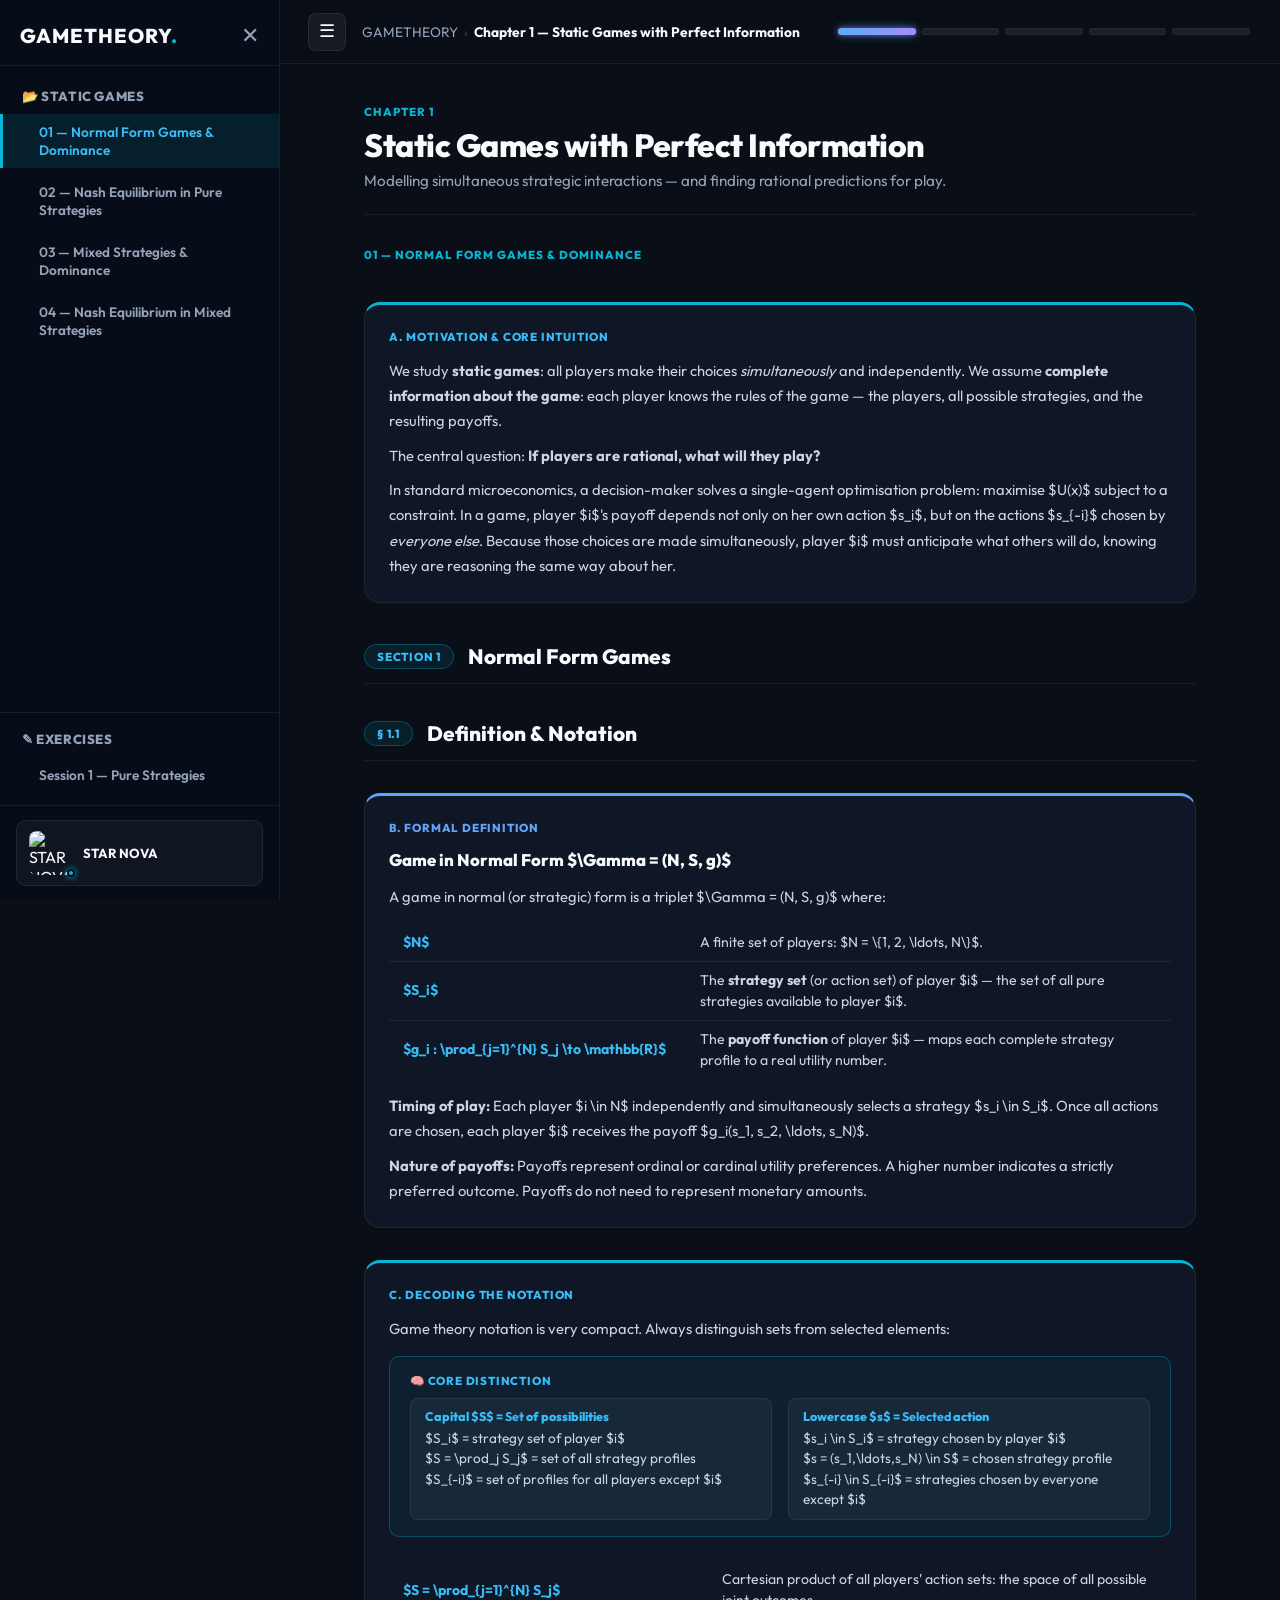
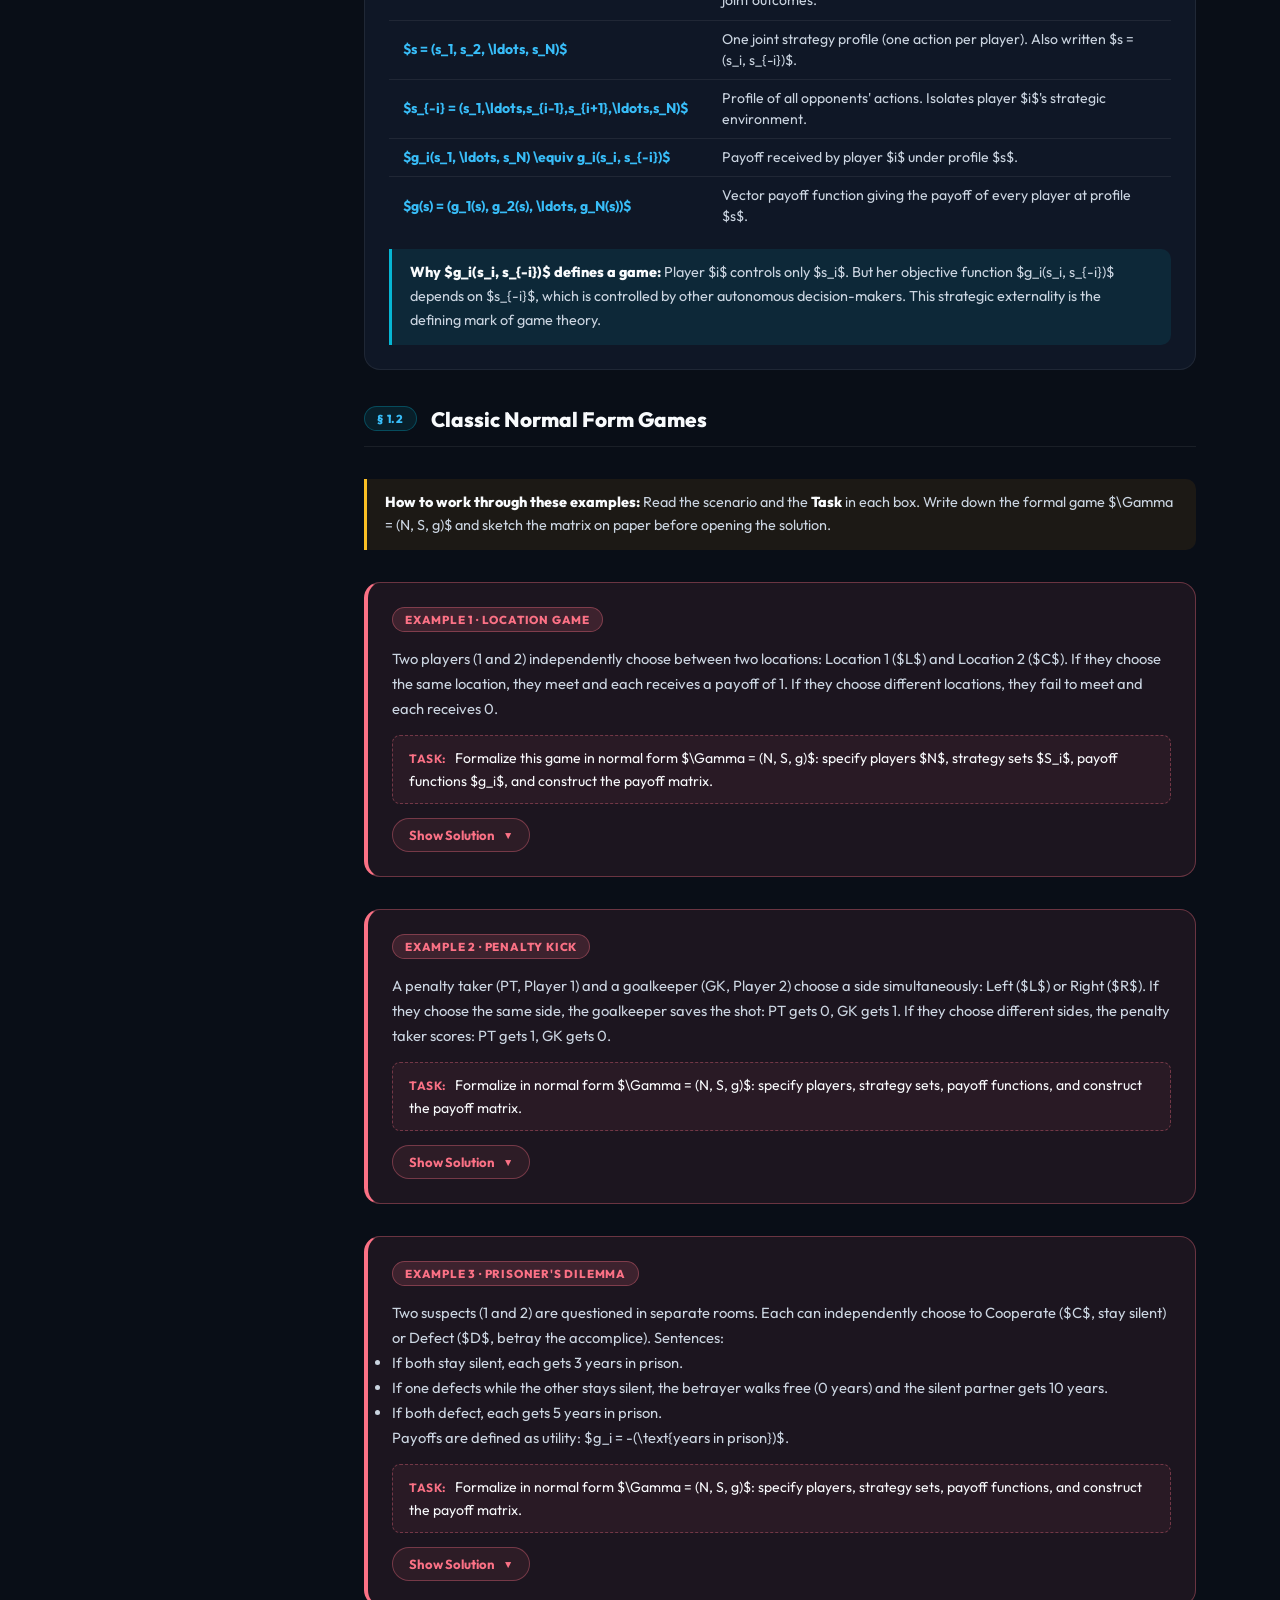
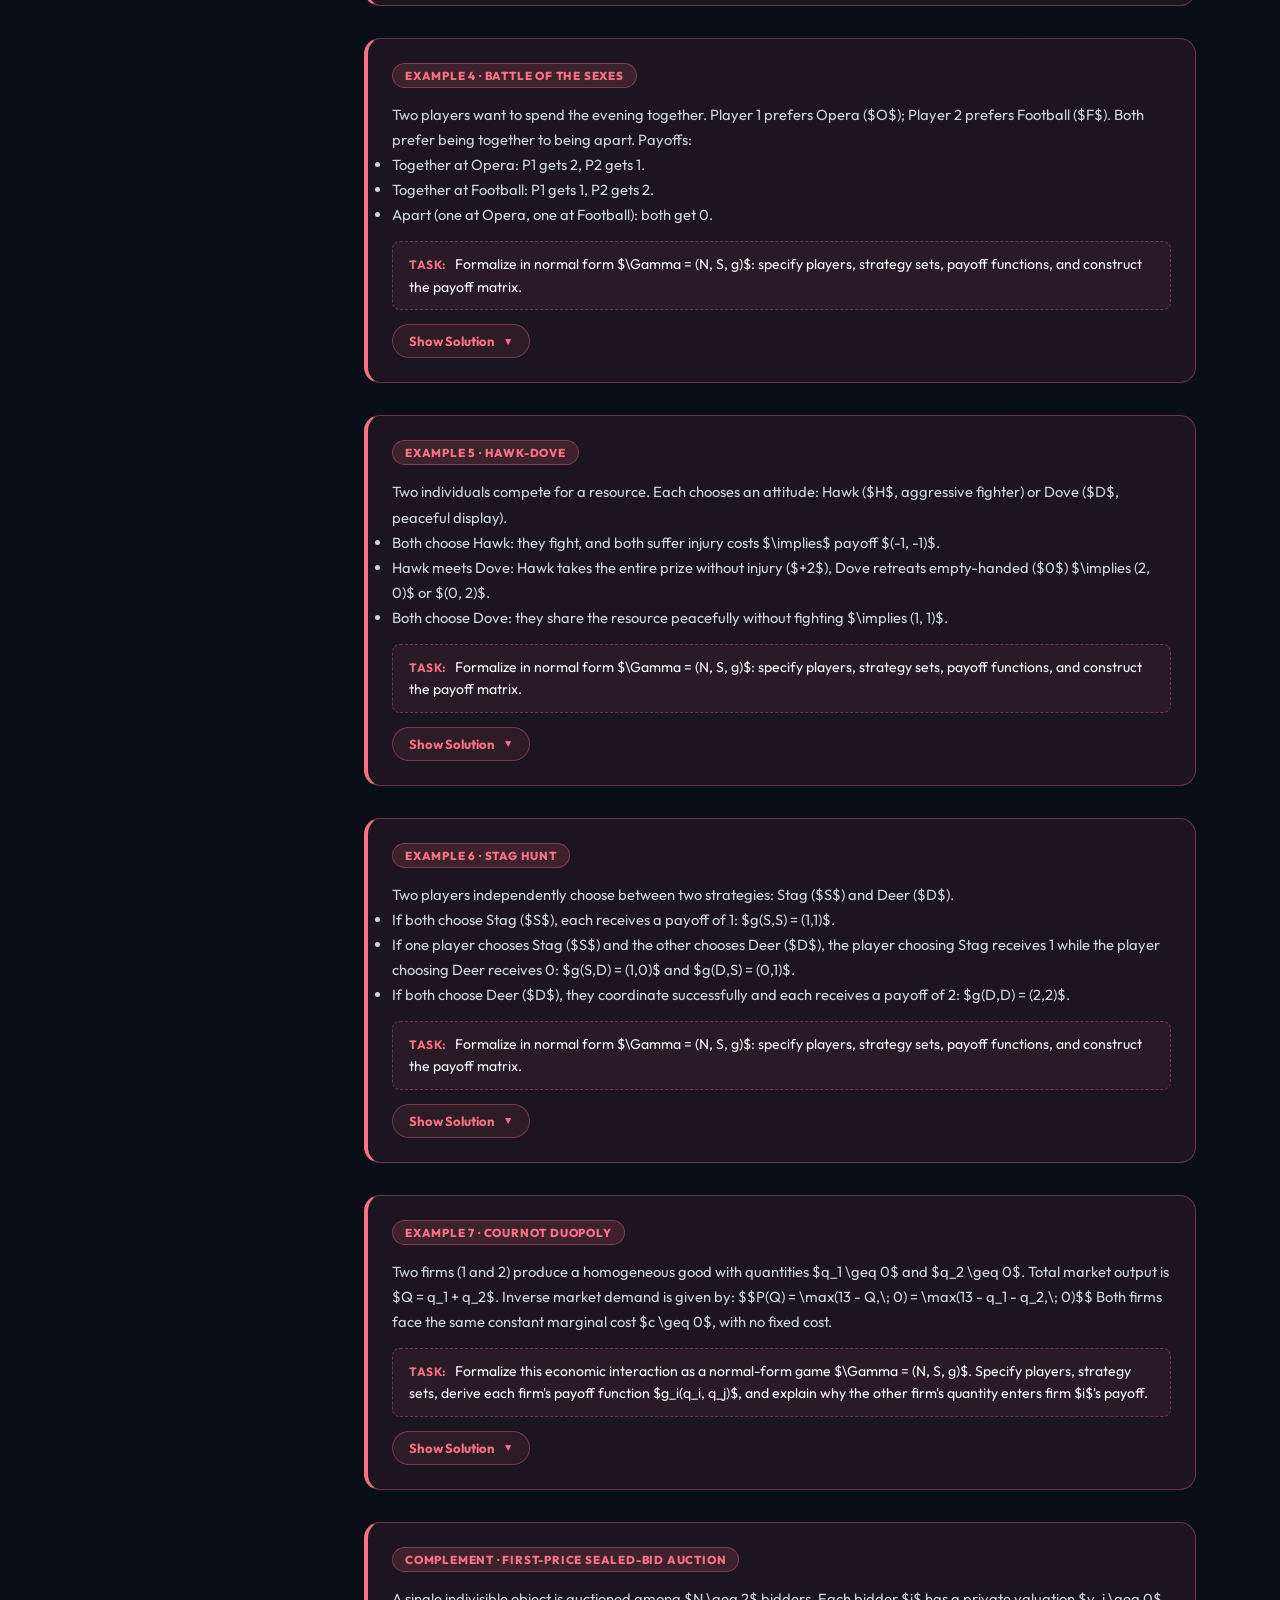
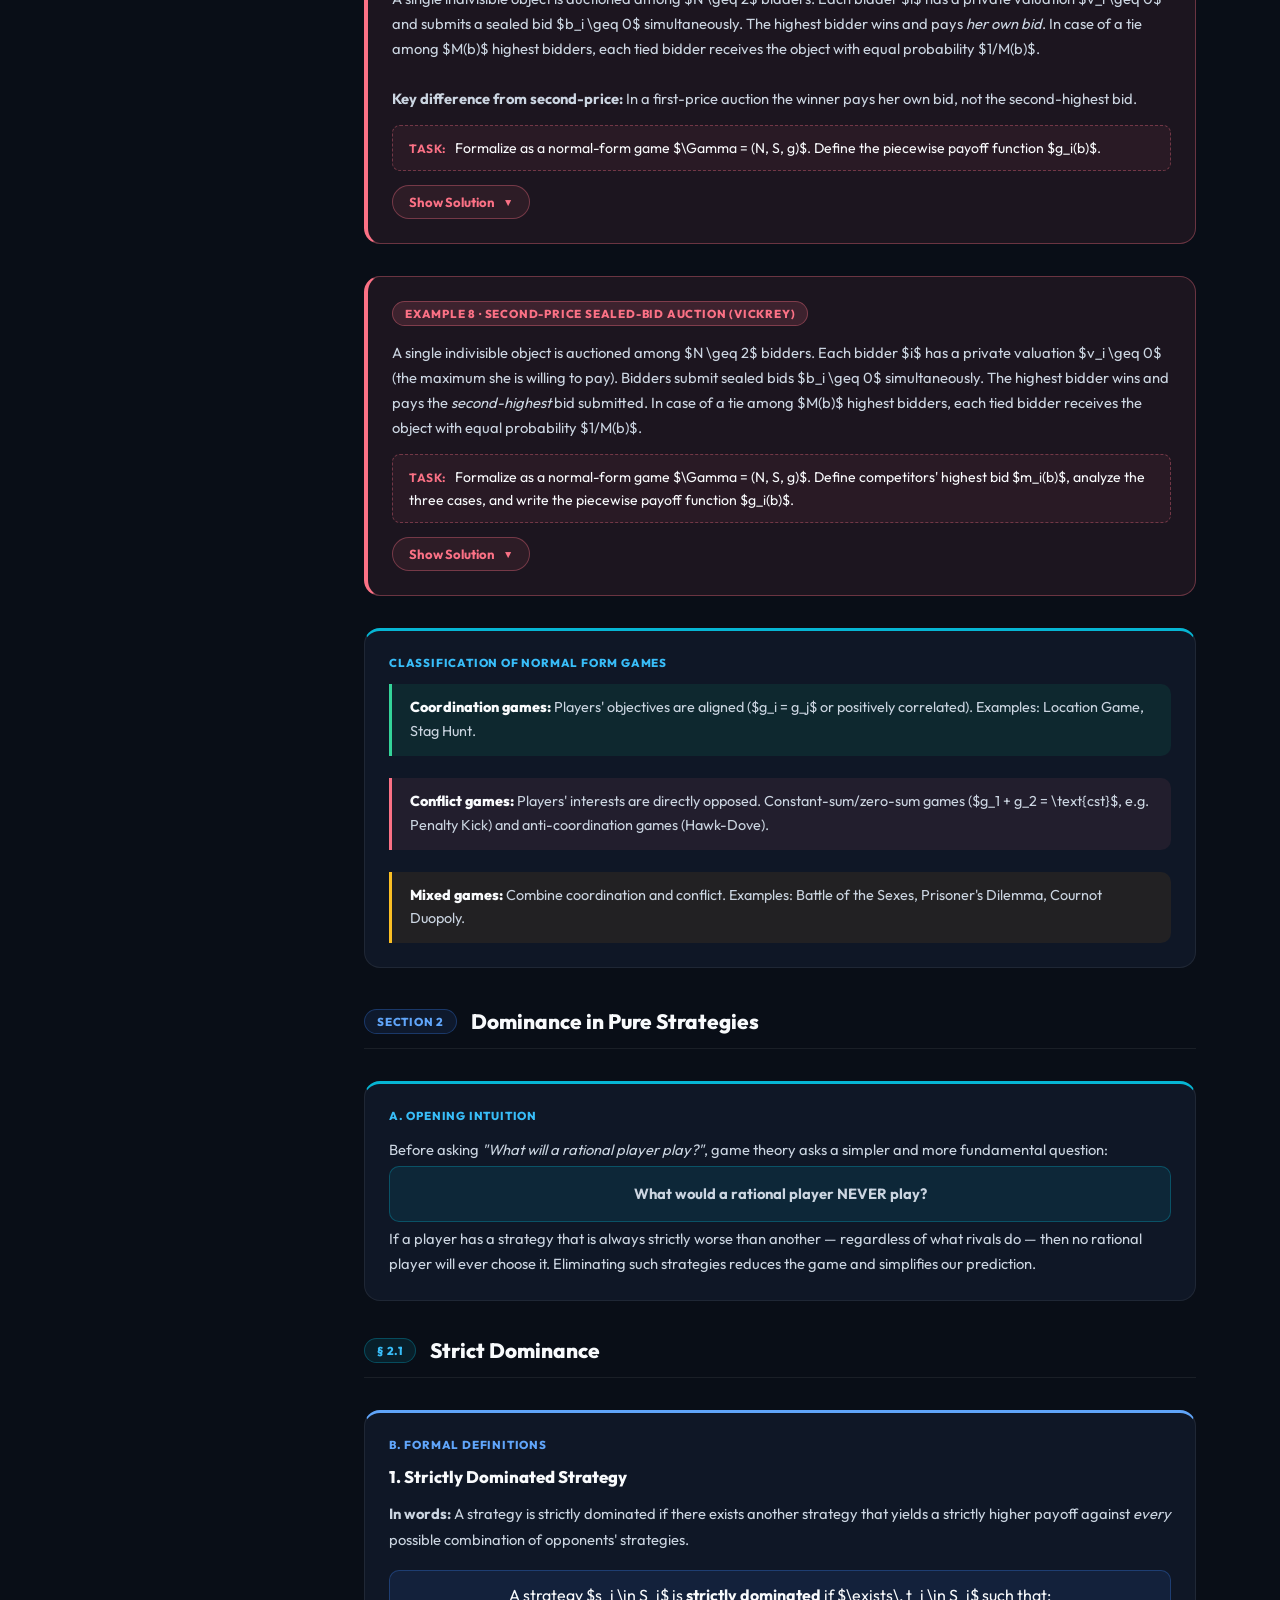
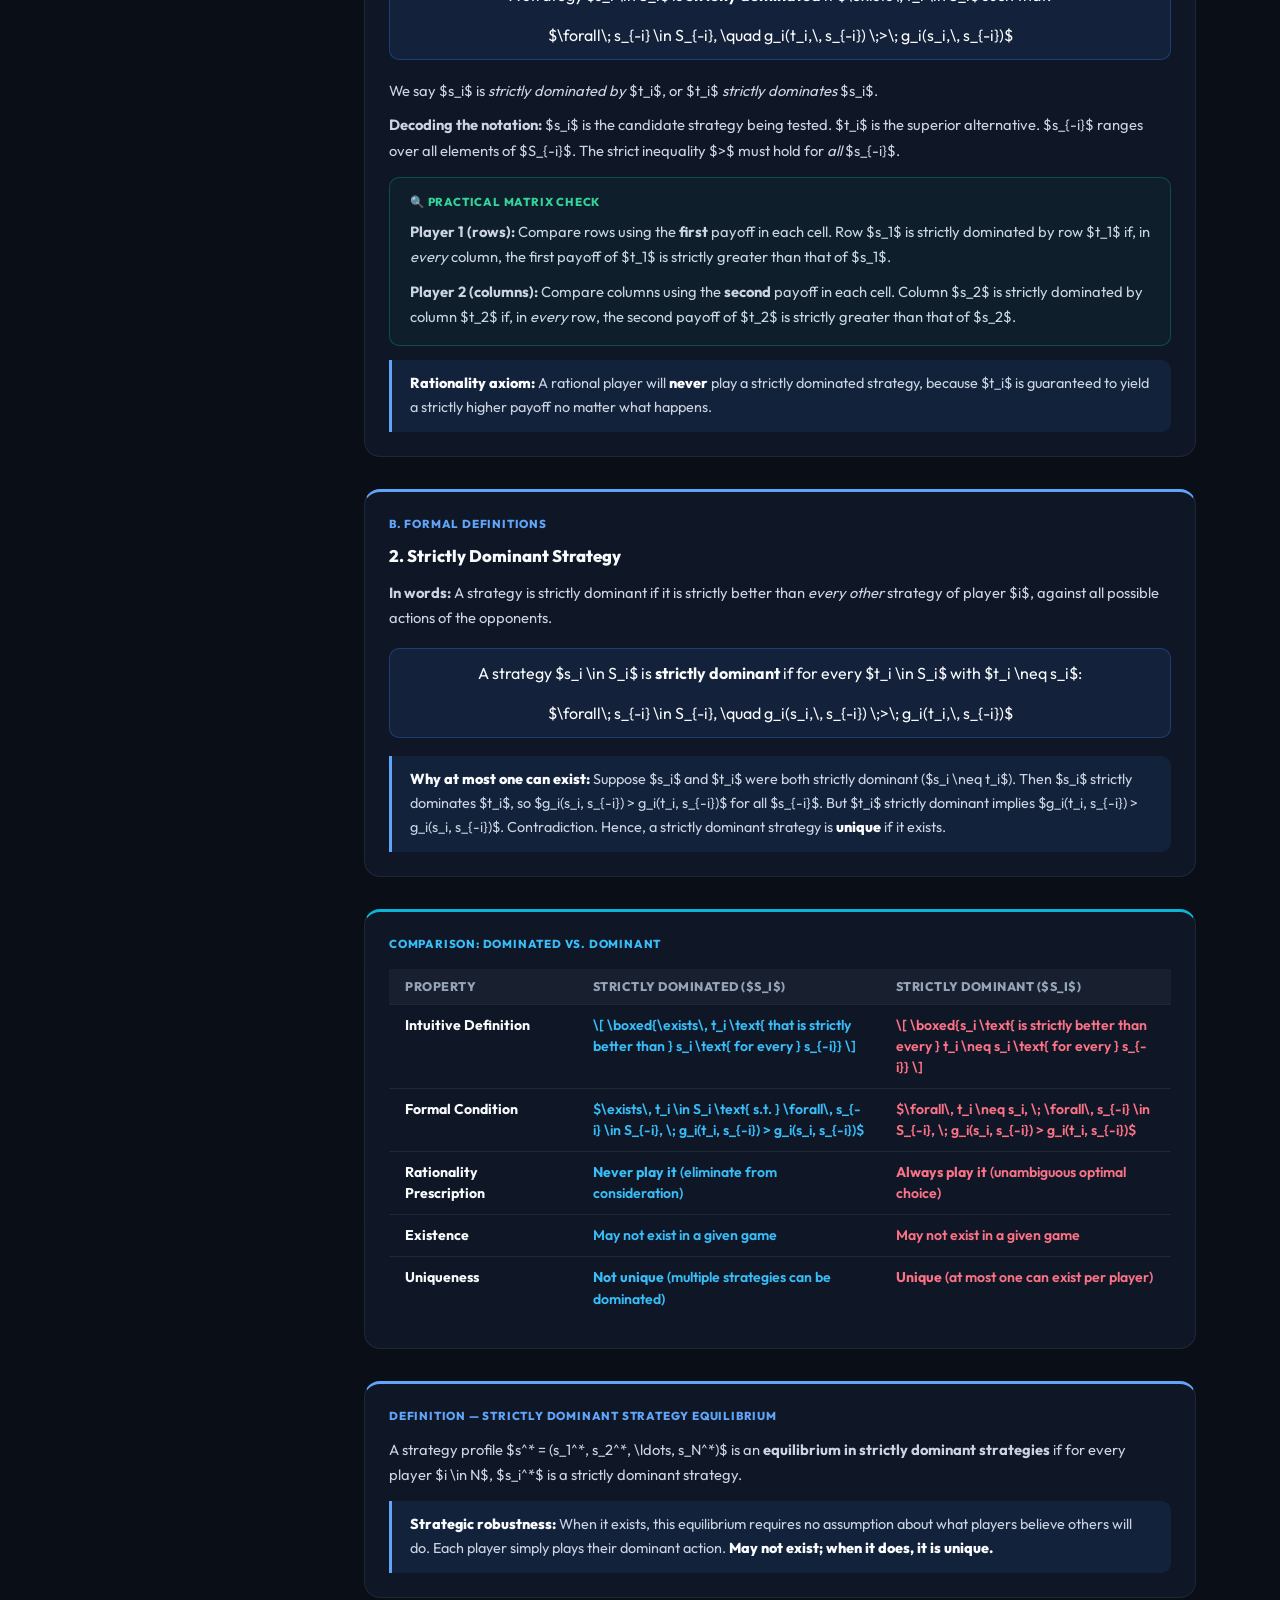
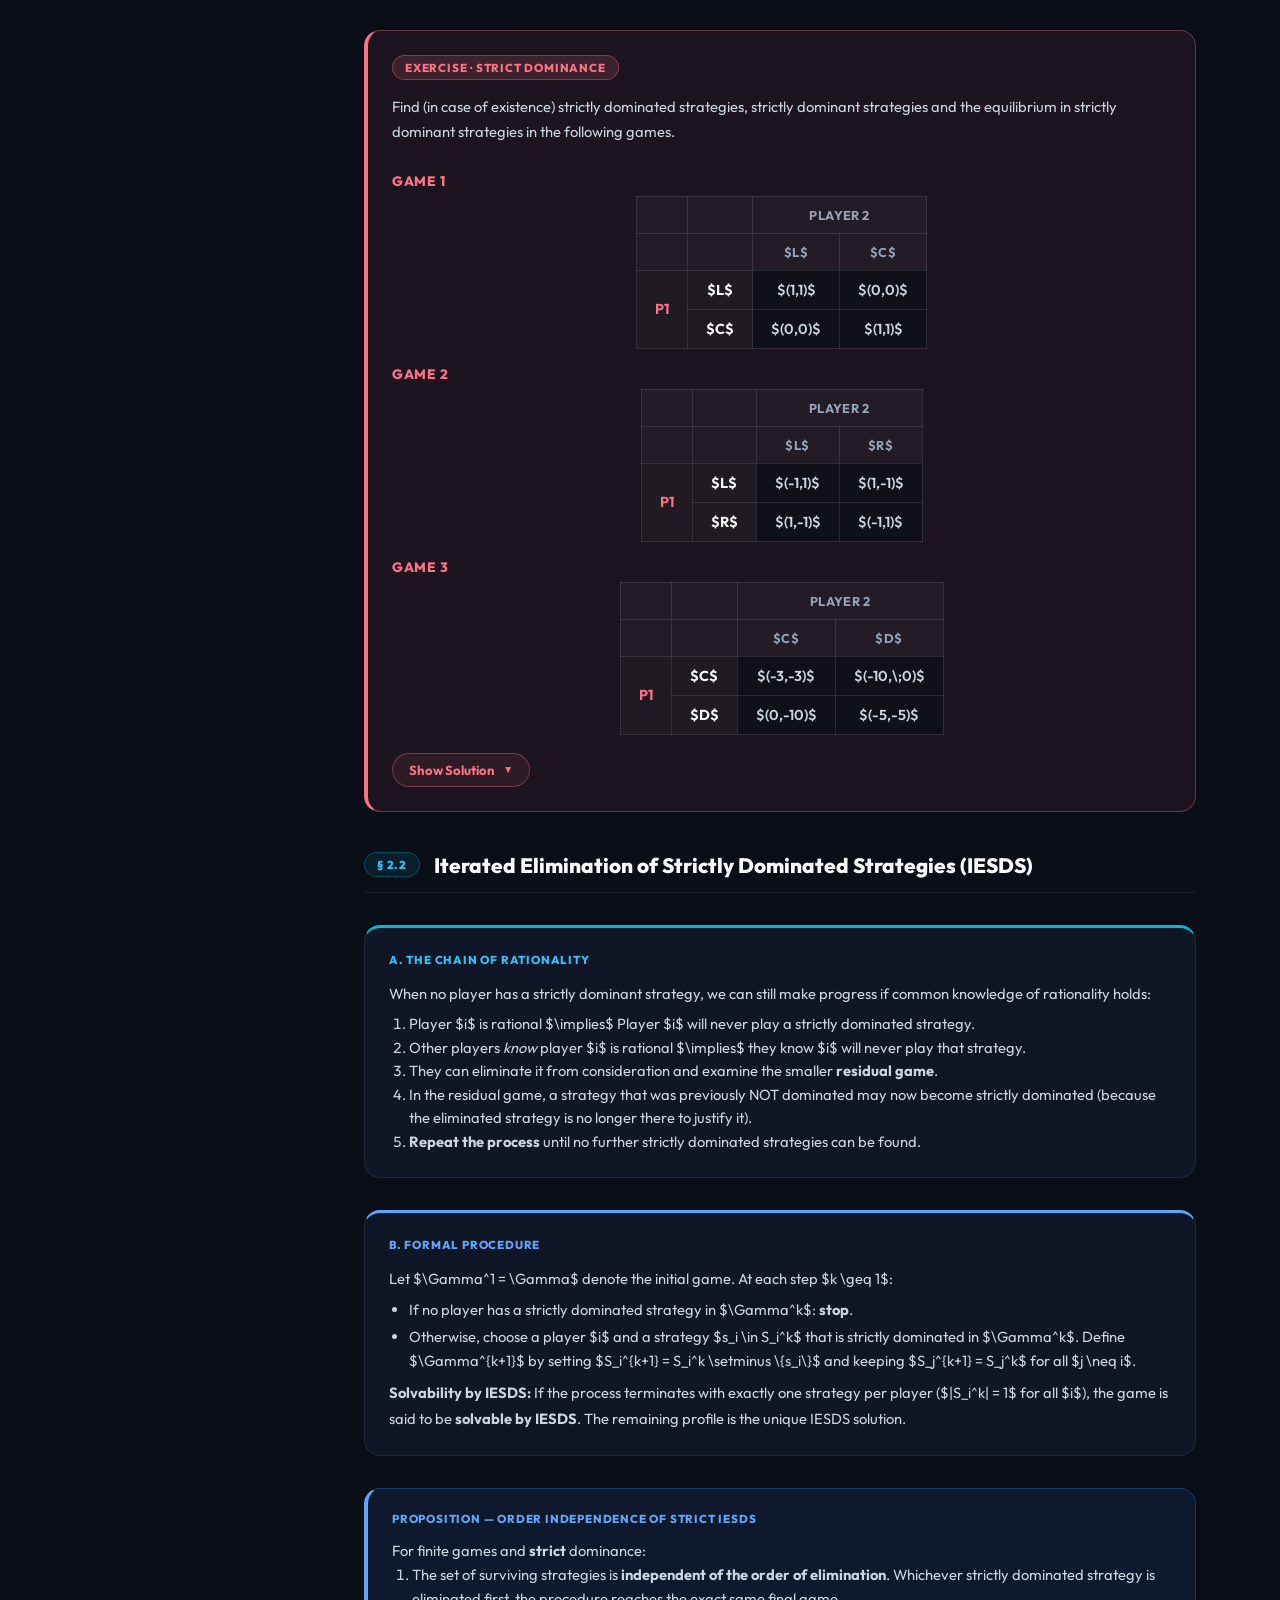
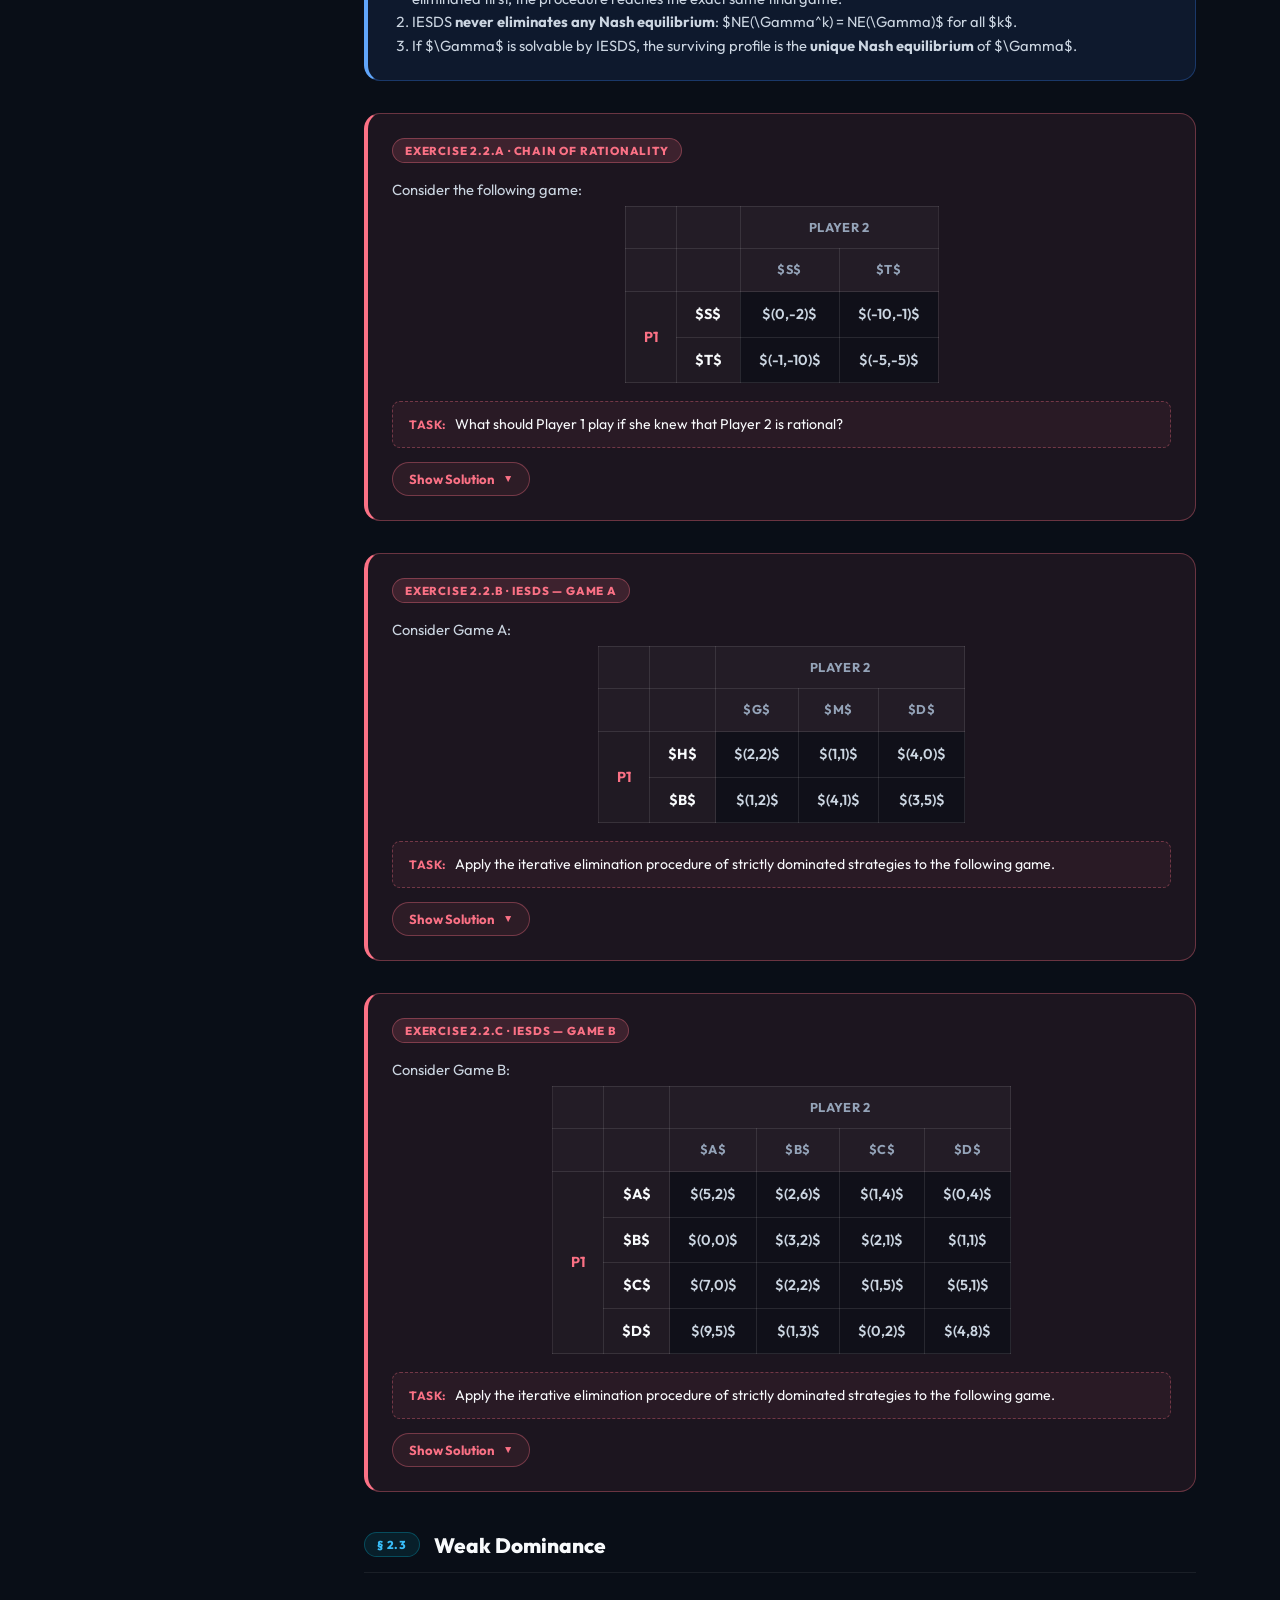
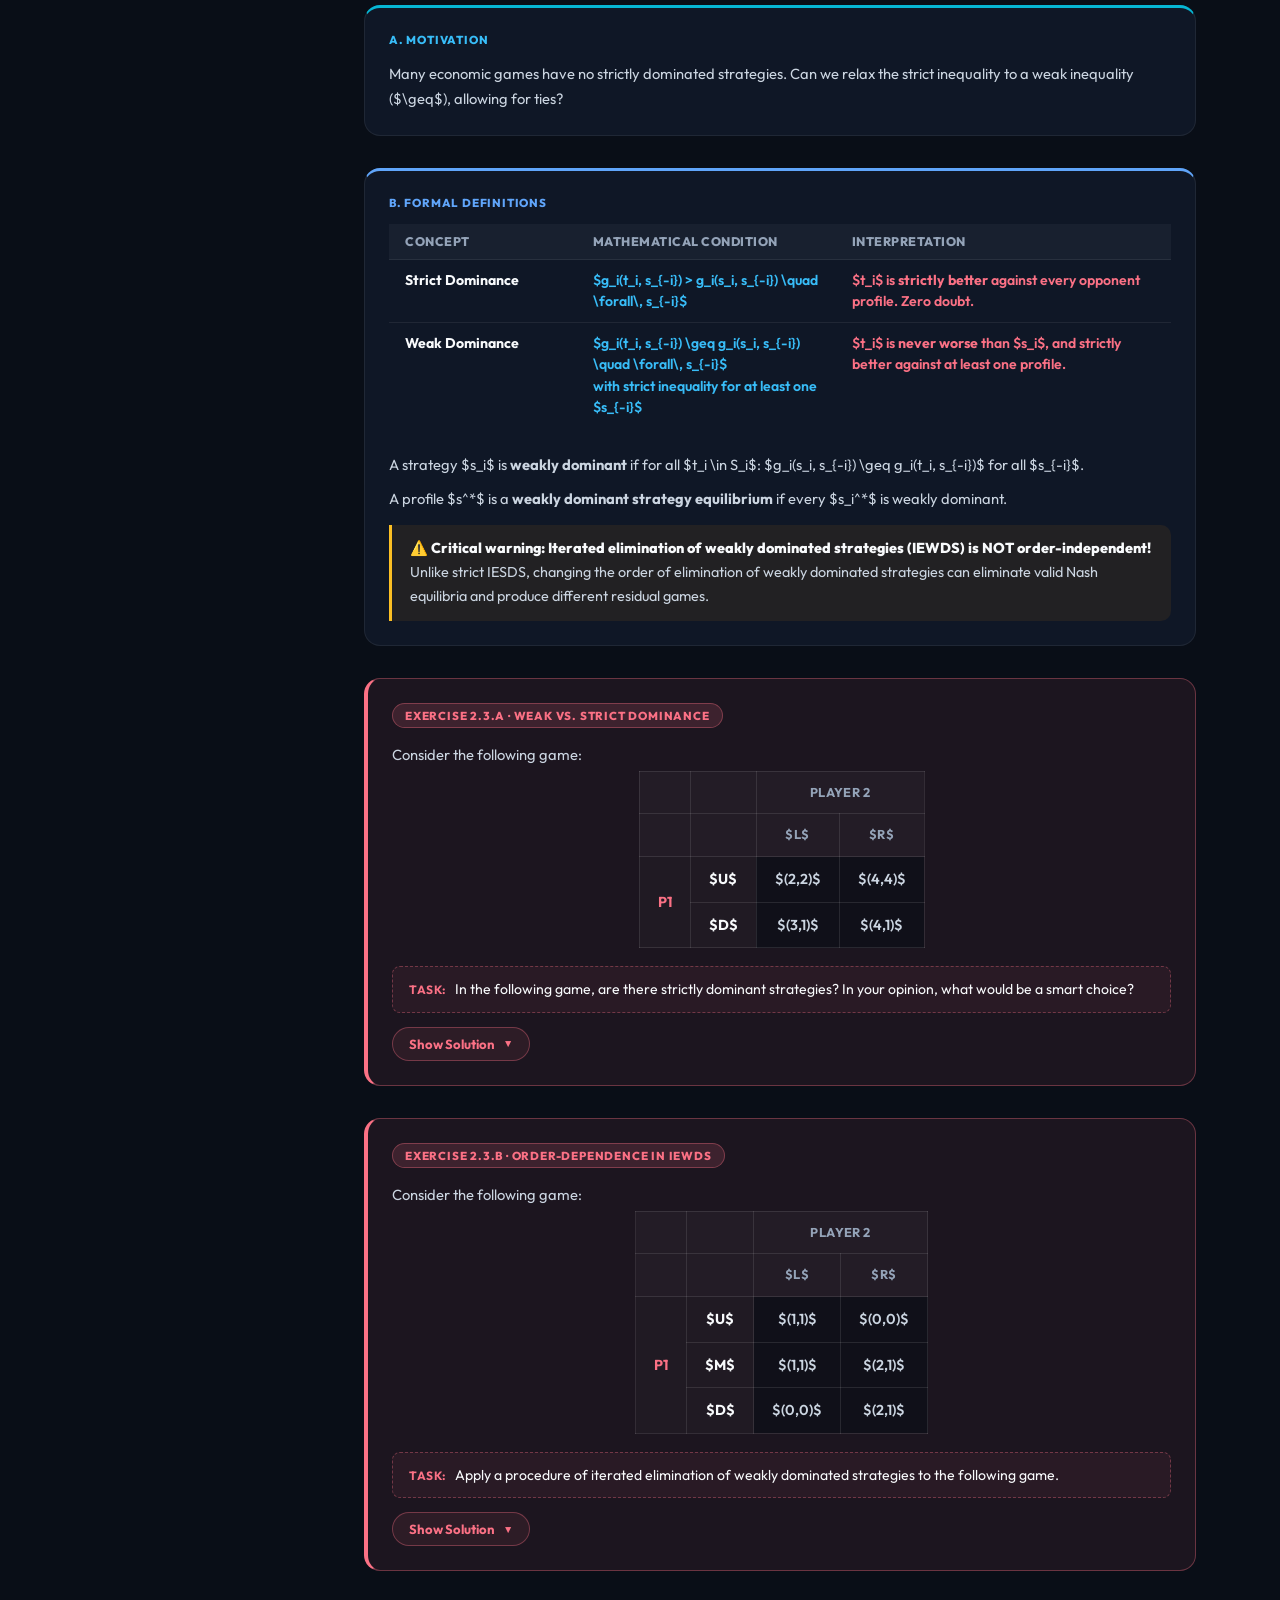
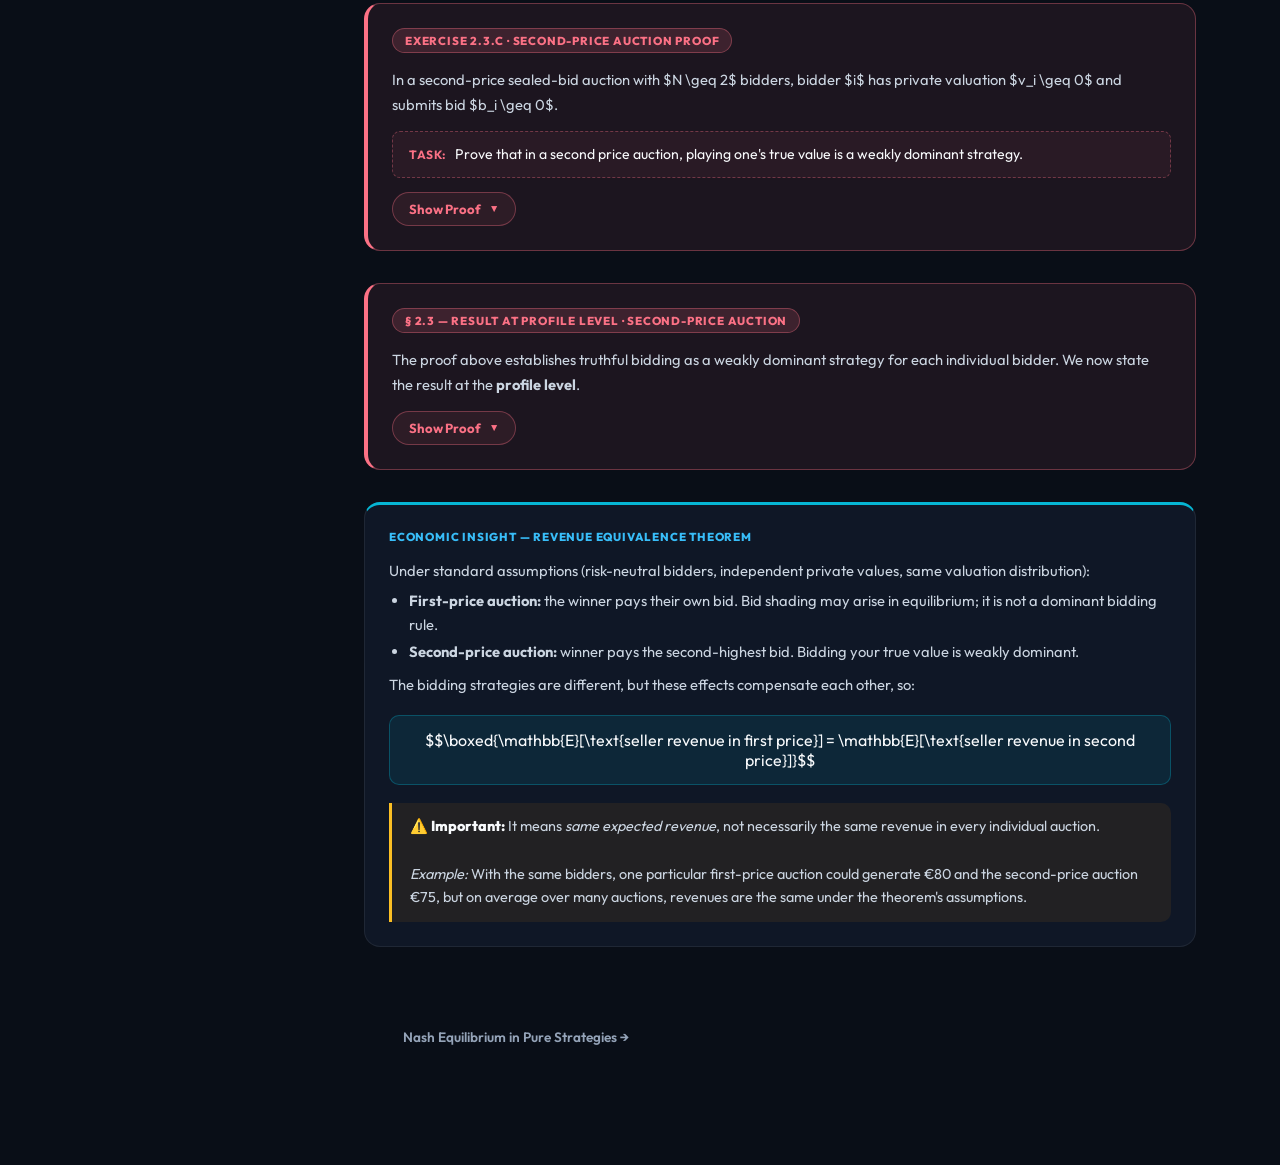
==== chapter1.html @ 45ea36dc "Add Exercise Session 1 with per-question solutions" ====
<!DOCTYPE html>

<html lang="en">
<head>
<meta charset="utf-8"/>
<meta content="width=device-width, initial-scale=1.0" name="viewport"/>
<title>GAMETHEORY — 01 · Normal Form Games &amp; Dominance</title>
<link href="https://fonts.googleapis.com/css2?family=Outfit:wght@300;400;500;600;700;800&amp;display=swap" rel="stylesheet"/>
<script>
  MathJax = {
    tex: { inlineMath: [['$','$'],['\\(','\\)']], displayMath: [['$$','$$'],['\\[','\\]']] },
    options: { skipHtmlTags: ['script','noscript','style','textarea','pre'] }
  };
</script>
<script async="" id="MathJax-script" src="https://cdnjs.cloudflare.com/ajax/libs/mathjax/3.2.2/es5/tex-mml-chtml.min.js"></script>
<style>
:root {
  --sidebar-bg: #070d18;
  --sidebar-width: 280px;
  --bg: #090e17;
  --bg-card: #0f1726;
  --bg-deep: #060a10;

  /* ── THEORY IDENTITY (CYAN / BLUE) ── */
  --cyan: #06b6d4;
  --cyan-bright: #38bdf8;
  --cyan-muted: rgba(6,182,212,0.1);
  --cyan-border: rgba(6,182,212,0.3);
  --cyan-gradient: linear-gradient(135deg, #06b6d4 0%, #0284c7 100%);
  --blue-bright: #60a5fa;
  --blue-muted: rgba(59,130,246,0.1);
  --blue-border: rgba(59,130,246,0.3);
  --purple-bright: #c084fc;
  --purple-muted: rgba(168,85,247,0.1);
  --purple-border: rgba(168,85,247,0.3);
  --amber-bright: #fbbf24;
  --amber-muted: rgba(245,158,11,0.08);
  --amber-border: rgba(245,158,11,0.3);
  --green-bright: #34d399;
  --green-muted: rgba(16,185,129,0.1);
  --green-border: rgba(16,185,129,0.3);

  /* ── EXAMPLES / EXERCISES IDENTITY (RED / CORAL) ── */
  --example: #fb7185;
  --example-muted: rgba(251,113,133,0.08);
  --example-border: rgba(251,113,133,0.35);
  --example-deep: rgba(251,113,133,0.15);

  --text: #f8fafc;
  --text-2: #cbd5e1;
  --text-3: #94a3b8;
  --text-muted: #64748b;
  --border: rgba(255,255,255,0.07);
  --radius: 10px;
  --radius-lg: 16px;
  --font: 'Outfit', sans-serif;
}

* { margin:0; padding:0; box-sizing:border-box; }
html { scroll-behavior:smooth; }
body { font-family:var(--font); background:var(--bg); color:var(--text); display:flex; min-height:100vh; -webkit-font-smoothing:antialiased; }

/* ── SIDEBAR ── */
.sidebar { width:var(--sidebar-width); background:var(--sidebar-bg); border-right:1px solid var(--border); display:flex; flex-direction:column; position:fixed; top:0; left:0; bottom:0; z-index:200; transition:transform .3s ease; overflow:hidden; }
.sidebar:not(.open) { transform:translateX(-100%); }
.sidebar-brand { padding:22px 20px 16px; border-bottom:1px solid var(--border); display:flex; align-items:center; justify-content:space-between; }
.sidebar-brand h1 { font-size:1.25rem; font-weight:800; letter-spacing:1px; }
.sidebar-brand h1 span { color:var(--cyan); }
.sidebar-close { background:none; border:none; color:var(--text-3); font-size:1.4rem; cursor:pointer; }
.sidebar-close:hover { color:var(--cyan); }
.sidebar-nav { flex:1; overflow-y:auto; padding:12px 0; }
.sidebar-group { display:flex; flex-direction:column; gap:2px; margin-top:6px; }
.sidebar-group-title { padding:10px 22px 4px; font-size:0.82rem; font-weight:800; text-transform:uppercase; letter-spacing:0.6px; color:var(--text-3); }
.sidebar-sublink { display:flex; align-items:center; gap:10px; padding:9px 22px 9px 36px; color:var(--text-3); text-decoration:none; font-size:0.85rem; font-weight:600; transition:all .2s; border-left:3px solid transparent; }
.sidebar-sublink:hover { color:var(--text); background:rgba(255,255,255,0.04); }
.sidebar-sublink.active { color:var(--cyan-bright); border-left-color:var(--cyan); background:var(--cyan-muted); }
.sidebar-nav { display:flex; flex-direction:column; }
.sidebar-nav > .sidebar-group, .sidebar-exercises { flex-shrink:0; }
.sidebar-exercises { margin-top:auto; padding-top:20px; }
.sidebar-exercises .sidebar-group-title { border-top:1px solid var(--border); padding-top:18px; }
.sidebar-footer { padding:14px 16px; border-top:1px solid var(--border); }
.sidebar-user { display:flex; align-items:center; gap:10px; background:rgba(255,255,255,0.04); border:1px solid var(--border); border-radius:var(--radius); padding:10px 12px; }
.user-avatar { width: 44px; height: 44px; border-radius:8px; display:flex; align-items:center; justify-content:center; flex-shrink:0; position:relative; }
.user-dot { width:8px; height:8px; background:var(--cyan); border-radius:50%; border:2px solid var(--sidebar-bg); position:absolute; bottom:-2px; right:-2px; box-shadow:0 0 6px var(--cyan); }
.user-info { overflow:hidden; }
.user-name { font-size:0.82rem; font-weight:700; white-space:nowrap; overflow:hidden; text-overflow:ellipsis; }
.user-role { font-size:0.7rem; color:var(--text-muted); }

/* ── TOPBAR ── */
.topbar { height:64px; background:rgba(9,14,23,0.9); border-bottom:1px solid var(--border); backdrop-filter:blur(12px); position:sticky; top:0; z-index:100; display:flex; align-items:center; padding:0 28px; gap:16px; }
.topbar-toggle { background:rgba(255,255,255,0.06); border:1px solid var(--border); color:var(--text); width:38px; height:38px; border-radius:8px; display:flex; align-items:center; justify-content:center; cursor:pointer; font-size:1.1rem; flex-shrink:0; transition:.2s; }
.topbar-toggle:hover { border-color:var(--cyan-border); color:var(--cyan); }
.topbar-breadcrumb { color:var(--text-3); font-size:0.86rem; display:flex; align-items:center; gap:6px; flex-shrink:0; }
.topbar-breadcrumb .sep { opacity:.4; }
.topbar-breadcrumb strong { color:var(--text); font-weight:700; }

/* ── SEGMENTED CHAPTER PROGRESS BAR ── */
.chapter-progress-bar {
  flex: 1;
  display: flex;
  align-items: center;
  gap: 6px;
  height: 24px;
  margin-left: 20px;
  padding: 0 2px;
}
.progress-segment {
  flex: 1;
  height: 7px;
  border-radius: 3px;
  background: rgba(255, 255, 255, 0.08);
  border: 1px solid rgba(255, 255, 255, 0.04);
  transition: all 0.25s cubic-bezier(0.4, 0, 0.2, 1);
  cursor: pointer;
}
.progress-segment:hover {
  transform: scaleY(1.35);
  filter: brightness(1.25);
}
.progress-segment.completed {
  background: linear-gradient(90deg, #0284c7, #06b6d4);
  border-color: rgba(56, 189, 248, 0.5);
  box-shadow: 0 0 8px rgba(6, 182, 212, 0.35);
}
.progress-segment.active {
  background: linear-gradient(90deg, #38bdf8, #a78bfa);
  border-color: rgba(167, 139, 250, 0.9);
  box-shadow: 0 0 10px rgba(56, 189, 248, 0.6), 0 0 4px rgba(167, 139, 250, 0.4);
}

/* ── LAYOUT ── */
.main-wrap { margin-left:var(--sidebar-width); flex:1; display:flex; flex-direction:column; transition:margin-left .3s; min-width:0; }
.main-wrap.expanded { margin-left:0; }
.main-content { padding:40px 44px 70px; max-width:920px; width:100%; margin:0 auto; display:flex; flex-direction:column; gap:32px; }

/* ── PAGE TITLE ── */
.page-title-block { border-bottom:1px solid var(--border); padding-bottom:24px; }
.page-label { font-size:0.72rem; font-weight:800; text-transform:uppercase; letter-spacing:1px; color:var(--cyan); margin-bottom:8px; }
.page-title-block h1 { font-size:2rem; font-weight:800; letter-spacing:-0.5px; line-height:1.15; }
.page-title-block p { color:var(--text-3); font-size:0.95rem; margin-top:7px; }

/* ── SECTION HEADER ── */
.section-header { display:flex; align-items:center; gap:14px; padding-bottom:14px; border-bottom:1px solid var(--border); margin-top:8px; scroll-margin-top:76px; }
.section-label { font-size:0.72rem; font-weight:800; text-transform:uppercase; letter-spacing:0.8px; padding:4px 12px; border-radius:999px; }
.section-label.cyan { background:var(--cyan-muted); color:var(--cyan-bright); border:1px solid var(--cyan-border); }
.section-label.blue { background:var(--blue-muted); color:var(--blue-bright); border:1px solid var(--blue-border); }
.section-label.purple { background:var(--purple-muted); color:var(--purple-bright); border:1px solid var(--purple-border); }
.section-label.green { background:var(--green-muted); color:var(--green-bright); border:1px solid var(--green-border); }
.section-label.example { background:var(--example-muted); color:var(--example); border:1px solid var(--example-border); }
.section-header h2 { font-size:1.3rem; font-weight:800; }

/* ── THEORY CARDS ── */
.concept-card { background:var(--bg-card); border:1px solid var(--border); border-radius:var(--radius-lg); padding:24px; display:flex; flex-direction:column; gap:14px; position:relative; transition:transform .2s ease, border-color .2s ease; }
.concept-card:hover { transform:translateY(-2px); border-color:var(--cyan-border); }
.concept-card.cyan-top { border-top:3px solid var(--cyan); }
.concept-card.blue-top { border-top:3px solid var(--blue-bright); }
.concept-card.amber-top { border-top:3px solid var(--amber-bright); }
.concept-card.purple-top { border-top:3px solid var(--purple-bright); }
.concept-card.green-top { border-top:3px solid var(--green-bright); }

.card-title { font-size:0.72rem; font-weight:800; text-transform:uppercase; letter-spacing:0.8px; }
.card-title.cyan { color:var(--cyan-bright); }
.card-title.blue { color:var(--blue-bright); }
.card-title.amber { color:var(--amber-bright); }
.card-title.purple { color:var(--purple-bright); }
.card-title.green { color:var(--green-bright); }
.card-heading { font-size:1.05rem; font-weight:800; color:var(--text); }

.body-text { font-size:0.92rem; color:var(--text-2); line-height:1.72; }
.body-text p + p { margin-top:9px; }
.body-text ul { margin-left:20px; margin-top:6px; display:flex; flex-direction:column; gap:4px; }
.body-text li { line-height:1.6; }

/* ── KEY NOTES ── */
.key-note { font-size:0.9rem; color:var(--text-2); line-height:1.65; border-left:3px solid var(--cyan); padding:12px 18px; background:var(--cyan-muted); border-radius:0 var(--radius) var(--radius) 0; }
.key-note.blue { border-left-color:var(--blue-bright); background:var(--blue-muted); }
.key-note.amber { border-left-color:var(--amber-bright); background:var(--amber-muted); }
.key-note.purple { border-left-color:var(--purple-bright); background:var(--purple-muted); }
.key-note.green { border-left-color:var(--green-bright); background:var(--green-muted); }
.key-note.red { border-left-color:var(--example); background:var(--example-muted); }
.key-note strong { color:var(--text); font-weight:800; }

/* ── MATH DISPLAYS ── */
.math-display { background:rgba(255,255,255,0.03); border:1px solid var(--border); border-radius:var(--radius); padding:14px 20px; text-align:center; margin:4px 0; overflow-x:auto; }
.math-display.boxed { border-color:var(--cyan-border); background:var(--cyan-muted); }
.math-display.boxed-blue { border-color:var(--blue-border); background:var(--blue-muted); }
.math-display.boxed-purple { border-color:var(--purple-border); background:var(--purple-muted); }
.math-display.boxed-amber { border-color:var(--amber-border); background:var(--amber-muted); }

/* ── MEMORY BOX ── */
.memory-box { background:rgba(6,182,212,0.06); border:1px solid var(--cyan-border); border-radius:var(--radius); padding:16px 20px; display:flex; flex-direction:column; gap:10px; }
.memory-box-title { font-size:0.72rem; font-weight:800; text-transform:uppercase; letter-spacing:0.8px; color:var(--cyan-bright); }
.memory-row { display:flex; gap:16px; flex-wrap:wrap; }
.memory-item { flex:1; min-width:140px; background:rgba(255,255,255,0.04); border:1px solid var(--border); border-radius:8px; padding:10px 14px; }
.memory-item .mi-label { font-size:0.78rem; font-weight:800; color:var(--cyan-bright); margin-bottom:4px; }
.memory-item .mi-text { font-size:0.85rem; color:var(--text-2); line-height:1.5; }

/* ── PRACTICAL BOX ── */
.practical-box { background:rgba(16,185,129,0.05); border:1px solid var(--green-border); border-radius:var(--radius); padding:16px 20px; display:flex; flex-direction:column; gap:10px; }
.practical-title { font-size:0.72rem; font-weight:800; text-transform:uppercase; letter-spacing:0.8px; color:var(--green-bright); }

/* ── EXAMPLE BOXES (RED / CORAL) ── */
.example-box { background:var(--example-muted); border:1px solid var(--example-border); border-left:4px solid var(--example); border-radius:var(--radius-lg); padding:24px; display:flex; flex-direction:column; gap:14px; }
.example-badge { display:inline-flex; align-items:center; gap:6px; font-size:0.72rem; font-weight:800; text-transform:uppercase; letter-spacing:0.8px; padding:4px 12px; border-radius:999px; background:var(--example-deep); color:var(--example); border:1px solid var(--example-border); width:fit-content; }
.example-context { font-size:0.92rem; color:var(--text-2); line-height:1.7; }
.example-task { background:rgba(251,113,133,0.06); border:1px dashed var(--example-border); border-radius:8px; padding:11px 16px; font-size:0.88rem; color:var(--text); line-height:1.6; }
.example-task strong { color:var(--example); text-transform:uppercase; font-size:0.75rem; letter-spacing:0.6px; margin-right:6px; }

/* ── GAME TYPE TAGS ── */
.tag-row { display:flex; gap:8px; flex-wrap:wrap; margin-top:4px; }
.game-tag { display:inline-flex; align-items:center; gap:5px; font-size:0.72rem; font-weight:800; text-transform:uppercase; letter-spacing:0.4px; padding:3px 10px; border-radius:999px; }
.game-tag.cyan { background:var(--cyan-muted); color:var(--cyan-bright); border:1px solid var(--cyan-border); }
.game-tag.amber { background:var(--amber-muted); color:var(--amber-bright); border:1px solid var(--amber-border); }
.game-tag.red { background:var(--example-muted); color:var(--example); border:1px solid var(--example-border); }
.game-tag.purple { background:var(--purple-muted); color:var(--purple-bright); border:1px solid var(--purple-border); }
.game-tag.green { background:var(--green-muted); color:var(--green-bright); border:1px solid var(--green-border); }
.game-tag.blue { background:var(--blue-muted); color:var(--blue-bright); border:1px solid var(--blue-border); }

/* ── PAYOFF MATRIX ── */
.matrix-wrap { overflow-x:auto; margin:4px 0; }
.payoff-matrix { border-collapse:collapse; font-family:var(--font); font-size:0.9rem; min-width:280px; margin:0 auto; }
.payoff-matrix th,.payoff-matrix td { padding:10px 18px; border:1px solid rgba(255,255,255,0.1); text-align:center; }
.payoff-matrix th { background:rgba(255,255,255,0.03); color:var(--text-3); font-weight:700; font-size:0.8rem; text-transform:uppercase; letter-spacing:0.4px; }
.payoff-matrix td { background:rgba(9,14,23,0.6); color:var(--text-2); font-weight:600; }
.payoff-matrix .row-label { color:var(--text); font-weight:700; background:rgba(255,255,255,0.02); }
.payoff-matrix .ne-cell { background:var(--cyan-muted) !important; color:var(--cyan-bright) !important; font-weight:800; border-color:var(--cyan-border) !important; }

/* ── TOGGLE & COLLAPSIBLE ── */
.toggle-btn { display:inline-flex; align-items:center; gap:8px; background:rgba(255,255,255,0.03); border:1px solid var(--border); color:var(--text-2); font-family:var(--font); font-size:0.82rem; font-weight:700; padding:8px 16px; border-radius:999px; cursor:pointer; transition:all .2s ease; width:fit-content; }
.toggle-btn:hover { border-color:var(--cyan-border); color:var(--cyan-bright); background:var(--cyan-muted); }
.toggle-btn.example-toggle { border-color:var(--example-border); color:var(--example); background:var(--example-muted); }
.toggle-btn.example-toggle:hover { border-color:var(--example); color:#fff; background:var(--example-deep); }
.toggle-btn .arrow { font-size:0.65rem; transition:transform .25s ease; display:inline-block; }
.toggle-btn.open .arrow { transform:rotate(180deg); }
.collapsible { display:none; margin-top:10px; background:rgba(6,10,16,0.85); border:1px solid var(--border); border-radius:var(--radius); padding:20px 22px; font-size:0.9rem; color:var(--text-2); line-height:1.7; }
.collapsible.open { display:block; animation:fadeDown .2s ease; }
.collapsible strong { color:var(--text); font-weight:700; }
@keyframes fadeDown { from{opacity:0;transform:translateY(-6px);}to{opacity:1;transform:translateY(0);} }

/* ── DEMO STEPS ── */
.demo-step { display:flex; gap:14px; align-items:flex-start; padding:10px 0; border-bottom:1px solid var(--border); }
.demo-step:last-child { border-bottom:none; padding-bottom:0; }
.step-num { min-width:26px; height:26px; background:var(--cyan-muted); border:1px solid var(--cyan-border); border-radius:50%; display:flex; align-items:center; justify-content:center; font-size:0.72rem; font-weight:800; color:var(--cyan-bright); flex-shrink:0; margin-top:2px; }
.step-num.coral { background:var(--example-deep); border-color:var(--example-border); color:var(--example); }
.step-body { flex:1; }

/* ── PROPOSITION BOX ── */
.prop-box { background:var(--blue-muted); border:1px solid var(--blue-border); border-left:4px solid var(--blue-bright); border-radius:var(--radius-lg); padding:22px 24px; display:flex; flex-direction:column; gap:12px; }
.prop-title { font-size:0.72rem; font-weight:800; text-transform:uppercase; letter-spacing:0.8px; color:var(--blue-bright); }

/* ── COMPARISON TABLE ── */
.comparison-table { width:100%; border-collapse:collapse; font-size:0.88rem; }
.comparison-table th { background:rgba(255,255,255,0.04); color:var(--text-3); font-weight:800; font-size:0.78rem; text-transform:uppercase; letter-spacing:0.5px; padding:10px 16px; border-bottom:1px solid var(--border); text-align:left; }
.comparison-table td { padding:10px 16px; border-bottom:1px solid var(--border); color:var(--text-2); line-height:1.5; vertical-align:top; }
.comparison-table tr:last-child td { border-bottom:none; }
.comparison-table td:first-child { font-weight:700; color:var(--text); width:24%; }
.comparison-table td:nth-child(2) { color:var(--cyan-bright); font-weight:600; }
.comparison-table td:nth-child(3) { color:var(--example); font-weight:600; }

/* ── IMPLICATION MAP ── */
.impl-map { display:flex; flex-direction:column; align-items:center; gap:6px; padding:8px 0; }
.impl-node { padding:12px 24px; border-radius:var(--radius); font-weight:700; font-size:0.9rem; text-align:center; width:100%; max-width:420px; }
.impl-node.blue { background:var(--blue-muted); border:1px solid var(--blue-border); color:var(--blue-bright); }
.impl-node.cyan { background:var(--cyan-muted); border:1px solid var(--cyan-border); color:var(--cyan-bright); }
.impl-node.amber { background:var(--amber-muted); border:1px solid var(--amber-border); color:var(--amber-bright); }
.impl-node.purple { background:var(--purple-muted); border:1px solid var(--purple-border); color:var(--purple-bright); }
.impl-arrow { color:var(--text-muted); font-size:1.4rem; line-height:1; }
.impl-label { font-size:0.75rem; color:var(--text-muted); font-style:italic; }

/* ── NOTATION TABLE ── */
.notation-table { width:100%; border-collapse:collapse; font-size:0.88rem; }
.notation-table td { padding:8px 14px; border-bottom:1px solid var(--border); color:var(--text-2); line-height:1.5; }
.notation-table td:first-child { font-weight:700; color:var(--cyan-bright); white-space:nowrap; padding-right:20px; width:38%; }
.notation-table tr:last-child td { border-bottom:none; }

/* ── REVISION MAP ── */
.revision-step { display:flex; gap:16px; padding:16px 0; border-bottom:1px solid var(--border); }
.revision-step:last-child { border-bottom:none; }
.revision-num { min-width:38px; height:38px; background:var(--cyan-gradient); border-radius:10px; display:flex; align-items:center; justify-content:center; font-size:0.9rem; font-weight:800; color:#fff; flex-shrink:0; }
.revision-body { flex:1; padding-top:4px; }
.revision-body strong { color:var(--text); font-weight:800; }
.revision-body p { color:var(--text-2); font-size:0.9rem; margin-top:4px; line-height:1.6; }

/* ── RESPONSIVE ── */
@media (max-width:900px) {
  .sidebar { transform:translateX(-100%); }
  .sidebar.open { transform:translateX(0); }
  .main-wrap { margin-left:0 !important; }
  .main-content { padding:24px 20px 40px; }
  .topbar { padding:0 16px; gap:12px; }
  .topbar-breadcrumb { font-size:0.8rem; max-width:220px; white-space:nowrap; overflow:hidden; text-overflow:ellipsis; }
  .chapter-progress-bar { margin-left:12px; gap:4px; }
  .progress-segment { height:5px; }
}
@media (max-width:600px) {
  .topbar-breadcrumb { display:none; }
  .chapter-progress-bar { margin-left:4px; }
}

/* Preserve the layout when long formulas and tables are opened on tablets. */
+.step-body { min-width:0; }
+.collapsible { scroll-margin-top:80px; min-width:0; }
+.topbar-breadcrumb { min-width:0; flex-shrink:1; }
+.chapter-progress-bar { min-width:60px; }
+mjx-container[display="true"] { overflow-x:auto; overflow-y:hidden; max-width:100%; padding:3px 0; }
+.notation-table { table-layout:fixed; }
+.notation-table td:first-child { white-space:normal; }
+.notation-table td { overflow-wrap:anywhere; }
+@media(max-width:900px) {
+  .main-content { min-width:0; }
+  .concept-card, .prop-box, .example-box { min-width:0; }
+}
+</style>
<link href="assets/favicon.svg" rel="icon" type="image/svg+xml"/>
</head>
<body>
<!-- ═══ SIDEBAR ═══ -->
<aside class="sidebar open" id="sidebar">
<div class="sidebar-brand">
<h1>GAMETHEORY<span>.</span></h1>
<button class="sidebar-close" onclick="toggleSidebar()">✕</button>
</div>
<nav aria-label="Course and exercises" class="sidebar-nav">
<div class="sidebar-group-title">📂 Static Games</div>
<div class="sidebar-group"><a aria-current="page" class="sidebar-sublink active" href="chapter1.html">01 — Normal Form Games &amp; Dominance</a></div>
<div class="sidebar-group"><a class="sidebar-sublink" href="nash-equilibrium.html">02 — Nash Equilibrium in Pure Strategies</a></div>
<div class="sidebar-group"><a class="sidebar-sublink" href="mixed-strategies.html">03 — Mixed Strategies &amp; Dominance</a></div>
<div class="sidebar-group"><a class="sidebar-sublink" href="mixed-nash-equilibrium.html">04 — Nash Equilibrium in Mixed Strategies</a></div>
<div class="sidebar-exercises">
<div class="sidebar-group-title">✎ Exercises</div>
<div class="sidebar-group"><a class="sidebar-sublink" href="exercise-session-1.html">Session 1 — Pure Strategies</a></div>
</div>
</nav>
<div class="sidebar-footer">
<div class="sidebar-user">
<div class="user-avatar" style="background:transparent;">
<img alt="STAR NOVA" src="images/avatar.png" style="width:100%;height:100%;border-radius:8px;object-fit:cover;"/>
<span class="user-dot"></span>
</div>
<div class="user-info">
<div class="user-name">STAR NOVA</div>
</div>
</div>
</div>
</aside>
<!-- ═══ MAIN ═══ -->
<div class="main-wrap" id="main-wrap">
<div class="topbar">
<button class="topbar-toggle" onclick="toggleSidebar()">☰</button>
<div class="topbar-breadcrumb">GAMETHEORY <span class="sep">›</span> <strong>Chapter 1 — Static Games with Perfect Information</strong></div>
<div aria-label="Chapter progress" class="chapter-progress-bar" id="chapterProgressBar" role="progressbar">
<div aria-label="Subsection 1" class="progress-segment active" data-index="0"></div>
<div aria-label="Subsection 2" class="progress-segment" data-index="1"></div>
<div aria-label="Subsection 3" class="progress-segment" data-index="2"></div>
<div aria-label="Subsection 4" class="progress-segment" data-index="3"></div>
<div aria-label="Subsection 5" class="progress-segment" data-index="4"></div>
<div aria-label="Subsection 6" class="progress-segment" data-index="5"></div>
<div aria-label="Subsection 7" class="progress-segment" data-index="6"></div>
<div aria-label="Subsection 8" class="progress-segment" data-index="7"></div>
</div>
</div>
<div class="main-content">
<!-- PAGE TITLE -->
<div class="page-title-block">
<div class="page-label">Chapter 1</div>
<h1>Static Games with Perfect Information</h1>
<p>Modelling simultaneous strategic interactions — and finding rational predictions for play.</p>
</div>
<div class="page-label">01 — Normal Form Games &amp; Dominance</div>
<!-- MOTIVATION -->
<div class="concept-card cyan-top">
<div class="card-title cyan">A. Motivation &amp; Core Intuition</div>
<div class="body-text">
<p>We study <strong>static games</strong>: all players make their choices <em>simultaneously</em> and independently. We assume <strong>complete information about the game</strong>: each player knows the rules of the game — the players, all possible strategies, and the resulting payoffs.</p>
<p>The central question: <strong>If players are rational, what will they play?</strong></p>
<p>In standard microeconomics, a decision-maker solves a single-agent optimisation problem: maximise $U(x)$ subject to a constraint. In a game, player $i$'s payoff depends not only on her own action $s_i$, but on the actions $s_{-i}$ chosen by <em>everyone else</em>. Because those choices are made simultaneously, player $i$ must anticipate what others will do, knowing they are reasoning the same way about her.</p>
</div>
</div>
<!-- ═══════════════════════════════════════ -->
<!--  SECTION 1 — NORMAL FORM GAMES        -->
<!-- ═══════════════════════════════════════ -->
<div class="section-header">
<span class="section-label cyan">Section 1</span>
<h2>Normal Form Games</h2>
</div>
<div class="section-header subsection-target" data-subsection="§ 1.1" id="sec-1-1" style="margin-top:4px;">
<span class="section-label cyan">§ 1.1</span>
<h2>Definition &amp; Notation</h2>
</div>
<div class="concept-card blue-top">
<div class="card-title blue">B. Formal Definition</div>
<div class="card-heading">Game in Normal Form $\Gamma = (N, S, g)$</div>
<div class="body-text">
<p>A game in normal (or strategic) form is a triplet $\Gamma = (N, S, g)$ where:</p>
</div>
<table class="notation-table">
<tr><td>$N$</td><td>A finite set of players: $N = \{1, 2, \ldots, N\}$.</td></tr>
<tr><td>$S_i$</td><td>The <strong>strategy set</strong> (or action set) of player $i$ — the set of all pure strategies available to player $i$.</td></tr>
<tr><td>$g_i : \prod_{j=1}^{N} S_j \to \mathbb{R}$</td><td>The <strong>payoff function</strong> of player $i$ — maps each complete strategy profile to a real utility number.</td></tr>
</table>
<div class="body-text">
<p><strong>Timing of play:</strong> Each player $i \in N$ independently and simultaneously selects a strategy $s_i \in S_i$. Once all actions are chosen, each player $i$ receives the payoff $g_i(s_1, s_2, \ldots, s_N)$.</p>
<p><strong>Nature of payoffs:</strong> Payoffs represent ordinal or cardinal utility preferences. A higher number indicates a strictly preferred outcome. Payoffs do not need to represent monetary amounts.</p>
</div>
</div>
<div class="concept-card cyan-top">
<div class="card-title cyan">C. Decoding the Notation</div>
<div class="body-text"><p>Game theory notation is very compact. Always distinguish sets from selected elements:</p></div>
<div class="memory-box">
<div class="memory-box-title">🧠 Core Distinction</div>
<div class="memory-row">
<div class="memory-item">
<div class="mi-label">Capital $S$ = <strong>Set</strong> of possibilities</div>
<div class="mi-text">$S_i$ = strategy set of player $i$<br/>$S = \prod_j S_j$ = set of all strategy profiles<br/>$S_{-i}$ = set of profiles for all players except $i$</div>
</div>
<div class="memory-item">
<div class="mi-label">Lowercase $s$ = <strong>Selected</strong> action</div>
<div class="mi-text">$s_i \in S_i$ = strategy chosen by player $i$<br/>$s = (s_1,\ldots,s_N) \in S$ = chosen strategy profile<br/>$s_{-i} \in S_{-i}$ = strategies chosen by everyone except $i$</div>
</div>
</div>
</div>
<table class="notation-table" style="margin-top:10px;">
<tr><td>$S = \prod_{j=1}^{N} S_j$</td><td>Cartesian product of all players' action sets: the space of all possible joint outcomes.</td></tr>
<tr><td>$s = (s_1, s_2, \ldots, s_N)$</td><td>One joint strategy profile (one action per player). Also written $s = (s_i, s_{-i})$.</td></tr>
<tr><td>$s_{-i} = (s_1,\ldots,s_{i-1},s_{i+1},\ldots,s_N)$</td><td>Profile of all opponents' actions. Isolates player $i$'s strategic environment.</td></tr>
<tr><td>$g_i(s_1, \ldots, s_N) \equiv g_i(s_i, s_{-i})$</td><td>Payoff received by player $i$ under profile $s$.</td></tr>
<tr><td>$g(s) = (g_1(s), g_2(s), \ldots, g_N(s))$</td><td>Vector payoff function giving the payoff of every player at profile $s$.</td></tr>
</table>
<div class="key-note">
<strong>Why $g_i(s_i, s_{-i})$ defines a game:</strong> Player $i$ controls only $s_i$. But her objective function $g_i(s_i, s_{-i})$ depends on $s_{-i}$, which is controlled by other autonomous decision-makers. This strategic externality is the defining mark of game theory.
  </div>
</div>
<!-- 8 EXAMPLES -->
<div class="section-header subsection-target" data-subsection="§ 1.2" id="sec-1-2" style="margin-top:4px;">
<span class="section-label cyan">§ 1.2</span>
<h2>Classic Normal Form Games</h2>
</div>
<div class="key-note amber">
<strong>How to work through these examples:</strong> Read the scenario and the <strong>Task</strong> in each box. Write down the formal game $\Gamma = (N, S, g)$ and sketch the matrix on paper before opening the solution.
</div>
<!-- EXAMPLE 1: LOCATION -->
<div class="example-box">
<div class="example-badge">Example 1 · Location Game</div>
<div class="example-context">
    Two players (1 and 2) independently choose between two locations: Location 1 ($L$) and Location 2 ($C$). If they choose the same location, they meet and each receives a payoff of 1. If they choose different locations, they fail to meet and each receives 0.
  </div>
<div class="example-task">
<strong>Task:</strong> Formalize this game in normal form $\Gamma = (N, S, g)$: specify players $N$, strategy sets $S_i$, payoff functions $g_i$, and construct the payoff matrix.
  </div>
<button class="toggle-btn example-toggle" onclick="toggle(this,'loc-sol')">▶ Show Solution <span class="arrow">▼</span></button>
<div class="collapsible" id="loc-sol">
<div class="demo-step"><div class="step-num coral">1</div><div class="step-body"><strong>Players:</strong> $N = \{1, 2\}$.</div></div>
<div class="demo-step"><div class="step-num coral">2</div><div class="step-body"><strong>Strategy sets:</strong> $S_1 = \{L, C\}$ and $S_2 = \{L, C\}$, where $L$ = Location 1, $C$ = Location 2.</div></div>
<div class="demo-step"><div class="step-num coral">3</div><div class="step-body"><strong>Payoff functions:</strong><br/>
      Individual payoffs:
      $$\begin{aligned}
      g_1(L,L) = 1, &amp;\quad g_2(L,L) = 1 \\
      g_1(L,C) = 0, &amp;\quad g_2(L,C) = 0 \\
      g_1(C,L) = 0, &amp;\quad g_2(C,L) = 0 \\
      g_1(C,C) = 1, &amp;\quad g_2(C,C) = 1
      \end{aligned}$$
      In compact vector notation $g(s_1, s_2) = (g_1(s_1,s_2),\, g_2(s_1,s_2))$:
      $$g(L,L) = (1,1), \quad g(L,C) = (0,0), \quad g(C,L) = (0,0), \quad g(C,C) = (1,1)$$
    </div></div>
<div class="demo-step"><div class="step-num coral">4</div><div class="step-body"><strong>Payoff matrix:</strong>
<div class="matrix-wrap"><table class="payoff-matrix">
<tr><th></th><th></th><th colspan="2">Player 2</th></tr>
<tr><th></th><th></th><th>$L$</th><th>$C$</th></tr>
<tr><td class="row-label" rowspan="2" style="color:var(--example)">Player 1</td><td class="row-label">$L$</td><td>$(1,1)$</td><td>$(0,0)$</td></tr>
<tr><td class="row-label">$C$</td><td>$(0,0)$</td><td>$(1,1)$</td></tr>
</table></div>
</div></div>
<div class="demo-step"><div class="step-num coral">5</div><div class="step-body"><strong>Economic intuition &amp; game type:</strong><br/>
      Player 1's best choice depends entirely on Player 2: if P2 goes to $L$, P1's best choice is $L$; if P2 goes to $C$, P1's best choice is $C$. Since $g_1 = g_2$ everywhere, interests are perfectly aligned: this is a <span class="game-tag cyan">🤝 Pure Coordination</span> game.
    </div></div>
</div>
</div>
<!-- EXAMPLE 2: PENALTY -->
<div class="example-box">
<div class="example-badge">Example 2 · Penalty Kick</div>
<div class="example-context">
    A penalty taker (PT, Player 1) and a goalkeeper (GK, Player 2) choose a side simultaneously: Left ($L$) or Right ($R$). If they choose the same side, the goalkeeper saves the shot: PT gets 0, GK gets 1. If they choose different sides, the penalty taker scores: PT gets 1, GK gets 0.
  </div>
<div class="example-task">
<strong>Task:</strong> Formalize in normal form $\Gamma = (N, S, g)$: specify players, strategy sets, payoff functions, and construct the payoff matrix.
  </div>
<button class="toggle-btn example-toggle" onclick="toggle(this,'pen-sol')">▶ Show Solution <span class="arrow">▼</span></button>
<div class="collapsible" id="pen-sol">
<div class="demo-step"><div class="step-num coral">1</div><div class="step-body"><strong>Players:</strong> $N = \{1, 2\}$, with Player 1 = Penalty Taker (PT), Player 2 = Goalkeeper (GK).</div></div>
<div class="demo-step"><div class="step-num coral">2</div><div class="step-body"><strong>Strategy sets:</strong> $S_1 = \{L, R\}$ and $S_2 = \{L, R\}$.</div></div>
<div class="demo-step"><div class="step-num coral">3</div><div class="step-body"><strong>Payoff functions:</strong><br/>
      Individual payoffs:
      $$\begin{aligned}
      g_1(L,L) = 0, &amp;\quad g_2(L,L) = 1 \\
      g_1(L,R) = 1, &amp;\quad g_2(L,R) = 0 \\
      g_1(R,L) = 1, &amp;\quad g_2(R,L) = 0 \\
      g_1(R,R) = 0, &amp;\quad g_2(R,R) = 1
      \end{aligned}$$
      In compact vector notation $g(s_1, s_2) = (g_1(s_1,s_2),\, g_2(s_1,s_2))$:
      $$g(L,L) = (0,1), \quad g(L,R) = (1,0), \quad g(R,L) = (1,0), \quad g(R,R) = (0,1)$$
      Note that $g_1(s) + g_2(s) = 1$ for all profiles: what one player gains, the other loses.
    </div></div>
<div class="demo-step"><div class="step-num coral">4</div><div class="step-body"><strong>Payoff matrix:</strong>
<div class="matrix-wrap"><table class="payoff-matrix">
<tr><th></th><th></th><th colspan="2">Goalkeeper (P2)</th></tr>
<tr><th></th><th></th><th>$L$</th><th>$R$</th></tr>
<tr><td class="row-label" rowspan="2" style="color:var(--example)">PT (P1)</td><td class="row-label">$L$</td><td>$(0,1)$</td><td>$(1,0)$</td></tr>
<tr><td class="row-label">$R$</td><td>$(1,0)$</td><td>$(0,1)$</td></tr>
</table></div>
</div></div>
<div class="demo-step"><div class="step-num coral">5</div><div class="step-body"><strong>Economic intuition &amp; game type:</strong><br/>
      The goalkeeper wants to match sides; the shooter wants to mismatch sides. Interests are strictly opposed: this is a <span class="game-tag red">⚔️ Zero-Sum / Constant-Sum</span> game. No pure strategy is stable.
    </div></div>
</div>
</div>
<!-- EXAMPLE 3: PRISONER'S DILEMMA -->
<div class="example-box">
<div class="example-badge">Example 3 · Prisoner's Dilemma</div>
<div class="example-context">
    Two suspects (1 and 2) are questioned in separate rooms. Each can independently choose to Cooperate ($C$, stay silent) or Defect ($D$, betray the accomplice). Sentences:
    <ul>
<li>If both stay silent, each gets 3 years in prison.</li>
<li>If one defects while the other stays silent, the betrayer walks free (0 years) and the silent partner gets 10 years.</li>
<li>If both defect, each gets 5 years in prison.</li>
</ul>
    Payoffs are defined as utility: $g_i = -(\text{years in prison})$.
  </div>
<div class="example-task">
<strong>Task:</strong> Formalize in normal form $\Gamma = (N, S, g)$: specify players, strategy sets, payoff functions, and construct the payoff matrix.
  </div>
<button class="toggle-btn example-toggle" onclick="toggle(this,'pd-sol')">▶ Show Solution <span class="arrow">▼</span></button>
<div class="collapsible" id="pd-sol">
<div class="demo-step"><div class="step-num coral">1</div><div class="step-body"><strong>Players:</strong> $N = \{1, 2\}$.</div></div>
<div class="demo-step"><div class="step-num coral">2</div><div class="step-body"><strong>Strategy sets:</strong> $S_1 = \{C, D\}$ and $S_2 = \{C, D\}$, where $C$ = Cooperate / silent, $D$ = Defect / betray.</div></div>
<div class="demo-step"><div class="step-num coral">3</div><div class="step-body"><strong>Payoff functions:</strong><br/>
      Individual payoffs:
      $$\begin{aligned}
      g_1(C,C) = -3, &amp;\quad g_2(C,C) = -3 \\
      g_1(C,D) = -10, &amp;\quad g_2(C,D) = 0 \\
      g_1(D,C) = 0, &amp;\quad g_2(D,C) = -10 \\
      g_1(D,D) = -5, &amp;\quad g_2(D,D) = -5
      \end{aligned}$$
      In compact vector notation $g(s_1, s_2) = (g_1(s_1,s_2),\, g_2(s_1,s_2))$:
      $$g(C,C) = (-3,-3), \quad g(C,D) = (-10,0), \quad g(D,C) = (0,-10), \quad g(D,D) = (-5,-5)$$
    </div></div>
<div class="demo-step"><div class="step-num coral">4</div><div class="step-body"><strong>Payoff matrix:</strong>
<div class="matrix-wrap"><table class="payoff-matrix">
<tr><th></th><th></th><th colspan="2">Player 2</th></tr>
<tr><th></th><th></th><th>$C$</th><th>$D$</th></tr>
<tr><td class="row-label" rowspan="2" style="color:var(--example)">Player 1</td><td class="row-label">$C$</td><td>$(-3,-3)$</td><td>$(-10,\;0)$</td></tr>
<tr><td class="row-label">$D$</td><td>$(0,-10)$</td><td>$(-5,-5)$</td></tr>
</table></div>
</div></div>
<div class="demo-step"><div class="step-num coral">5</div><div class="step-body"><strong>Economic intuition &amp; game type:</strong><br/>
      Defection ($D$) yields a strictly higher payoff than cooperation ($C$) against both opponent choices. Yet mutual defection $(-5,-5)$ is Pareto-dominated by mutual cooperation $(-3,-3)$. Individual rationality creates collective inefficiency: this is a <span class="game-tag purple">😬 Social Dilemma</span>.
    </div></div>
</div>
</div>
<!-- EXAMPLE 4: BATTLE OF THE SEXES -->
<div class="example-box">
<div class="example-badge">Example 4 · Battle of the Sexes</div>
<div class="example-context">
    Two players want to spend the evening together. Player 1 prefers Opera ($O$); Player 2 prefers Football ($F$). Both prefer being together to being apart. Payoffs:
    <ul>
<li>Together at Opera: P1 gets 2, P2 gets 1.</li>
<li>Together at Football: P1 gets 1, P2 gets 2.</li>
<li>Apart (one at Opera, one at Football): both get 0.</li>
</ul>
</div>
<div class="example-task">
<strong>Task:</strong> Formalize in normal form $\Gamma = (N, S, g)$: specify players, strategy sets, payoff functions, and construct the payoff matrix.
  </div>
<button class="toggle-btn example-toggle" onclick="toggle(this,'bos-sol')">▶ Show Solution <span class="arrow">▼</span></button>
<div class="collapsible" id="bos-sol">
<div class="demo-step"><div class="step-num coral">1</div><div class="step-body"><strong>Players:</strong> $N = \{1, 2\}$.</div></div>
<div class="demo-step"><div class="step-num coral">2</div><div class="step-body"><strong>Strategy sets:</strong> $S_1 = \{O, F\}$ and $S_2 = \{O, F\}$.</div></div>
<div class="demo-step"><div class="step-num coral">3</div><div class="step-body"><strong>Payoff functions:</strong><br/>
      Individual payoffs:
      $$\begin{aligned}
      g_1(O,O) = 2, &amp;\quad g_2(O,O) = 1 \\
      g_1(O,F) = 0, &amp;\quad g_2(O,F) = 0 \\
      g_1(F,O) = 0, &amp;\quad g_2(F,O) = 0 \\
      g_1(F,F) = 1, &amp;\quad g_2(F,F) = 2
      \end{aligned}$$
      In compact vector notation $g(s_1, s_2) = (g_1(s_1,s_2),\, g_2(s_1,s_2))$:
      $$g(O,O) = (2,1), \quad g(O,F) = (0,0), \quad g(F,O) = (0,0), \quad g(F,F) = (1,2)$$
    </div></div>
<div class="demo-step"><div class="step-num coral">4</div><div class="step-body"><strong>Payoff matrix:</strong>
<div class="matrix-wrap"><table class="payoff-matrix">
<tr><th></th><th></th><th colspan="2">Player 2</th></tr>
<tr><th></th><th></th><th>$O$</th><th>$F$</th></tr>
<tr><td class="row-label" rowspan="2" style="color:var(--example)">Player 1</td><td class="row-label">$O$</td><td>$(2,1)$</td><td>$(0,0)$</td></tr>
<tr><td class="row-label">$F$</td><td>$(0,0)$</td><td>$(1,2)$</td></tr>
</table></div>
</div></div>
<div class="demo-step"><div class="step-num coral">5</div><div class="step-body"><strong>Economic intuition &amp; game type:</strong><br/>
      Players agree that coordination is better than mismatching, but have conflicting preferences over which coordinated outcome to choose. Combines <span class="game-tag cyan">🤝 Coordination</span> and <span class="game-tag red">⚔️ Conflict</span>.
    </div></div>
</div>
</div>
<!-- EXAMPLE 5: HAWK-DOVE -->
<div class="example-box">
<div class="example-badge">Example 5 · Hawk-Dove</div>
<div class="example-context">
    Two individuals compete for a resource. Each chooses an attitude: Hawk ($H$, aggressive fighter) or Dove ($D$, peaceful display).
    <ul>
<li>Both choose Hawk: they fight, and both suffer injury costs $\implies$ payoff $(-1, -1)$.</li>
<li>Hawk meets Dove: Hawk takes the entire prize without injury ($+2$), Dove retreats empty-handed ($0$) $\implies (2, 0)$ or $(0, 2)$.</li>
<li>Both choose Dove: they share the resource peacefully without fighting $\implies (1, 1)$.</li>
</ul>
</div>
<div class="example-task">
<strong>Task:</strong> Formalize in normal form $\Gamma = (N, S, g)$: specify players, strategy sets, payoff functions, and construct the payoff matrix.
  </div>
<button class="toggle-btn example-toggle" onclick="toggle(this,'hd-sol')">▶ Show Solution <span class="arrow">▼</span></button>
<div class="collapsible" id="hd-sol">
<div class="demo-step"><div class="step-num coral">1</div><div class="step-body"><strong>Players:</strong> $N = \{1, 2\}$.</div></div>
<div class="demo-step"><div class="step-num coral">2</div><div class="step-body"><strong>Strategy sets:</strong> $S_1 = \{H, D\}$ and $S_2 = \{H, D\}$.</div></div>
<div class="demo-step"><div class="step-num coral">3</div><div class="step-body"><strong>Payoff functions:</strong><br/>
      Individual payoffs:
      $$\begin{aligned}
      g_1(H,H) = -1, &amp;\quad g_2(H,H) = -1 \\
      g_1(H,D) = 2, &amp;\quad g_2(H,D) = 0 \\
      g_1(D,H) = 0, &amp;\quad g_2(D,H) = 2 \\
      g_1(D,D) = 1, &amp;\quad g_2(D,D) = 1
      \end{aligned}$$
      In compact vector notation $g(s_1, s_2) = (g_1(s_1,s_2),\, g_2(s_1,s_2))$:
      $$g(H,H) = (-1,-1), \quad g(H,D) = (2,0), \quad g(D,H) = (0,2), \quad g(D,D) = (1,1)$$
    </div></div>
<div class="demo-step"><div class="step-num coral">4</div><div class="step-body"><strong>Payoff matrix:</strong>
<div class="matrix-wrap"><table class="payoff-matrix">
<tr><th></th><th></th><th colspan="2">Player 2</th></tr>
<tr><th></th><th></th><th>$H$</th><th>$D$</th></tr>
<tr><td class="row-label" rowspan="2" style="color:var(--example)">Player 1</td><td class="row-label">$H$</td><td>$(-1,-1)$</td><td>$(2,0)$</td></tr>
<tr><td class="row-label">$D$</td><td>$(0,2)$</td><td>$(1,1)$</td></tr>
</table></div>
</div></div>
<div class="demo-step"><div class="step-num coral">5</div><div class="step-body"><strong>Economic intuition &amp; game type:</strong><br/>
      The best response to $H$ is $D$ (retreat rather than fight to the death). The best response to $D$ is $H$ (exploit a yielding rival). Players want to choose opposite actions: this is an <span class="game-tag blue">🔄 Anti-Coordination</span> game.
    </div></div>
</div>
</div>
<!-- EXAMPLE 6: STAG HUNT -->
<div class="example-box">
<div class="example-badge">Example 6 · Stag Hunt</div>
<div class="example-context">
    Two players independently choose between two strategies: Stag ($S$) and Deer ($D$).
    <ul>
<li>If both choose Stag ($S$), each receives a payoff of 1: $g(S,S) = (1,1)$.</li>
<li>If one player chooses Stag ($S$) and the other chooses Deer ($D$), the player choosing Stag receives 1 while the player choosing Deer receives 0: $g(S,D) = (1,0)$ and $g(D,S) = (0,1)$.</li>
<li>If both choose Deer ($D$), they coordinate successfully and each receives a payoff of 2: $g(D,D) = (2,2)$.</li>
</ul>
</div>
<div class="example-task">
<strong>Task:</strong> Formalize in normal form $\Gamma = (N, S, g)$: specify players, strategy sets, payoff functions, and construct the payoff matrix.
  </div>
<button class="toggle-btn example-toggle" onclick="toggle(this,'sh-sol')">▶ Show Solution <span class="arrow">▼</span></button>
<div class="collapsible" id="sh-sol">
<div class="demo-step"><div class="step-num coral">1</div><div class="step-body"><strong>Players:</strong> $N = \{1, 2\}$.</div></div>
<div class="demo-step"><div class="step-num coral">2</div><div class="step-body"><strong>Strategy sets:</strong> $S_1 = \{S, D\}$ and $S_2 = \{S, D\}$, where $S$ = Stag, $D$ = Deer.</div></div>
<div class="demo-step"><div class="step-num coral">3</div><div class="step-body"><strong>Payoff functions:</strong><br/>
      Individual payoffs:
      $$\begin{aligned}
      g_1(S,S) = 1, &amp;\quad g_2(S,S) = 1 \\
      g_1(S,D) = 1, &amp;\quad g_2(S,D) = 0 \\
      g_1(D,S) = 0, &amp;\quad g_2(D,S) = 1 \\
      g_1(D,D) = 2, &amp;\quad g_2(D,D) = 2
      \end{aligned}$$
      In compact vector notation $g(s_1, s_2) = (g_1(s_1,s_2),\, g_2(s_1,s_2))$:
      $$g(S,S) = (1,1), \quad g(S,D) = (1,0), \quad g(D,S) = (0,1), \quad g(D,D) = (2,2)$$
    </div></div>
<div class="demo-step"><div class="step-num coral">4</div><div class="step-body"><strong>Payoff matrix:</strong>
<div class="matrix-wrap"><table class="payoff-matrix">
<tr><th></th><th></th><th colspan="2">Player 2</th></tr>
<tr><th></th><th></th><th>$S$</th><th>$D$</th></tr>
<tr><td class="row-label" rowspan="2" style="color:var(--example)">Player 1</td><td class="row-label">$S$</td><td>$(1,1)$</td><td>$(1,0)$</td></tr>
<tr><td class="row-label">$D$</td><td>$(0,1)$</td><td>$(2,2)$</td></tr>
</table></div>
</div></div>
<div class="demo-step"><div class="step-num coral">5</div><div class="step-body"><strong>Economic intuition &amp; game type:</strong><br/>
      Coordinating on Deer $(D,D)$ yields the highest payoff $(2,2)$ for both players, but choosing Deer ($D$) is risky because if the other player chooses Stag ($S$), the Deer player gets 0. Choosing Stag ($S$) guarantees a payoff of 1 regardless of what the other player chooses. This illustrates the tension between payoff efficiency and strategic uncertainty: <span class="game-tag cyan">🤝 Coordination</span>.
    </div></div>
</div>
</div>
<!-- EXAMPLE 7: COURNOT -->
<div class="example-box">
<div class="example-badge">Example 7 · Cournot Duopoly</div>
<div class="example-context">
    Two firms (1 and 2) produce a homogeneous good with quantities $q_1 \geq 0$ and $q_2 \geq 0$. Total market output is $Q = q_1 + q_2$. Inverse market demand is given by:
    $$P(Q) = \max(13 - Q,\; 0) = \max(13 - q_1 - q_2,\; 0)$$
    Both firms face the same constant marginal cost $c \geq 0$, with no fixed cost.
  </div>
<div class="example-task">
<strong>Task:</strong> Formalize this economic interaction as a normal-form game $\Gamma = (N, S, g)$. Specify players, strategy sets, derive each firm's payoff function $g_i(q_i, q_j)$, and explain why the other firm's quantity enters firm $i$'s payoff.
  </div>
<button class="toggle-btn example-toggle" onclick="toggle(this,'cou-sol')">▶ Show Solution <span class="arrow">▼</span></button>
<div class="collapsible" id="cou-sol">
<div class="demo-step"><div class="step-num coral">1</div><div class="step-body"><strong>Players:</strong> $N = \{1, 2\}$ (Firm 1 and Firm 2).</div></div>
<div class="demo-step"><div class="step-num coral">2</div><div class="step-body"><strong>Strategy sets:</strong> $S_1 = \mathbb{R}_+$ and $S_2 = \mathbb{R}_+$. Each firm $i$ chooses a continuous quantity $q_i \in [0, +\infty)$. Continuous strategy space: cannot be drawn as a discrete matrix.</div></div>
<div class="demo-step"><div class="step-num coral">3</div><div class="step-body"><strong>Payoff functions:</strong><br/>
      Let $q_j$ denote the quantity chosen by the rival firm. Firm $i$'s profit is total revenue minus total cost:
      $$\begin{aligned}
      g_i(q_i,\, q_j) &amp;= P(Q) \cdot q_i - c \cdot q_i \\
      &amp;= q_i \bigl[ P(q_i + q_j) - c \bigr] \\
      &amp;= q_i \bigl[ \max(13 - q_i - q_j,\; 0) - c \bigr]
      \end{aligned}$$
    </div></div>
<div class="demo-step"><div class="step-num coral">4</div><div class="step-body"><strong>Decoding the strategic interdependence:</strong><br/>
      Why does $q_j$ enter firm $i$'s payoff?
      $$q_j \uparrow \implies Q = q_i + q_j \uparrow \implies P \downarrow \implies g_i(q_i, q_j) \text{ drops}$$
      Even if firm $i$ keeps $q_i$ unchanged, a production increase by firm $j$ depresses the market price, reducing firm $i$'s revenue. This strategic externality is solved for equilibrium in Section 3.2.
    </div></div>
</div>
</div>
<!-- COMPLEMENT: FIRST-PRICE SEALED-BID AUCTION -->
<div class="example-box">
<div class="example-badge">Complement · First-Price Sealed-Bid Auction</div>
<div class="example-context">
    A single indivisible object is auctioned among $N \geq 2$ bidders. Each bidder $i$ has a private valuation $v_i \geq 0$ and submits a sealed bid $b_i \geq 0$ simultaneously. The highest bidder wins and pays <em>her own bid</em>. In case of a tie among $M(b)$ highest bidders, each tied bidder receives the object with equal probability $1/M(b)$.
    <br/><br/>
<strong>Key difference from second-price:</strong> In a first-price auction the winner pays her own bid, not the second-highest bid.
  </div>
<div class="example-task">
<strong>Task:</strong> Formalize as a normal-form game $\Gamma = (N, S, g)$. Define the piecewise payoff function $g_i(b)$.
  </div>
<button class="toggle-btn example-toggle" onclick="toggle(this,'fpa-sol')">▶ Show Solution <span class="arrow">▼</span></button>
<div class="collapsible" id="fpa-sol">
<div class="demo-step"><div class="step-num coral">1</div><div class="step-body"><strong>Players:</strong> $N = \{1, 2, \ldots, N\}$.</div></div>
<div class="demo-step"><div class="step-num coral">2</div><div class="step-body"><strong>Strategy sets:</strong> $S_i = \mathbb{R}_+$ for every $i \in N$ (bid $b_i \geq 0$). Continuous space.</div></div>
<div class="demo-step"><div class="step-num coral">3</div><div class="step-body"><strong>Notation:</strong>
<ul>
<li>$v_i$: private valuation of bidder $i$.</li>
<li>$b_i$: bid submitted by bidder $i$.</li>
<li>$m_i(b) = \max_{j \neq i} b_j$: highest bid submitted by all competitors of $i$.</li>
<li>$M(b) = |\{j \in N : b_j = \max_k b_k\}|$: number of bidders tied for the highest bid.</li>
</ul>
</div></div>
<div class="demo-step"><div class="step-num coral">4</div><div class="step-body"><strong>Payoff cases:</strong>
<ul>
<li><strong>Case 1 ($b_i &gt; m_i(b)$):</strong> Bidder $i$ is the sole highest bidder. She wins and pays <em>her own bid</em> $b_i$. Net surplus: $g_i = v_i - b_i$.</li>
<li><strong>Case 2 ($b_i &lt; m_i(b)$):</strong> Bidder $i$ loses. She receives nothing and pays nothing: $g_i = 0$.</li>
<li><strong>Case 3 ($b_i = m_i(b)$):</strong> Tie at the top. Bidder $i$ wins with probability $\frac{1}{M(b)}$ and pays $b_i$. Expected payoff: $\frac{v_i - b_i}{M(b)}$.</li>
</ul>
</div></div>
<div class="demo-step"><div class="step-num coral">5</div><div class="step-body"><strong>Piecewise payoff function:</strong>
<div class="math-display boxed-purple">$$g_i(b) = \begin{cases} v_i - b_i &amp; \text{if } b_i &gt; m_i(b) \\[8pt] \dfrac{v_i - b_i}{M(b)} &amp; \text{if } b_i = m_i(b) \\[8pt] 0 &amp; \text{if } b_i &lt; m_i(b) \end{cases}$$</div>
</div></div>
<div class="demo-step"><div class="step-num coral">6</div><div class="step-body"><strong>Comparison with second-price auction:</strong>
<div class="matrix-wrap" style="margin-top:8px;">
<table class="comparison-table">
<tr><th>Auction type</th><th>Winner pays</th><th>Dominant strategy</th></tr>
<tr><td>First-price</td><td style="color:var(--example);font-weight:700;">Her own bid $b_i$</td><td>No dominant bidding rule in general (bid shading may arise in equilibrium under additional assumptions)</td></tr>
<tr><td>Second-price</td><td style="color:var(--cyan-bright);font-weight:700;">Second-highest bid $m_i(b)$</td><td>Bid true value $b_i = v_i$ (weakly dominant)</td></tr>
</table>
</div>
</div></div>
</div>
</div>
<!-- EXAMPLE 8: SECOND-PRICE AUCTION -->
<div class="example-box">
<div class="example-badge">Example 8 · Second-Price Sealed-Bid Auction (Vickrey)</div>
<div class="example-context">
    A single indivisible object is auctioned among $N \geq 2$ bidders. Each bidder $i$ has a private valuation $v_i \geq 0$ (the maximum she is willing to pay). Bidders submit sealed bids $b_i \geq 0$ simultaneously. The highest bidder wins and pays the <em>second-highest</em> bid submitted. In case of a tie among $M(b)$ highest bidders, each tied bidder receives the object with equal probability $1/M(b)$.
  </div>
<div class="example-task">
<strong>Task:</strong> Formalize as a normal-form game $\Gamma = (N, S, g)$. Define competitors' highest bid $m_i(b)$, analyze the three cases, and write the piecewise payoff function $g_i(b)$.
  </div>
<button class="toggle-btn example-toggle" onclick="toggle(this,'spa-sol')">▶ Show Solution <span class="arrow">▼</span></button>
<div class="collapsible" id="spa-sol">
<div class="demo-step"><div class="step-num coral">1</div><div class="step-body"><strong>Players:</strong> $N = \{1, 2, \ldots, N\}$.</div></div>
<div class="demo-step"><div class="step-num coral">2</div><div class="step-body"><strong>Strategy sets:</strong> $S_i = \mathbb{R}_+$ for every $i \in N$ (bid $b_i \geq 0$). Continuous space.</div></div>
<div class="demo-step"><div class="step-num coral">3</div><div class="step-body"><strong>Notation:</strong>
<ul>
<li>$v_i$: private valuation of bidder $i$.</li>
<li>$b_i$: bid submitted by bidder $i$.</li>
<li>$m_i(b) = \max_{j \neq i} b_j$: highest bid submitted by all competitors of $i$.</li>
<li>$M(b) = |\{j \in N : b_j = \max_{k} b_k\}|$: number of bidders tied for the highest bid.</li>
</ul>
</div></div>
<div class="demo-step"><div class="step-num coral">4</div><div class="step-body"><strong>Three payoff cases:</strong>
<ul>
<li><strong>Case 1 ($b_i &gt; m_i(b)$):</strong> Bidder $i$ is the sole highest bidder. She wins the object and pays the second-highest bid $m_i(b)$. Her net surplus is valuation minus price paid: $g_i = v_i - m_i(b)$.</li>
<li><strong>Case 2 ($b_i &lt; m_i(b)$):</strong> Bidder $i$ loses. She receives nothing and pays nothing: $g_i = 0$.</li>
<li><strong>Case 3 ($b_i = m_i(b)$):</strong> Tie at the top. Bidder $i$ wins with probability $\frac{1}{M(b)}$. The winner pays $m_i(b) = b_i$. Expected payoff is $\frac{v_i - m_i(b)}{M(b)}$.</li>
</ul>
</div></div>
<div class="demo-step"><div class="step-num coral">5</div><div class="step-body"><strong>Piecewise payoff function:</strong>
<div class="math-display boxed-purple">$$g_i(b) = \begin{cases} v_i - m_i(b) &amp; \text{if } b_i &gt; m_i(b) \\[8pt] \dfrac{v_i - m_i(b)}{M(b)} &amp; \text{if } b_i = m_i(b) \\[8pt] 0 &amp; \text{if } b_i &lt; m_i(b) \end{cases}$$</div>
      In Section 2.3, we prove that bidding truthfully ($b_i = v_i$) is a weakly dominant strategy.
    </div></div>
</div>
</div>
<!-- CLASSIFICATION -->
<div class="concept-card cyan-top">
<div class="card-title cyan">Classification of Normal Form Games</div>
<div class="key-note green"><strong>Coordination games:</strong> Players' objectives are aligned ($g_i = g_j$ or positively correlated). Examples: Location Game, Stag Hunt.</div>
<div class="key-note red" style="margin-top:8px;"><strong>Conflict games:</strong> Players' interests are directly opposed. Constant-sum/zero-sum games ($g_1 + g_2 = \text{cst}$, e.g. Penalty Kick) and anti-coordination games (Hawk-Dove).</div>
<div class="key-note amber" style="margin-top:8px;"><strong>Mixed games:</strong> Combine coordination and conflict. Examples: Battle of the Sexes, Prisoner's Dilemma, Cournot Duopoly.</div>
</div>
<!-- ═══════════════════════════════════════ -->
<!--  SECTION 2 — DOMINANCE                -->
<!-- ═══════════════════════════════════════ -->
<div class="section-header">
<span class="section-label blue">Section 2</span>
<h2>Dominance in Pure Strategies</h2>
</div>
<div class="concept-card cyan-top">
<div class="card-title cyan">A. Opening Intuition</div>
<div class="body-text">
<p>Before asking <em>"What will a rational player play?"</em>, game theory asks a simpler and more fundamental question:</p>
<div class="math-display boxed"><strong>What would a rational player NEVER play?</strong></div>
<p>If a player has a strategy that is always strictly worse than another — regardless of what rivals do — then no rational player will ever choose it. Eliminating such strategies reduces the game and simplifies our prediction.</p>
</div>
</div>
<!-- §2.1 STRICT DOMINANCE -->
<div class="section-header subsection-target" data-subsection="§ 2.1" id="sec-2-1" style="margin-top:4px;">
<span class="section-label cyan">§ 2.1</span>
<h2>Strict Dominance</h2>
</div>
<div class="concept-card blue-top">
<div class="card-title blue">B. Formal Definitions</div>
<div class="card-heading">1. Strictly Dominated Strategy</div>
<div class="body-text">
<p><strong>In words:</strong> A strategy is strictly dominated if there exists another strategy that yields a strictly higher payoff against <em>every</em> possible combination of opponents' strategies.</p>
</div>
<div class="math-display boxed-blue">A strategy $s_i \in S_i$ is <strong>strictly dominated</strong> if $\exists\, t_i \in S_i$ such that:<br/><br/>$\forall\; s_{-i} \in S_{-i}, \quad g_i(t_i,\, s_{-i}) \;&gt;\; g_i(s_i,\, s_{-i})$</div>
<div class="body-text">
<p>We say $s_i$ is <em>strictly dominated by</em> $t_i$, or $t_i$ <em>strictly dominates</em> $s_i$.</p>
<p><strong>Decoding the notation:</strong> $s_i$ is the candidate strategy being tested. $t_i$ is the superior alternative. $s_{-i}$ ranges over all elements of $S_{-i}$. The strict inequality $&gt;$ must hold for <em>all</em> $s_{-i}$.</p>
</div>
<div class="practical-box">
<div class="practical-title">🔍 Practical Matrix Check</div>
<div class="body-text">
<p><strong>Player 1 (rows):</strong> Compare rows using the <strong>first</strong> payoff in each cell. Row $s_1$ is strictly dominated by row $t_1$ if, in <em>every</em> column, the first payoff of $t_1$ is strictly greater than that of $s_1$.</p>
<p><strong>Player 2 (columns):</strong> Compare columns using the <strong>second</strong> payoff in each cell. Column $s_2$ is strictly dominated by column $t_2$ if, in <em>every</em> row, the second payoff of $t_2$ is strictly greater than that of $s_2$.</p>
</div>
</div>
<div class="key-note blue"><strong>Rationality axiom:</strong> A rational player will <strong>never</strong> play a strictly dominated strategy, because $t_i$ is guaranteed to yield a strictly higher payoff no matter what happens.</div>
</div>
<div class="concept-card blue-top">
<div class="card-title blue">B. Formal Definitions</div>
<div class="card-heading">2. Strictly Dominant Strategy</div>
<div class="body-text">
<p><strong>In words:</strong> A strategy is strictly dominant if it is strictly better than <em>every other</em> strategy of player $i$, against all possible actions of the opponents.</p>
</div>
<div class="math-display boxed-blue">A strategy $s_i \in S_i$ is <strong>strictly dominant</strong> if for every $t_i \in S_i$ with $t_i \neq s_i$:<br/><br/>$\forall\; s_{-i} \in S_{-i}, \quad g_i(s_i,\, s_{-i}) \;&gt;\; g_i(t_i,\, s_{-i})$</div>
<div class="key-note blue">
<strong>Why at most one can exist:</strong> Suppose $s_i$ and $t_i$ were both strictly dominant ($s_i \neq t_i$). Then $s_i$ strictly dominates $t_i$, so $g_i(s_i, s_{-i}) &gt; g_i(t_i, s_{-i})$ for all $s_{-i}$. But $t_i$ strictly dominant implies $g_i(t_i, s_{-i}) &gt; g_i(s_i, s_{-i})$. Contradiction. Hence, a strictly dominant strategy is <strong>unique</strong> if it exists.
  </div>
</div>
<div class="concept-card cyan-top">
<div class="card-title cyan">Comparison: Dominated vs. Dominant</div>
<div class="matrix-wrap">
<table class="comparison-table">
<tr><th>Property</th><th>Strictly Dominated ($s_i$)</th><th>Strictly Dominant ($s_i$)</th></tr>
<tr>
<td>Intuitive Definition</td>
<td>
          \[
          \boxed{\exists\, t_i \text{ that is strictly better than } s_i \text{ for every } s_{-i}}
          \]
        </td>
<td>
          \[
          \boxed{s_i \text{ is strictly better than every } t_i \neq s_i \text{ for every } s_{-i}}
          \]
        </td>
</tr>
<tr>
<td>Formal Condition</td>
<td>$\exists\, t_i \in S_i \text{ s.t. } \forall\, s_{-i} \in S_{-i}, \; g_i(t_i, s_{-i}) &gt; g_i(s_i, s_{-i})$</td>
<td>$\forall\, t_i \neq s_i, \; \forall\, s_{-i} \in S_{-i}, \; g_i(s_i, s_{-i}) &gt; g_i(t_i, s_{-i})$</td>
</tr>
<tr>
<td>Rationality Prescription</td>
<td><strong>Never play it</strong> (eliminate from consideration)</td>
<td><strong>Always play it</strong> (unambiguous optimal choice)</td>
</tr>
<tr>
<td>Existence</td>
<td>May not exist in a given game</td>
<td>May not exist in a given game</td>
</tr>
<tr>
<td>Uniqueness</td>
<td><strong>Not unique</strong> (multiple strategies can be dominated)</td>
<td><strong>Unique</strong> (at most one can exist per player)</td>
</tr>
</table>
</div>
</div>
<div class="concept-card blue-top">
<div class="card-title blue">Definition — Strictly Dominant Strategy Equilibrium</div>
<div class="body-text">
<p>A strategy profile $s^* = (s_1^*, s_2^*, \ldots, s_N^*)$ is an <strong>equilibrium in strictly dominant strategies</strong> if for every player $i \in N$, $s_i^*$ is a strictly dominant strategy.</p>
</div>
<div class="key-note blue">
<strong>Strategic robustness:</strong> When it exists, this equilibrium requires no assumption about what players believe others will do. Each player simply plays their dominant action. <strong>May not exist; when it does, it is unique.</strong>
</div>
</div>
<!-- DOMINANCE EXERCISE — PROFESSOR'S EXACT STATEMENT -->
<div class="example-box">
<div class="example-badge">Exercise · Strict Dominance</div>
<div class="example-context">
    Find (in case of existence) strictly dominated strategies, strictly dominant strategies and the equilibrium in strictly dominant strategies in the following games.
  </div>
<div style="margin-top:14px;">
<div style="font-weight:800; color:var(--example); margin-bottom:6px; font-size:0.85rem; text-transform:uppercase; letter-spacing:0.5px;">Game 1</div>
<div class="matrix-wrap"><table class="payoff-matrix">
<tr><th></th><th></th><th colspan="2">Player 2</th></tr>
<tr><th></th><th></th><th>$L$</th><th>$C$</th></tr>
<tr><td class="row-label" rowspan="2" style="color:var(--example)">P1</td><td class="row-label">$L$</td><td>$(1,1)$</td><td>$(0,0)$</td></tr>
<tr><td class="row-label">$C$</td><td>$(0,0)$</td><td>$(1,1)$</td></tr>
</table></div>
<div style="font-weight:800; color:var(--example); margin:16px 0 6px; font-size:0.85rem; text-transform:uppercase; letter-spacing:0.5px;">Game 2</div>
<div class="matrix-wrap"><table class="payoff-matrix">
<tr><th></th><th></th><th colspan="2">Player 2</th></tr>
<tr><th></th><th></th><th>$L$</th><th>$R$</th></tr>
<tr><td class="row-label" rowspan="2" style="color:var(--example)">P1</td><td class="row-label">$L$</td><td>$(-1,1)$</td><td>$(1,-1)$</td></tr>
<tr><td class="row-label">$R$</td><td>$(1,-1)$</td><td>$(-1,1)$</td></tr>
</table></div>
<div style="font-weight:800; color:var(--example); margin:16px 0 6px; font-size:0.85rem; text-transform:uppercase; letter-spacing:0.5px;">Game 3</div>
<div class="matrix-wrap"><table class="payoff-matrix">
<tr><th></th><th></th><th colspan="2">Player 2</th></tr>
<tr><th></th><th></th><th>$C$</th><th>$D$</th></tr>
<tr><td class="row-label" rowspan="2" style="color:var(--example)">P1</td><td class="row-label">$C$</td><td>$(-3,-3)$</td><td>$(-10,\;0)$</td></tr>
<tr><td class="row-label">$D$</td><td>$(0,-10)$</td><td>$(-5,-5)$</td></tr>
</table></div>
</div>
<button class="toggle-btn example-toggle" onclick="toggle(this,'dom-ex-all')">► Show Solution <span class="arrow">▼</span></button>
<div class="collapsible" id="dom-ex-all">
<div style="font-weight:800; color:var(--text); border-bottom:1px solid var(--border); padding-bottom:6px; margin-bottom:12px; margin-top:4px; font-size:0.95rem;">Game 1</div>
<div class="demo-step"><div class="step-num coral">A</div><div class="step-body"><strong>Strictly dominated strategies:</strong><br/>
<em>Player 1:</em> Against $L$ (P2): $g_1(L,L)=1 &gt; g_1(C,L)=0 \implies L$ is better. Against $C$ (P2): $g_1(C,C)=1 &gt; g_1(L,C)=0 \implies C$ is better. The preferred row switches depending on P2's action: <strong>no strictly dominated strategy for P1.</strong><br/>
<em>Player 2:</em> By symmetry, the same reasoning applies: <strong>no strictly dominated strategy for P2.</strong>
</div></div>
<div class="demo-step"><div class="step-num coral">B</div><div class="step-body"><strong>Strictly dominant strategies:</strong><br/>
      A strategy is strictly dominant if it is strictly best against <em>every</em> opponent action. Here, $L$ is only best when P2 plays $L$, and $C$ is only best when P2 plays $C$. <strong>No strictly dominant strategy for either player.</strong>
</div></div>
<div class="demo-step"><div class="step-num coral">C</div><div class="step-body"><strong>Equilibrium in strictly dominant strategies:</strong><br/>
      Since no player has a strictly dominant strategy, <strong>no equilibrium in strictly dominant strategies exists.</strong>
</div></div>
<div style="font-weight:800; color:var(--text); border-top:1px solid var(--border); border-bottom:1px solid var(--border); padding:8px 0 6px; margin:16px 0 12px; font-size:0.95rem;">Game 2</div>
<div class="demo-step"><div class="step-num coral">A</div><div class="step-body"><strong>Strictly dominated strategies:</strong><br/>
<em>Player 1:</em> Against $L$ (P2): $g_1(R,L)=1 &gt; g_1(L,L)=-1 \implies R$ is better. Against $R$ (P2): $g_1(L,R)=1 &gt; g_1(R,R)=-1 \implies L$ is better. The preferred row switches: <strong>no strictly dominated strategy for P1.</strong><br/>
<em>Player 2:</em> Against $L$ (P1): $g_2(L,L)=1 &gt; g_2(L,R)=-1 \implies L$ is better. Against $R$ (P1): $g_2(R,R)=1 &gt; g_2(R,L)=-1 \implies R$ is better. The preferred column switches: <strong>no strictly dominated strategy for P2.</strong>
</div></div>
<div class="demo-step"><div class="step-num coral">B</div><div class="step-body"><strong>Strictly dominant strategies:</strong><br/>
      No strategy is always strictly best for either player. <strong>No strictly dominant strategy for either player.</strong>
</div></div>
<div class="demo-step"><div class="step-num coral">C</div><div class="step-body"><strong>Equilibrium in strictly dominant strategies:</strong><br/>
      Since no player has a strictly dominant strategy, <strong>no equilibrium in strictly dominant strategies exists.</strong>
</div></div>
<div style="font-weight:800; color:var(--text); border-top:1px solid var(--border); border-bottom:1px solid var(--border); padding:8px 0 6px; margin:16px 0 12px; font-size:0.95rem;">Game 3</div>
<div class="demo-step"><div class="step-num coral">A</div><div class="step-body"><strong>Strictly dominated strategies:</strong><br/>
<em>Player 1:</em> Does $D$ strictly dominate $C$?<br/>
        Against $C$ (P2): $g_1(D,C) = 0 &gt; g_1(C,C) = -3$ ✓<br/>
        Against $D$ (P2): $g_1(D,D) = -5 &gt; g_1(C,D) = -10$ ✓<br/>
      Yes: <strong>$C$ is strictly dominated by $D$ for P1.</strong><br/><br/>
<em>Player 2:</em> Does $D$ strictly dominate $C$?<br/>
        Against $C$ (P1): $g_2(C,D) = 0 &gt; g_2(C,C) = -3$ ✓<br/>
        Against $D$ (P1): $g_2(D,D) = -5 &gt; g_2(D,C) = -10$ ✓<br/>
      Yes: <strong>$C$ is strictly dominated by $D$ for P2.</strong>
</div></div>
<div class="demo-step"><div class="step-num coral">B</div><div class="step-body"><strong>Strictly dominant strategies:</strong><br/>
<em>Player 1:</em> Strategy $D$ is strictly better than $C$ against every strategy of P2 (shown above). <strong>$D$ is strictly dominant for P1.</strong><br/>
<em>Player 2:</em> Strategy $D$ is strictly better than $C$ against every strategy of P1 (shown above). <strong>$D$ is strictly dominant for P2.</strong>
</div></div>
<div class="demo-step"><div class="step-num coral">C</div><div class="step-body"><strong>Equilibrium in strictly dominant strategies:</strong><br/>
      Every player has a strictly dominant strategy ($D$ for each), so the profile $(D,D)$ is a strictly dominant strategy equilibrium. <strong>The equilibrium in strictly dominant strategies is $(D, D)$</strong> with payoffs $g(D,D) = (-5, -5)$.
    </div></div>
</div>
</div>
<!-- §2.2 IESDS -->
<div class="section-header subsection-target" data-subsection="§ 2.2" id="sec-2-2">
<span class="section-label cyan">§ 2.2</span>
<h2>Iterated Elimination of Strictly Dominated Strategies (IESDS)</h2>
</div>
<div class="concept-card cyan-top">
<div class="card-title cyan">A. The Chain of Rationality</div>
<div class="body-text">
<p>When no player has a strictly dominant strategy, we can still make progress if common knowledge of rationality holds:</p>
<ol style="margin-left:20px; line-height:2.2; margin-top:6px;">
<li>Player $i$ is rational $\implies$ Player $i$ will never play a strictly dominated strategy.</li>
<li>Other players <em>know</em> player $i$ is rational $\implies$ they know $i$ will never play that strategy.</li>
<li>They can eliminate it from consideration and examine the smaller <strong>residual game</strong>.</li>
<li>In the residual game, a strategy that was previously NOT dominated may now become strictly dominated (because the eliminated strategy is no longer there to justify it).</li>
<li><strong>Repeat the process</strong> until no further strictly dominated strategies can be found.</li>
</ol>
</div>
</div>
<div class="concept-card blue-top">
<div class="card-title blue">B. Formal Procedure</div>
<div class="body-text">
<p>Let $\Gamma^1 = \Gamma$ denote the initial game. At each step $k \geq 1$:</p>
<ul>
<li>If no player has a strictly dominated strategy in $\Gamma^k$: <strong>stop</strong>.</li>
<li>Otherwise, choose a player $i$ and a strategy $s_i \in S_i^k$ that is strictly dominated in $\Gamma^k$. Define $\Gamma^{k+1}$ by setting $S_i^{k+1} = S_i^k \setminus \{s_i\}$ and keeping $S_j^{k+1} = S_j^k$ for all $j \neq i$.</li>
</ul>
<p style="margin-top:8px;"><strong>Solvability by IESDS:</strong> If the process terminates with exactly one strategy per player ($|S_i^k| = 1$ for all $i$), the game is said to be <strong>solvable by IESDS</strong>. The remaining profile is the unique IESDS solution.</p>
</div>
</div>
<div class="prop-box">
<div class="prop-title">Proposition — Order Independence of Strict IESDS</div>
<div class="body-text">
<p>For finite games and <strong>strict</strong> dominance:</p>
<ol style="margin-left:20px; line-height:1.9;">
<li>The set of surviving strategies is <strong>independent of the order of elimination</strong>. Whichever strictly dominated strategy is eliminated first, the procedure reaches the exact same final game.</li>
<li>IESDS <strong>never eliminates any Nash equilibrium</strong>: $NE(\Gamma^k) = NE(\Gamma)$ for all $k$.</li>
<li>If $\Gamma$ is solvable by IESDS, the surviving profile is the <strong>unique Nash equilibrium</strong> of $\Gamma$.</li>
</ol>
</div>
</div>
<!-- IESDS EXERCISES -->
<div class="example-box">
<div class="example-badge">Exercise 2.2.A · Chain of Rationality</div>
<div class="example-context">
    Consider the following game:
    <div class="matrix-wrap"><table class="payoff-matrix">
<tr><th></th><th></th><th colspan="2">Player 2</th></tr>
<tr><th></th><th></th><th>$S$</th><th>$T$</th></tr>
<tr><td class="row-label" rowspan="2" style="color:var(--example)">P1</td><td class="row-label">$S$</td><td>$(0,-2)$</td><td>$(-10,-1)$</td></tr>
<tr><td class="row-label">$T$</td><td>$(-1,-10)$</td><td>$(-5,-5)$</td></tr>
</table></div>
</div>
<div class="example-task">
<strong>Task:</strong> What should Player 1 play if she knew that Player 2 is rational?
  </div>
<button class="toggle-btn example-toggle" onclick="toggle(this,'iesds-ex-1')">▶ Show Solution <span class="arrow">▼</span></button>
<div class="collapsible" id="iesds-ex-1">
<div class="demo-step"><div class="step-num coral">1</div><div class="step-body"><strong>Player 2 is rational → she will never play a strictly dominated strategy.</strong><br/>
      Is $S$ strictly dominated for P2? Compare column $T$ to column $S$ across all rows:<br/>
        Row $S$: $g_2(S,T) = -1 &gt; g_2(S,S) = -2$ ✓<br/>
        Row $T$: $g_2(T,T) = -5 &gt; g_2(T,S) = -10$ ✓<br/>
      Yes — $S$ is strictly dominated by $T$ for P2. A rational P2 will never play $S$: <strong>P2 plays $T$.</strong>
</div></div>
<div class="demo-step"><div class="step-num coral">2</div><div class="step-body"><strong>Knowing P2 plays $T$, what should P1 play?</strong><br/>
      P1 compares her payoffs in column $T$:<br/>
        $g_1(T,T) = -5 &gt; g_1(S,T) = -10$<br/>
      $T$ is strictly better for P1 when P2 plays $T$.
    </div></div>
<div class="demo-step"><div class="step-num coral">✓</div><div class="step-body"><strong>Answer:</strong> Player 1 should play <strong>$T$</strong>. (The unique IESDS solution is $(T,T)$ with payoff $g(T,T)=(-5,-5)$.)</div></div>
</div>
</div>
<div class="example-box">
<div class="example-badge">Exercise 2.2.B · IESDS — Game A</div>
<div class="example-context">
    Consider Game A:
    <div class="matrix-wrap"><table class="payoff-matrix">
<tr><th></th><th></th><th colspan="3">Player 2</th></tr>
<tr><th></th><th></th><th>$G$</th><th>$M$</th><th>$D$</th></tr>
<tr><td class="row-label" rowspan="2" style="color:var(--example)">P1</td><td class="row-label">$H$</td><td>$(2,2)$</td><td>$(1,1)$</td><td>$(4,0)$</td></tr>
<tr><td class="row-label">$B$</td><td>$(1,2)$</td><td>$(4,1)$</td><td>$(3,5)$</td></tr>
</table></div>
</div>
<div class="example-task">
<strong>Task:</strong> Apply the iterative elimination procedure of strictly dominated strategies to the following game.
  </div>
<button class="toggle-btn example-toggle" onclick="toggle(this,'iesds-ex-2')">▶ Show Solution <span class="arrow">▼</span></button>
<div class="collapsible" id="iesds-ex-2">
<div class="demo-step"><div class="step-num coral">1</div><div class="step-body"><strong>Round 1 — Initial game $\Gamma^1 = \{H, B\} \times \{G, M, D\}$:</strong><br/>
      • <em>Player 1:</em> Against $G$, $H$ gives $2 &gt; 1$; against $M$, $B$ gives $4 &gt; 1$. Neither row dominates.<br/>
      • <em>Player 2:</em> Compare column $M$ with column $G$ across all rows:<br/>
        Row $H$: $g_2(H,G) = 2 &gt; g_2(H,M) = 1$ ✓<br/>
        Row $B$: $g_2(B,G) = 2 &gt; g_2(B,M) = 1$ ✓<br/>
      Column $M$ is strictly dominated by column $G$ for Player 2. <strong>Eliminate column $M$.</strong><br/>
      Residual game: $\Gamma^2 = \{H, B\} \times \{G, D\}$.
    </div></div>
<div class="demo-step"><div class="step-num coral">2</div><div class="step-body"><strong>Round 2 — Residual game $\Gamma^2 = \{H, B\} \times \{G, D\}$:</strong><br/>
      Compare row $B$ to row $H$ for Player 1 across remaining columns $\{G, D\}$:<br/>
        Col $G$: $g_1(H,G) = 2 &gt; g_1(B,G) = 1$ ✓<br/>
        Col $D$: $g_1(H,D) = 4 &gt; g_1(B,D) = 3$ ✓<br/>
      Row $B$ is strictly dominated by row $H$ for Player 1. <strong>Eliminate row $B$.</strong><br/>
      Residual game: $\Gamma^3 = \{H\} \times \{G, D\}$.
    </div></div>
<div class="demo-step"><div class="step-num coral">3</div><div class="step-body"><strong>Round 3 — Residual game $\Gamma^3 = \{H\} \times \{G, D\}$:</strong><br/>
      Only row $H$ remains for Player 1. Compare columns $D$ and $G$ in row $H$ for Player 2:<br/>
        $g_2(H,G) = 2 &gt; g_2(H,D) = 0$ ✓<br/>
      Column $D$ is strictly dominated by column $G$ for Player 2. <strong>Eliminate column $D$.</strong>
</div></div>
<div class="demo-step"><div class="step-num coral">✓</div><div class="step-body"><strong>Conclusion:</strong> Game A is solvable by IESDS. The unique surviving profile is <strong>$(H, G)$</strong> with payoff vector $g(H,G) = (2,2)$.</div></div>
</div>
</div>
<div class="example-box">
<div class="example-badge">Exercise 2.2.C · IESDS — Game B</div>
<div class="example-context">
    Consider Game B:
    <div class="matrix-wrap"><table class="payoff-matrix">
<tr><th></th><th></th><th colspan="4">Player 2</th></tr>
<tr><th></th><th></th><th>$A$</th><th>$B$</th><th>$C$</th><th>$D$</th></tr>
<tr><td class="row-label" rowspan="4" style="color:var(--example)">P1</td><td class="row-label">$A$</td><td>$(5,2)$</td><td>$(2,6)$</td><td>$(1,4)$</td><td>$(0,4)$</td></tr>
<tr><td class="row-label">$B$</td><td>$(0,0)$</td><td>$(3,2)$</td><td>$(2,1)$</td><td>$(1,1)$</td></tr>
<tr><td class="row-label">$C$</td><td>$(7,0)$</td><td>$(2,2)$</td><td>$(1,5)$</td><td>$(5,1)$</td></tr>
<tr><td class="row-label">$D$</td><td>$(9,5)$</td><td>$(1,3)$</td><td>$(0,2)$</td><td>$(4,8)$</td></tr>
</table></div>
</div>
<div class="example-task">
<strong>Task:</strong> Apply the iterative elimination procedure of strictly dominated strategies to the following game.
  </div>
<button class="toggle-btn example-toggle" onclick="toggle(this,'iesds-ex-3')">▶ Show Solution <span class="arrow">▼</span></button>
<div class="collapsible" id="iesds-ex-3">
<div class="demo-step"><div class="step-num coral">1</div><div class="step-body"><strong>Round 1 — Player 2 column $A$ vs column $D$:</strong><br/>
      Compare $g_2(\cdot, A)$ with $g_2(\cdot, D)$ across all 4 rows in $\Gamma^1$:<br/>
      Row $A$: $g_2(A,D) = 4 &gt; g_2(A,A) = 2$ ✓<br/>
      Row $B$: $g_2(B,D) = 1 &gt; g_2(B,A) = 0$ ✓<br/>
      Row $C$: $g_2(C,D) = 1 &gt; g_2(C,A) = 0$ ✓<br/>
      Row $D$: $g_2(D,D) = 8 &gt; g_2(D,A) = 5$ ✓<br/>
      Column $A$ is strictly dominated by column $D$ for Player 2. <strong>Eliminate column $A$.</strong><br/>
      Residual game: $\Gamma^2 = \{A,B,C,D\} \times \{B,C,D\}$.
    </div></div>
<div class="demo-step"><div class="step-num coral">2</div><div class="step-body"><strong>Round 2 — Player 1 in $\{A,B,C,D\} \times \{B,C,D\}$:</strong><br/>
      • Compare row $A$ to row $B$ across remaining columns $\{B,C,D\}$:<br/>
        Col $B$: $g_1(B,B) = 3 &gt; g_1(A,B) = 2$ ✓<br/>
        Col $C$: $g_1(B,C) = 2 &gt; g_1(A,C) = 1$ ✓<br/>
        Col $D$: $g_1(B,D) = 1 &gt; g_1(A,D) = 0$ ✓<br/>
      Row $A$ is strictly dominated by row $B$. <strong>Eliminate row $A$.</strong><br/><br/>
      • Compare row $D$ to row $C$ across remaining columns $\{B,C,D\}$:<br/>
        Col $B$: $g_1(C,B) = 2 &gt; g_1(D,B) = 1$ ✓<br/>
        Col $C$: $g_1(C,C) = 1 &gt; g_1(D,C) = 0$ ✓<br/>
        Col $D$: $g_1(C,D) = 5 &gt; g_1(D,D) = 4$ ✓<br/>
      Row $D$ is strictly dominated by row $C$. <strong>Eliminate row $D$.</strong><br/>
      Residual game: $\Gamma^3 = \{B,C\} \times \{B,C,D\}$.
    </div></div>
<div class="demo-step"><div class="step-num coral">3</div><div class="step-body"><strong>Round 3 — Player 2 in $\{B,C\} \times \{B,C,D\}$:</strong><br/>
      Compare column $D$ to column $B$ across remaining rows $\{B,C\}$:<br/>
        Row $B$: $g_2(B,B) = 2 &gt; g_2(B,D) = 1$ ✓<br/>
        Row $C$: $g_2(C,B) = 2 &gt; g_2(C,D) = 1$ ✓<br/>
      Column $D$ is strictly dominated by column $B$. <strong>Eliminate column $D$.</strong><br/>
      Residual game: $\Gamma^4 = \{B,C\} \times \{B,C\}$.
    </div></div>
<div class="demo-step"><div class="step-num coral">4</div><div class="step-body"><strong>Round 4 — Player 1 in $\{B,C\} \times \{B,C\}$:</strong><br/>
      Compare row $C$ to row $B$ across remaining columns $\{B,C\}$:<br/>
        Col $B$: $g_1(B,B) = 3 &gt; g_1(C,B) = 2$ ✓<br/>
        Col $C$: $g_1(B,C) = 2 &gt; g_1(C,C) = 1$ ✓<br/>
      Row $C$ is strictly dominated by row $B$. <strong>Eliminate row $C$.</strong><br/>
      Residual game: $\Gamma^5 = \{B\} \times \{B,C\}$.
    </div></div>
<div class="demo-step"><div class="step-num coral">5</div><div class="step-body"><strong>Round 5 — Player 2 in $\{B\} \times \{B,C\}$:</strong><br/>
      Only row $B$ remains for Player 1. Compare columns $B$ and $C$ in row $B$:<br/>
        $g_2(B,B) = 2 &gt; g_2(B,C) = 1$ ✓<br/>
      Column $C$ is strictly dominated by column $B$. <strong>Eliminate column $C$.</strong>
</div></div>
<div class="demo-step"><div class="step-num coral">✓</div><div class="step-body"><strong>Conclusion:</strong> Game B is fully solvable by IESDS. The unique solution is <strong>$(B, B)$</strong> with payoff vector $g(B,B) = (3,2)$.</div></div>
</div>
</div>
<!-- §2.3 WEAK DOMINANCE -->
<div class="section-header subsection-target" data-subsection="§ 2.3" id="sec-2-3">
<span class="section-label cyan">§ 2.3</span>
<h2>Weak Dominance</h2>
</div>
<div class="concept-card cyan-top">
<div class="card-title cyan">A. Motivation</div>
<div class="body-text">
<p>Many economic games have no strictly dominated strategies. Can we relax the strict inequality to a weak inequality ($\geq$), allowing for ties?</p>
</div>
</div>
<div class="concept-card blue-top">
<div class="card-title blue">B. Formal Definitions</div>
<table class="comparison-table">
<tr><th>Concept</th><th>Mathematical Condition</th><th>Interpretation</th></tr>
<tr>
<td>Strict Dominance</td>
<td>$g_i(t_i, s_{-i}) &gt; g_i(s_i, s_{-i}) \quad \forall\, s_{-i}$</td>
<td>$t_i$ is <strong>strictly better</strong> against every opponent profile. Zero doubt.</td>
</tr>
<tr>
<td>Weak Dominance</td>
<td>$g_i(t_i, s_{-i}) \geq g_i(s_i, s_{-i}) \quad \forall\, s_{-i}$<br/>with strict inequality for at least one $s_{-i}$</td>
<td>$t_i$ is <strong>never worse</strong> than $s_i$, and strictly better against at least one profile.</td>
</tr>
</table>
<div class="body-text" style="margin-top:10px;">
<p>A strategy $s_i$ is <strong>weakly dominant</strong> if for all $t_i \in S_i$: $g_i(s_i, s_{-i}) \geq g_i(t_i, s_{-i})$ for all $s_{-i}$.</p>
<p>A profile $s^*$ is a <strong>weakly dominant strategy equilibrium</strong> if every $s_i^*$ is weakly dominant.</p>
</div>
<div class="key-note amber">
<strong>⚠️ Critical warning: Iterated elimination of weakly dominated strategies (IEWDS) is NOT order-independent!</strong><br/>
    Unlike strict IESDS, changing the order of elimination of weakly dominated strategies can eliminate valid Nash equilibria and produce different residual games.
  </div>
</div>
<div class="example-box">
<div class="example-badge">Exercise 2.3.A · Weak vs. Strict Dominance</div>
<div class="example-context">
    Consider the following game:
    <div class="matrix-wrap"><table class="payoff-matrix">
<tr><th></th><th></th><th colspan="2">Player 2</th></tr>
<tr><th></th><th></th><th>$L$</th><th>$R$</th></tr>
<tr><td class="row-label" rowspan="2" style="color:var(--example)">P1</td><td class="row-label">$U$</td><td>$(2,2)$</td><td>$(4,4)$</td></tr>
<tr><td class="row-label">$D$</td><td>$(3,1)$</td><td>$(4,1)$</td></tr>
</table></div>
</div>
<div class="example-task">
<strong>Task:</strong> In the following game, are there strictly dominant strategies? In your opinion, what would be a smart choice?
  </div>
<button class="toggle-btn example-toggle" onclick="toggle(this,'weak-ex-1')">▶ Show Solution <span class="arrow">▼</span></button>
<div class="collapsible" id="weak-ex-1">
<div class="demo-step"><div class="step-num coral">1</div><div class="step-body"><strong>Are there strictly dominant strategies?</strong><br/>
      Does $D$ strictly dominate $U$ for P1? Check against every column:<br/>
        Against $L$: $g_1(D,L) = 3 &gt; g_1(U,L) = 2$ ✓<br/>
        Against $R$: $g_1(D,R) = 4 = g_1(U,R) = 4$ — <em>equality, not strict inequality.</em><br/>
      $D$ is <strong>not</strong> strictly better in every case: <strong>no strictly dominant strategy exists for P1.</strong><br/>
      By symmetry of the column player's position, P2 has no strictly dominant strategy either.
    </div></div>
<div class="demo-step"><div class="step-num coral">2</div><div class="step-body"><strong>In your opinion, what would be a smart choice?</strong><br/>
      Although $D$ does not <em>strictly</em> dominate $U$, it does <em>weakly</em> dominate it:<br/>
        Against $L$: $g_1(D,L) = 3 \geq g_1(U,L) = 2$ ✓ (strictly better)<br/>
        Against $R$: $g_1(D,R) = 4 \geq g_1(U,R) = 4$ ✓ (equally good)<br/>
      $D$ is <em>never worse</em> than $U$ and <em>sometimes strictly better</em>. A smart player should play $D$ — there is no reason to ever prefer $U$. <strong>$D$ weakly dominates $U$; playing $D$ is the smart choice.</strong>
</div></div>
</div>
</div>
<div class="example-box">
<div class="example-badge">Exercise 2.3.B · Order-Dependence in IEWDS</div>
<div class="example-context">
    Consider the following game:
    <div class="matrix-wrap"><table class="payoff-matrix">
<tr><th></th><th></th><th colspan="2">Player 2</th></tr>
<tr><th></th><th></th><th>$L$</th><th>$R$</th></tr>
<tr><td class="row-label" rowspan="3" style="color:var(--example)">P1</td><td class="row-label">$U$</td><td>$(1,1)$</td><td>$(0,0)$</td></tr>
<tr><td class="row-label">$M$</td><td>$(1,1)$</td><td>$(2,1)$</td></tr>
<tr><td class="row-label">$D$</td><td>$(0,0)$</td><td>$(2,1)$</td></tr>
</table></div>
</div>
<div class="example-task">
<strong>Task:</strong> Apply a procedure of iterated elimination of weakly dominated strategies to the following game.
  </div>
<button class="toggle-btn example-toggle" onclick="toggle(this,'iewds-ex')">▶ Show Solution <span class="arrow">▼</span></button>
<div class="collapsible" id="iewds-ex">
<div class="demo-step"><div class="step-num coral">1</div><div class="step-body"><strong>Order 1 (Eliminate $U$ first):</strong><br/>
      $M$ weakly dominates $U$ for P1 ($g_1(M,L)=1 \geq 1$ and $g_1(M,R)=2 &gt; 0$). Eliminate row $U$.<br/>
      In residual $\{M,D\}\times\{L,R\}$, for P2: $g_2(M,R)=1 \geq 1$ and $g_2(D,R)=1 &gt; 0$. Column $R$ weakly dominates column $L$. Eliminate column $L$.<br/>
      Residual $\{M,D\}\times\{R\}$: in column $R$, $g_1(M,R)=2=g_1(D,R)=2$. Neither dominates. Surviving set: <strong>$\{(M,R), (D,R)\}$</strong>.
    </div></div>
<div class="demo-step"><div class="step-num coral">2</div><div class="step-body"><strong>Order 2 (Eliminate $D$ first):</strong><br/>
      Notice $M$ also weakly dominates $D$ for P1 ($g_1(M,L)=1 &gt; 0$ and $g_1(M,R)=2 \geq 2$). Eliminate row $D$ first.<br/>
      In residual $\{U,M\}\times\{L,R\}$, for P2: $g_2(U,L)=1 &gt; 0$ and $g_2(M,L)=1 \geq 1$. Column $L$ weakly dominates column $R$. Eliminate column $R$.<br/>
      Residual $\{U,M\}\times\{L\}$: surviving set is <strong>$\{(U,L), (M,L)\}$</strong>.
    </div></div>
<div class="demo-step"><div class="step-num coral">⚠️</div><div class="step-body"><strong>Key takeaway:</strong> Order 1 yields outcomes where P2 plays $R$; Order 2 yields outcomes where P2 plays $L$. Elimination of weakly dominated strategies is <strong>order-dependent</strong> and can eliminate valid Nash equilibria.</div></div>
</div>
</div>
<div class="example-box">
<div class="example-badge">Exercise 2.3.C · Second-Price Auction Proof</div>
<div class="example-context">
    In a second-price sealed-bid auction with $N \geq 2$ bidders, bidder $i$ has private valuation $v_i \geq 0$ and submits bid $b_i \geq 0$.
  </div>
<div class="example-task">
<strong>Task:</strong> Prove that in a second price auction, playing one's true value is a weakly dominant strategy.
  </div>
<button class="toggle-btn example-toggle" onclick="toggle(this,'spa-proof-box')">▶ Show Proof <span class="arrow">▼</span></button>
<div class="collapsible" id="spa-proof-box">
<div class="demo-step"><div class="step-num coral">1</div><div class="step-body"><strong>Setup:</strong> Fix bidder $i$ with valuation $v_i$. Fix any arbitrary bid profile of the rivals $b_{-i}$, and let $m \equiv m_i(b_{-i}) = \max_{j \neq i} b_j$ be the highest competing bid. Compare truthful bidding $b_i = v_i$ to any alternative bid $b_i' \neq v_i$.</div></div>
<div class="demo-step"><div class="step-num coral">2</div><div class="step-body"><strong>Case 1 ($v_i &gt; m$):</strong> Truthful bid wins.<br/>
      With $b_i = v_i$: bidder $i$ wins (since $b_i &gt; m$) and pays price $m$. Payoff: $g_i(v_i, b_{-i}) = v_i - m &gt; 0$.<br/>
      Alternative bid $b_i'$:<br/>
      • If $b_i' &gt; m$: she still wins and still pays $m \implies g_i(b_i', b_{-i}) = v_i - m$ (identical payoff).<br/>
      • If $b_i' &lt; m$: she loses $\implies g_i(b_i', b_{-i}) = 0 &lt; v_i - m$ (strictly worse).<br/>
      • If $b_i' = m$: she ties and earns $\frac{v_i - m}{M} \leq v_i - m$ (worse).<br/>
      Hence: $g_i(v_i, b_{-i}) \geq g_i(b_i', b_{-i})$.
    </div></div>
<div class="demo-step"><div class="step-num coral">3</div><div class="step-body"><strong>Case 2 ($v_i &lt; m$):</strong> Truthful bid loses.<br/>
      With $b_i = v_i$: bidder $i$ loses (since $b_i &lt; m$). Payoff: $g_i(v_i, b_{-i}) = 0$.<br/>
      Alternative bid $b_i'$:<br/>
      • If $b_i' &lt; m$: she still loses $\implies g_i(b_i', b_{-i}) = 0$ (identical payoff).<br/>
      • If $b_i' &gt; m$: she wins, but pays the second-highest bid $m &gt; v_i$. Payoff is $v_i - m &lt; 0$ (strictly worse!).<br/>
      • If $b_i' = m$: she ties, expected payoff is $\frac{v_i - m}{M} \leq 0$ (worse).<br/>
      Hence: $g_i(v_i, b_{-i}) \geq g_i(b_i', b_{-i})$.
    </div></div>
<div class="demo-step"><div class="step-num coral">4</div><div class="step-body"><strong>Case 3 ($v_i = m$):</strong> Truthful bid ties.<br/>
      With $b_i = v_i$: $g_i = \frac{v_i - m}{M} = 0$. Any alternative $b_i'$ either gives 0 (if losing) or gives $v_i - m = 0$ (if winning). Payoff is 0 in all subcases.
    </div></div>
<div class="demo-step"><div class="step-num coral">✓</div><div class="step-body"><strong>Conclusion:</strong> For all possible opponent bids $b_{-i}$ and all deviations $b_i'$, $g_i(v_i, b_{-i}) \geq g_i(b_i', b_{-i})$. Furthermore, strict inequality holds whenever $m$ falls between $v_i$ and $b_i'$. Therefore, bidding one's true valuation $b_i = v_i$ is a <strong>weakly dominant strategy</strong>. $\blacksquare$</div></div>
</div>
</div>
<!-- ADDITIONAL COURSE CONCLUSION — DOMINANT-STRATEGY EQUILIBRIUM AT PROFILE LEVEL -->
<div class="example-box">
<div class="example-badge">§ 2.3 — Result at Profile Level · Second-Price Auction</div>
<div class="example-context">
    The proof above establishes truthful bidding as a weakly dominant strategy for each individual bidder. We now state the result at the <strong>profile level</strong>.
  </div>
<button class="toggle-btn example-toggle" onclick="toggle(this,'spa-proof-part2')">▶ Show Proof <span class="arrow">▼</span></button>
<div class="collapsible" id="spa-proof-part2">
<div class="demo-step"><div class="step-num coral">1</div><div class="step-body"><strong>Individual level:</strong><br/>
      For every bidder $i$, the strategy $b_i = v_i$ is a <strong>dominant strategy</strong> in the terminology of §2.3 (i.e. weakly dominant):
      $$g_i(v_i, b_{-i}) \;\geq\; g_i(b_i', b_{-i}) \qquad \forall\, b_i' \in S_i,\; \forall\, b_{-i} \in S_{-i}$$
    </div></div>
<div class="demo-step"><div class="step-num coral">2</div><div class="step-body"><strong>Profile level:</strong><br/>
      Since every bidder $i$ has a dominant strategy $b_i^* = v_i$, the strategy profile
      $$b^* = (v_1, v_2, \ldots, v_N)$$
      is a <strong>dominant-strategy equilibrium</strong>.
    </div></div>
<div class="demo-step"><div class="step-num coral">3</div><div class="step-body"><strong>Conceptual distinction:</strong>
<div class="matrix-wrap" style="margin-top:8px;">
<table class="comparison-table">
<tr><th>Level</th><th>Statement</th></tr>
<tr><td>Individual</td><td>$b_i = v_i$ is a weakly dominant strategy for bidder $i$, regardless of what others bid.</td></tr>
<tr><td>Profile</td><td>$b^* = (v_1, v_2, \ldots, v_N)$ is a dominant-strategy equilibrium: every player simultaneously uses her dominant strategy.</td></tr>
</table>
</div>
</div></div>
<div class="demo-step"><div class="step-num coral">✓</div><div class="step-body"><strong>Key takeaway:</strong> The dominant-strategy equilibrium exists and is truthful bidding by all players. By Proposition 2(1) in §3.3, every dominant-strategy equilibrium is a Nash equilibrium — so $b^* = (v_1, \ldots, v_N)$ is also a Nash equilibrium of the auction game. $\blacksquare$</div></div>
</div>
</div>
<div class="concept-card cyan-top">
<div class="card-title cyan">Economic Insight — Revenue Equivalence Theorem</div>
<div class="body-text">
<p>Under standard assumptions (risk-neutral bidders, independent private values, same valuation distribution):</p>
<ul>
<li><strong>First-price auction:</strong> the winner pays their own bid. Bid shading may arise in equilibrium; it is not a dominant bidding rule.</li>
<li><strong>Second-price auction:</strong> winner pays the second-highest bid. Bidding your true value is weakly dominant.</li>
</ul>
<p style="margin-top:8px;">The bidding strategies are different, but these effects compensate each other, so:</p>
</div>
<div class="math-display boxed">
    $$\boxed{\mathbb{E}[\text{seller revenue in first price}] = \mathbb{E}[\text{seller revenue in second price}]}$$
  </div>
<div class="key-note amber">
<strong>⚠️ Important:</strong> It means <em>same expected revenue</em>, not necessarily the same revenue in every individual auction.<br/><br/>
<em>Example:</em> With the same bidders, one particular first-price auction could generate €80 and the second-price auction €75, but on average over many auctions, revenues are the same under the theorem's assumptions.
  </div>
</div>
<nav aria-label="Page navigation" style="display:flex;justify-content:space-between;gap:16px;margin:40px 0;flex-wrap:wrap;">
<a class="sidebar-sublink" href="nash-equilibrium.html">Nash Equilibrium in Pure Strategies →</a>
</nav>
</div><!-- end main-content -->
</div><!-- end main-wrap -->
<script>
const movedAnchors={"sec-3-1": "nash-equilibrium.html", "nash-interp-card": "nash-equilibrium.html", "br-exercise-umblr": "nash-equilibrium.html", "sec-3-2": "nash-equilibrium.html", "ne-ex-1": "nash-equilibrium.html", "ne-ex-2": "nash-equilibrium.html", "ne-ex-3": "nash-equilibrium.html", "ne-ex-4": "nash-equilibrium.html", "ne-ex-5": "nash-equilibrium.html", "cournot-sol-box": "nash-equilibrium.html", "cournot-generic-sol": "nash-equilibrium.html", "sec-3-3": "nash-equilibrium.html", "prop1-proof": "nash-equilibrium.html", "prop2-proof": "nash-equilibrium.html", "prop2-proof-part2": "nash-equilibrium.html", "conn-ex": "nash-equilibrium.html", "updated-method-3x3-sol": "nash-equilibrium.html", "cournot-c1-sol": "nash-equilibrium.html", "sec-revision": "nash-equilibrium.html", "sec-4": "mixed-strategies.html", "mix-motiv-sol": "mixed-strategies.html", "sec-4-1": "mixed-strategies.html", "mix-expay-sol": "mixed-strategies.html", "sec-4-2": "mixed-strategies.html"};
if(movedAnchors[location.hash.slice(1)]) location.replace(movedAnchors[location.hash.slice(1)]+location.hash);

let pendingTypeset = Promise.resolve();
function typesetSolution(box) {
  if (!window.MathJax || !MathJax.startup || !MathJax.startup.promise) return;
  pendingTypeset = pendingTypeset
    .then(() => MathJax.startup.promise)
    .then(() => MathJax.typesetPromise([box]))
    .catch(console.error);
}
function toggleSidebar() {
  const open = document.getElementById('sidebar').classList.toggle('open');
  document.getElementById('main-wrap').classList.toggle('expanded', !open);
  document.querySelector('.topbar-toggle').setAttribute('aria-expanded', String(open));
}
function toggle(btn, id) {
  const box = document.getElementById(id);
  if (!box) return;
  const open = !box.classList.contains('open');
  box.classList.toggle('open', open);
  btn.classList.toggle('open', open);
  btn.setAttribute('aria-expanded', String(open));
  btn.querySelector('.toggle-label').textContent = (open ? 'Hide ' : 'Show ') + btn.dataset.label;
  if (open) typesetSolution(box);
}
function revealCourseAnchor() {
  let id;
  try { id = decodeURIComponent(location.hash.slice(1)); } catch (_) { return; }
  if (id === 'mixed-dom-example') id = 'mixed-iesds-example';
  const target = document.getElementById(id);
  if (!target) return;
  let box = target;
  while (box) {
    if (box.classList.contains('collapsible') && !box.classList.contains('open')) {
      const button = Array.from(document.querySelectorAll('.toggle-btn')).find(btn => btn.getAttribute('aria-controls') === box.id);
      if (button) toggle(button, box.id);
    }
    box = box.parentElement;
  }
  target.scrollIntoView({ block: 'start' });
}
function initCourseUi() {
  document.querySelectorAll('.toggle-btn').forEach(btn => {
    const match = (btn.getAttribute('onclick') || '').match(/toggle\(this,\s*['"]([^'"]+)['"]\)/);
    if (!match) return;
    btn.type = 'button';
    btn.setAttribute('aria-controls', match[1]);
    btn.setAttribute('aria-expanded', 'false');
    if (!btn.querySelector('.toggle-label')) {
      const label = btn.textContent.replace(/[▶►▼]/g, '').trim().replace(/^Show\s+/, '');
      btn.dataset.label = label;
      btn.textContent = '';
      const text = document.createElement('span');
      text.className = 'toggle-label';
      text.textContent = 'Show ' + label;
      const arrow = document.createElement('span');
      arrow.className = 'arrow';
      arrow.textContent = '▼';
      arrow.setAttribute('aria-hidden', 'true');
      btn.append(text, ' ', arrow);
    }
  });
  if (window.matchMedia('(max-width:900px)').matches) {
    document.getElementById('sidebar').classList.remove('open');
    document.getElementById('main-wrap').classList.add('expanded');
  }
  const menu = document.querySelector('.topbar-toggle');
  menu.setAttribute('aria-controls', 'sidebar');
  menu.setAttribute('aria-expanded', String(document.getElementById('sidebar').classList.contains('open')));
  menu.setAttribute('aria-label', 'Toggle course menu');
  document.querySelector('.sidebar-close').setAttribute('aria-label', 'Close course menu');
  revealCourseAnchor();
  window.addEventListener('hashchange', revealCourseAnchor);
  window.addEventListener('load', () => {
    if (window.MathJax && MathJax.startup && MathJax.startup.promise) {
      MathJax.startup.promise.then(() => pendingTypeset).then(revealCourseAnchor).catch(console.error);
    } else {
      revealCourseAnchor();
    }
  }, { once: true });
}

/* ── CHAPTER PROGRESS BAR LOGIC ── */
function initChapterProgress(){
  const container = document.getElementById('chapterProgressBar');
  if(!container) return;

  const subsections = Array.from(document.querySelectorAll('.subsection-target'));
  const revHeader = document.getElementById('sec-revision');
  if(subsections.length === 0) return;

  container.innerHTML = '';
  const segments = subsections.map((sec, idx) => {
    const seg = document.createElement('div');
    seg.className = 'progress-segment' + (idx === 0 ? ' active' : '');
    seg.setAttribute('role', 'button');
    seg.setAttribute('tabindex', '0');
    seg.setAttribute('aria-label', `${sec.dataset.subsection}: ${sec.querySelector('h2').textContent}`);
    const jump = () => { sec.scrollIntoView({ behavior: 'smooth', block: 'start' }); };
    seg.addEventListener('click', jump);
    seg.addEventListener('keydown', (e) => { if(e.key === 'Enter' || e.key === ' ') { e.preventDefault(); jump(); } });
    container.appendChild(seg);
    return seg;
  });

  function updateProgress(){
    const scrollY = window.scrollY || window.pageYOffset;
    const windowH = window.innerHeight;
    const totalH = document.documentElement.scrollHeight;
    const isAtBottom = (windowH + scrollY) >= (totalH - 60);

    let inRevision = false;
    if(revHeader){
      const r = revHeader.getBoundingClientRect();
      if(r.top <= 140) inRevision = true;
    }

    if(isAtBottom || inRevision){
      segments.forEach(seg => { seg.className = 'progress-segment completed'; });
      return;
    }

    let activeIdx = 0;
    for(let i = 0; i < subsections.length; i++){
      const rect = subsections[i].getBoundingClientRect();
      if(rect.top <= 140){
        activeIdx = i;
      }
    }

    segments.forEach((seg, idx) => {
      if(idx < activeIdx){
        seg.className = 'progress-segment completed';
      } else if(idx === activeIdx){
        seg.className = 'progress-segment active';
      } else {
        seg.className = 'progress-segment';
      }
    });
  }

  window.addEventListener('scroll', updateProgress, { passive: true });
  window.addEventListener('resize', updateProgress, { passive: true });
  updateProgress();
}

if(document.readyState === 'loading'){
  document.addEventListener('DOMContentLoaded', () => { initCourseUi(); initChapterProgress(); });
} else {
  initCourseUi();
  initChapterProgress();
}
</script>
</body>
</html>
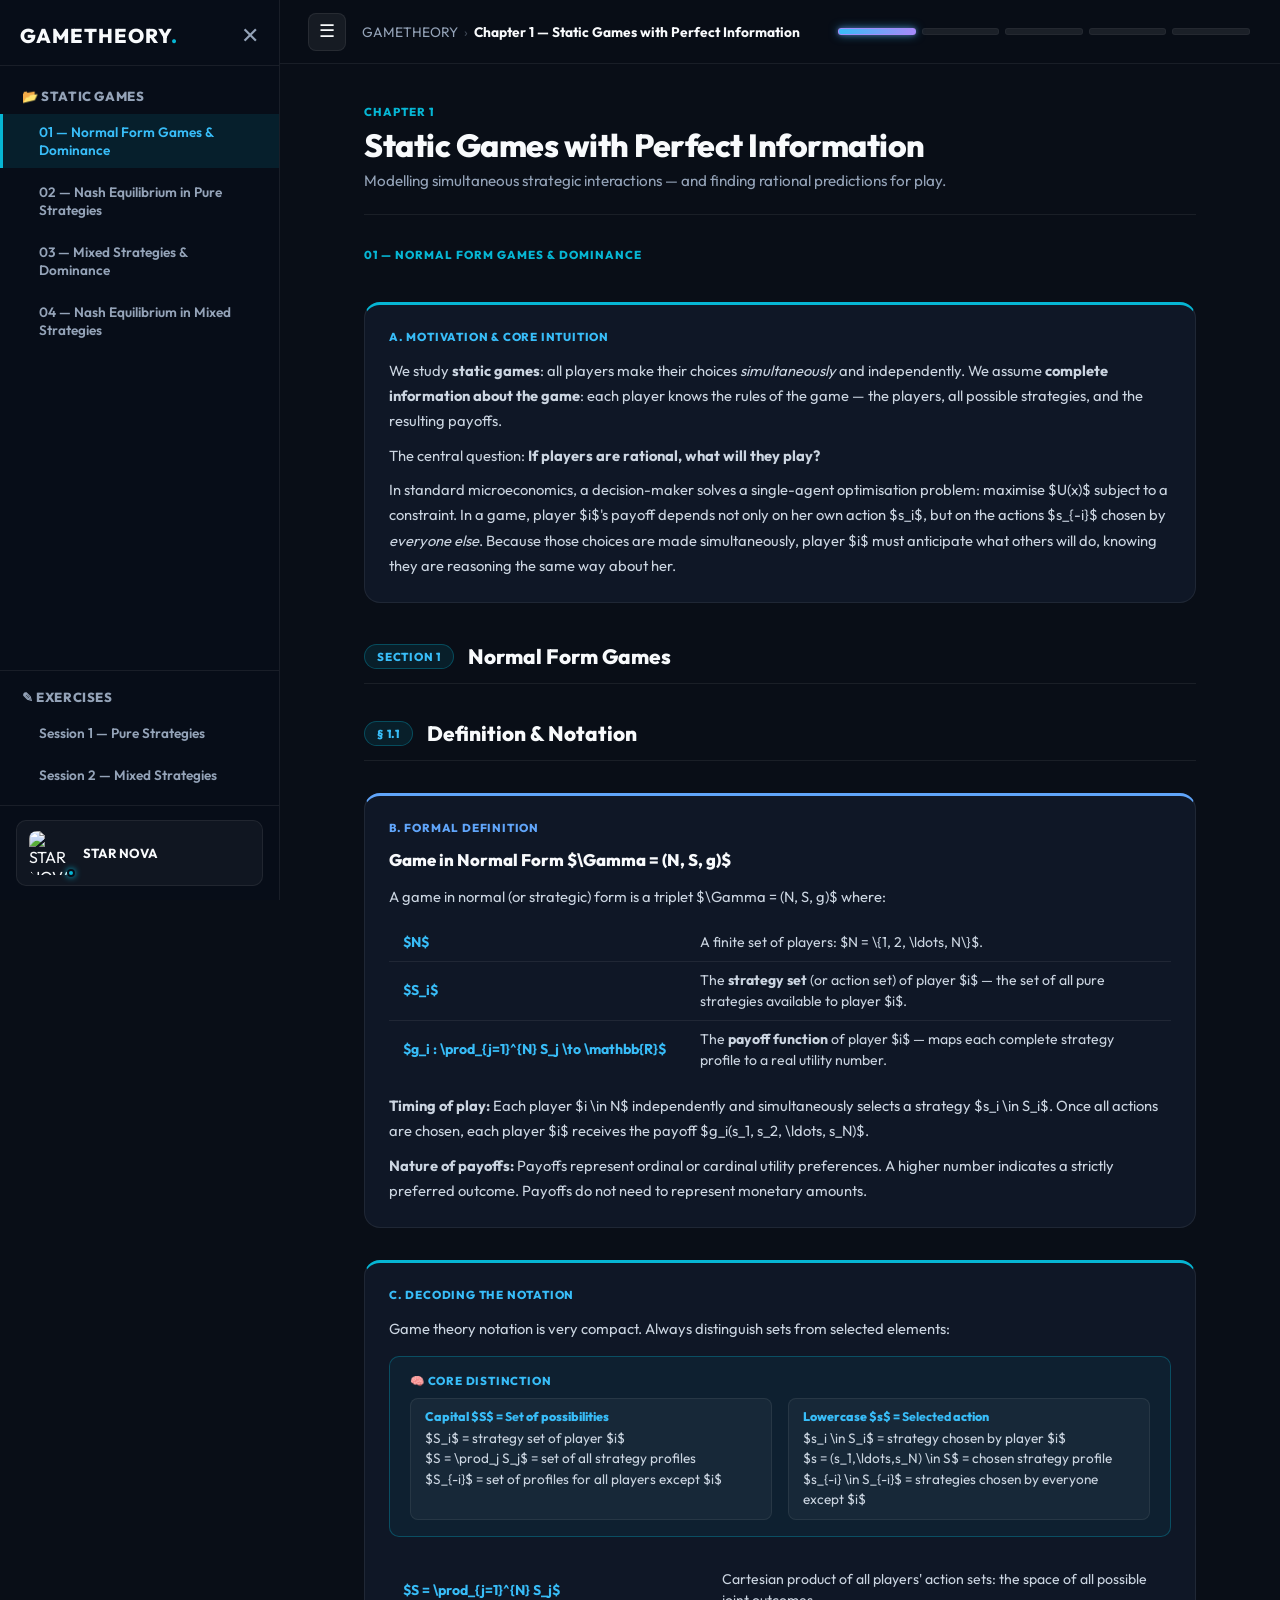
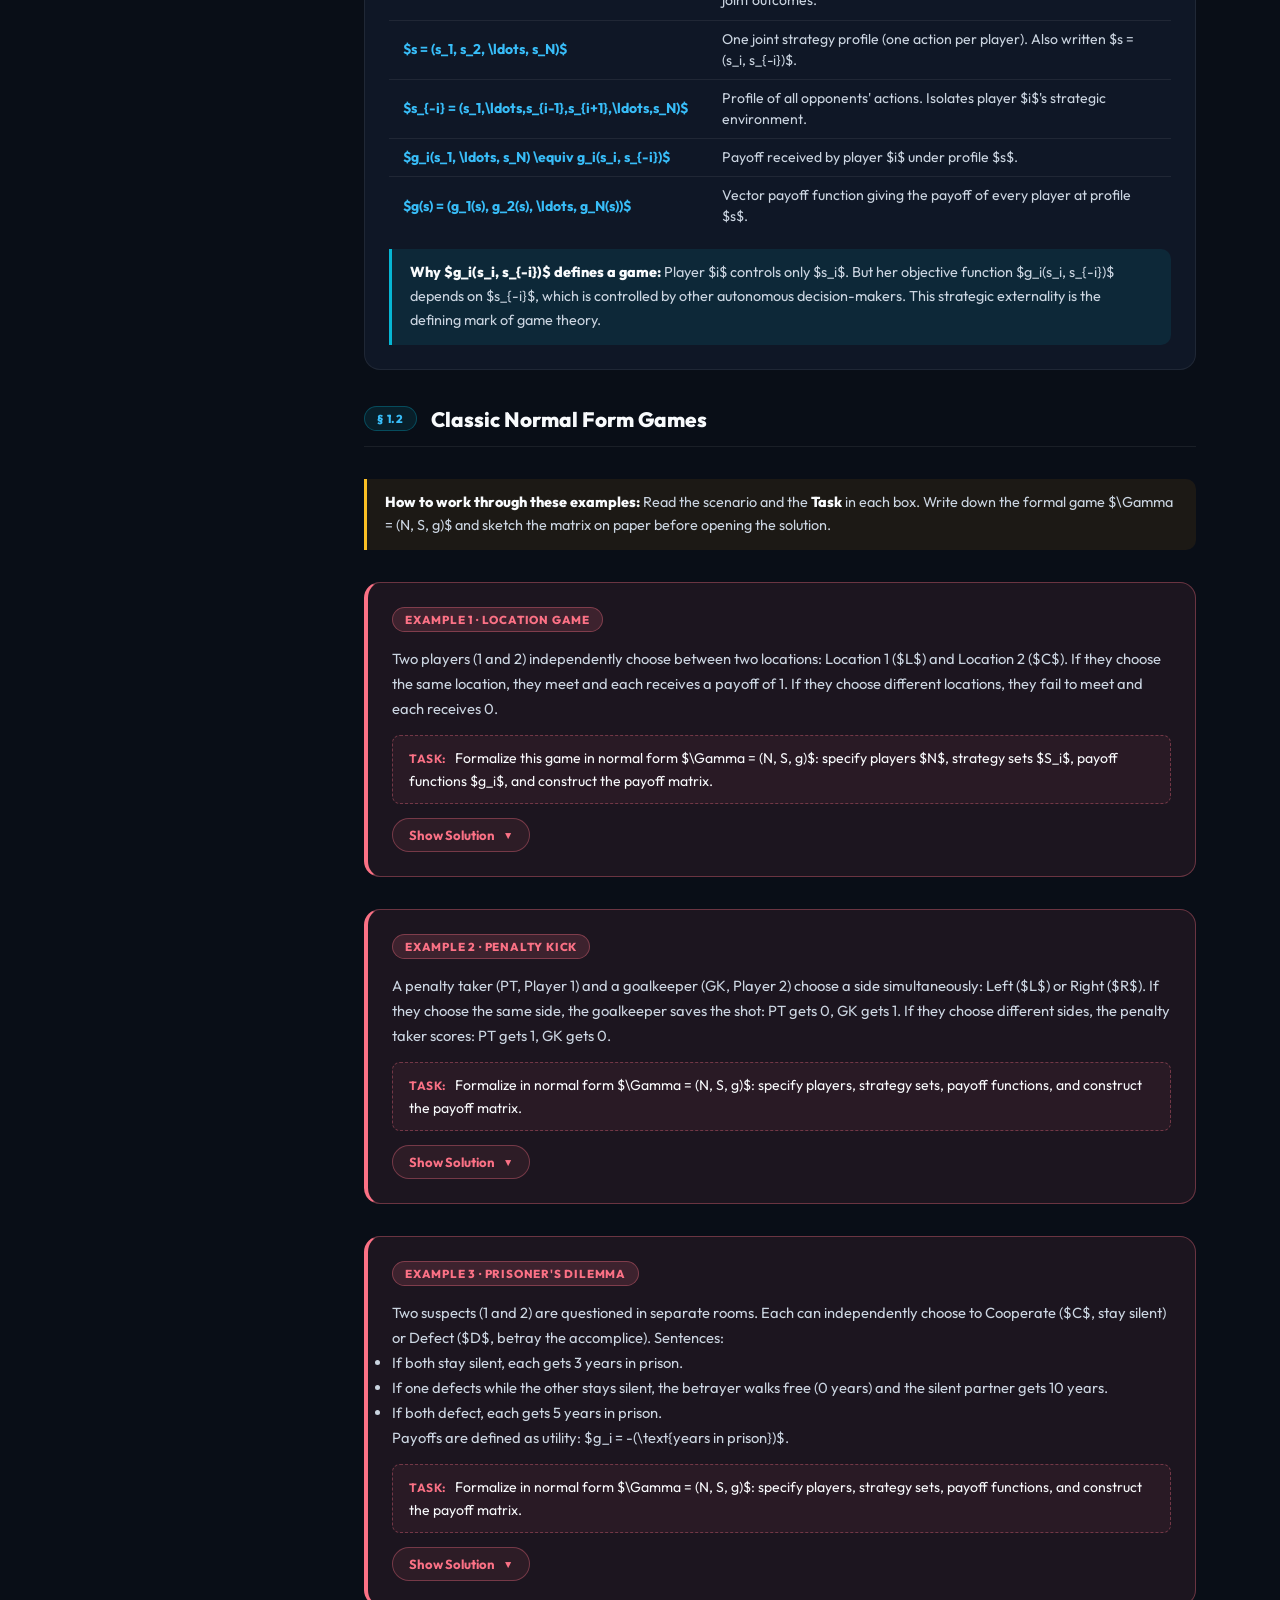
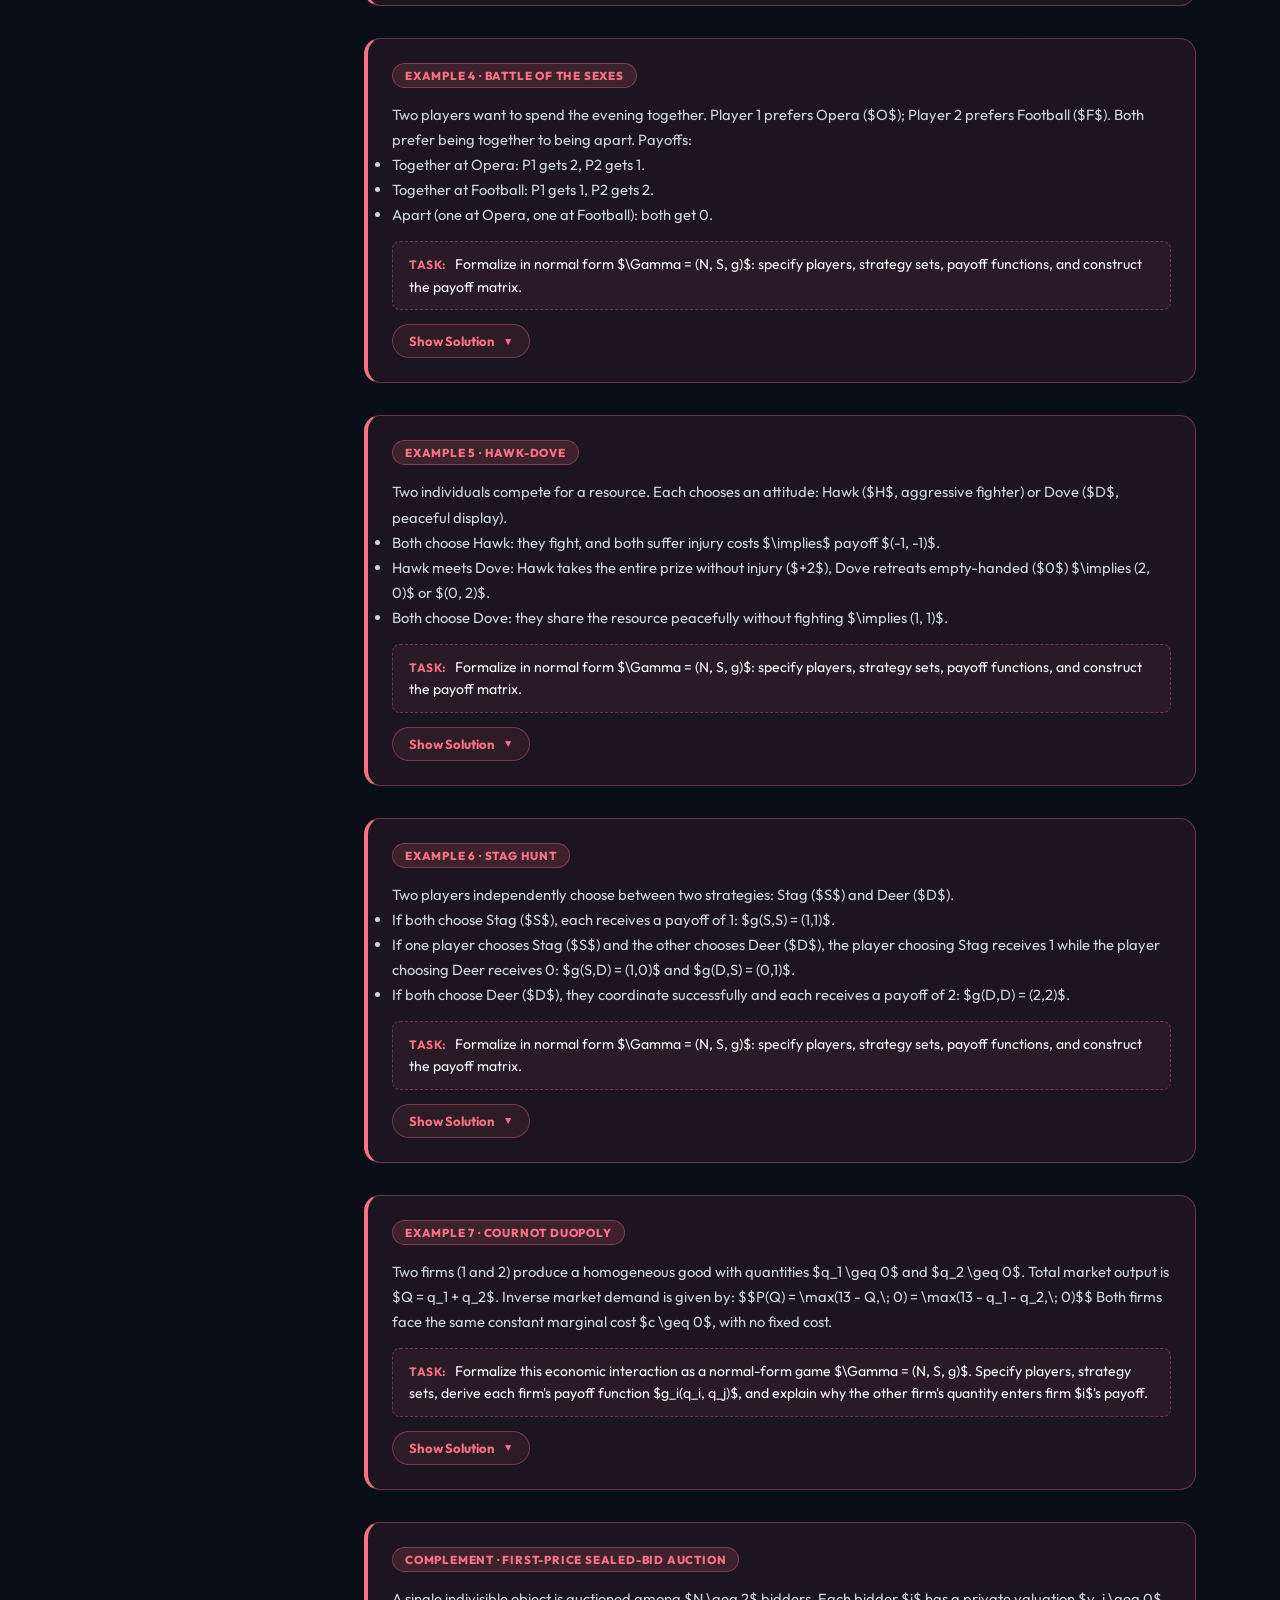
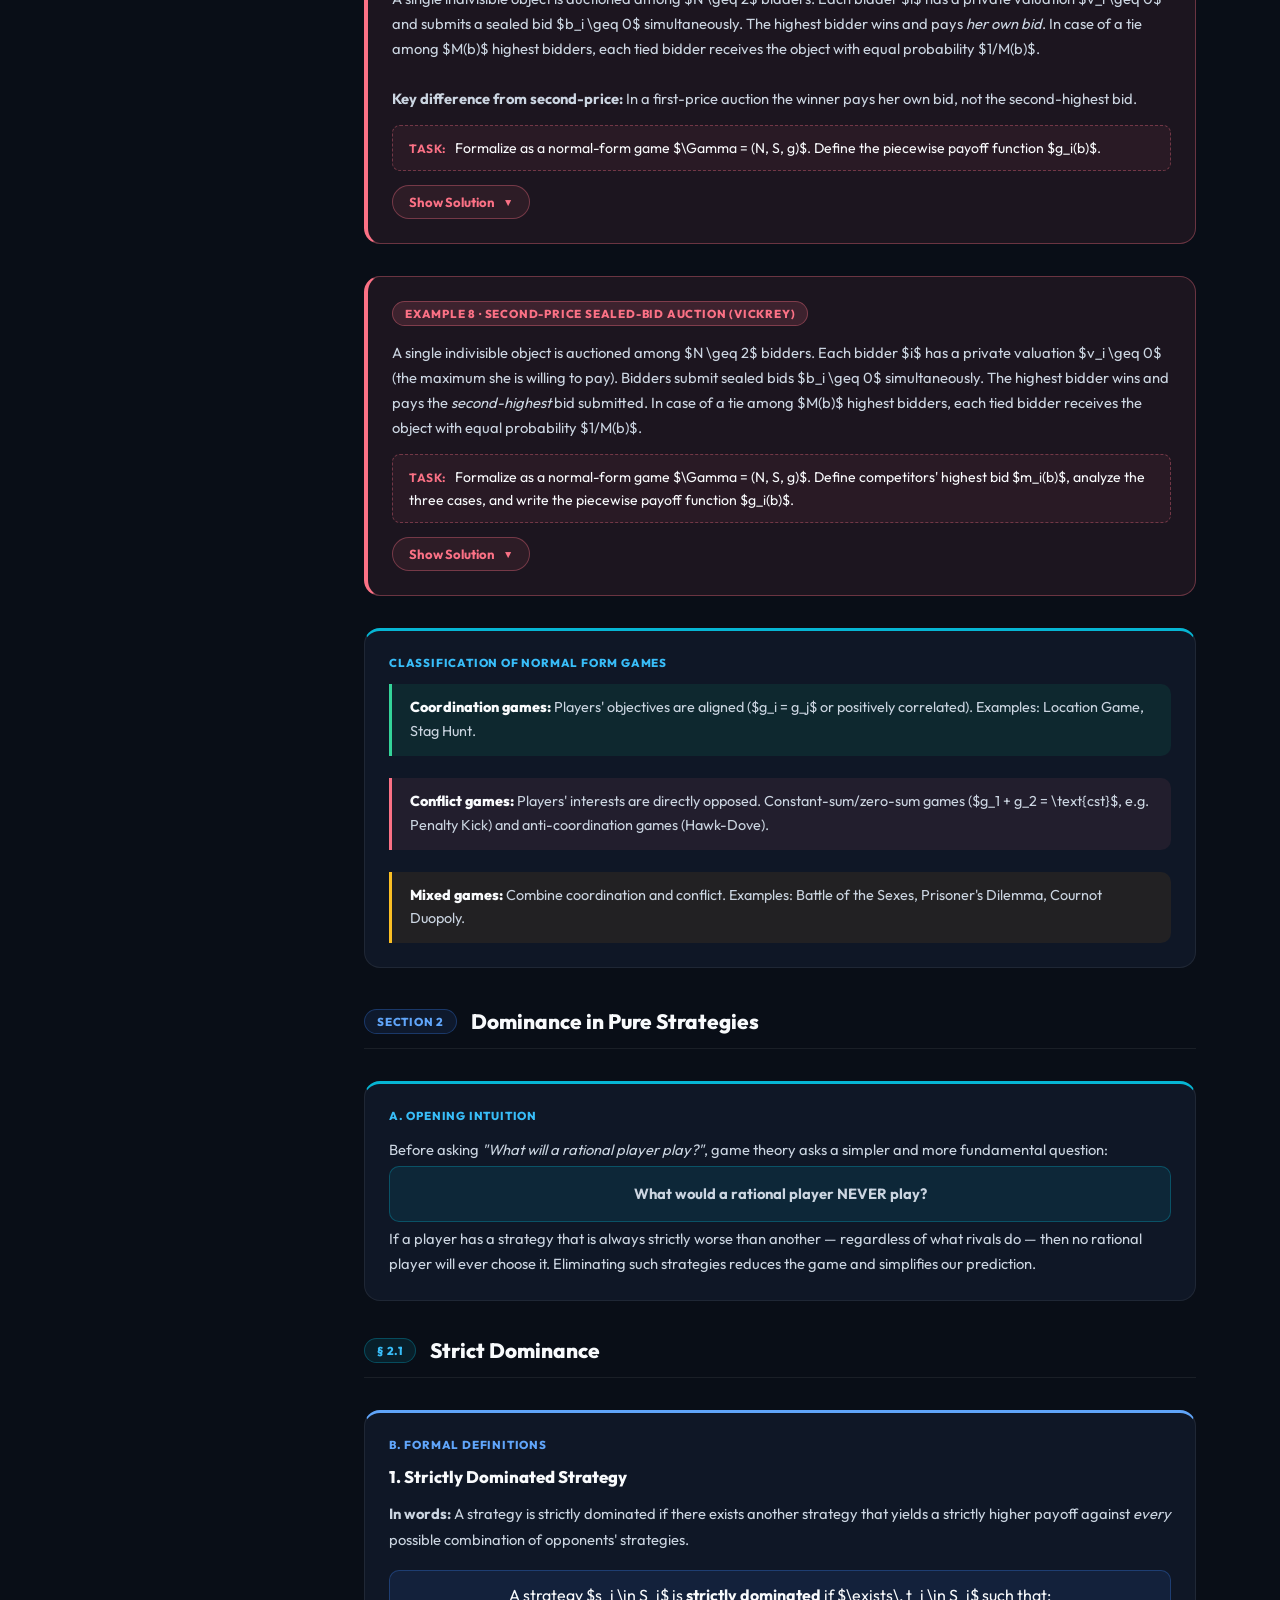
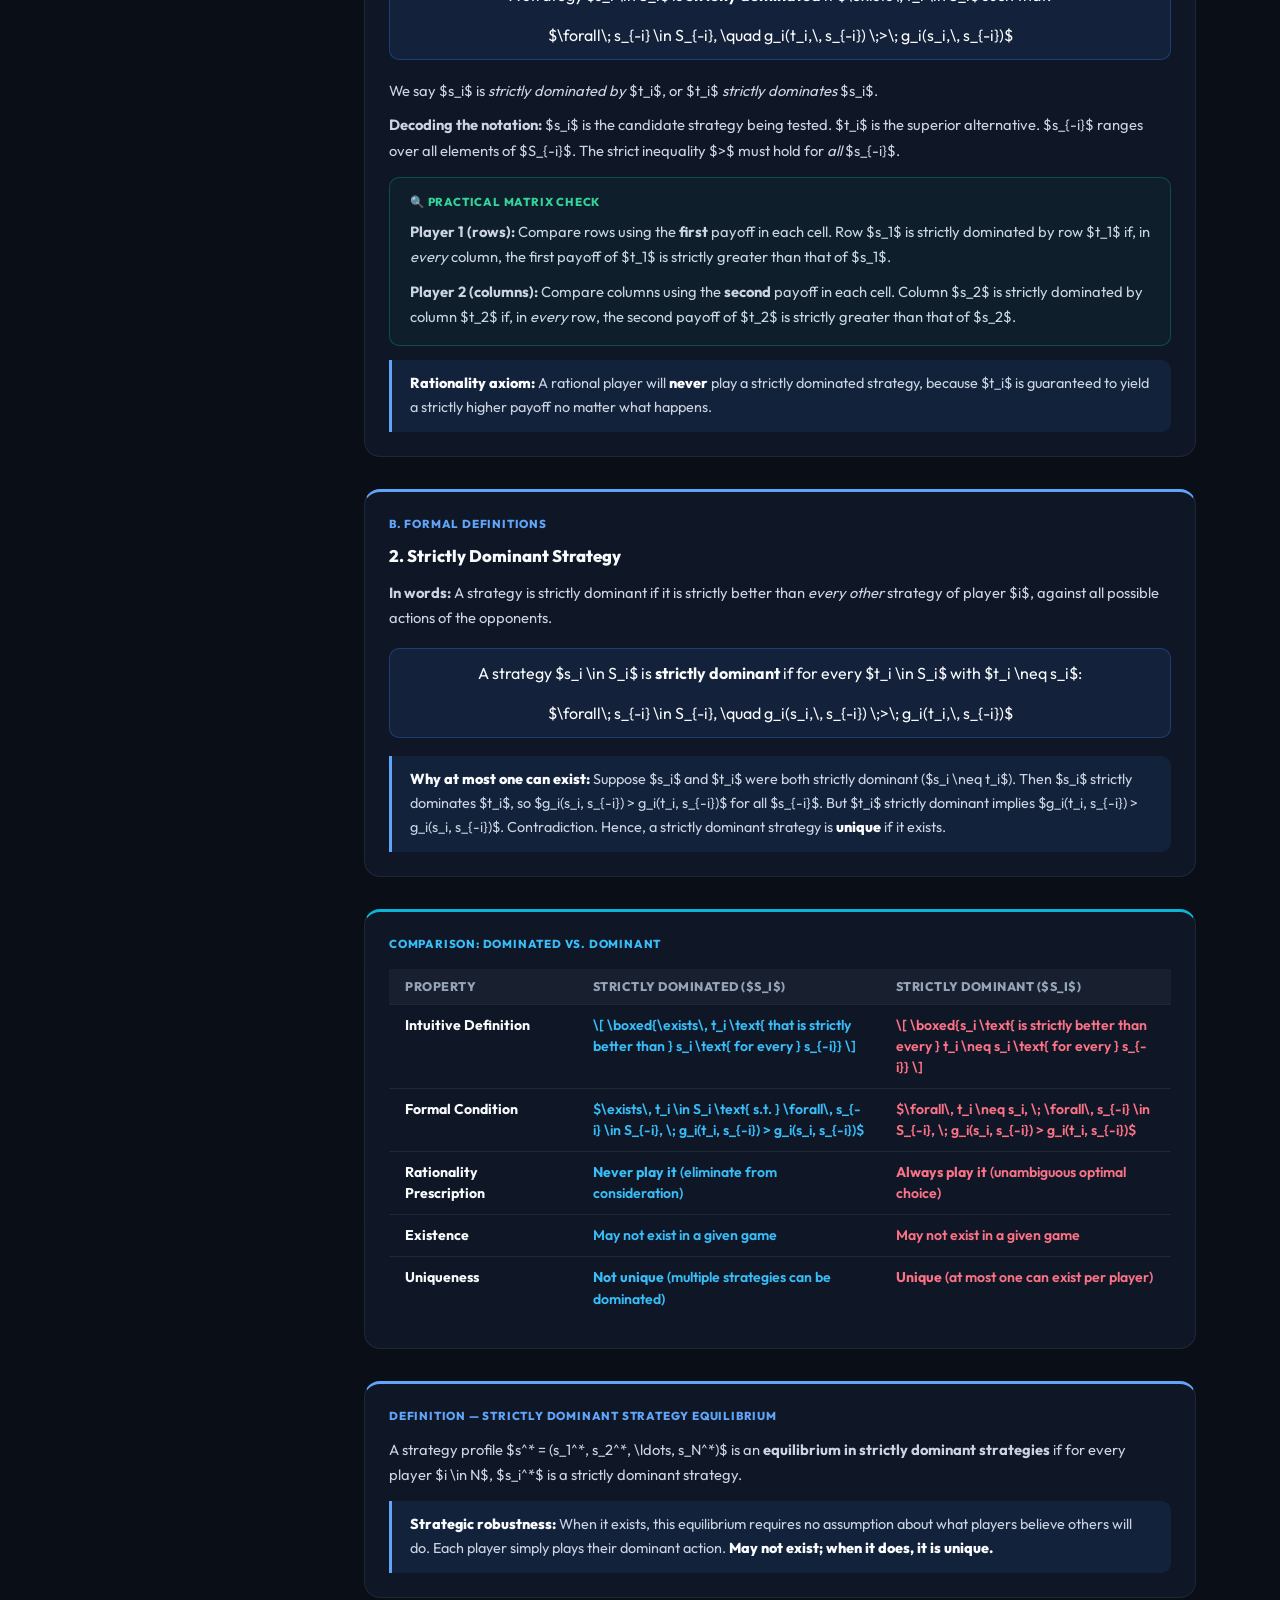
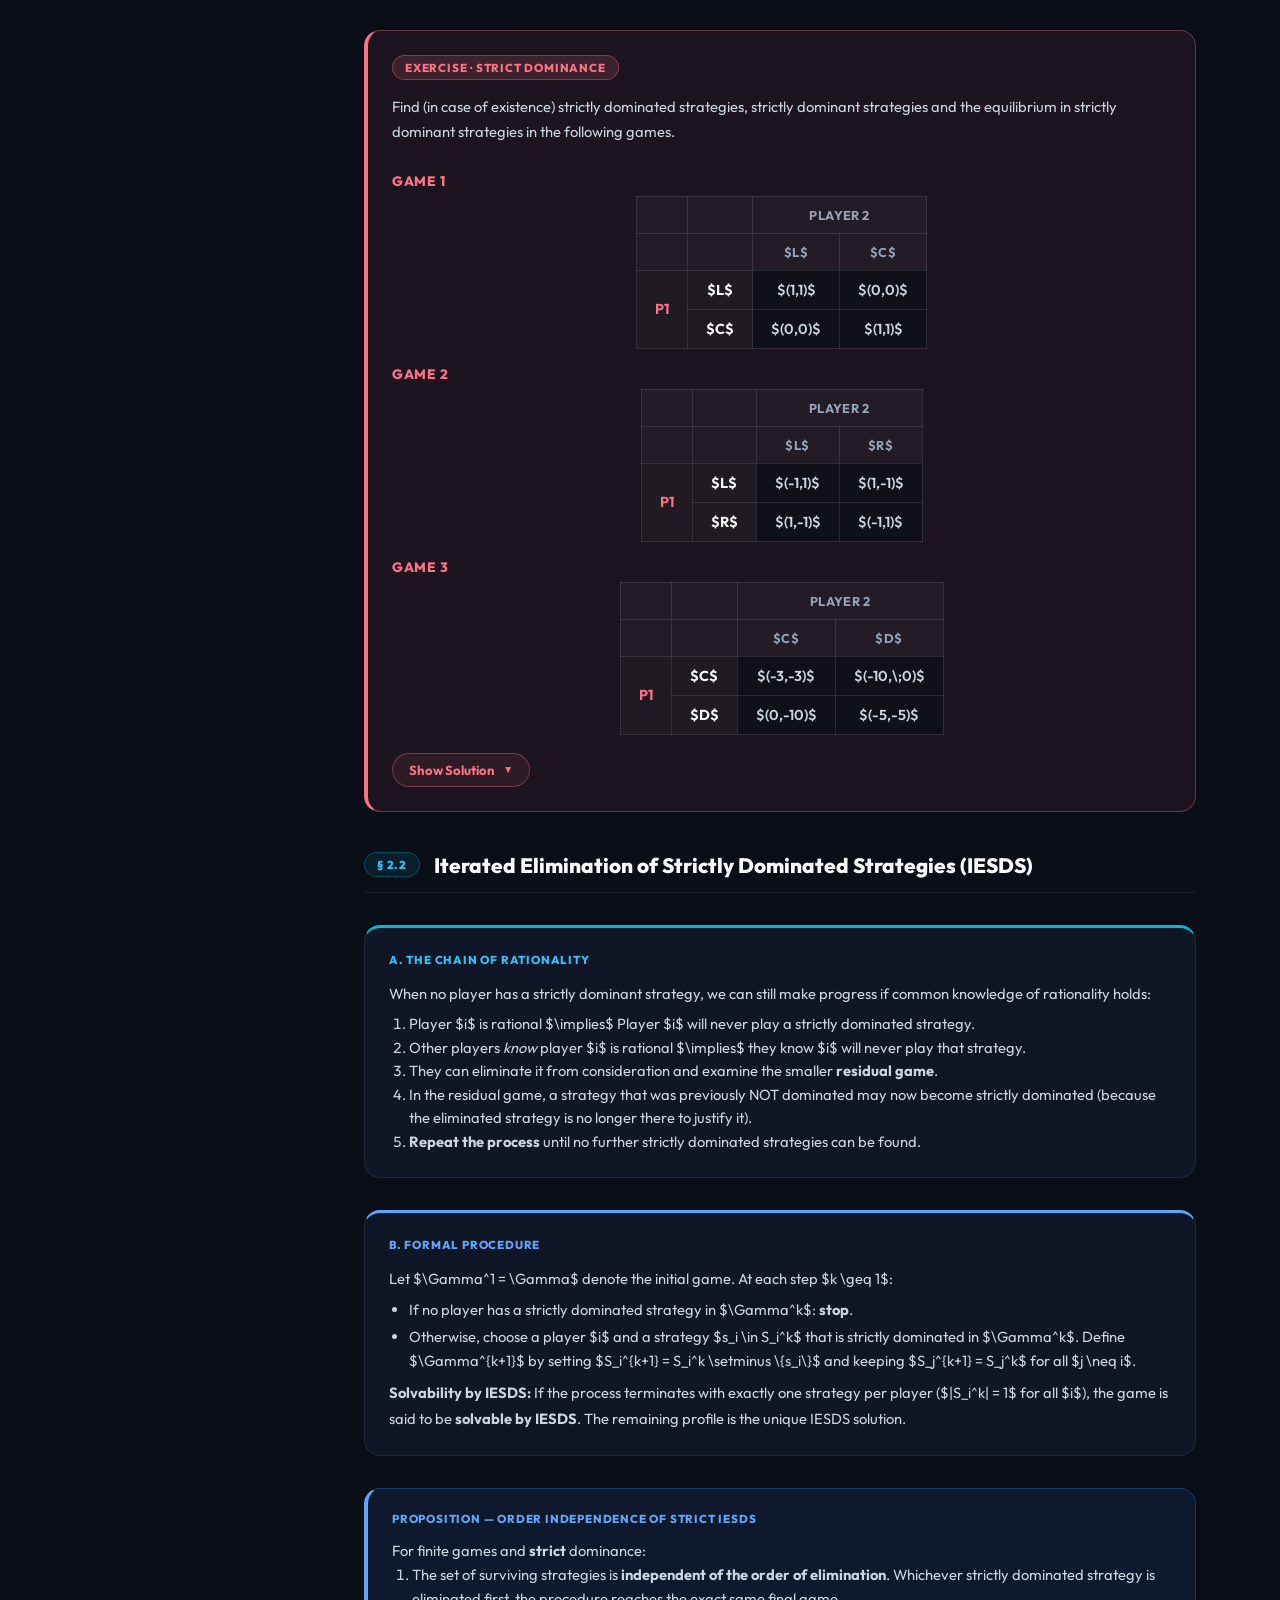
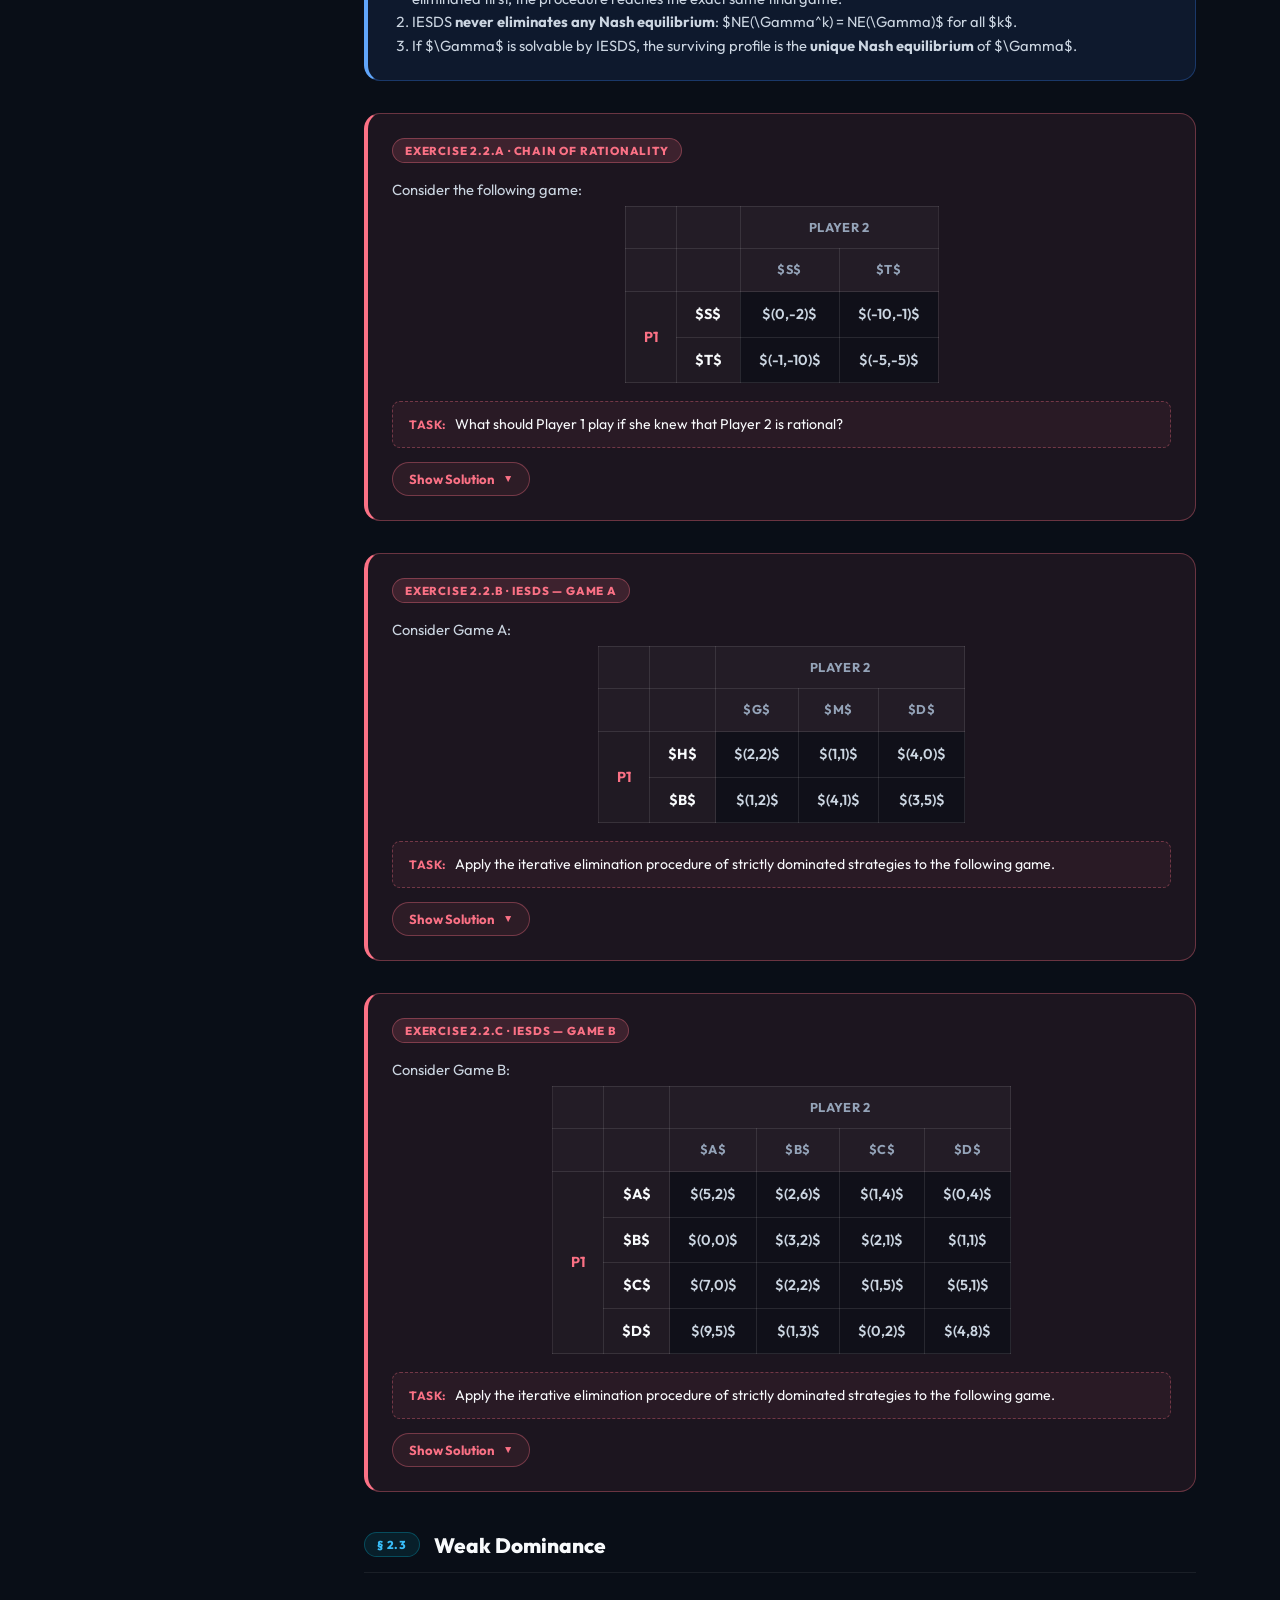
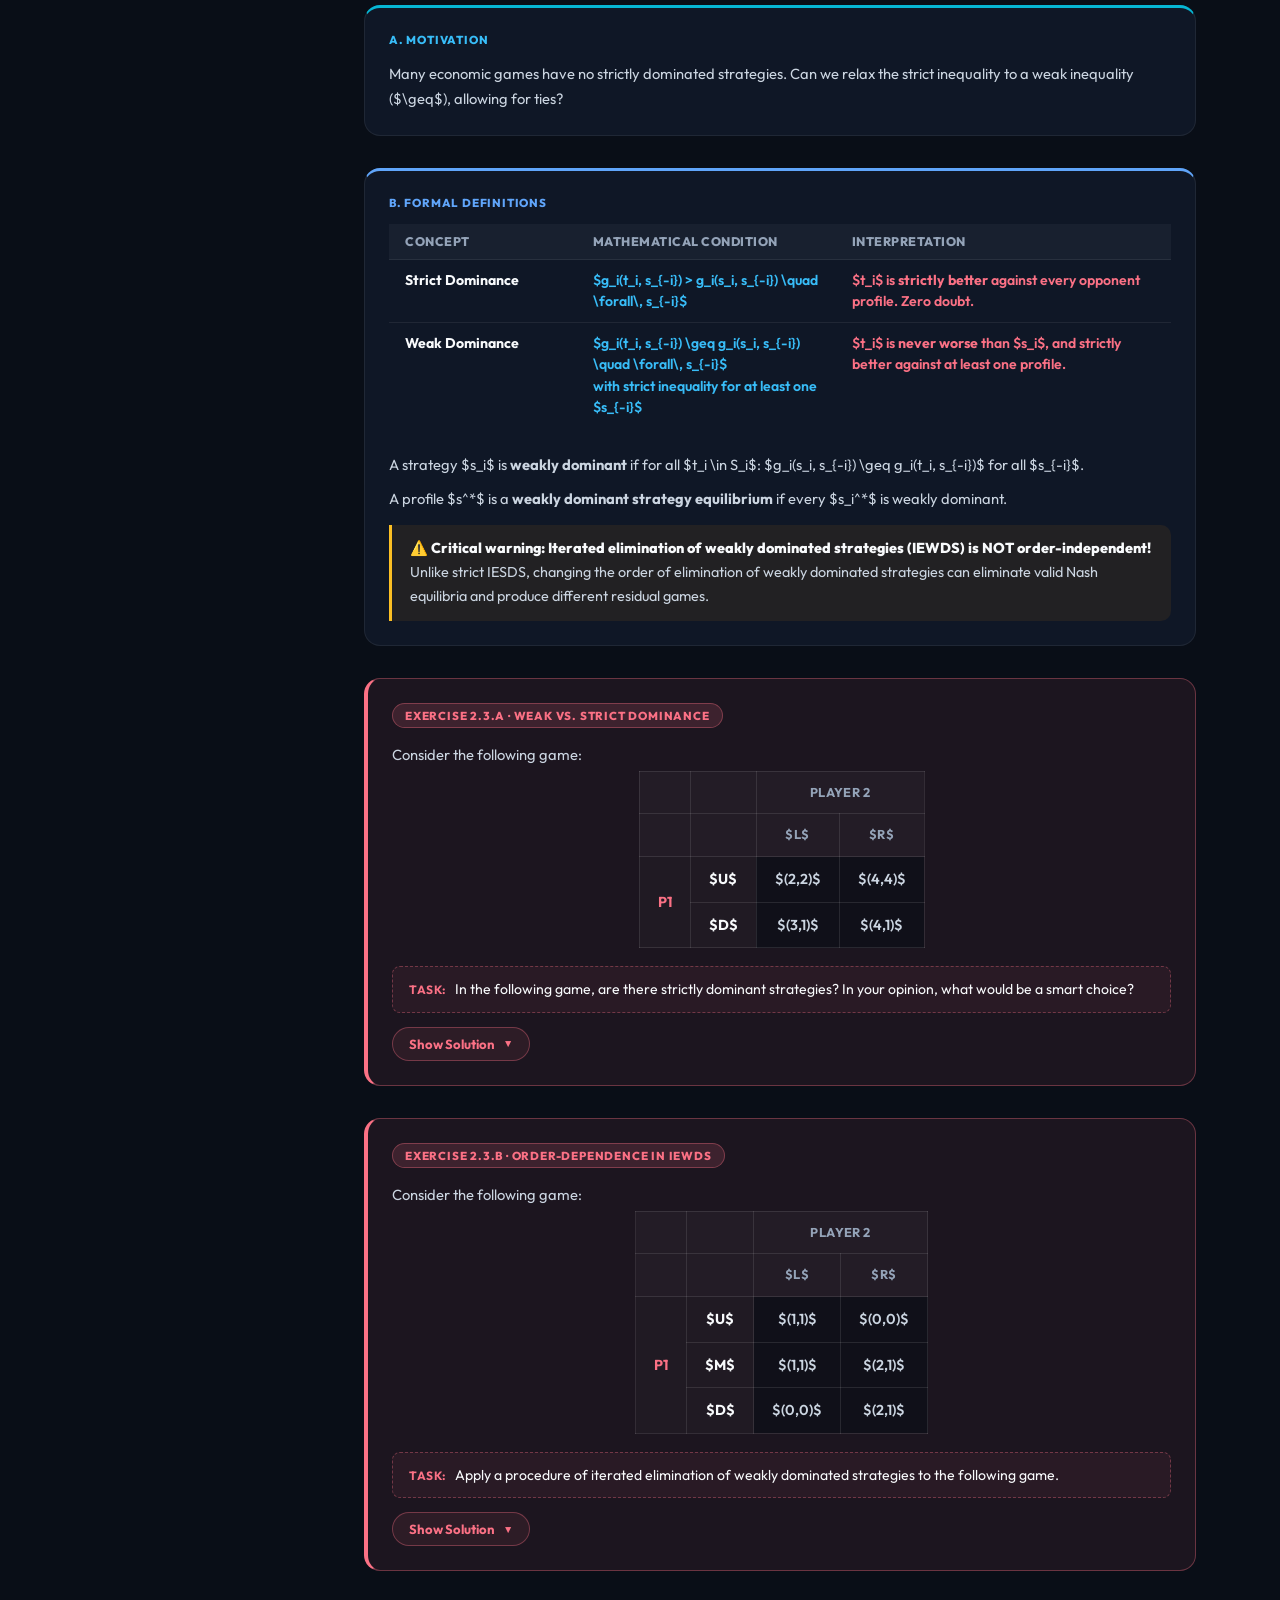
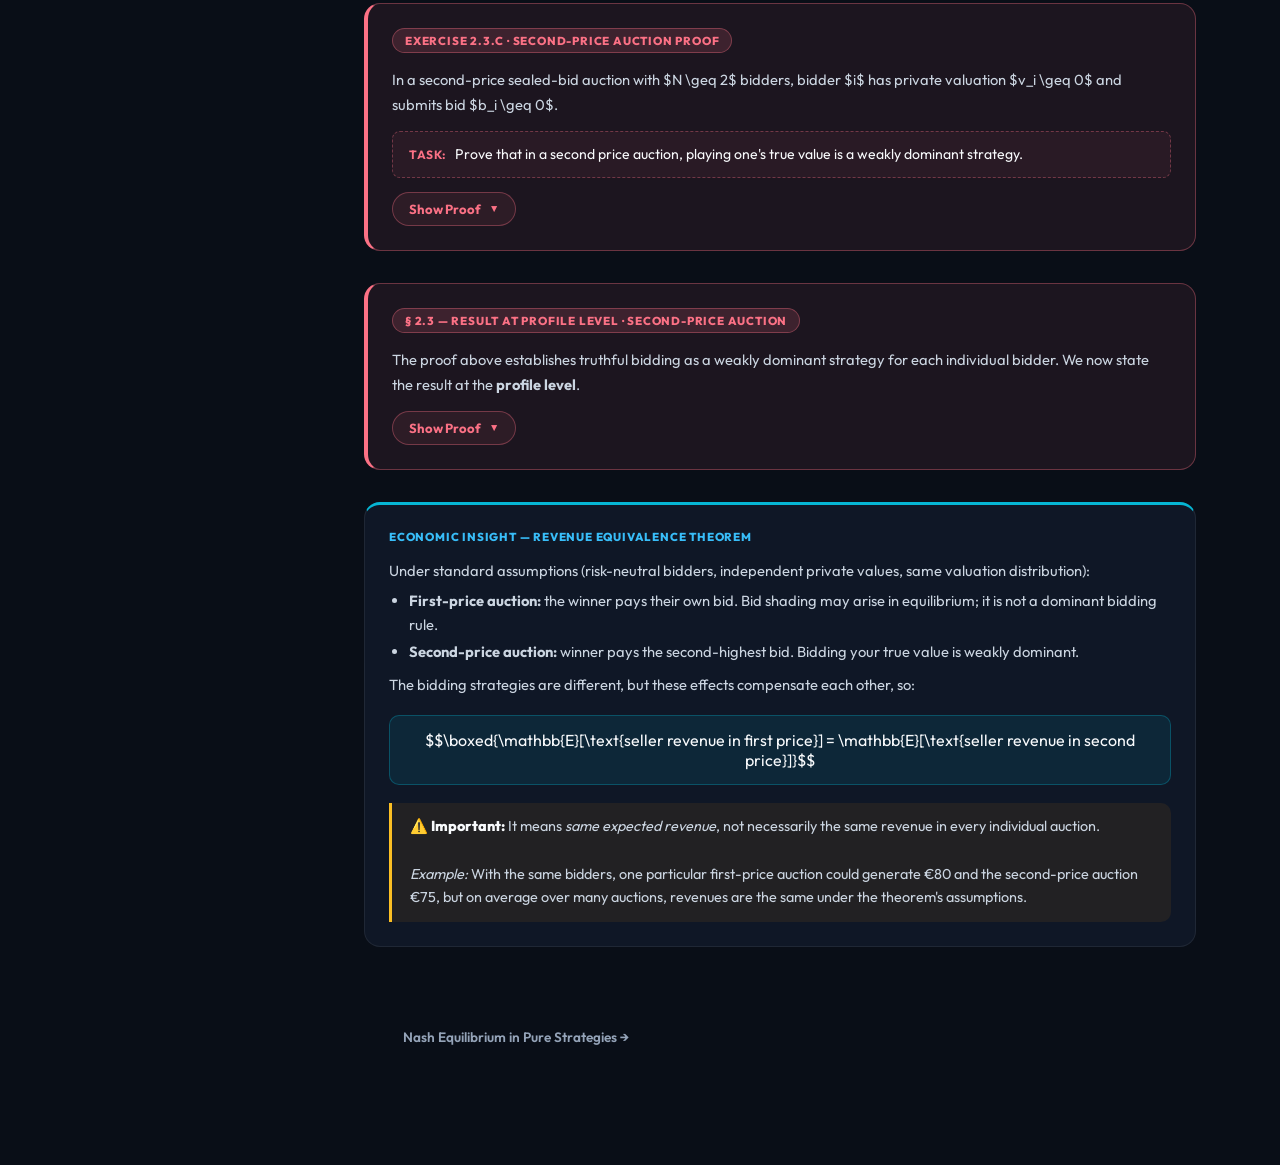
==== commit d82b9cb7: "Add Exercise Session 2 and move the 2x3 Nash exercise" ====
--- a/chapter1.html
+++ b/chapter1.html
@@ -329,6 +329,7 @@
 <div class="sidebar-exercises">
 <div class="sidebar-group-title">✎ Exercises</div>
 <div class="sidebar-group"><a class="sidebar-sublink" href="exercise-session-1.html">Session 1 — Pure Strategies</a></div>
+<div class="sidebar-group"><a class="sidebar-sublink" href="exercise-session-2.html">Session 2 — Mixed Strategies</a></div>
 </div>
 </nav>
 <div class="sidebar-footer">
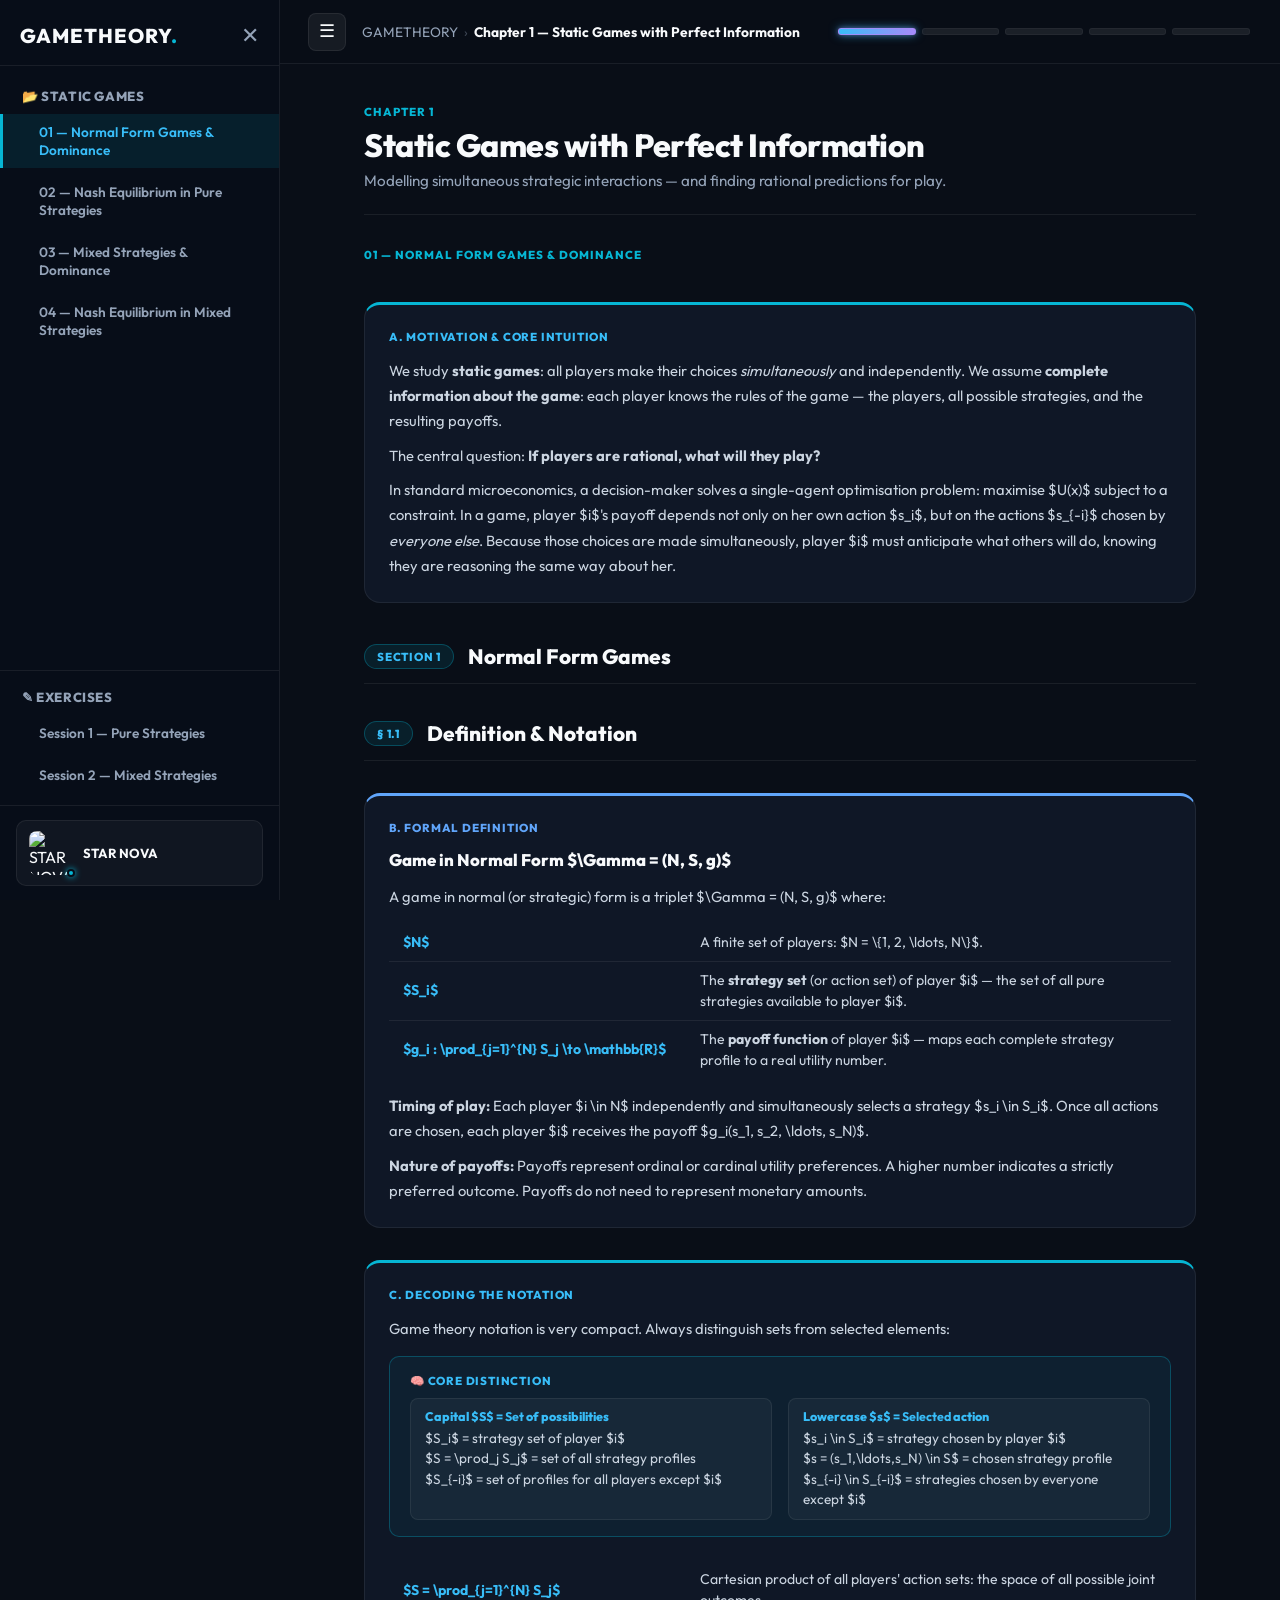
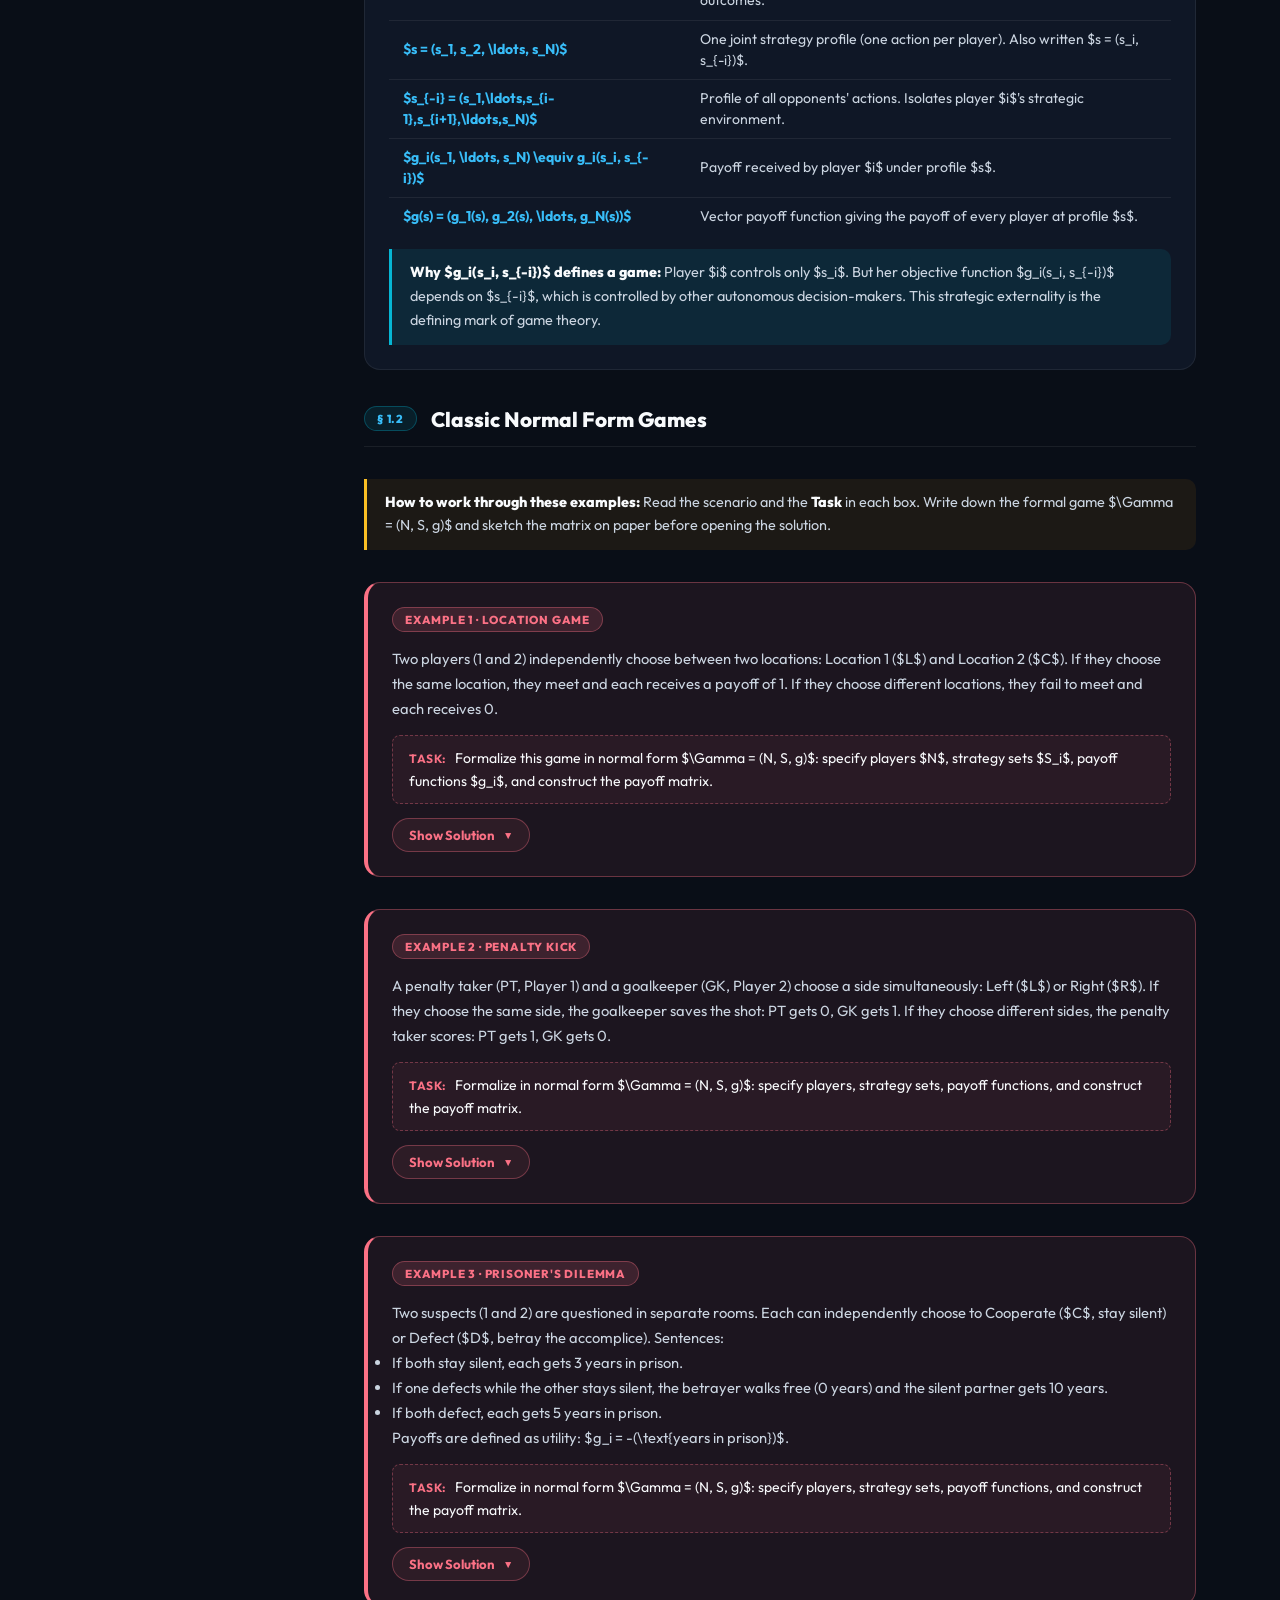
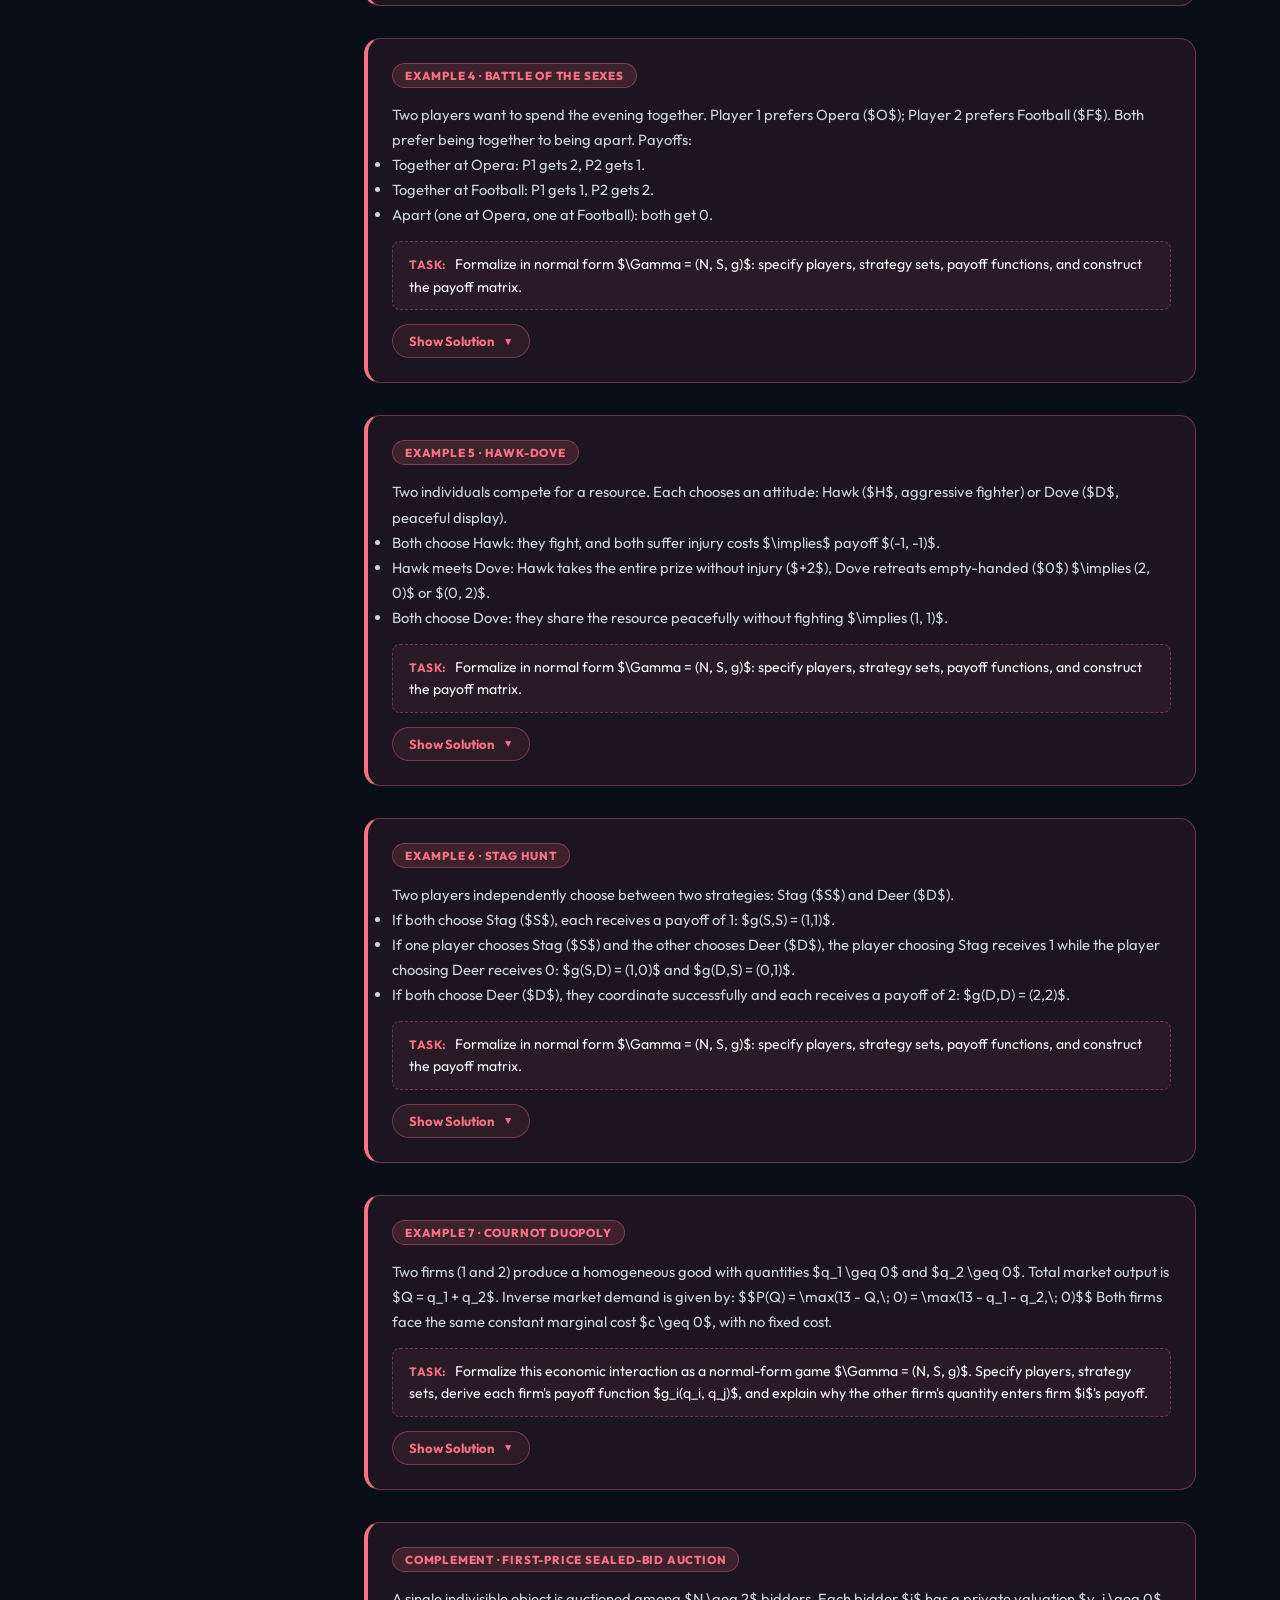
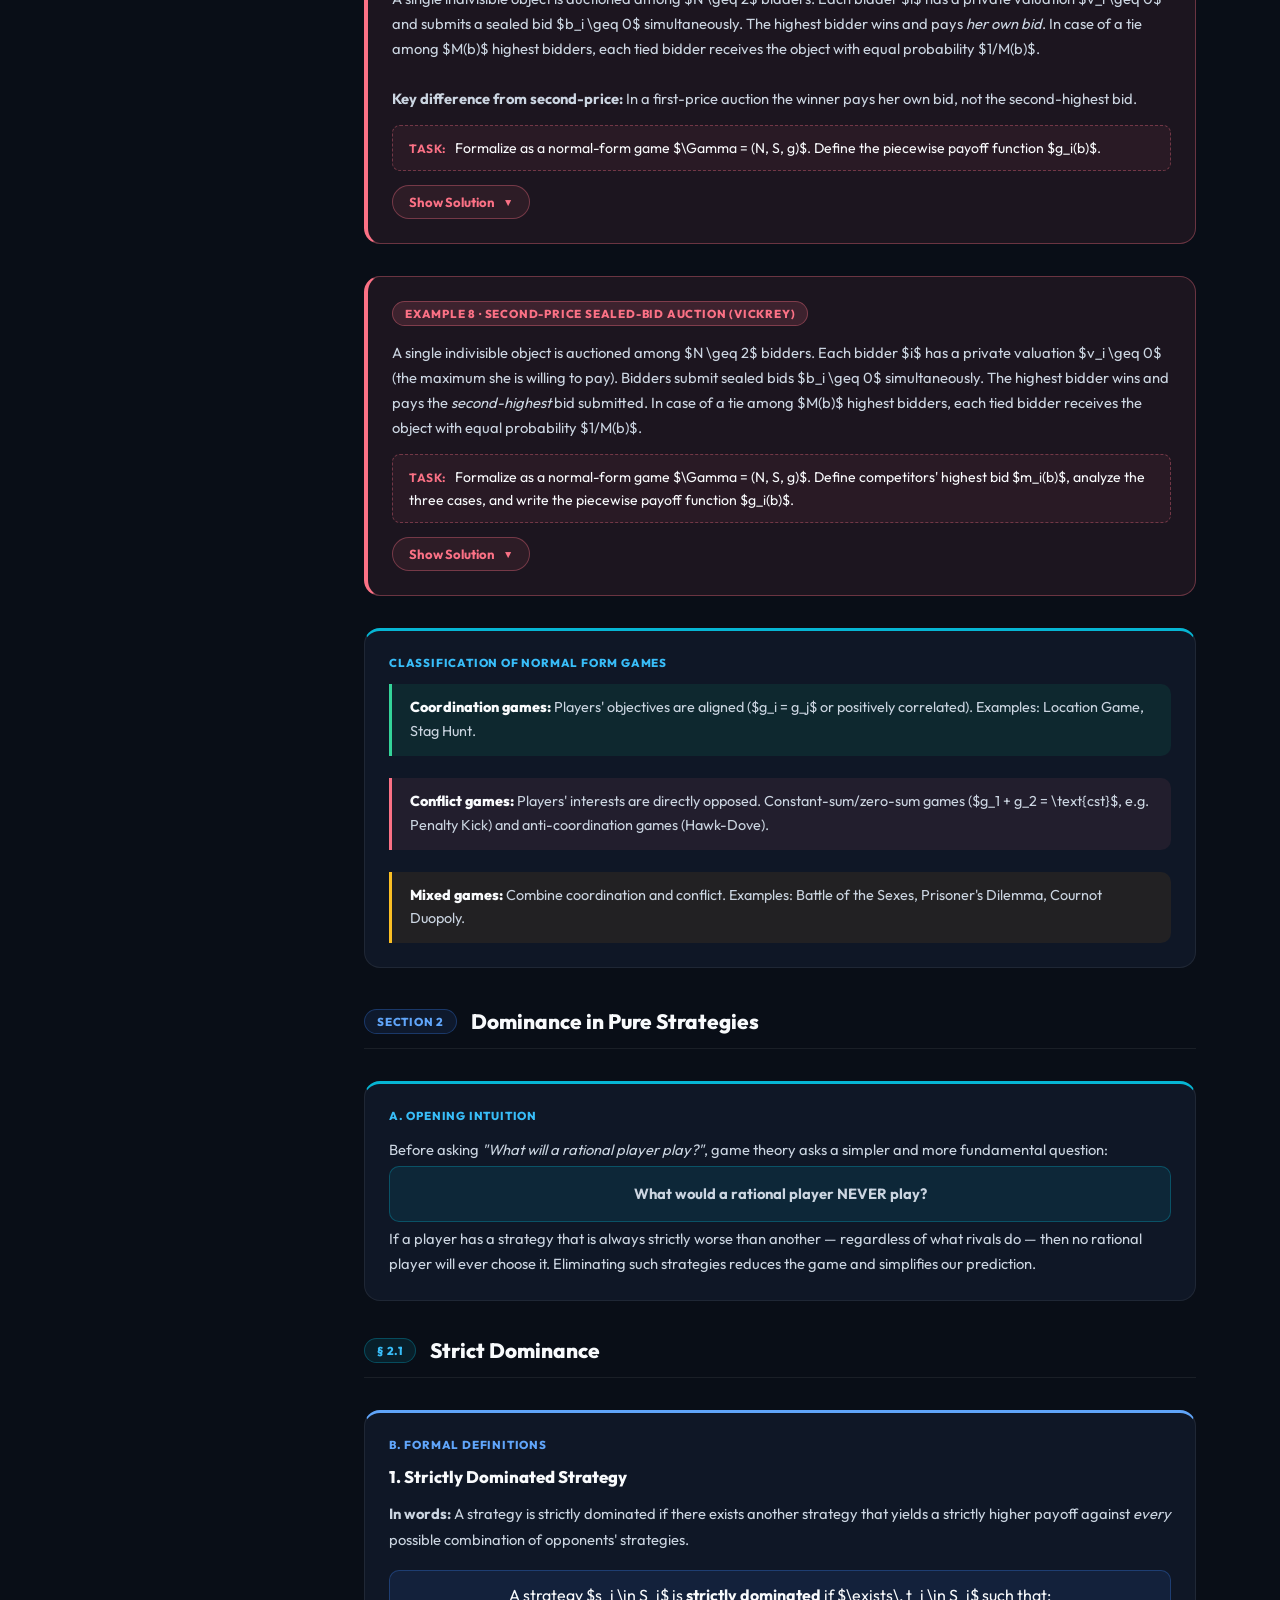
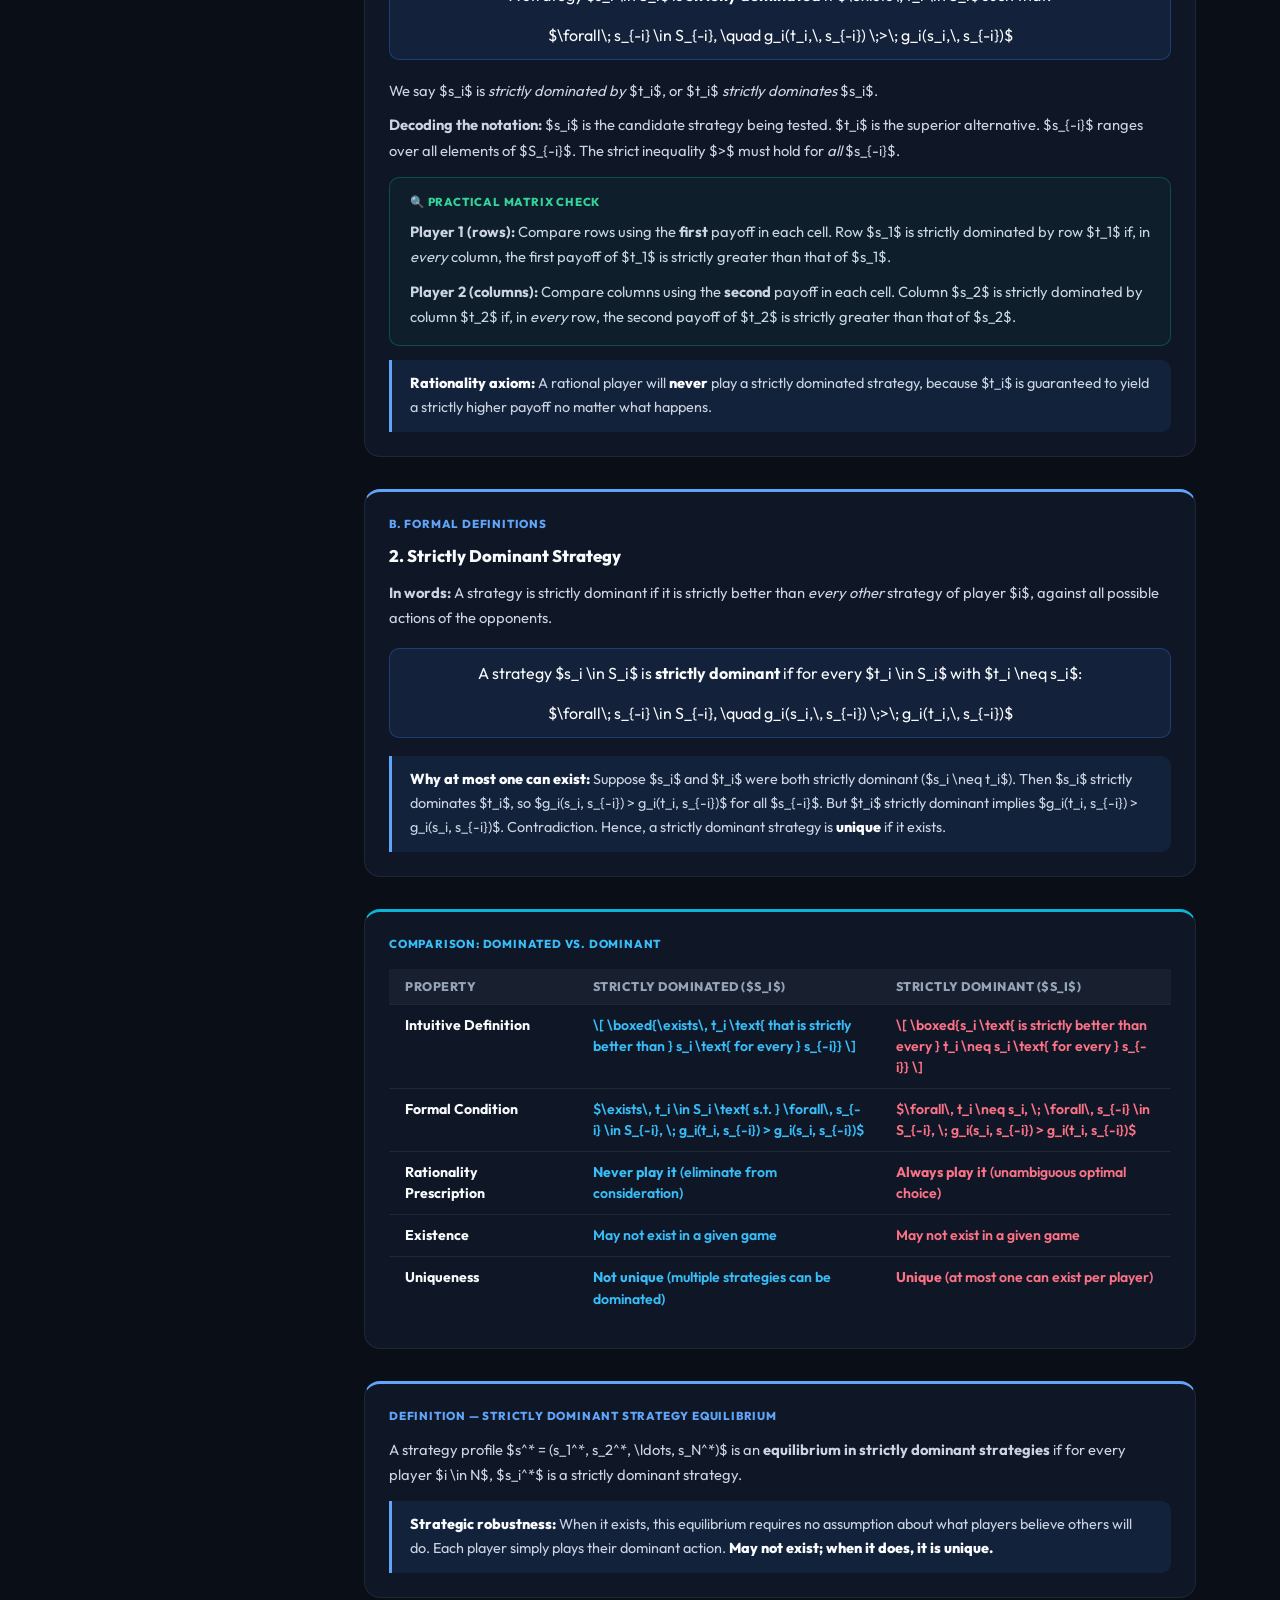
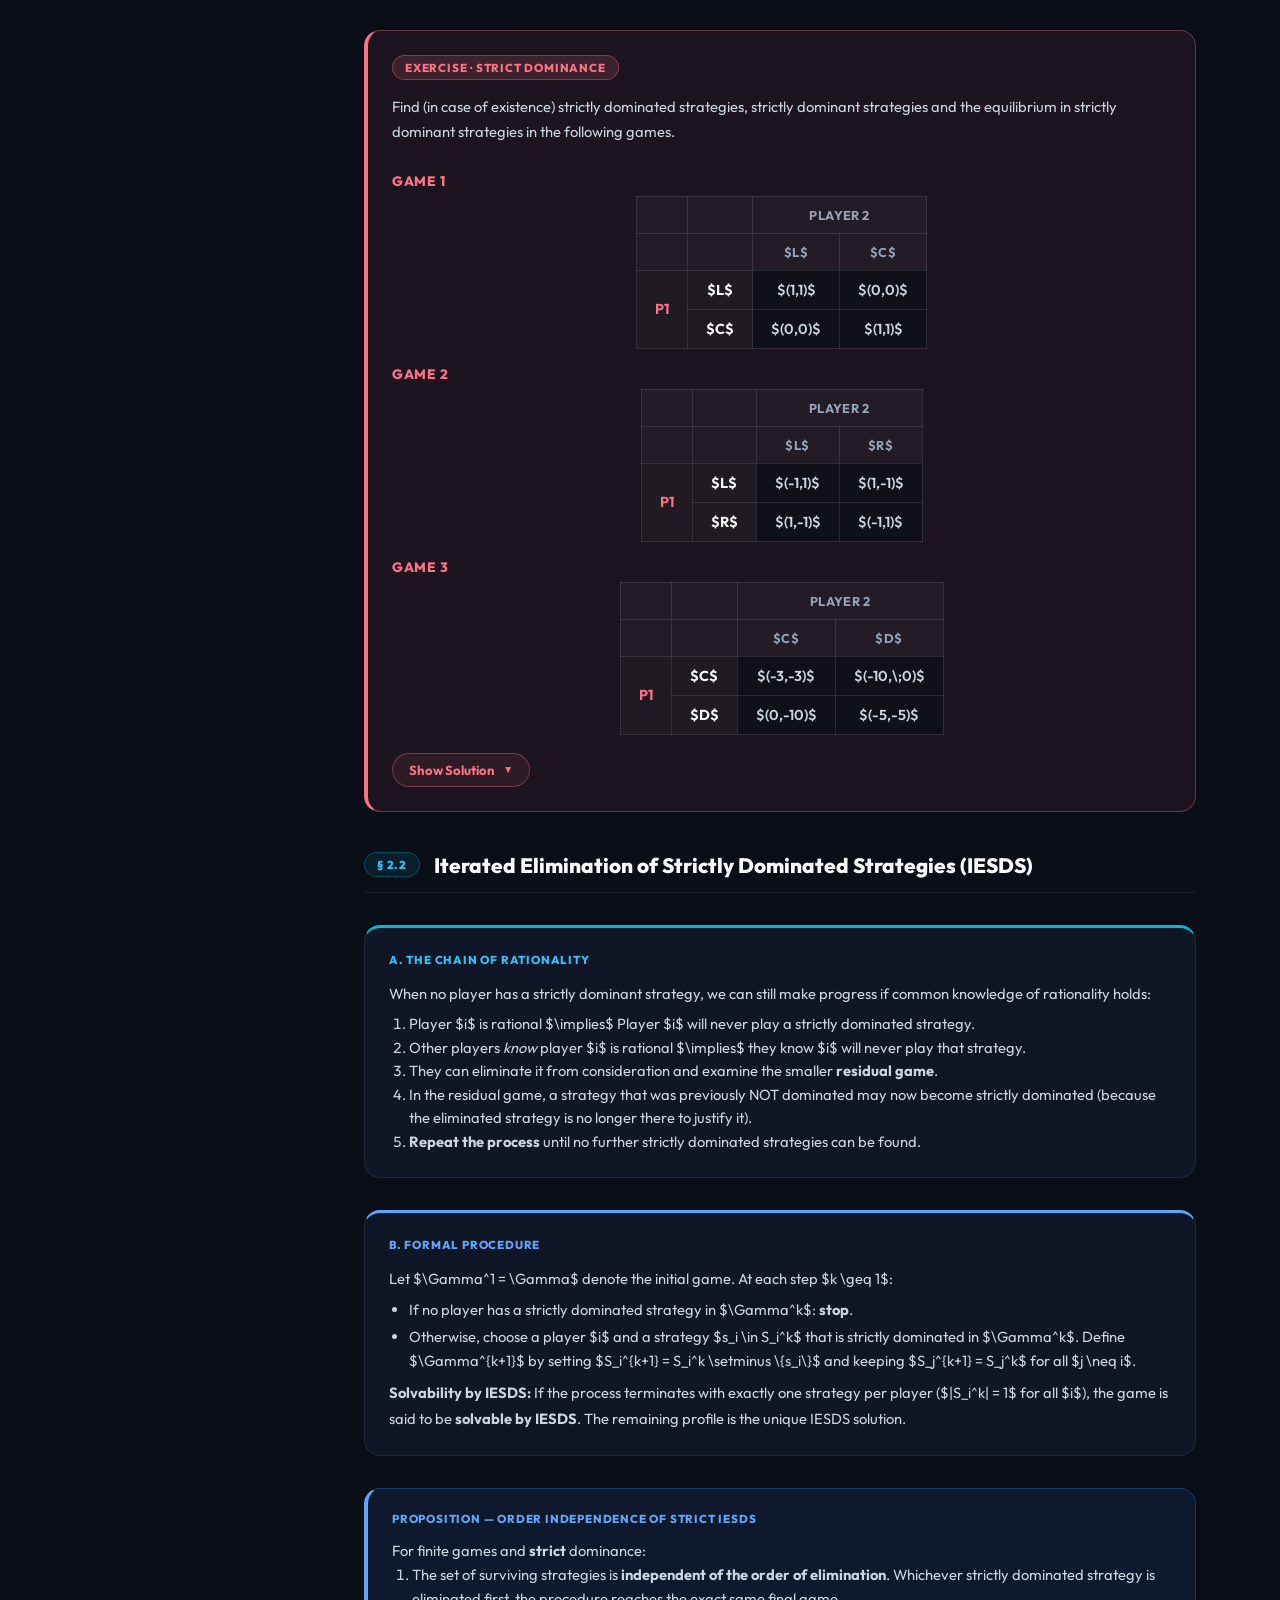
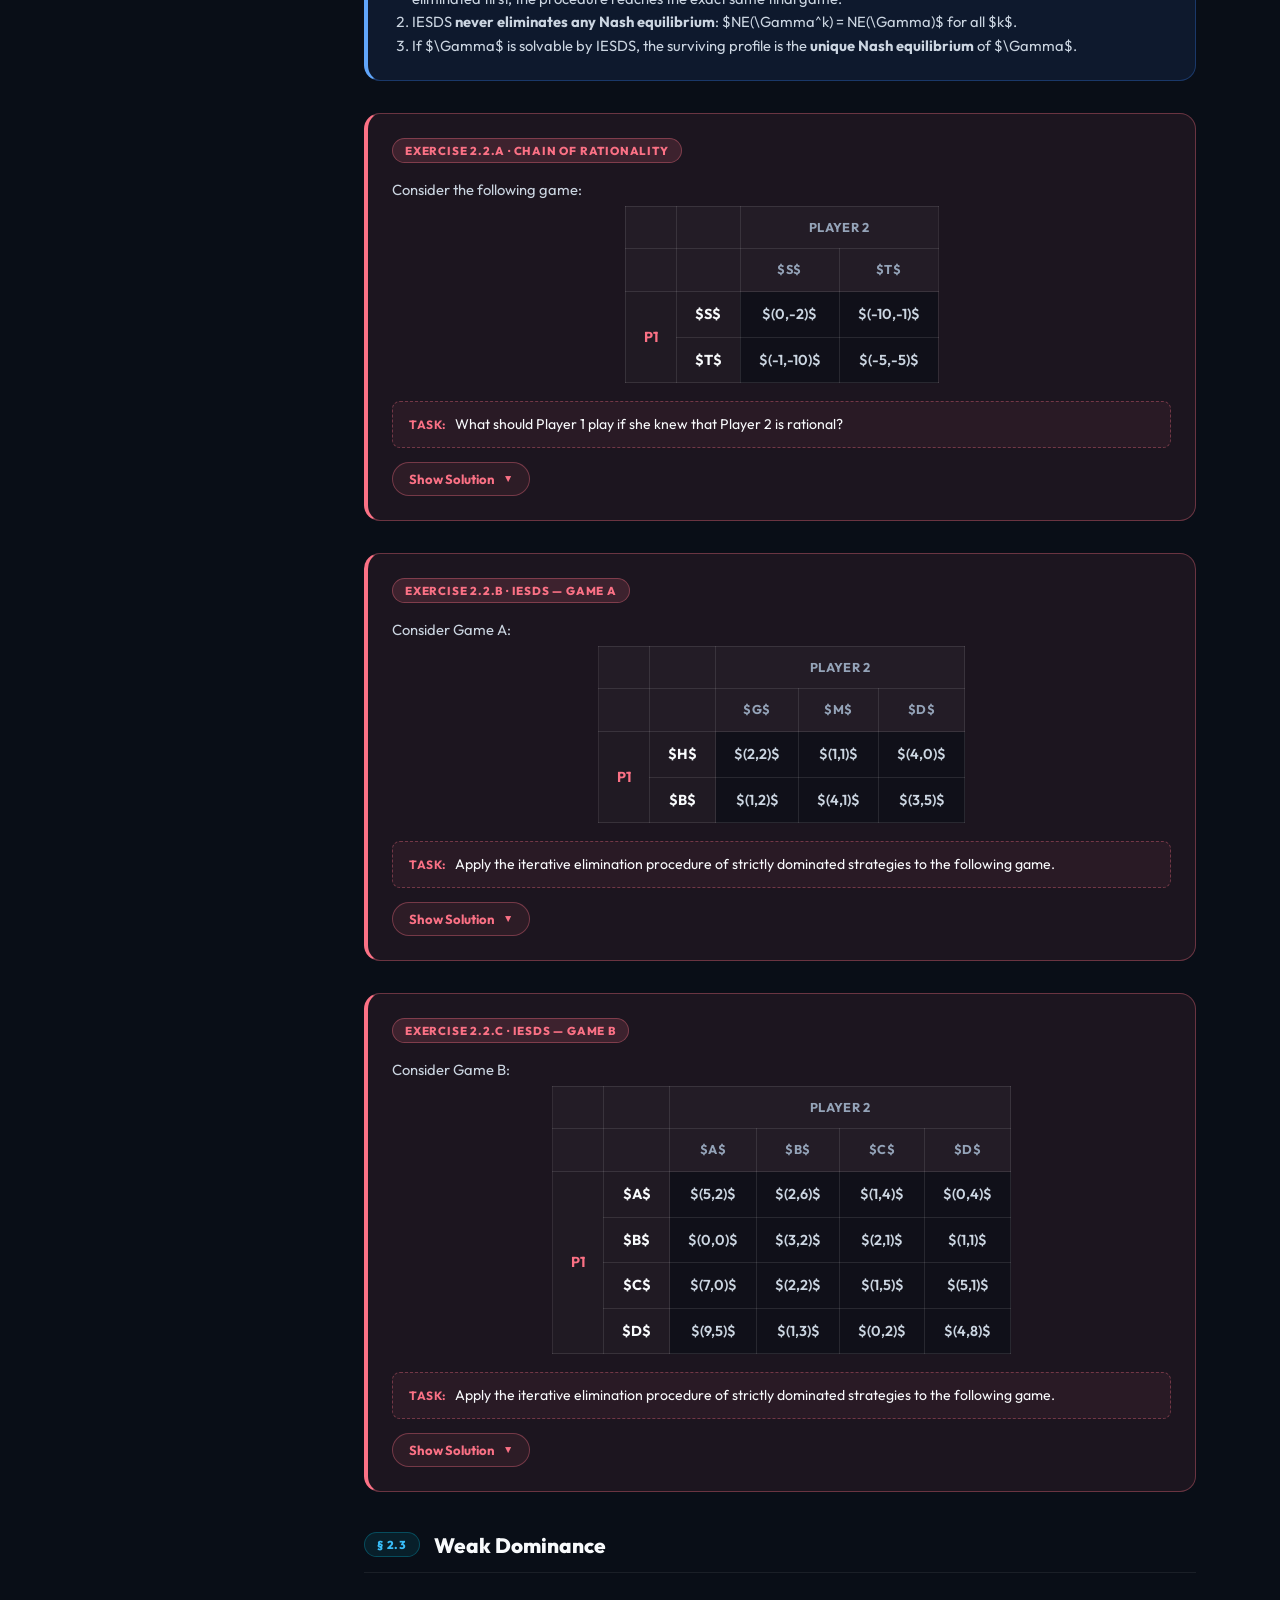
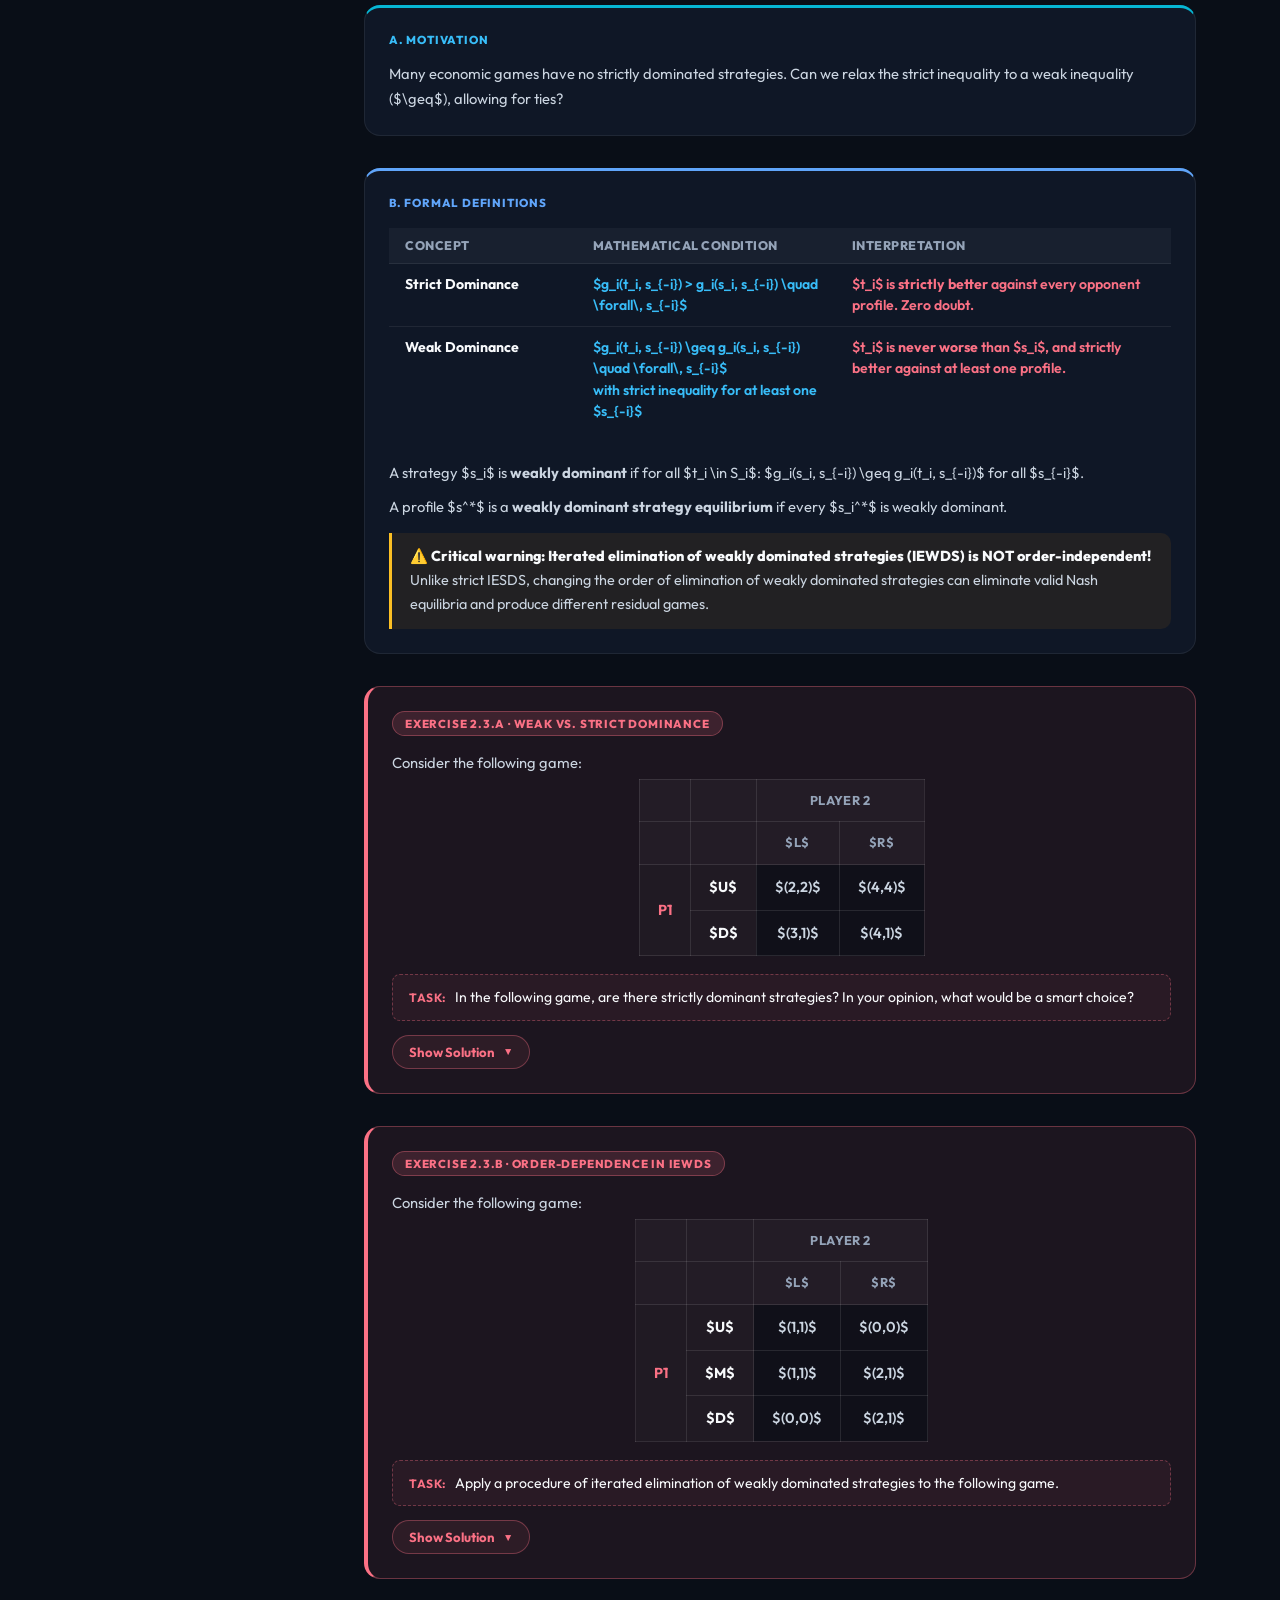
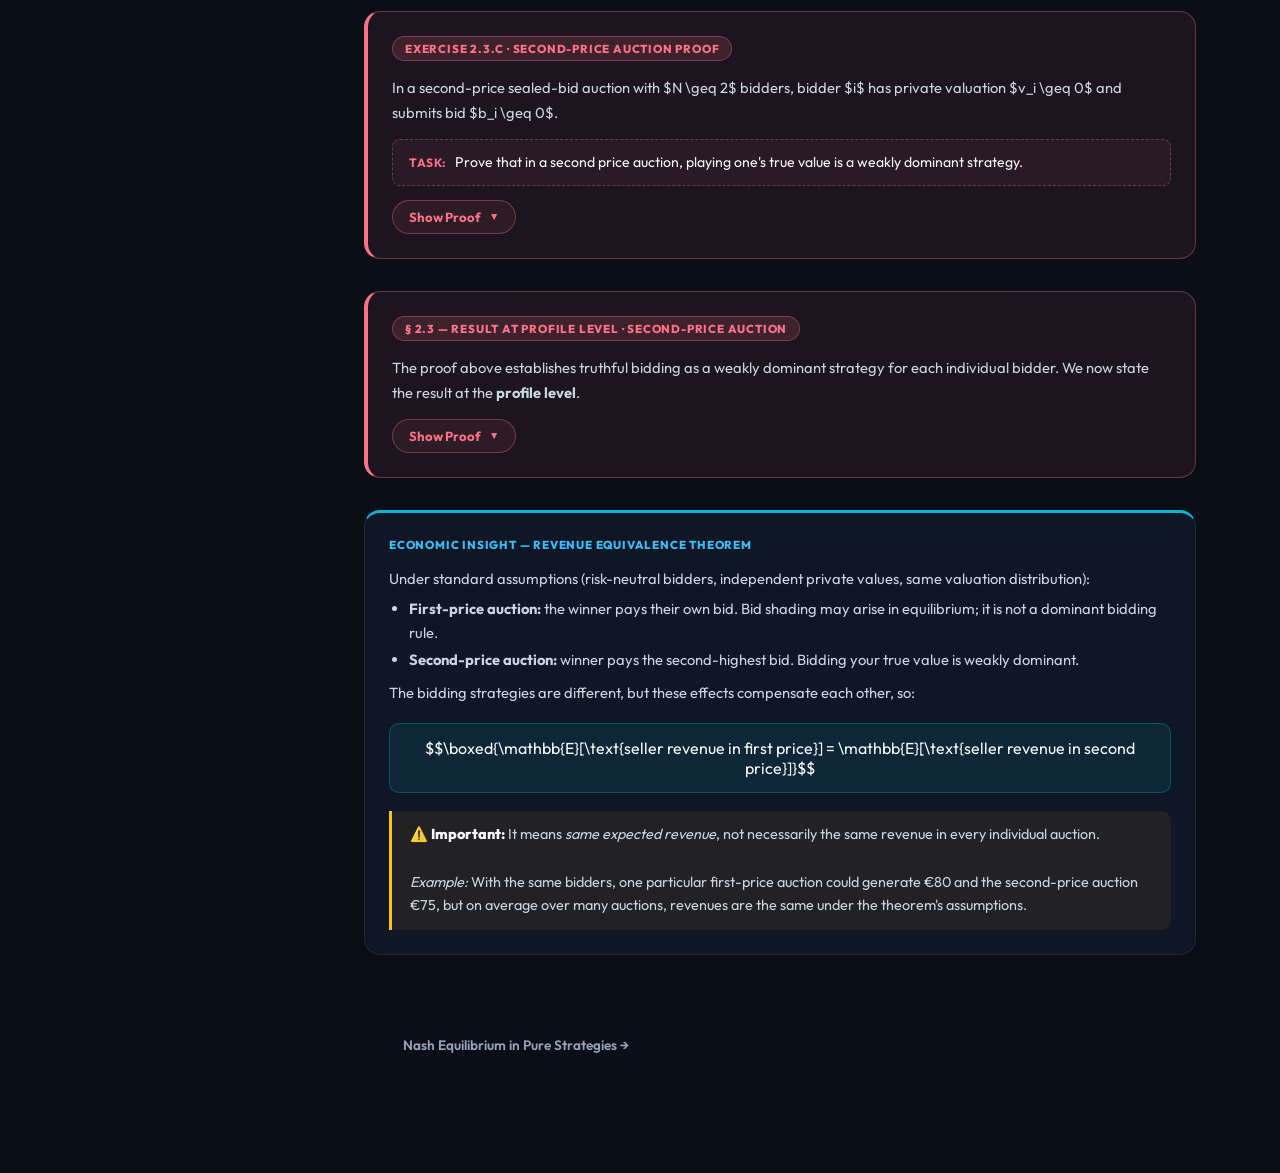
==== commit 334ef94a: "Rewrite pure strategy examples as concise worked solutions" ====
--- a/chapter1.html
+++ b/chapter1.html
@@ -298,19 +298,19 @@
 }
 
 /* Preserve the layout when long formulas and tables are opened on tablets. */
-+.step-body { min-width:0; }
-+.collapsible { scroll-margin-top:80px; min-width:0; }
-+.topbar-breadcrumb { min-width:0; flex-shrink:1; }
-+.chapter-progress-bar { min-width:60px; }
-+mjx-container[display="true"] { overflow-x:auto; overflow-y:hidden; max-width:100%; padding:3px 0; }
-+.notation-table { table-layout:fixed; }
-+.notation-table td:first-child { white-space:normal; }
-+.notation-table td { overflow-wrap:anywhere; }
-+@media(max-width:900px) {
-+  .main-content { min-width:0; }
-+  .concept-card, .prop-box, .example-box { min-width:0; }
-+}
-+</style>
+.step-body { min-width:0; }
+.collapsible { scroll-margin-top:80px; min-width:0; }
+.topbar-breadcrumb { min-width:0; flex-shrink:1; }
+.chapter-progress-bar { min-width:60px; }
+mjx-container[display="true"] { overflow-x:auto; overflow-y:hidden; max-width:100%; padding:3px 0; }
+.notation-table { table-layout:fixed; }
+.notation-table td:first-child { white-space:normal; }
+.notation-table td { overflow-wrap:anywhere; }
+@media(max-width:900px) {
+  .main-content { min-width:0; }
+  .concept-card, .prop-box, .example-box { min-width:0; }
+}
+</style>
 <link href="assets/favicon.svg" rel="icon" type="image/svg+xml"/>
 </head>
 <body>
@@ -460,8 +460,6 @@
       g_1(C,L) = 0, &amp;\quad g_2(C,L) = 0 \\
       g_1(C,C) = 1, &amp;\quad g_2(C,C) = 1
       \end{aligned}$$
-      In compact vector notation $g(s_1, s_2) = (g_1(s_1,s_2),\, g_2(s_1,s_2))$:
-      $$g(L,L) = (1,1), \quad g(L,C) = (0,0), \quad g(C,L) = (0,0), \quad g(C,C) = (1,1)$$
     </div></div>
 <div class="demo-step"><div class="step-num coral">4</div><div class="step-body"><strong>Payoff matrix:</strong>
 <div class="matrix-wrap"><table class="payoff-matrix">
@@ -471,9 +469,9 @@
 <tr><td class="row-label">$C$</td><td>$(0,0)$</td><td>$(1,1)$</td></tr>
 </table></div>
 </div></div>
-<div class="demo-step"><div class="step-num coral">5</div><div class="step-body"><strong>Economic intuition &amp; game type:</strong><br/>
-      Player 1's best choice depends entirely on Player 2: if P2 goes to $L$, P1's best choice is $L$; if P2 goes to $C$, P1's best choice is $C$. Since $g_1 = g_2$ everywhere, interests are perfectly aligned: this is a <span class="game-tag cyan">🤝 Pure Coordination</span> game.
-    </div></div>
+<div class="demo-step"><div class="step-num coral">5</div><div class="step-body"><strong>Game type.</strong>
+<p>Against $L$, choose $L$; against $C$, choose $C$. The same holds for both players. Their payoffs coincide in every cell: this is a <span class="game-tag cyan">🤝 Pure Coordination</span> game.</p>
+</div></div>
 </div>
 </div>
 <!-- EXAMPLE 2: PENALTY -->
@@ -497,8 +495,6 @@
       g_1(R,L) = 1, &amp;\quad g_2(R,L) = 0 \\
       g_1(R,R) = 0, &amp;\quad g_2(R,R) = 1
       \end{aligned}$$
-      In compact vector notation $g(s_1, s_2) = (g_1(s_1,s_2),\, g_2(s_1,s_2))$:
-      $$g(L,L) = (0,1), \quad g(L,R) = (1,0), \quad g(R,L) = (1,0), \quad g(R,R) = (0,1)$$
       Note that $g_1(s) + g_2(s) = 1$ for all profiles: what one player gains, the other loses.
     </div></div>
 <div class="demo-step"><div class="step-num coral">4</div><div class="step-body"><strong>Payoff matrix:</strong>
@@ -509,9 +505,9 @@
 <tr><td class="row-label">$R$</td><td>$(1,0)$</td><td>$(0,1)$</td></tr>
 </table></div>
 </div></div>
-<div class="demo-step"><div class="step-num coral">5</div><div class="step-body"><strong>Economic intuition &amp; game type:</strong><br/>
-      The goalkeeper wants to match sides; the shooter wants to mismatch sides. Interests are strictly opposed: this is a <span class="game-tag red">⚔️ Zero-Sum / Constant-Sum</span> game. No pure strategy is stable.
-    </div></div>
+<div class="demo-step"><div class="step-num coral">5</div><div class="step-body"><strong>Game type.</strong>
+<p>The goalkeeper prefers the same side; the taker prefers the opposite side. Since $g_1+g_2=1$ in every cell, this is a <span class="game-tag red">⚔️ Constant-Sum</span> game, equivalent to a zero-sum game after shifting payoffs. Every pure profile gives one player a profitable deviation.</p>
+</div></div>
 </div>
 </div>
 <!-- EXAMPLE 3: PRISONER'S DILEMMA -->
@@ -541,8 +537,6 @@
       g_1(D,C) = 0, &amp;\quad g_2(D,C) = -10 \\
       g_1(D,D) = -5, &amp;\quad g_2(D,D) = -5
       \end{aligned}$$
-      In compact vector notation $g(s_1, s_2) = (g_1(s_1,s_2),\, g_2(s_1,s_2))$:
-      $$g(C,C) = (-3,-3), \quad g(C,D) = (-10,0), \quad g(D,C) = (0,-10), \quad g(D,D) = (-5,-5)$$
     </div></div>
 <div class="demo-step"><div class="step-num coral">4</div><div class="step-body"><strong>Payoff matrix:</strong>
 <div class="matrix-wrap"><table class="payoff-matrix">
@@ -552,9 +546,9 @@
 <tr><td class="row-label">$D$</td><td>$(0,-10)$</td><td>$(-5,-5)$</td></tr>
 </table></div>
 </div></div>
-<div class="demo-step"><div class="step-num coral">5</div><div class="step-body"><strong>Economic intuition &amp; game type:</strong><br/>
-      Defection ($D$) yields a strictly higher payoff than cooperation ($C$) against both opponent choices. Yet mutual defection $(-5,-5)$ is Pareto-dominated by mutual cooperation $(-3,-3)$. Individual rationality creates collective inefficiency: this is a <span class="game-tag purple">😬 Social Dilemma</span>.
-    </div></div>
+<div class="demo-step"><div class="step-num coral">5</div><div class="step-body"><strong>Game type.</strong>
+<p>Against $C$, defecting gives $0&gt;-3$. Against $D$, it gives $-5&gt;-10$. Thus $D$ strictly dominates $C$ for both players. However, both prefer $(-3,-3)$ at $(C,C)$ to $(-5,-5)$ at $(D,D)$: a <span class="game-tag purple">😬 Social Dilemma</span>.</p>
+</div></div>
 </div>
 </div>
 <!-- EXAMPLE 4: BATTLE OF THE SEXES -->
@@ -583,8 +577,6 @@
       g_1(F,O) = 0, &amp;\quad g_2(F,O) = 0 \\
       g_1(F,F) = 1, &amp;\quad g_2(F,F) = 2
       \end{aligned}$$
-      In compact vector notation $g(s_1, s_2) = (g_1(s_1,s_2),\, g_2(s_1,s_2))$:
-      $$g(O,O) = (2,1), \quad g(O,F) = (0,0), \quad g(F,O) = (0,0), \quad g(F,F) = (1,2)$$
     </div></div>
 <div class="demo-step"><div class="step-num coral">4</div><div class="step-body"><strong>Payoff matrix:</strong>
 <div class="matrix-wrap"><table class="payoff-matrix">
@@ -594,9 +586,9 @@
 <tr><td class="row-label">$F$</td><td>$(0,0)$</td><td>$(1,2)$</td></tr>
 </table></div>
 </div></div>
-<div class="demo-step"><div class="step-num coral">5</div><div class="step-body"><strong>Economic intuition &amp; game type:</strong><br/>
-      Players agree that coordination is better than mismatching, but have conflicting preferences over which coordinated outcome to choose. Combines <span class="game-tag cyan">🤝 Coordination</span> and <span class="game-tag red">⚔️ Conflict</span>.
-    </div></div>
+<div class="demo-step"><div class="step-num coral">5</div><div class="step-body"><strong>Game type.</strong>
+<p>Both players prefer being together to being apart. Player 1 prefers $(O,O)$, while Player 2 prefers $(F,F)$. The game combines <span class="game-tag cyan">🤝 Coordination</span> with <span class="game-tag red">⚔️ Conflict</span> over where to meet.</p>
+</div></div>
 </div>
 </div>
 <!-- EXAMPLE 5: HAWK-DOVE -->
@@ -625,8 +617,6 @@
       g_1(D,H) = 0, &amp;\quad g_2(D,H) = 2 \\
       g_1(D,D) = 1, &amp;\quad g_2(D,D) = 1
       \end{aligned}$$
-      In compact vector notation $g(s_1, s_2) = (g_1(s_1,s_2),\, g_2(s_1,s_2))$:
-      $$g(H,H) = (-1,-1), \quad g(H,D) = (2,0), \quad g(D,H) = (0,2), \quad g(D,D) = (1,1)$$
     </div></div>
 <div class="demo-step"><div class="step-num coral">4</div><div class="step-body"><strong>Payoff matrix:</strong>
 <div class="matrix-wrap"><table class="payoff-matrix">
@@ -636,9 +626,9 @@
 <tr><td class="row-label">$D$</td><td>$(0,2)$</td><td>$(1,1)$</td></tr>
 </table></div>
 </div></div>
-<div class="demo-step"><div class="step-num coral">5</div><div class="step-body"><strong>Economic intuition &amp; game type:</strong><br/>
-      The best response to $H$ is $D$ (retreat rather than fight to the death). The best response to $D$ is $H$ (exploit a yielding rival). Players want to choose opposite actions: this is an <span class="game-tag blue">🔄 Anti-Coordination</span> game.
-    </div></div>
+<div class="demo-step"><div class="step-num coral">5</div><div class="step-body"><strong>Game type.</strong>
+<p>Against $H$, choose $D$ because $0&gt;-1$. Against $D$, choose $H$ because $2&gt;1$. Both players prefer the opposite action to their opponent: <span class="game-tag blue">🔄 Anti-Coordination</span>.</p>
+</div></div>
 </div>
 </div>
 <!-- EXAMPLE 6: STAG HUNT -->
@@ -667,8 +657,6 @@
       g_1(D,S) = 0, &amp;\quad g_2(D,S) = 1 \\
       g_1(D,D) = 2, &amp;\quad g_2(D,D) = 2
       \end{aligned}$$
-      In compact vector notation $g(s_1, s_2) = (g_1(s_1,s_2),\, g_2(s_1,s_2))$:
-      $$g(S,S) = (1,1), \quad g(S,D) = (1,0), \quad g(D,S) = (0,1), \quad g(D,D) = (2,2)$$
     </div></div>
 <div class="demo-step"><div class="step-num coral">4</div><div class="step-body"><strong>Payoff matrix:</strong>
 <div class="matrix-wrap"><table class="payoff-matrix">
@@ -678,9 +666,9 @@
 <tr><td class="row-label">$D$</td><td>$(0,1)$</td><td>$(2,2)$</td></tr>
 </table></div>
 </div></div>
-<div class="demo-step"><div class="step-num coral">5</div><div class="step-body"><strong>Economic intuition &amp; game type:</strong><br/>
-      Coordinating on Deer $(D,D)$ yields the highest payoff $(2,2)$ for both players, but choosing Deer ($D$) is risky because if the other player chooses Stag ($S$), the Deer player gets 0. Choosing Stag ($S$) guarantees a payoff of 1 regardless of what the other player chooses. This illustrates the tension between payoff efficiency and strategic uncertainty: <span class="game-tag cyan">🤝 Coordination</span>.
-    </div></div>
+<div class="demo-step"><div class="step-num coral">5</div><div class="step-body"><strong>Game type.</strong>
+<p>$S$ gives $1$ against either action. $D$ gives $0$ against $S$, but $2$ against $D$. Thus $(D,D)$ gives both players more than $(S,S)$, while $S$ guarantees a payoff of $1$: <span class="game-tag cyan">🤝 Coordination</span> with a safe action.</p>
+</div></div>
 </div>
 </div>
 <!-- EXAMPLE 7: COURNOT -->
@@ -696,21 +684,16 @@
   </div>
 <button class="toggle-btn example-toggle" onclick="toggle(this,'cou-sol')">▶ Show Solution <span class="arrow">▼</span></button>
 <div class="collapsible" id="cou-sol">
-<div class="demo-step"><div class="step-num coral">1</div><div class="step-body"><strong>Players:</strong> $N = \{1, 2\}$ (Firm 1 and Firm 2).</div></div>
-<div class="demo-step"><div class="step-num coral">2</div><div class="step-body"><strong>Strategy sets:</strong> $S_1 = \mathbb{R}_+$ and $S_2 = \mathbb{R}_+$. Each firm $i$ chooses a continuous quantity $q_i \in [0, +\infty)$. Continuous strategy space: cannot be drawn as a discrete matrix.</div></div>
-<div class="demo-step"><div class="step-num coral">3</div><div class="step-body"><strong>Payoff functions:</strong><br/>
-      Let $q_j$ denote the quantity chosen by the rival firm. Firm $i$'s profit is total revenue minus total cost:
-      $$\begin{aligned}
-      g_i(q_i,\, q_j) &amp;= P(Q) \cdot q_i - c \cdot q_i \\
-      &amp;= q_i \bigl[ P(q_i + q_j) - c \bigr] \\
-      &amp;= q_i \bigl[ \max(13 - q_i - q_j,\; 0) - c \bigr]
-      \end{aligned}$$
-    </div></div>
-<div class="demo-step"><div class="step-num coral">4</div><div class="step-body"><strong>Decoding the strategic interdependence:</strong><br/>
-      Why does $q_j$ enter firm $i$'s payoff?
-      $$q_j \uparrow \implies Q = q_i + q_j \uparrow \implies P \downarrow \implies g_i(q_i, q_j) \text{ drops}$$
-      Even if firm $i$ keeps $q_i$ unchanged, a production increase by firm $j$ depresses the market price, reducing firm $i$'s revenue. This strategic externality is solved for equilibrium in Section 3.2.
-    </div></div>
+<div class="demo-step"><div class="step-num coral">1</div><div class="step-body"><strong>Players and strategies.</strong>
+$$N=\{1,2\},\qquad S_1=S_2=\mathbb R_+.$$<p>Each firm chooses a nonnegative quantity $q_i$. The strategy sets are continuous, so a finite payoff matrix cannot represent the whole game.</p>
+</div></div>
+<div class="demo-step"><div class="step-num coral">2</div><div class="step-body"><strong>Profit = revenue − cost.</strong>
+<p>Write $q_j$ for the other firm’s quantity. Total output is $Q=q_i+q_j$:</p>$$\begin{aligned}g_i(q_i,q_j)&amp;=P(q_i+q_j)q_i-cq_i,\\[3pt]&amp;=q_i\left[\max\{13-q_i-q_j,0\}-c\right].\end{aligned}$$
+</div></div>
+<div class="demo-step"><div class="step-num coral">3</div><div class="step-body"><strong>Why the rival’s quantity matters.</strong>
+<p>Hold $q_i$ fixed. While the price is positive, an increase in $q_j$ lowers the price and therefore firm $i$’s revenue. Once the price reaches zero, further output cannot lower it. This is why $g_i$ depends on both quantities.</p>
+</div></div>
+
 </div>
 </div>
 <!-- COMPLEMENT: FIRST-PRICE SEALED-BID AUCTION -->
@@ -727,18 +710,18 @@
 <button class="toggle-btn example-toggle" onclick="toggle(this,'fpa-sol')">▶ Show Solution <span class="arrow">▼</span></button>
 <div class="collapsible" id="fpa-sol">
 <div class="demo-step"><div class="step-num coral">1</div><div class="step-body"><strong>Players:</strong> $N = \{1, 2, \ldots, N\}$.</div></div>
-<div class="demo-step"><div class="step-num coral">2</div><div class="step-body"><strong>Strategy sets:</strong> $S_i = \mathbb{R}_+$ for every $i \in N$ (bid $b_i \geq 0$). Continuous space.</div></div>
+<div class="demo-step"><div class="step-num coral">2</div><div class="step-body"><strong>Strategy sets:</strong> $S_i = \mathbb{R}_+$ for every $i \in N$ (the chosen bid is $b_i\geq0$).</div></div>
 <div class="demo-step"><div class="step-num coral">3</div><div class="step-body"><strong>Notation:</strong>
 <ul>
 <li>$v_i$: private valuation of bidder $i$.</li>
 <li>$b_i$: bid submitted by bidder $i$.</li>
-<li>$m_i(b) = \max_{j \neq i} b_j$: highest bid submitted by all competitors of $i$.</li>
+<li>$m_i(b) = \max_{j \neq i} b_j$: highest competing bid.</li>
 <li>$M(b) = |\{j \in N : b_j = \max_k b_k\}|$: number of bidders tied for the highest bid.</li>
 </ul>
 </div></div>
 <div class="demo-step"><div class="step-num coral">4</div><div class="step-body"><strong>Payoff cases:</strong>
 <ul>
-<li><strong>Case 1 ($b_i &gt; m_i(b)$):</strong> Bidder $i$ is the sole highest bidder. She wins and pays <em>her own bid</em> $b_i$. Net surplus: $g_i = v_i - b_i$.</li>
+<li><strong>Case 1 ($b_i &gt; m_i(b)$):</strong> Bidder $i$ is the sole highest bidder. She wins and pays <em>her own bid</em> $b_i$. Payoff: $g_i = v_i - b_i$.</li>
 <li><strong>Case 2 ($b_i &lt; m_i(b)$):</strong> Bidder $i$ loses. She receives nothing and pays nothing: $g_i = 0$.</li>
 <li><strong>Case 3 ($b_i = m_i(b)$):</strong> Tie at the top. Bidder $i$ wins with probability $\frac{1}{M(b)}$ and pays $b_i$. Expected payoff: $\frac{v_i - b_i}{M(b)}$.</li>
 </ul>
@@ -769,18 +752,18 @@
 <button class="toggle-btn example-toggle" onclick="toggle(this,'spa-sol')">▶ Show Solution <span class="arrow">▼</span></button>
 <div class="collapsible" id="spa-sol">
 <div class="demo-step"><div class="step-num coral">1</div><div class="step-body"><strong>Players:</strong> $N = \{1, 2, \ldots, N\}$.</div></div>
-<div class="demo-step"><div class="step-num coral">2</div><div class="step-body"><strong>Strategy sets:</strong> $S_i = \mathbb{R}_+$ for every $i \in N$ (bid $b_i \geq 0$). Continuous space.</div></div>
+<div class="demo-step"><div class="step-num coral">2</div><div class="step-body"><strong>Strategy sets:</strong> $S_i = \mathbb{R}_+$ for every $i \in N$ (the chosen bid is $b_i\geq0$).</div></div>
 <div class="demo-step"><div class="step-num coral">3</div><div class="step-body"><strong>Notation:</strong>
 <ul>
 <li>$v_i$: private valuation of bidder $i$.</li>
 <li>$b_i$: bid submitted by bidder $i$.</li>
-<li>$m_i(b) = \max_{j \neq i} b_j$: highest bid submitted by all competitors of $i$.</li>
+<li>$m_i(b) = \max_{j \neq i} b_j$: highest competing bid.</li>
 <li>$M(b) = |\{j \in N : b_j = \max_{k} b_k\}|$: number of bidders tied for the highest bid.</li>
 </ul>
 </div></div>
 <div class="demo-step"><div class="step-num coral">4</div><div class="step-body"><strong>Three payoff cases:</strong>
 <ul>
-<li><strong>Case 1 ($b_i &gt; m_i(b)$):</strong> Bidder $i$ is the sole highest bidder. She wins the object and pays the second-highest bid $m_i(b)$. Her net surplus is valuation minus price paid: $g_i = v_i - m_i(b)$.</li>
+<li><strong>Case 1 ($b_i &gt; m_i(b)$):</strong> Bidder $i$ is the sole highest bidder. She wins the object and pays the second-highest bid $m_i(b)$. Her payoff is valuation minus payment: $g_i = v_i - m_i(b)$.</li>
 <li><strong>Case 2 ($b_i &lt; m_i(b)$):</strong> Bidder $i$ loses. She receives nothing and pays nothing: $g_i = 0$.</li>
 <li><strong>Case 3 ($b_i = m_i(b)$):</strong> Tie at the top. Bidder $i$ wins with probability $\frac{1}{M(b)}$. The winner pays $m_i(b) = b_i$. Expected payoff is $\frac{v_i - m_i(b)}{M(b)}$.</li>
 </ul>
@@ -930,46 +913,16 @@
 </div>
 <button class="toggle-btn example-toggle" onclick="toggle(this,'dom-ex-all')">► Show Solution <span class="arrow">▼</span></button>
 <div class="collapsible" id="dom-ex-all">
-<div style="font-weight:800; color:var(--text); border-bottom:1px solid var(--border); padding-bottom:6px; margin-bottom:12px; margin-top:4px; font-size:0.95rem;">Game 1</div>
-<div class="demo-step"><div class="step-num coral">A</div><div class="step-body"><strong>Strictly dominated strategies:</strong><br/>
-<em>Player 1:</em> Against $L$ (P2): $g_1(L,L)=1 &gt; g_1(C,L)=0 \implies L$ is better. Against $C$ (P2): $g_1(C,C)=1 &gt; g_1(L,C)=0 \implies C$ is better. The preferred row switches depending on P2's action: <strong>no strictly dominated strategy for P1.</strong><br/>
-<em>Player 2:</em> By symmetry, the same reasoning applies: <strong>no strictly dominated strategy for P2.</strong>
-</div></div>
-<div class="demo-step"><div class="step-num coral">B</div><div class="step-body"><strong>Strictly dominant strategies:</strong><br/>
-      A strategy is strictly dominant if it is strictly best against <em>every</em> opponent action. Here, $L$ is only best when P2 plays $L$, and $C$ is only best when P2 plays $C$. <strong>No strictly dominant strategy for either player.</strong>
-</div></div>
-<div class="demo-step"><div class="step-num coral">C</div><div class="step-body"><strong>Equilibrium in strictly dominant strategies:</strong><br/>
-      Since no player has a strictly dominant strategy, <strong>no equilibrium in strictly dominant strategies exists.</strong>
-</div></div>
-<div style="font-weight:800; color:var(--text); border-top:1px solid var(--border); border-bottom:1px solid var(--border); padding:8px 0 6px; margin:16px 0 12px; font-size:0.95rem;">Game 2</div>
-<div class="demo-step"><div class="step-num coral">A</div><div class="step-body"><strong>Strictly dominated strategies:</strong><br/>
-<em>Player 1:</em> Against $L$ (P2): $g_1(R,L)=1 &gt; g_1(L,L)=-1 \implies R$ is better. Against $R$ (P2): $g_1(L,R)=1 &gt; g_1(R,R)=-1 \implies L$ is better. The preferred row switches: <strong>no strictly dominated strategy for P1.</strong><br/>
-<em>Player 2:</em> Against $L$ (P1): $g_2(L,L)=1 &gt; g_2(L,R)=-1 \implies L$ is better. Against $R$ (P1): $g_2(R,R)=1 &gt; g_2(R,L)=-1 \implies R$ is better. The preferred column switches: <strong>no strictly dominated strategy for P2.</strong>
-</div></div>
-<div class="demo-step"><div class="step-num coral">B</div><div class="step-body"><strong>Strictly dominant strategies:</strong><br/>
-      No strategy is always strictly best for either player. <strong>No strictly dominant strategy for either player.</strong>
-</div></div>
-<div class="demo-step"><div class="step-num coral">C</div><div class="step-body"><strong>Equilibrium in strictly dominant strategies:</strong><br/>
-      Since no player has a strictly dominant strategy, <strong>no equilibrium in strictly dominant strategies exists.</strong>
-</div></div>
-<div style="font-weight:800; color:var(--text); border-top:1px solid var(--border); border-bottom:1px solid var(--border); padding:8px 0 6px; margin:16px 0 12px; font-size:0.95rem;">Game 3</div>
-<div class="demo-step"><div class="step-num coral">A</div><div class="step-body"><strong>Strictly dominated strategies:</strong><br/>
-<em>Player 1:</em> Does $D$ strictly dominate $C$?<br/>
-        Against $C$ (P2): $g_1(D,C) = 0 &gt; g_1(C,C) = -3$ ✓<br/>
-        Against $D$ (P2): $g_1(D,D) = -5 &gt; g_1(C,D) = -10$ ✓<br/>
-      Yes: <strong>$C$ is strictly dominated by $D$ for P1.</strong><br/><br/>
-<em>Player 2:</em> Does $D$ strictly dominate $C$?<br/>
-        Against $C$ (P1): $g_2(C,D) = 0 &gt; g_2(C,C) = -3$ ✓<br/>
-        Against $D$ (P1): $g_2(D,D) = -5 &gt; g_2(D,C) = -10$ ✓<br/>
-      Yes: <strong>$C$ is strictly dominated by $D$ for P2.</strong>
-</div></div>
-<div class="demo-step"><div class="step-num coral">B</div><div class="step-body"><strong>Strictly dominant strategies:</strong><br/>
-<em>Player 1:</em> Strategy $D$ is strictly better than $C$ against every strategy of P2 (shown above). <strong>$D$ is strictly dominant for P1.</strong><br/>
-<em>Player 2:</em> Strategy $D$ is strictly better than $C$ against every strategy of P1 (shown above). <strong>$D$ is strictly dominant for P2.</strong>
-</div></div>
-<div class="demo-step"><div class="step-num coral">C</div><div class="step-body"><strong>Equilibrium in strictly dominant strategies:</strong><br/>
-      Every player has a strictly dominant strategy ($D$ for each), so the profile $(D,D)$ is a strictly dominant strategy equilibrium. <strong>The equilibrium in strictly dominant strategies is $(D, D)$</strong> with payoffs $g(D,D) = (-5, -5)$.
-    </div></div>
+<div class="demo-step"><div class="step-num coral">1</div><div class="step-body"><strong>Game 1.</strong>
+<p>Player 1 compares the two rows:</p>$$\begin{aligned}g_1(L,L)=1&amp;&gt;0=g_1(C,L),\\[3pt]g_1(C,C)=1&amp;&gt;0=g_1(L,C).\end{aligned}$$<p>The better action changes with the opponent’s action. By symmetry, the same holds for Player 2. Neither player has a strictly dominated or strictly dominant strategy. There is no equilibrium in strictly dominant strategies.</p>
+</div></div>
+<div class="demo-step"><div class="step-num coral">2</div><div class="step-body"><strong>Game 2.</strong>
+<p>For Player 1:</p>$$\begin{aligned}g_1(R,L)=1&amp;&gt;-1=g_1(L,L),\\[3pt]g_1(L,R)=1&amp;&gt;-1=g_1(R,R).\end{aligned}$$<p>For Player 2:</p>$$\begin{aligned}g_2(L,L)=1&amp;&gt;-1=g_2(L,R),\\[3pt]g_2(R,R)=1&amp;&gt;-1=g_2(R,L).\end{aligned}$$<p>For each player, the preferred action changes. There is no strictly dominated strategy, no strictly dominant strategy, and no equilibrium in strictly dominant strategies.</p>
+</div></div>
+<div class="demo-step"><div class="step-num coral">3</div><div class="step-body"><strong>Game 3.</strong>
+<p>For Player 1:</p>$$\begin{aligned}g_1(D,C)=0&amp;&gt;-3=g_1(C,C),\\[3pt]g_1(D,D)=-5&amp;&gt;-10=g_1(C,D).\end{aligned}$$<p>For Player 2:</p>$$\begin{aligned}g_2(C,D)=0&amp;&gt;-3=g_2(C,C),\\[3pt]g_2(D,D)=-5&amp;&gt;-10=g_2(D,C).\end{aligned}$$<p>$C$ is strictly dominated by $D$ for both players. Since these are the only two actions, $D$ is strictly dominant for each player.</p>$$\boxed{\text{Strictly dominant strategy equilibrium: }(D,D).}$$$$g(D,D)=(-5,-5).$$
+</div></div>
+
 </div>
 </div>
 <!-- §2.2 IESDS -->
@@ -1029,18 +982,13 @@
   </div>
 <button class="toggle-btn example-toggle" onclick="toggle(this,'iesds-ex-1')">▶ Show Solution <span class="arrow">▼</span></button>
 <div class="collapsible" id="iesds-ex-1">
-<div class="demo-step"><div class="step-num coral">1</div><div class="step-body"><strong>Player 2 is rational → she will never play a strictly dominated strategy.</strong><br/>
-      Is $S$ strictly dominated for P2? Compare column $T$ to column $S$ across all rows:<br/>
-        Row $S$: $g_2(S,T) = -1 &gt; g_2(S,S) = -2$ ✓<br/>
-        Row $T$: $g_2(T,T) = -5 &gt; g_2(T,S) = -10$ ✓<br/>
-      Yes — $S$ is strictly dominated by $T$ for P2. A rational P2 will never play $S$: <strong>P2 plays $T$.</strong>
-</div></div>
-<div class="demo-step"><div class="step-num coral">2</div><div class="step-body"><strong>Knowing P2 plays $T$, what should P1 play?</strong><br/>
-      P1 compares her payoffs in column $T$:<br/>
-        $g_1(T,T) = -5 &gt; g_1(S,T) = -10$<br/>
-      $T$ is strictly better for P1 when P2 plays $T$.
-    </div></div>
-<div class="demo-step"><div class="step-num coral">✓</div><div class="step-body"><strong>Answer:</strong> Player 1 should play <strong>$T$</strong>. (The unique IESDS solution is $(T,T)$ with payoff $g(T,T)=(-5,-5)$.)</div></div>
+<div class="demo-step"><div class="step-num coral">1</div><div class="step-body"><strong>Use Player 2’s rationality.</strong>
+$$\begin{aligned}g_2(S,T)=-1&amp;&gt;-2=g_2(S,S),\\[3pt]g_2(T,T)=-5&amp;&gt;-10=g_2(T,S).\end{aligned}$$<p>$T$ strictly dominates $S$ for Player 2. A rational Player 2 therefore chooses $T$.</p>
+</div></div>
+<div class="demo-step"><div class="step-num coral">2</div><div class="step-body"><strong>Choose Player 1’s best response to $T$.</strong>
+$$g_1(T,T)=-5&gt;-10=g_1(S,T).$$$$\boxed{\text{Player 1 chooses }T.}$$<p>The unique profile surviving IESDS is $(T,T)$, with payoffs $(-5,-5)$.</p>
+</div></div>
+
 </div>
 </div>
 <div class="example-box">
@@ -1059,27 +1007,20 @@
   </div>
 <button class="toggle-btn example-toggle" onclick="toggle(this,'iesds-ex-2')">▶ Show Solution <span class="arrow">▼</span></button>
 <div class="collapsible" id="iesds-ex-2">
-<div class="demo-step"><div class="step-num coral">1</div><div class="step-body"><strong>Round 1 — Initial game $\Gamma^1 = \{H, B\} \times \{G, M, D\}$:</strong><br/>
-      • <em>Player 1:</em> Against $G$, $H$ gives $2 &gt; 1$; against $M$, $B$ gives $4 &gt; 1$. Neither row dominates.<br/>
-      • <em>Player 2:</em> Compare column $M$ with column $G$ across all rows:<br/>
-        Row $H$: $g_2(H,G) = 2 &gt; g_2(H,M) = 1$ ✓<br/>
-        Row $B$: $g_2(B,G) = 2 &gt; g_2(B,M) = 1$ ✓<br/>
-      Column $M$ is strictly dominated by column $G$ for Player 2. <strong>Eliminate column $M$.</strong><br/>
-      Residual game: $\Gamma^2 = \{H, B\} \times \{G, D\}$.
-    </div></div>
-<div class="demo-step"><div class="step-num coral">2</div><div class="step-body"><strong>Round 2 — Residual game $\Gamma^2 = \{H, B\} \times \{G, D\}$:</strong><br/>
-      Compare row $B$ to row $H$ for Player 1 across remaining columns $\{G, D\}$:<br/>
-        Col $G$: $g_1(H,G) = 2 &gt; g_1(B,G) = 1$ ✓<br/>
-        Col $D$: $g_1(H,D) = 4 &gt; g_1(B,D) = 3$ ✓<br/>
-      Row $B$ is strictly dominated by row $H$ for Player 1. <strong>Eliminate row $B$.</strong><br/>
-      Residual game: $\Gamma^3 = \{H\} \times \{G, D\}$.
-    </div></div>
-<div class="demo-step"><div class="step-num coral">3</div><div class="step-body"><strong>Round 3 — Residual game $\Gamma^3 = \{H\} \times \{G, D\}$:</strong><br/>
-      Only row $H$ remains for Player 1. Compare columns $D$ and $G$ in row $H$ for Player 2:<br/>
-        $g_2(H,G) = 2 &gt; g_2(H,D) = 0$ ✓<br/>
-      Column $D$ is strictly dominated by column $G$ for Player 2. <strong>Eliminate column $D$.</strong>
-</div></div>
-<div class="demo-step"><div class="step-num coral">✓</div><div class="step-body"><strong>Conclusion:</strong> Game A is solvable by IESDS. The unique surviving profile is <strong>$(H, G)$</strong> with payoff vector $g(H,G) = (2,2)$.</div></div>
+<div class="demo-step"><div class="step-num coral">1</div><div class="step-body"><strong>Delete column $M$.</strong>
+<p>Initially, neither row dominates: $H$ is better against $G$ ($2&gt;1$), while $B$ is better against $M$ ($4&gt;1$). For Player 2:</p>$$\begin{aligned}g_2(H,G)=2&amp;&gt;1=g_2(H,M),\\[3pt]g_2(B,G)=2&amp;&gt;1=g_2(B,M).\end{aligned}$$<p>$G$ strictly dominates $M$. Remaining actions: $\{H,B\}\times\{G,D\}$.</p>
+</div></div>
+<div class="demo-step"><div class="step-num coral">2</div><div class="step-body"><strong>Delete row $B$.</strong>
+$$\begin{aligned}g_1(H,G)=2&amp;&gt;1=g_1(B,G),\\[3pt]g_1(H,D)=4&amp;&gt;3=g_1(B,D).\end{aligned}$$<p>$H$ strictly dominates $B$ on the remaining columns. Remaining actions: $\{H\}\times\{G,D\}$.</p>
+</div></div>
+<div class="demo-step"><div class="step-num coral">3</div><div class="step-body"><strong>Delete column $D$.</strong>
+$$g_2(H,G)=2&gt;0=g_2(H,D).$$<p>Only row $H$ remains, so $G$ strictly dominates $D$.</p>
+</div></div>
+<div class="demo-step"><div class="step-num coral">✓</div><div class="step-body"><strong>Result.</strong>
+$$\boxed{\text{IESDS solution: }(H,G).}$$
+$$g(H,G)=(2,2).$$
+</div></div>
+
 </div>
 </div>
 <div class="example-box">
@@ -1100,48 +1041,26 @@
   </div>
 <button class="toggle-btn example-toggle" onclick="toggle(this,'iesds-ex-3')">▶ Show Solution <span class="arrow">▼</span></button>
 <div class="collapsible" id="iesds-ex-3">
-<div class="demo-step"><div class="step-num coral">1</div><div class="step-body"><strong>Round 1 — Player 2 column $A$ vs column $D$:</strong><br/>
-      Compare $g_2(\cdot, A)$ with $g_2(\cdot, D)$ across all 4 rows in $\Gamma^1$:<br/>
-      Row $A$: $g_2(A,D) = 4 &gt; g_2(A,A) = 2$ ✓<br/>
-      Row $B$: $g_2(B,D) = 1 &gt; g_2(B,A) = 0$ ✓<br/>
-      Row $C$: $g_2(C,D) = 1 &gt; g_2(C,A) = 0$ ✓<br/>
-      Row $D$: $g_2(D,D) = 8 &gt; g_2(D,A) = 5$ ✓<br/>
-      Column $A$ is strictly dominated by column $D$ for Player 2. <strong>Eliminate column $A$.</strong><br/>
-      Residual game: $\Gamma^2 = \{A,B,C,D\} \times \{B,C,D\}$.
-    </div></div>
-<div class="demo-step"><div class="step-num coral">2</div><div class="step-body"><strong>Round 2 — Player 1 in $\{A,B,C,D\} \times \{B,C,D\}$:</strong><br/>
-      • Compare row $A$ to row $B$ across remaining columns $\{B,C,D\}$:<br/>
-        Col $B$: $g_1(B,B) = 3 &gt; g_1(A,B) = 2$ ✓<br/>
-        Col $C$: $g_1(B,C) = 2 &gt; g_1(A,C) = 1$ ✓<br/>
-        Col $D$: $g_1(B,D) = 1 &gt; g_1(A,D) = 0$ ✓<br/>
-      Row $A$ is strictly dominated by row $B$. <strong>Eliminate row $A$.</strong><br/><br/>
-      • Compare row $D$ to row $C$ across remaining columns $\{B,C,D\}$:<br/>
-        Col $B$: $g_1(C,B) = 2 &gt; g_1(D,B) = 1$ ✓<br/>
-        Col $C$: $g_1(C,C) = 1 &gt; g_1(D,C) = 0$ ✓<br/>
-        Col $D$: $g_1(C,D) = 5 &gt; g_1(D,D) = 4$ ✓<br/>
-      Row $D$ is strictly dominated by row $C$. <strong>Eliminate row $D$.</strong><br/>
-      Residual game: $\Gamma^3 = \{B,C\} \times \{B,C,D\}$.
-    </div></div>
-<div class="demo-step"><div class="step-num coral">3</div><div class="step-body"><strong>Round 3 — Player 2 in $\{B,C\} \times \{B,C,D\}$:</strong><br/>
-      Compare column $D$ to column $B$ across remaining rows $\{B,C\}$:<br/>
-        Row $B$: $g_2(B,B) = 2 &gt; g_2(B,D) = 1$ ✓<br/>
-        Row $C$: $g_2(C,B) = 2 &gt; g_2(C,D) = 1$ ✓<br/>
-      Column $D$ is strictly dominated by column $B$. <strong>Eliminate column $D$.</strong><br/>
-      Residual game: $\Gamma^4 = \{B,C\} \times \{B,C\}$.
-    </div></div>
-<div class="demo-step"><div class="step-num coral">4</div><div class="step-body"><strong>Round 4 — Player 1 in $\{B,C\} \times \{B,C\}$:</strong><br/>
-      Compare row $C$ to row $B$ across remaining columns $\{B,C\}$:<br/>
-        Col $B$: $g_1(B,B) = 3 &gt; g_1(C,B) = 2$ ✓<br/>
-        Col $C$: $g_1(B,C) = 2 &gt; g_1(C,C) = 1$ ✓<br/>
-      Row $C$ is strictly dominated by row $B$. <strong>Eliminate row $C$.</strong><br/>
-      Residual game: $\Gamma^5 = \{B\} \times \{B,C\}$.
-    </div></div>
-<div class="demo-step"><div class="step-num coral">5</div><div class="step-body"><strong>Round 5 — Player 2 in $\{B\} \times \{B,C\}$:</strong><br/>
-      Only row $B$ remains for Player 1. Compare columns $B$ and $C$ in row $B$:<br/>
-        $g_2(B,B) = 2 &gt; g_2(B,C) = 1$ ✓<br/>
-      Column $C$ is strictly dominated by column $B$. <strong>Eliminate column $C$.</strong>
-</div></div>
-<div class="demo-step"><div class="step-num coral">✓</div><div class="step-body"><strong>Conclusion:</strong> Game B is fully solvable by IESDS. The unique solution is <strong>$(B, B)$</strong> with payoff vector $g(B,B) = (3,2)$.</div></div>
+<div class="demo-step"><div class="step-num coral">1</div><div class="step-body"><strong>Delete column $A$.</strong>
+<p>Compare Player 2’s payoffs from $D$ and $A$ in every row:</p>$$\begin{aligned}g_2(A,D)=4&amp;&gt;2=g_2(A,A),\\[3pt]g_2(B,D)=1&amp;&gt;0=g_2(B,A),\\[3pt]g_2(C,D)=1&amp;&gt;0=g_2(C,A),\\[3pt]g_2(D,D)=8&amp;&gt;5=g_2(D,A).\end{aligned}$$<p>$D$ strictly dominates $A$. Remaining actions: $\{A,B,C,D\}\times\{B,C,D\}$.</p>
+</div></div>
+<div class="demo-step"><div class="step-num coral">2</div><div class="step-body"><strong>Delete rows $A$ and $D$.</strong>
+<p>On columns $B,C,D$, row $B$ strictly dominates row $A$:</p>$$\begin{aligned}g_1(B,B)=3&amp;&gt;2=g_1(A,B),\\[3pt]g_1(B,C)=2&amp;&gt;1=g_1(A,C),\\[3pt]g_1(B,D)=1&amp;&gt;0=g_1(A,D).\end{aligned}$$<p>On the same columns, row $C$ strictly dominates row $D$:</p>$$\begin{aligned}g_1(C,B)=2&amp;&gt;1=g_1(D,B),\\[3pt]g_1(C,C)=1&amp;&gt;0=g_1(D,C),\\[3pt]g_1(C,D)=5&amp;&gt;4=g_1(D,D).\end{aligned}$$<p>Remaining actions: $\{B,C\}\times\{B,C,D\}$.</p>
+</div></div>
+<div class="demo-step"><div class="step-num coral">3</div><div class="step-body"><strong>Delete column $D$.</strong>
+$$\begin{aligned}g_2(B,B)=2&amp;&gt;1=g_2(B,D),\\[3pt]g_2(C,B)=2&amp;&gt;1=g_2(C,D).\end{aligned}$$<p>$B$ strictly dominates $D$. Remaining actions: $\{B,C\}\times\{B,C\}$.</p>
+</div></div>
+<div class="demo-step"><div class="step-num coral">4</div><div class="step-body"><strong>Delete row $C$.</strong>
+$$\begin{aligned}g_1(B,B)=3&amp;&gt;2=g_1(C,B),\\[3pt]g_1(B,C)=2&amp;&gt;1=g_1(C,C).\end{aligned}$$<p>$B$ strictly dominates $C$. Remaining actions: $\{B\}\times\{B,C\}$.</p>
+</div></div>
+<div class="demo-step"><div class="step-num coral">5</div><div class="step-body"><strong>Delete column $C$.</strong>
+$$g_2(B,B)=2&gt;1=g_2(B,C).$$<p>Only row $B$ remains, so column $B$ strictly dominates $C$.</p>
+</div></div>
+<div class="demo-step"><div class="step-num coral">✓</div><div class="step-body"><strong>Result.</strong>
+$$\boxed{\text{IESDS solution: }(B,B).}$$
+$$g(B,B)=(3,2).$$
+</div></div>
+
 </div>
 </div>
 <!-- §2.3 WEAK DOMINANCE -->
@@ -1157,7 +1076,7 @@
 </div>
 <div class="concept-card blue-top">
 <div class="card-title blue">B. Formal Definitions</div>
-<table class="comparison-table">
+<div class="matrix-wrap"><table class="comparison-table">
 <tr><th>Concept</th><th>Mathematical Condition</th><th>Interpretation</th></tr>
 <tr>
 <td>Strict Dominance</td>
@@ -1169,7 +1088,7 @@
 <td>$g_i(t_i, s_{-i}) \geq g_i(s_i, s_{-i}) \quad \forall\, s_{-i}$<br/>with strict inequality for at least one $s_{-i}$</td>
 <td>$t_i$ is <strong>never worse</strong> than $s_i$, and strictly better against at least one profile.</td>
 </tr>
-</table>
+</table></div>
 <div class="body-text" style="margin-top:10px;">
 <p>A strategy $s_i$ is <strong>weakly dominant</strong> if for all $t_i \in S_i$: $g_i(s_i, s_{-i}) \geq g_i(t_i, s_{-i})$ for all $s_{-i}$.</p>
 <p>A profile $s^*$ is a <strong>weakly dominant strategy equilibrium</strong> if every $s_i^*$ is weakly dominant.</p>
@@ -1195,19 +1114,16 @@
   </div>
 <button class="toggle-btn example-toggle" onclick="toggle(this,'weak-ex-1')">▶ Show Solution <span class="arrow">▼</span></button>
 <div class="collapsible" id="weak-ex-1">
-<div class="demo-step"><div class="step-num coral">1</div><div class="step-body"><strong>Are there strictly dominant strategies?</strong><br/>
-      Does $D$ strictly dominate $U$ for P1? Check against every column:<br/>
-        Against $L$: $g_1(D,L) = 3 &gt; g_1(U,L) = 2$ ✓<br/>
-        Against $R$: $g_1(D,R) = 4 = g_1(U,R) = 4$ — <em>equality, not strict inequality.</em><br/>
-      $D$ is <strong>not</strong> strictly better in every case: <strong>no strictly dominant strategy exists for P1.</strong><br/>
-      By symmetry of the column player's position, P2 has no strictly dominant strategy either.
-    </div></div>
-<div class="demo-step"><div class="step-num coral">2</div><div class="step-body"><strong>In your opinion, what would be a smart choice?</strong><br/>
-      Although $D$ does not <em>strictly</em> dominate $U$, it does <em>weakly</em> dominate it:<br/>
-        Against $L$: $g_1(D,L) = 3 \geq g_1(U,L) = 2$ ✓ (strictly better)<br/>
-        Against $R$: $g_1(D,R) = 4 \geq g_1(U,R) = 4$ ✓ (equally good)<br/>
-      $D$ is <em>never worse</em> than $U$ and <em>sometimes strictly better</em>. A smart player should play $D$ — there is no reason to ever prefer $U$. <strong>$D$ weakly dominates $U$; playing $D$ is the smart choice.</strong>
-</div></div>
+<div class="demo-step"><div class="step-num coral">1</div><div class="step-body"><strong>Player 1: compare $D$ with $U$.</strong>
+$$\begin{aligned}g_1(D,L)=3&amp;&gt;2=g_1(U,L),\\[3pt]g_1(D,R)=4&amp;=4=g_1(U,R).\end{aligned}$$<p>$D$ weakly dominates $U$, but not strictly: the payoffs are equal against $R$. Thus Player 1 has no strictly dominant strategy.</p>
+</div></div>
+<div class="demo-step"><div class="step-num coral">2</div><div class="step-body"><strong>Player 2: compare $R$ with $L$.</strong>
+$$\begin{aligned}g_2(U,R)=4&amp;&gt;2=g_2(U,L),\\[3pt]g_2(D,R)=1&amp;=1=g_2(D,L).\end{aligned}$$<p>$R$ weakly dominates $L$, but not strictly. Player 2 also has no strictly dominant strategy.</p>
+</div></div>
+<div class="demo-step"><div class="step-num coral">✓</div><div class="step-body"><strong>Choice justified by dominance.</strong>
+<p>$D$ for Player 1 and $R$ for Player 2 are never worse than their alternatives and are sometimes better. These are weakly dominant choices. The equalities matter: $U$ is still a best response to $R$, and $L$ is still a best response to $D$.</p>
+</div></div>
+
 </div>
 </div>
 <div class="example-box">
@@ -1227,17 +1143,16 @@
   </div>
 <button class="toggle-btn example-toggle" onclick="toggle(this,'iewds-ex')">▶ Show Solution <span class="arrow">▼</span></button>
 <div class="collapsible" id="iewds-ex">
-<div class="demo-step"><div class="step-num coral">1</div><div class="step-body"><strong>Order 1 (Eliminate $U$ first):</strong><br/>
-      $M$ weakly dominates $U$ for P1 ($g_1(M,L)=1 \geq 1$ and $g_1(M,R)=2 &gt; 0$). Eliminate row $U$.<br/>
-      In residual $\{M,D\}\times\{L,R\}$, for P2: $g_2(M,R)=1 \geq 1$ and $g_2(D,R)=1 &gt; 0$. Column $R$ weakly dominates column $L$. Eliminate column $L$.<br/>
-      Residual $\{M,D\}\times\{R\}$: in column $R$, $g_1(M,R)=2=g_1(D,R)=2$. Neither dominates. Surviving set: <strong>$\{(M,R), (D,R)\}$</strong>.
-    </div></div>
-<div class="demo-step"><div class="step-num coral">2</div><div class="step-body"><strong>Order 2 (Eliminate $D$ first):</strong><br/>
-      Notice $M$ also weakly dominates $D$ for P1 ($g_1(M,L)=1 &gt; 0$ and $g_1(M,R)=2 \geq 2$). Eliminate row $D$ first.<br/>
-      In residual $\{U,M\}\times\{L,R\}$, for P2: $g_2(U,L)=1 &gt; 0$ and $g_2(M,L)=1 \geq 1$. Column $L$ weakly dominates column $R$. Eliminate column $R$.<br/>
-      Residual $\{U,M\}\times\{L\}$: surviving set is <strong>$\{(U,L), (M,L)\}$</strong>.
-    </div></div>
-<div class="demo-step"><div class="step-num coral">⚠️</div><div class="step-body"><strong>Key takeaway:</strong> Order 1 yields outcomes where P2 plays $R$; Order 2 yields outcomes where P2 plays $L$. Elimination of weakly dominated strategies is <strong>order-dependent</strong> and can eliminate valid Nash equilibria.</div></div>
+<div class="demo-step"><div class="step-num coral">1</div><div class="step-body"><strong>First order: delete $U$, then $L$.</strong>
+<p>For Player 1:</p>$$\begin{aligned}g_1(M,L)=1&amp;=1=g_1(U,L),\\[3pt]g_1(M,R)=2&amp;&gt;0=g_1(U,R).\end{aligned}$$<p>Delete $U$, weakly dominated by $M$. In $\{M,D\}\times\{L,R\}$, compare Player 2’s columns:</p>$$\begin{aligned}g_2(M,R)=1&amp;=1=g_2(M,L),\\[3pt]g_2(D,R)=1&amp;&gt;0=g_2(D,L).\end{aligned}$$<p>Delete $L$, weakly dominated by $R$. In the remaining column, $g_1(M,R)=g_1(D,R)=2$, so neither row weakly dominates the other with a strict improvement.</p>$$\boxed{\text{Surviving profiles: }\{(M,R),(D,R)\}.}$$
+</div></div>
+<div class="demo-step"><div class="step-num coral">2</div><div class="step-body"><strong>Second order: delete $D$, then $R$.</strong>
+<p>For Player 1:</p>$$\begin{aligned}g_1(M,L)=1&amp;&gt;0=g_1(D,L),\\[3pt]g_1(M,R)=2&amp;=2=g_1(D,R).\end{aligned}$$<p>Delete $D$, weakly dominated by $M$. In $\{U,M\}\times\{L,R\}$:</p>$$\begin{aligned}g_2(U,L)=1&amp;&gt;0=g_2(U,R),\\[3pt]g_2(M,L)=1&amp;=1=g_2(M,R).\end{aligned}$$<p>Delete $R$, weakly dominated by $L$. The two remaining rows both give Player 1 payoff $1$, so the procedure stops.</p>$$\boxed{\text{Surviving profiles: }\{(U,L),(M,L)\}.}$$
+</div></div>
+<div class="demo-step"><div class="step-num coral">✓</div><div class="step-body"><strong>Compare the results.</strong>
+<p>The surviving profiles differ, so IEWDS depends on the elimination order. All four profiles above are Nash equilibria of the original game; each order removes some of them.</p>
+</div></div>
+
 </div>
 </div>
 <div class="example-box">
@@ -1250,27 +1165,22 @@
   </div>
 <button class="toggle-btn example-toggle" onclick="toggle(this,'spa-proof-box')">▶ Show Proof <span class="arrow">▼</span></button>
 <div class="collapsible" id="spa-proof-box">
-<div class="demo-step"><div class="step-num coral">1</div><div class="step-body"><strong>Setup:</strong> Fix bidder $i$ with valuation $v_i$. Fix any arbitrary bid profile of the rivals $b_{-i}$, and let $m \equiv m_i(b_{-i}) = \max_{j \neq i} b_j$ be the highest competing bid. Compare truthful bidding $b_i = v_i$ to any alternative bid $b_i' \neq v_i$.</div></div>
-<div class="demo-step"><div class="step-num coral">2</div><div class="step-body"><strong>Case 1 ($v_i &gt; m$):</strong> Truthful bid wins.<br/>
-      With $b_i = v_i$: bidder $i$ wins (since $b_i &gt; m$) and pays price $m$. Payoff: $g_i(v_i, b_{-i}) = v_i - m &gt; 0$.<br/>
-      Alternative bid $b_i'$:<br/>
-      • If $b_i' &gt; m$: she still wins and still pays $m \implies g_i(b_i', b_{-i}) = v_i - m$ (identical payoff).<br/>
-      • If $b_i' &lt; m$: she loses $\implies g_i(b_i', b_{-i}) = 0 &lt; v_i - m$ (strictly worse).<br/>
-      • If $b_i' = m$: she ties and earns $\frac{v_i - m}{M} \leq v_i - m$ (worse).<br/>
-      Hence: $g_i(v_i, b_{-i}) \geq g_i(b_i', b_{-i})$.
-    </div></div>
-<div class="demo-step"><div class="step-num coral">3</div><div class="step-body"><strong>Case 2 ($v_i &lt; m$):</strong> Truthful bid loses.<br/>
-      With $b_i = v_i$: bidder $i$ loses (since $b_i &lt; m$). Payoff: $g_i(v_i, b_{-i}) = 0$.<br/>
-      Alternative bid $b_i'$:<br/>
-      • If $b_i' &lt; m$: she still loses $\implies g_i(b_i', b_{-i}) = 0$ (identical payoff).<br/>
-      • If $b_i' &gt; m$: she wins, but pays the second-highest bid $m &gt; v_i$. Payoff is $v_i - m &lt; 0$ (strictly worse!).<br/>
-      • If $b_i' = m$: she ties, expected payoff is $\frac{v_i - m}{M} \leq 0$ (worse).<br/>
-      Hence: $g_i(v_i, b_{-i}) \geq g_i(b_i', b_{-i})$.
-    </div></div>
-<div class="demo-step"><div class="step-num coral">4</div><div class="step-body"><strong>Case 3 ($v_i = m$):</strong> Truthful bid ties.<br/>
-      With $b_i = v_i$: $g_i = \frac{v_i - m}{M} = 0$. Any alternative $b_i'$ either gives 0 (if losing) or gives $v_i - m = 0$ (if winning). Payoff is 0 in all subcases.
-    </div></div>
-<div class="demo-step"><div class="step-num coral">✓</div><div class="step-body"><strong>Conclusion:</strong> For all possible opponent bids $b_{-i}$ and all deviations $b_i'$, $g_i(v_i, b_{-i}) \geq g_i(b_i', b_{-i})$. Furthermore, strict inequality holds whenever $m$ falls between $v_i$ and $b_i'$. Therefore, bidding one's true valuation $b_i = v_i$ is a <strong>weakly dominant strategy</strong>. $\blacksquare$</div></div>
+<div class="demo-step"><div class="step-num coral">1</div><div class="step-body"><strong>Fix the other bids.</strong>
+<p>Fix bidder $i$ and the rival bids $b_{-i}$. Write $m=\max_{j\neq i}b_j$. Compare the truthful bid $v_i$ with any other bid $b_i\neq v_i$. If $b_i=m$, let $M\geq2$ be the number of tied highest bidders.</p>
+</div></div>
+<div class="demo-step"><div class="step-num coral">2</div><div class="step-body"><strong>Case $v_i&gt;m$.</strong>
+<p>Truthful bidding wins and gives $g_i(v_i,b_{-i})=v_i-m&gt;0$. For another bid:</p>$$g_i(b_i,b_{-i})=\begin{cases}v_i-m,&amp;b_i&gt;m,\\(v_i-m)/M,&amp;b_i=m,\\0,&amp;b_i&lt;m.\end{cases}$$<p>Each value is at most $v_i-m$. Truthful bidding is at least as good.</p>
+</div></div>
+<div class="demo-step"><div class="step-num coral">3</div><div class="step-body"><strong>Case $v_i&lt;m$.</strong>
+<p>Truthful bidding loses and gives $g_i(v_i,b_{-i})=0$. A bid below $m$ also gives zero. A bid above $m$ gives $v_i-m&lt;0$; a tie gives $(v_i-m)/M&lt;0$. No alternative gives more than zero.</p>
+</div></div>
+<div class="demo-step"><div class="step-num coral">4</div><div class="step-body"><strong>Case $v_i=m$.</strong>
+<p>Winning, losing or tying all give payoff zero. Thus every bid gives the same payoff as truthful bidding.</p>
+</div></div>
+<div class="demo-step"><div class="step-num coral">✓</div><div class="step-body"><strong>Conclude weak dominance.</strong>
+$$g_i(v_i,b_{-i})\geq g_i(b_i,b_{-i})\qquad\forall b_i,\ \forall b_{-i}.$$<p>For each $b_i\neq v_i$, choose the highest rival bid $m$ strictly between $b_i$ and $v_i$. The truthful bid then gives strictly more: it either wins with positive surplus when the other bid loses, or loses when the other bid wins with negative surplus. Therefore $b_i=v_i$ is weakly dominant.</p>
+</div></div>
+
 </div>
 </div>
 <!-- ADDITIONAL COURSE CONCLUSION — DOMINANT-STRATEGY EQUILIBRIUM AT PROFILE LEVEL -->
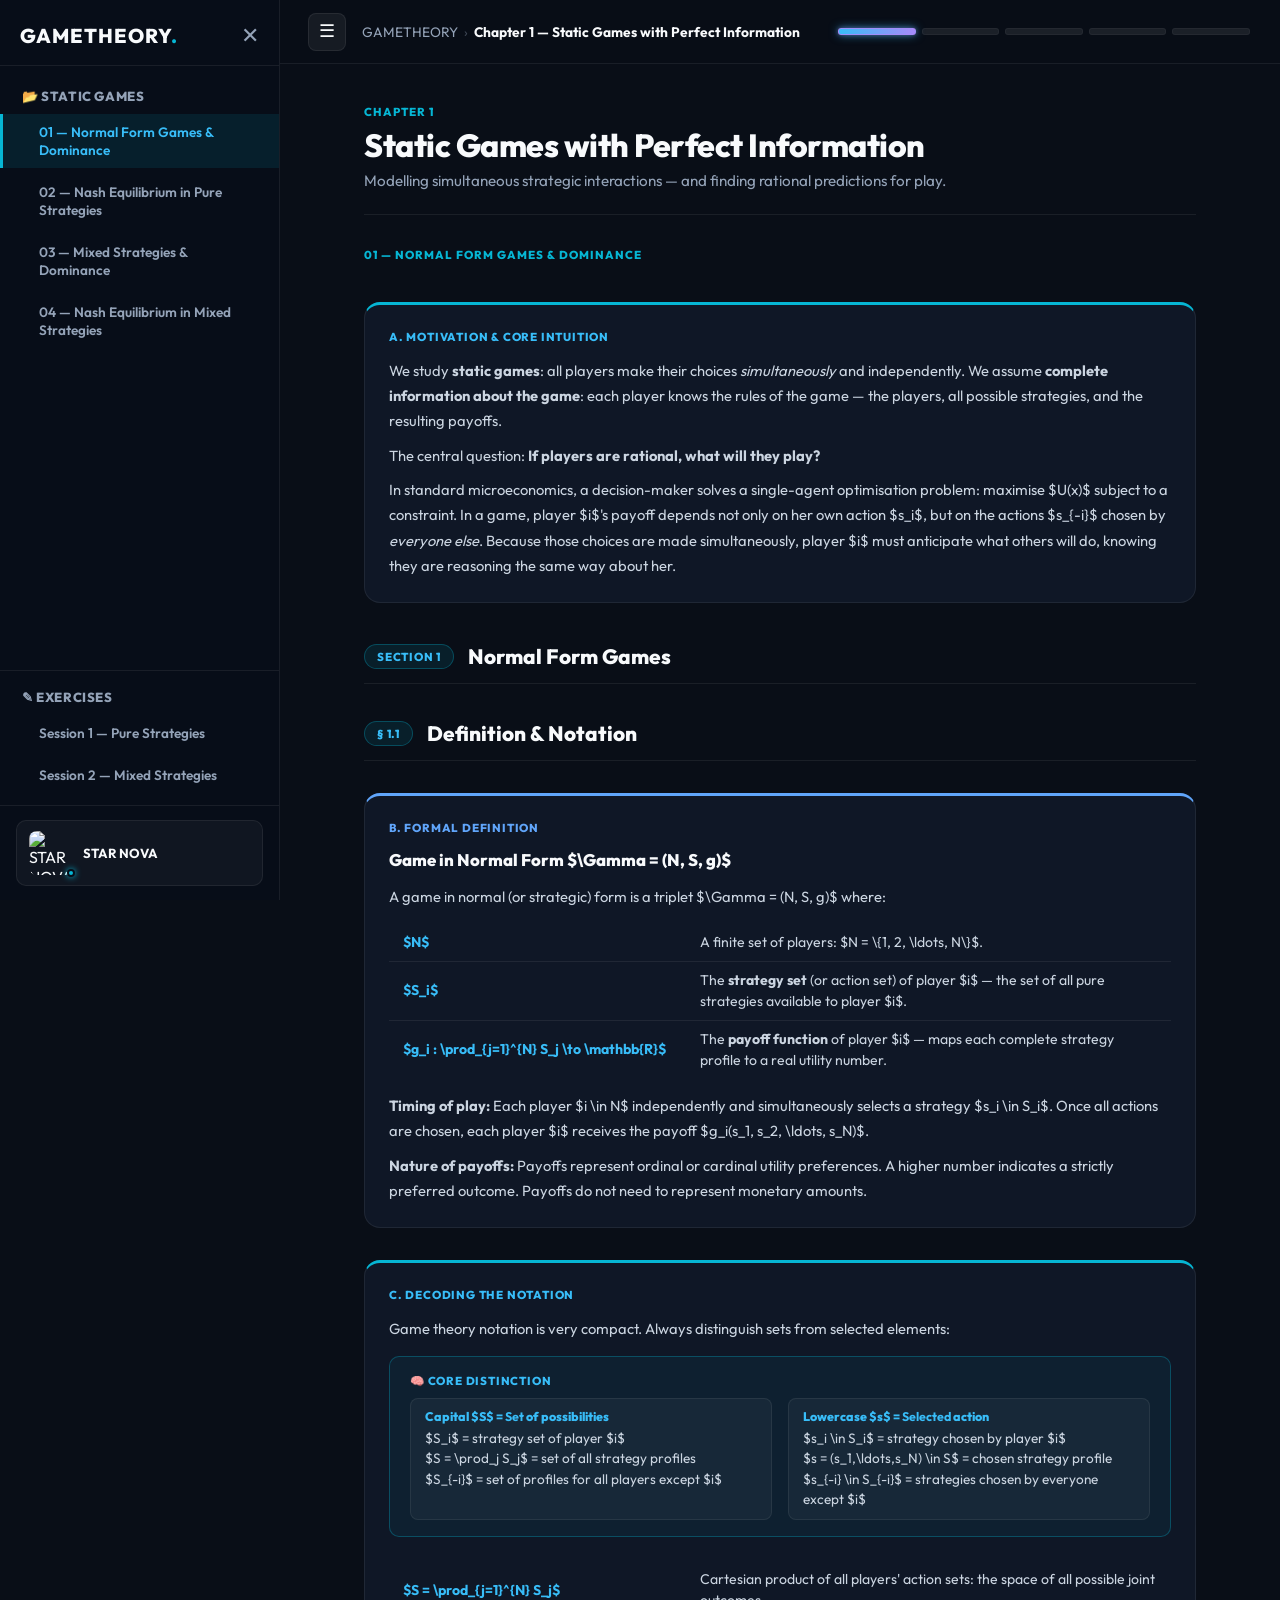
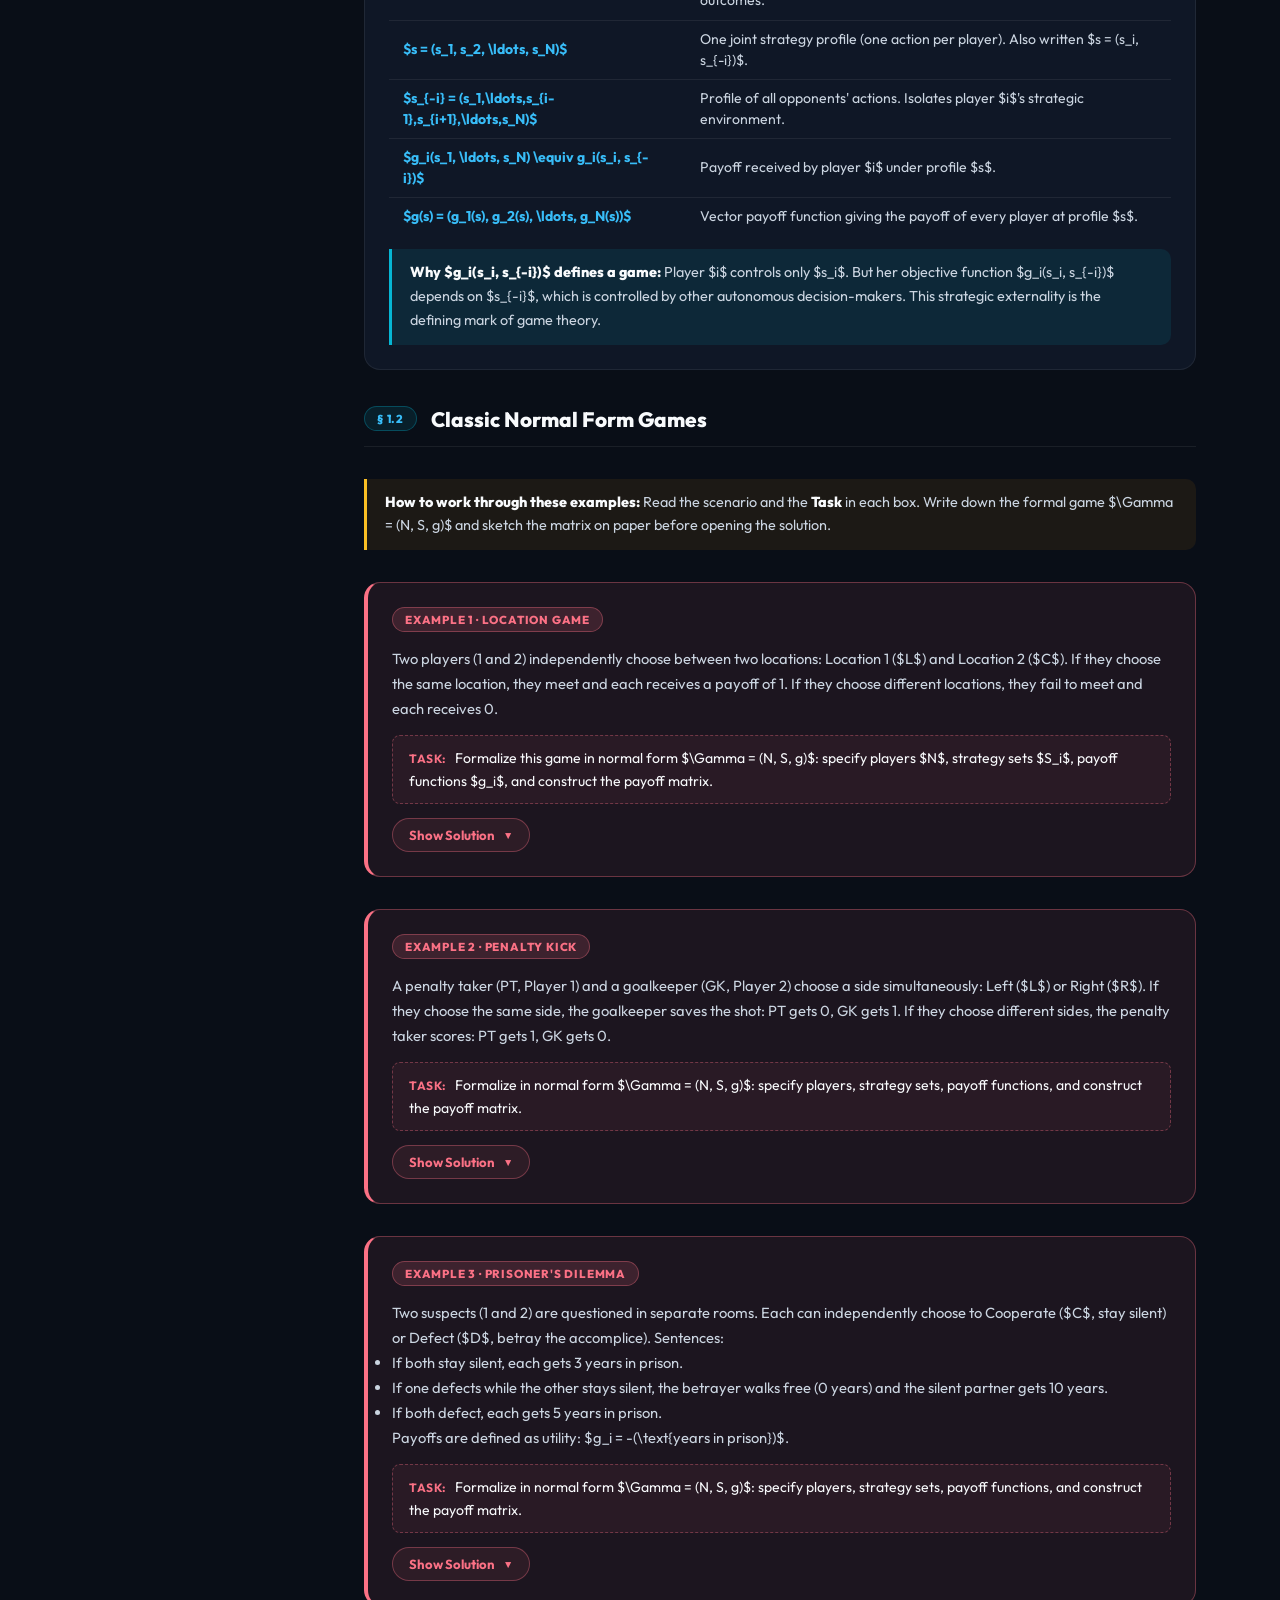
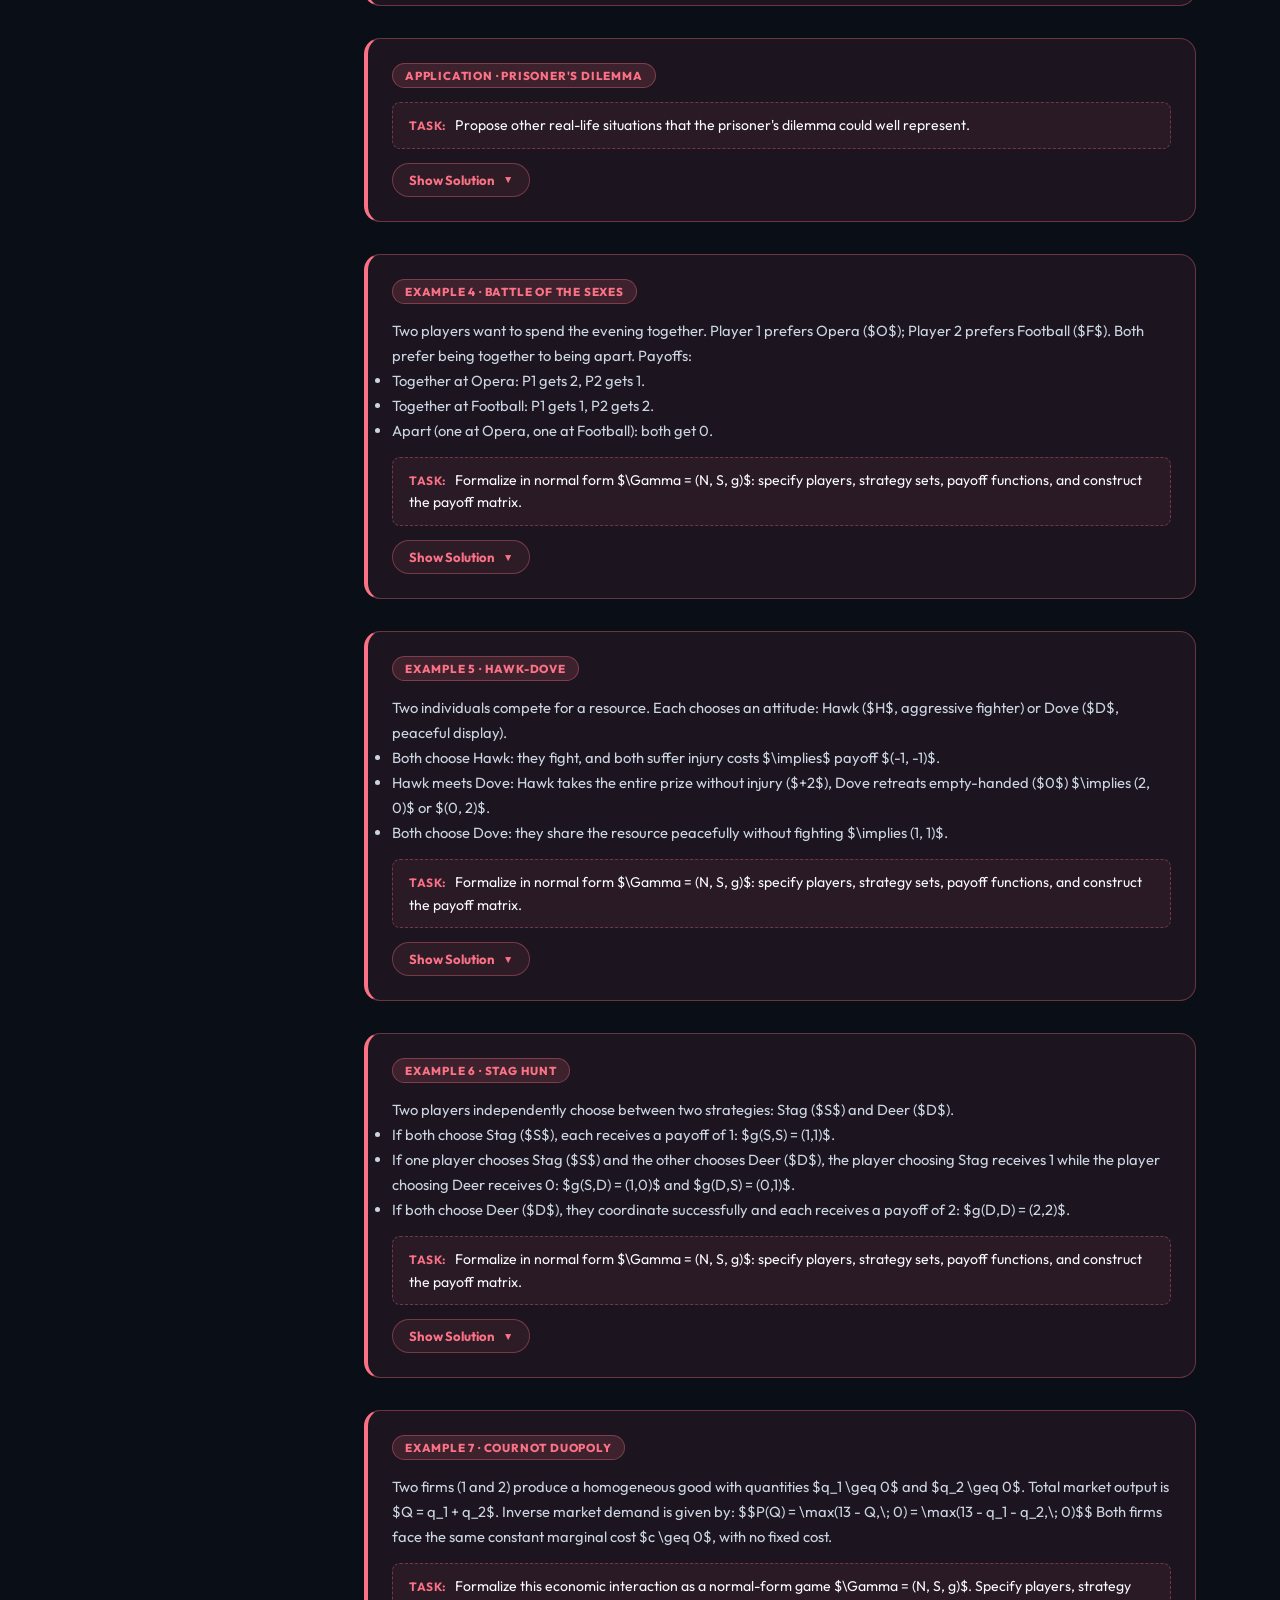
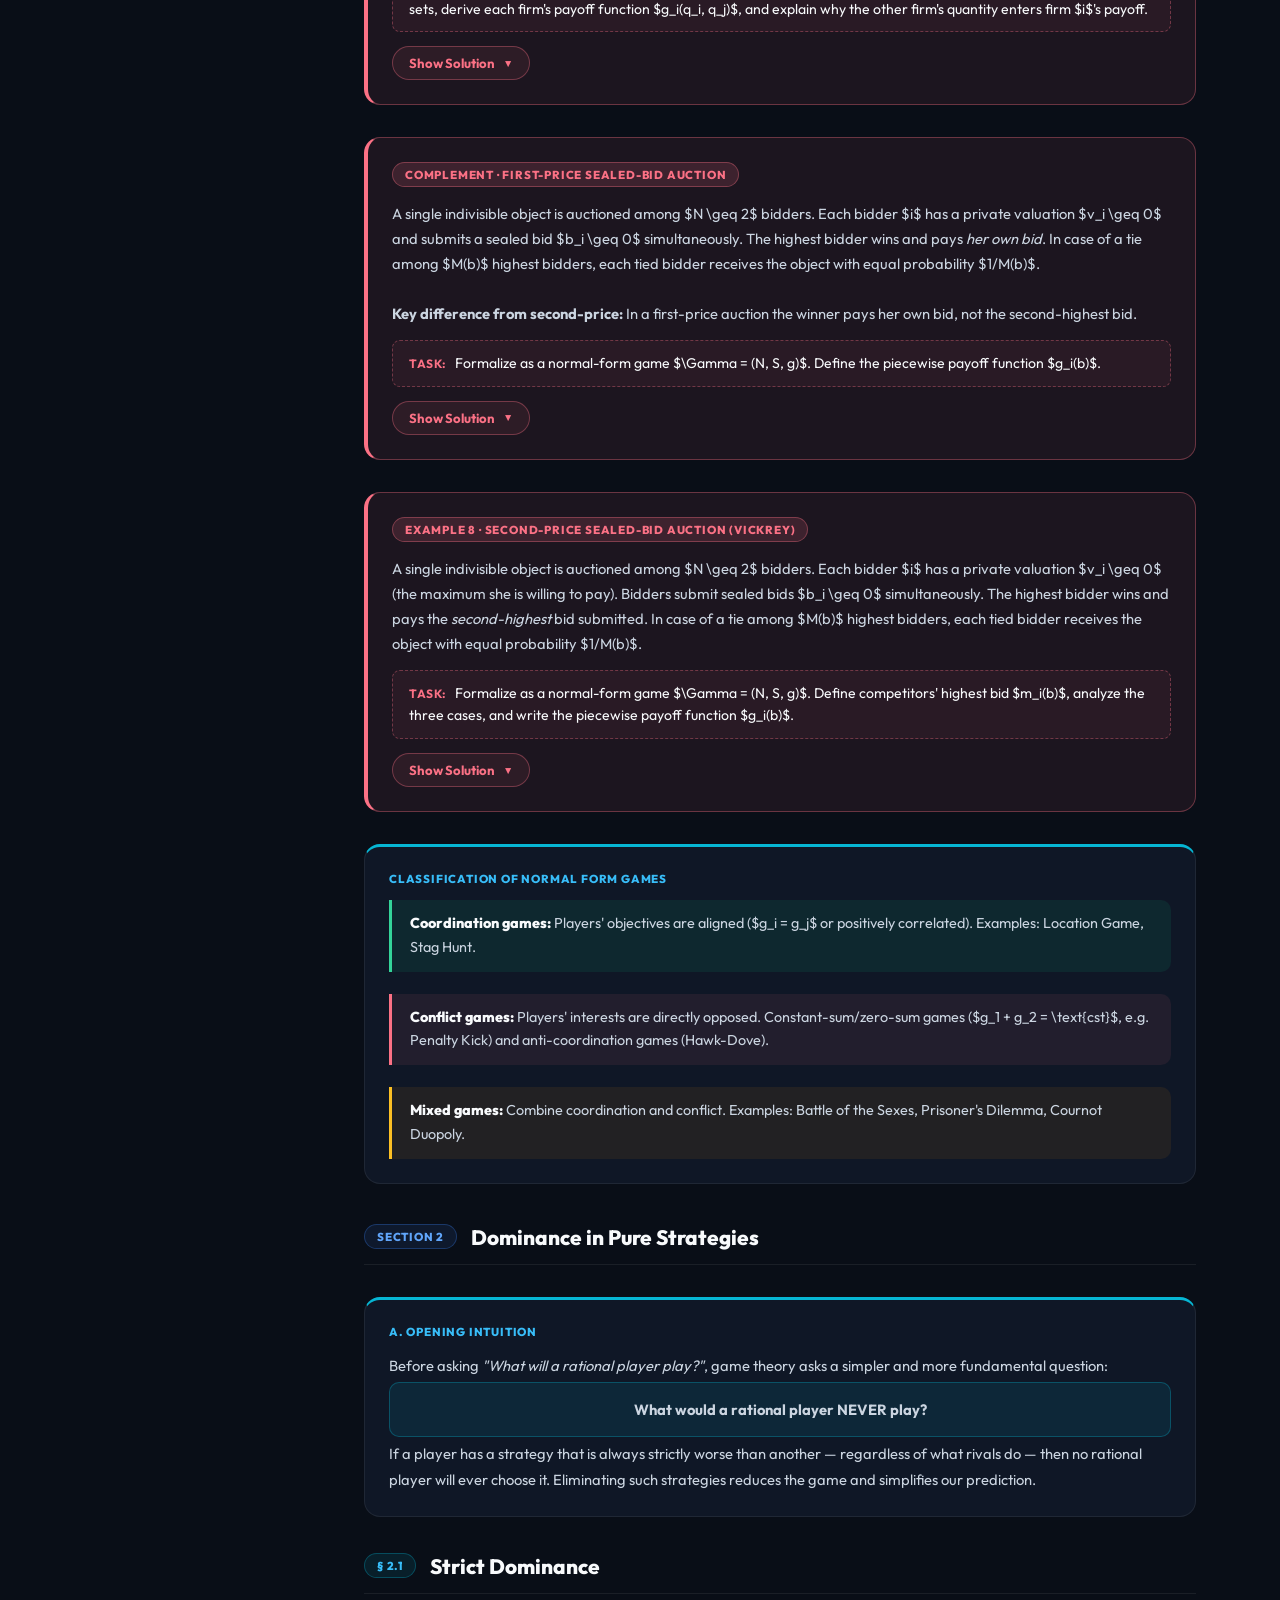
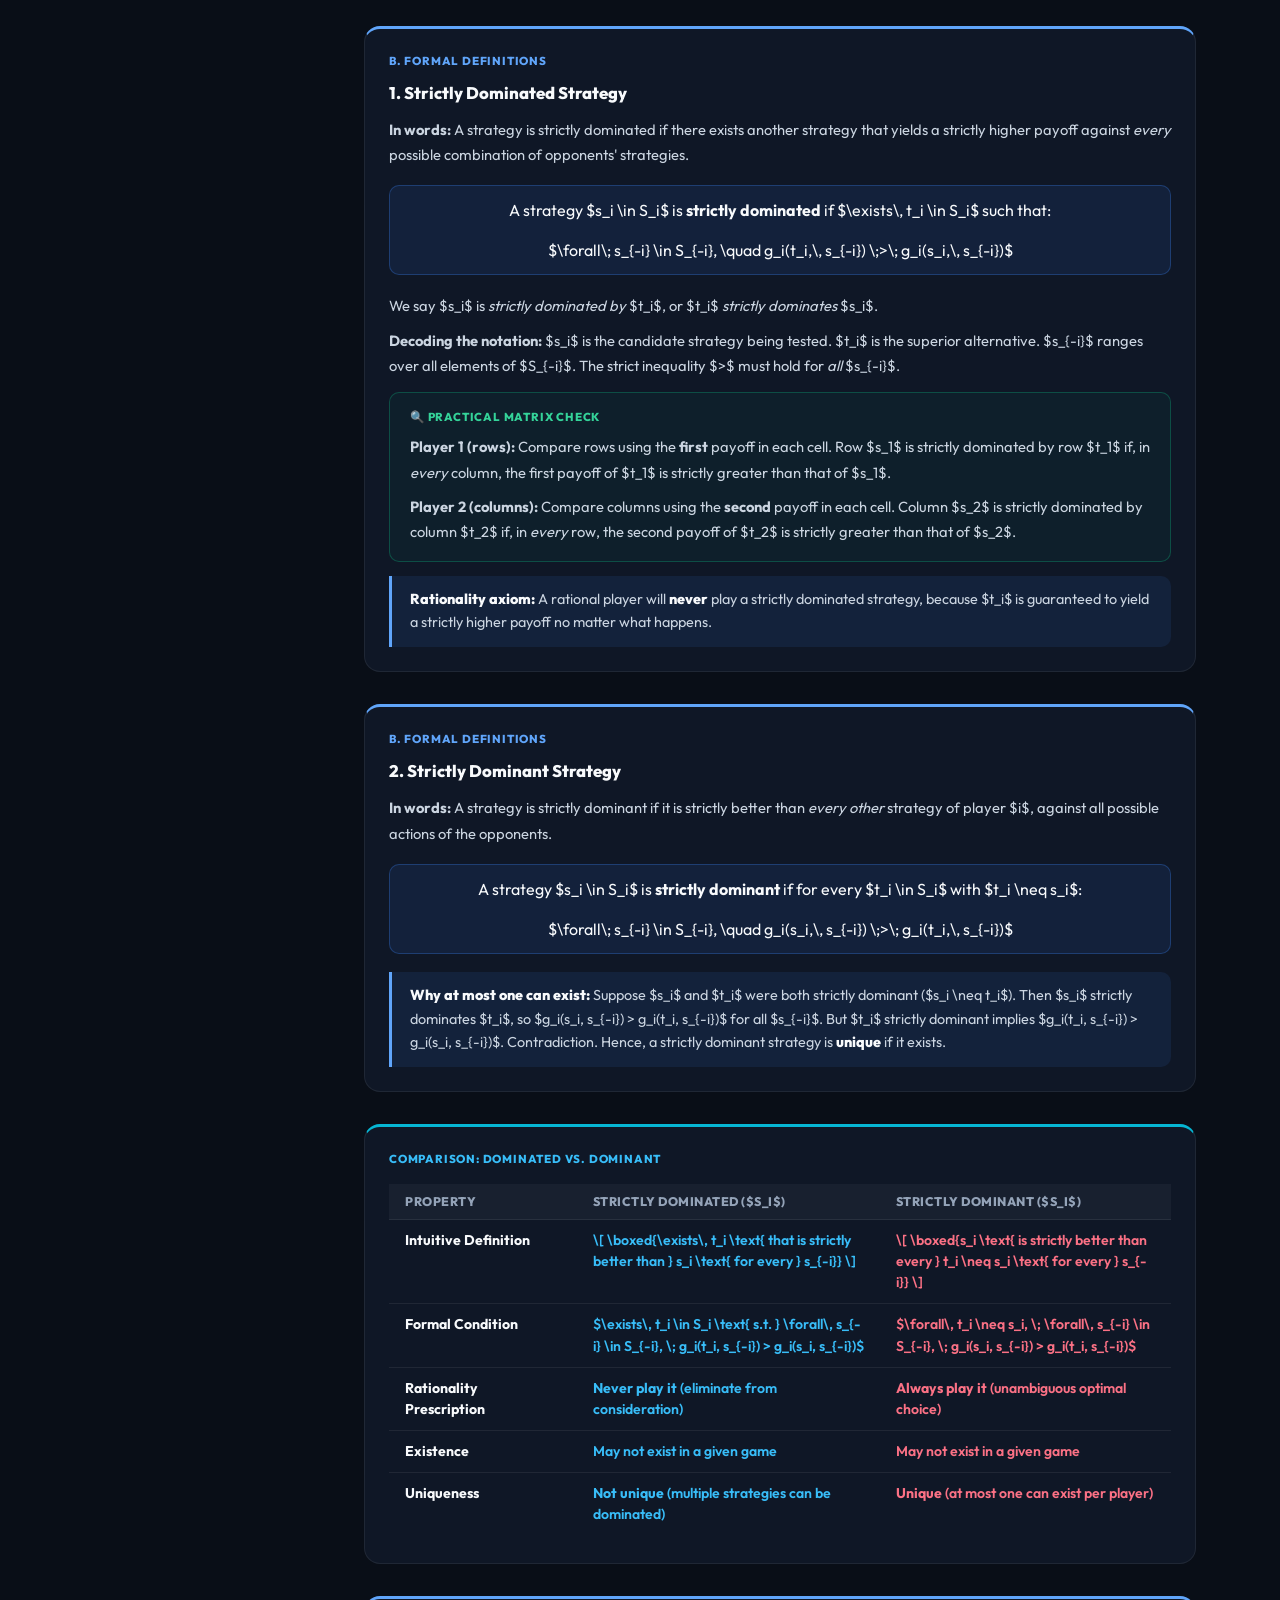
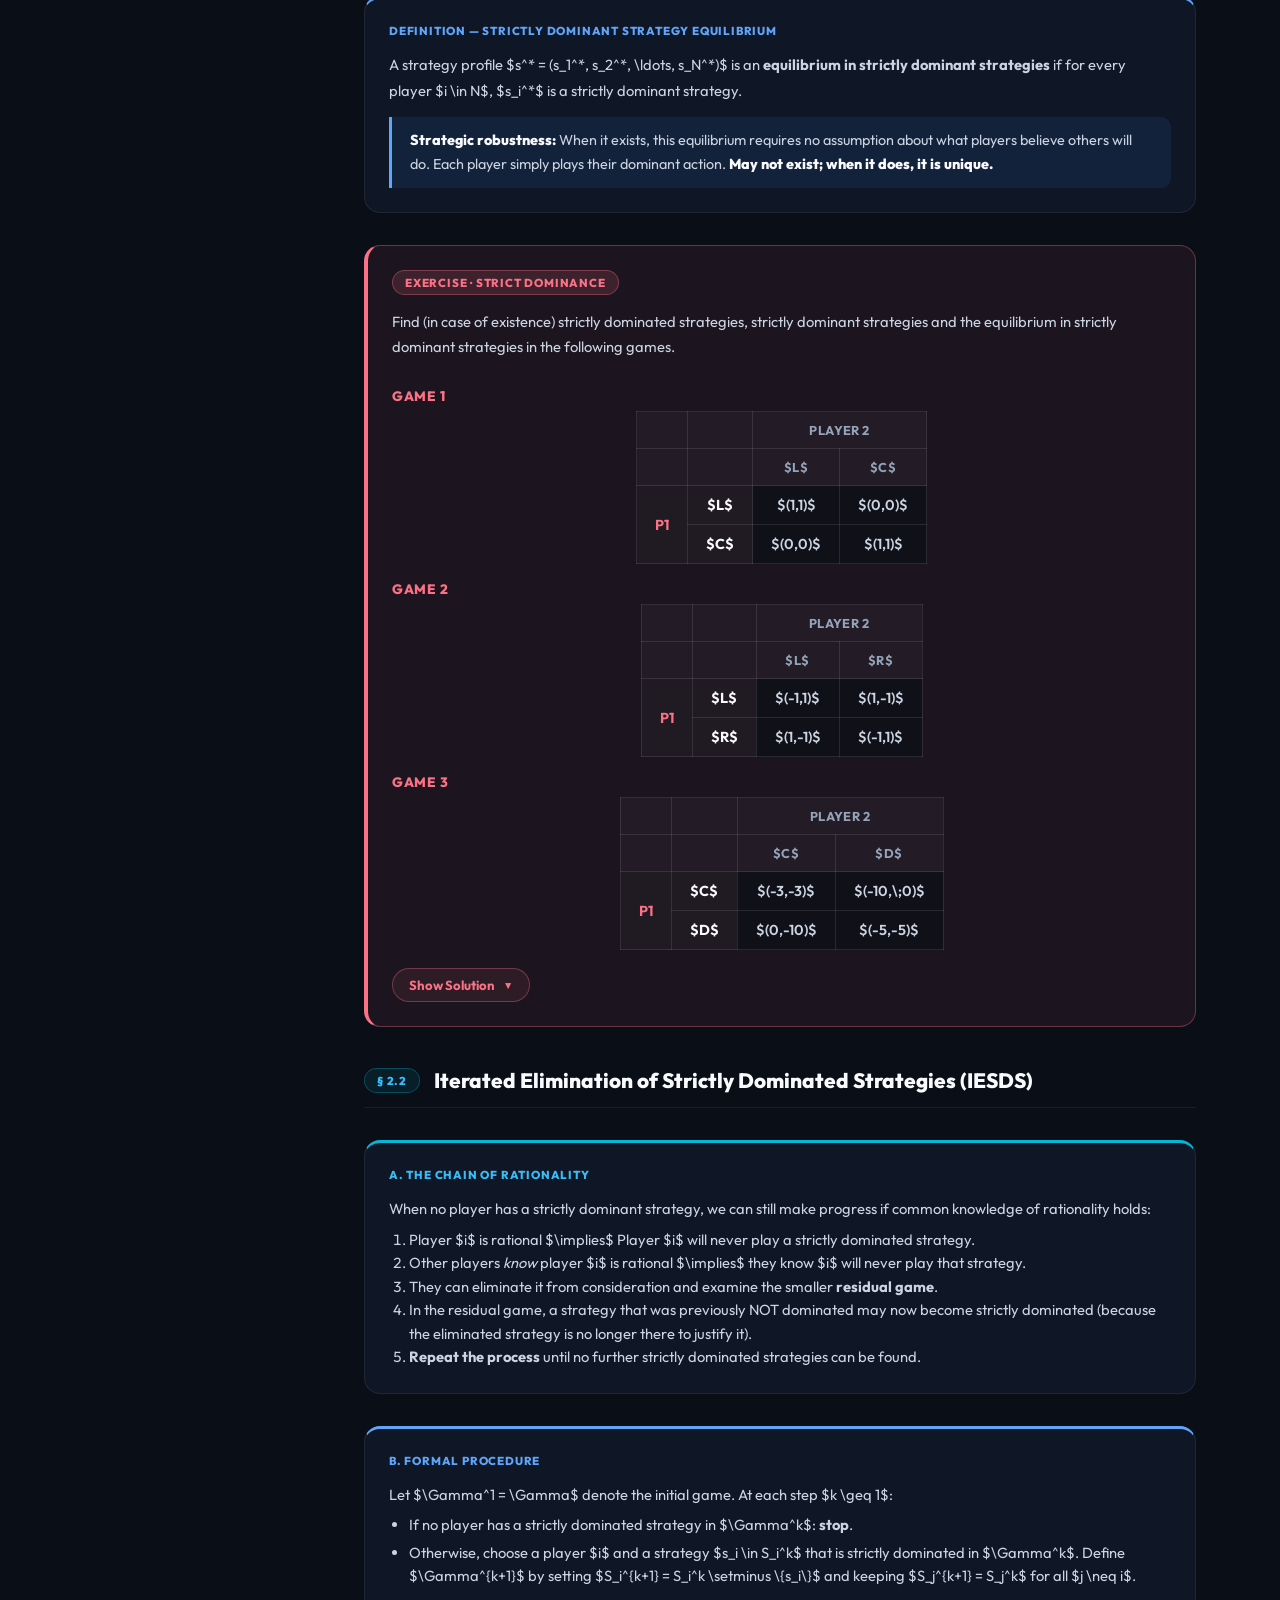
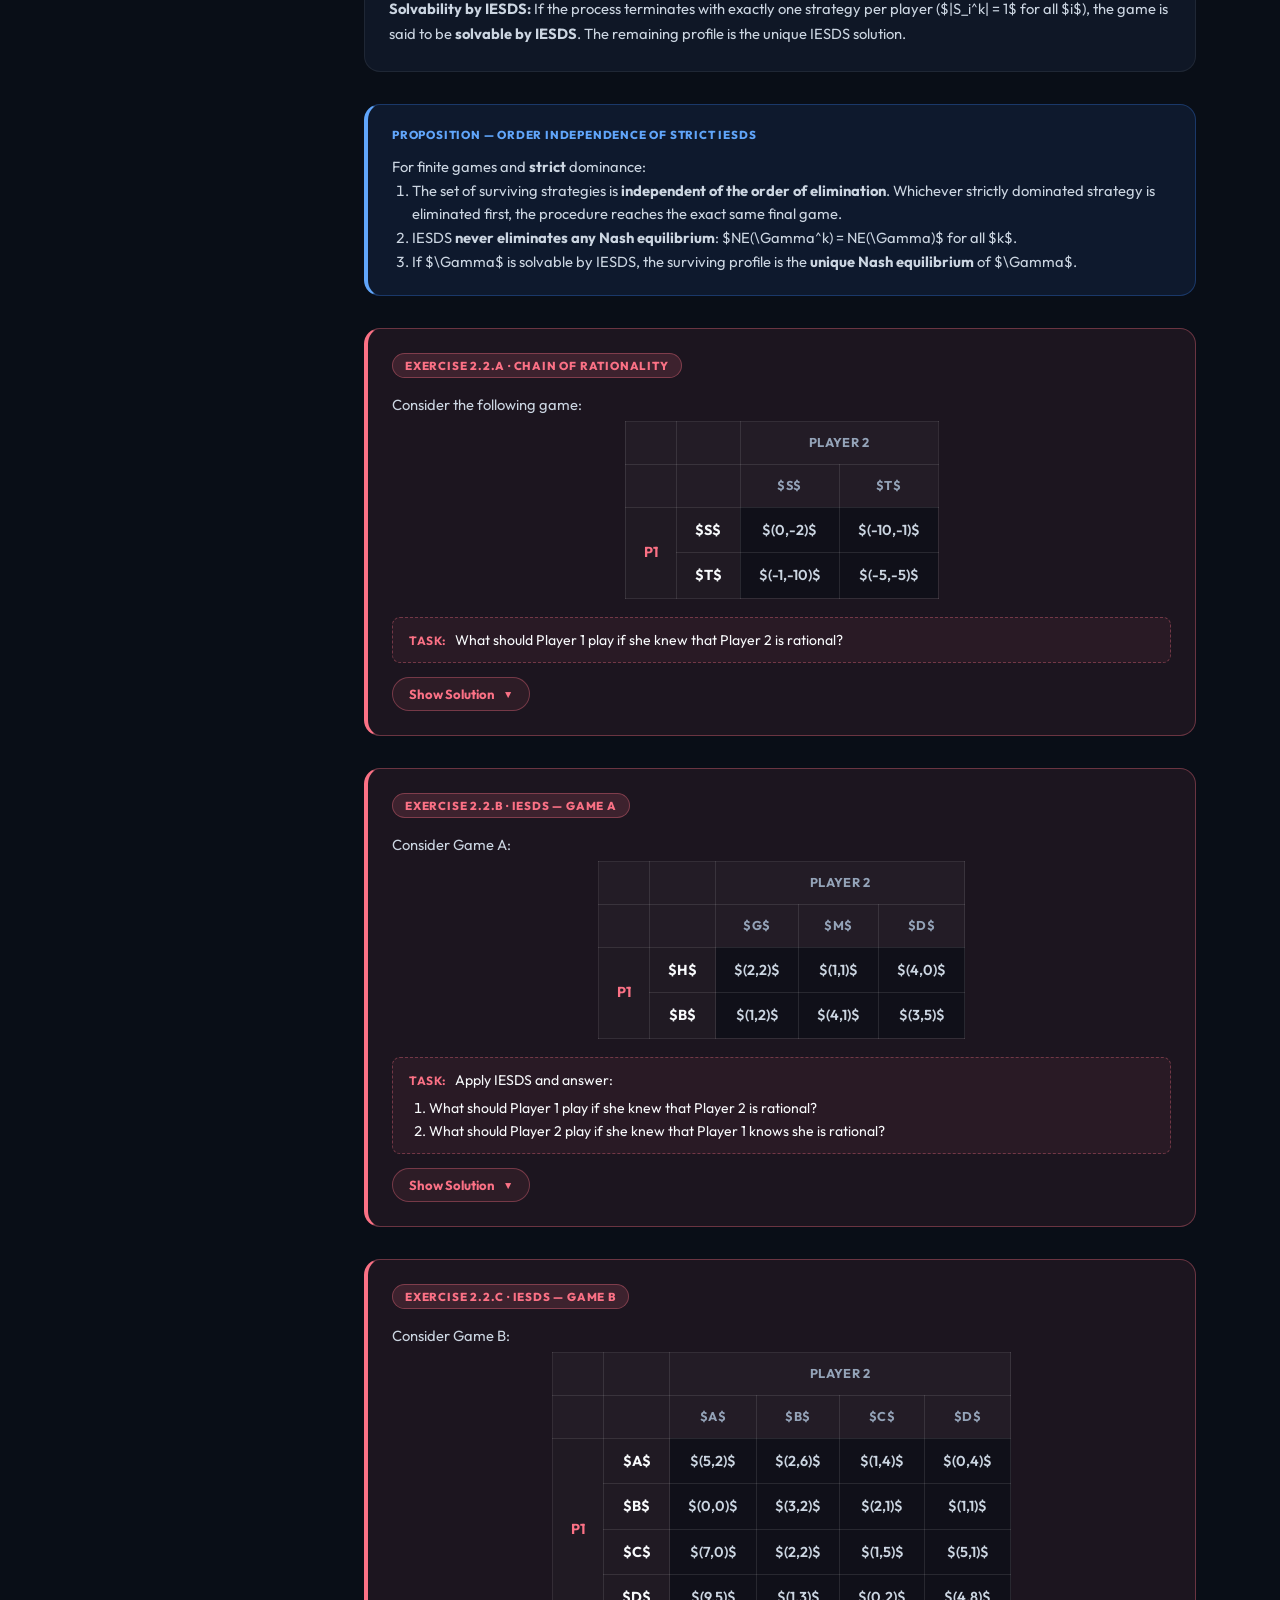
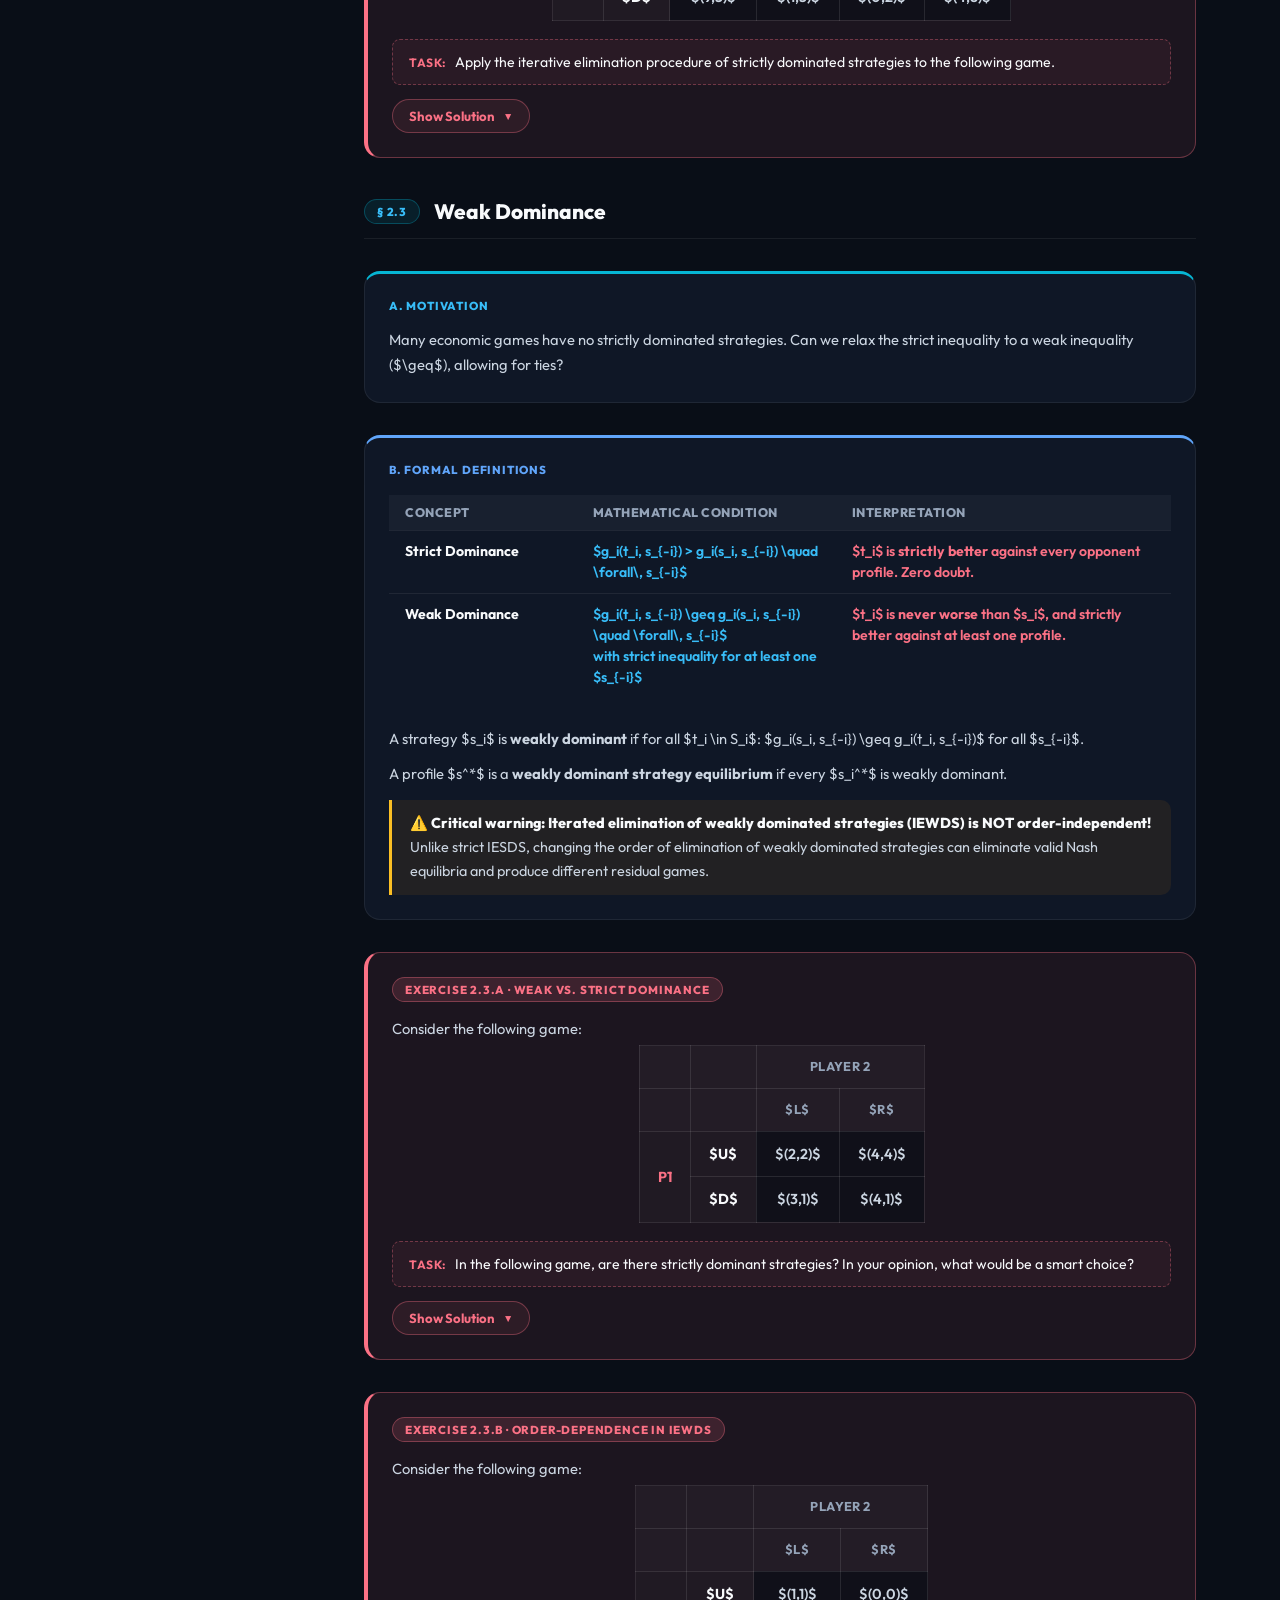
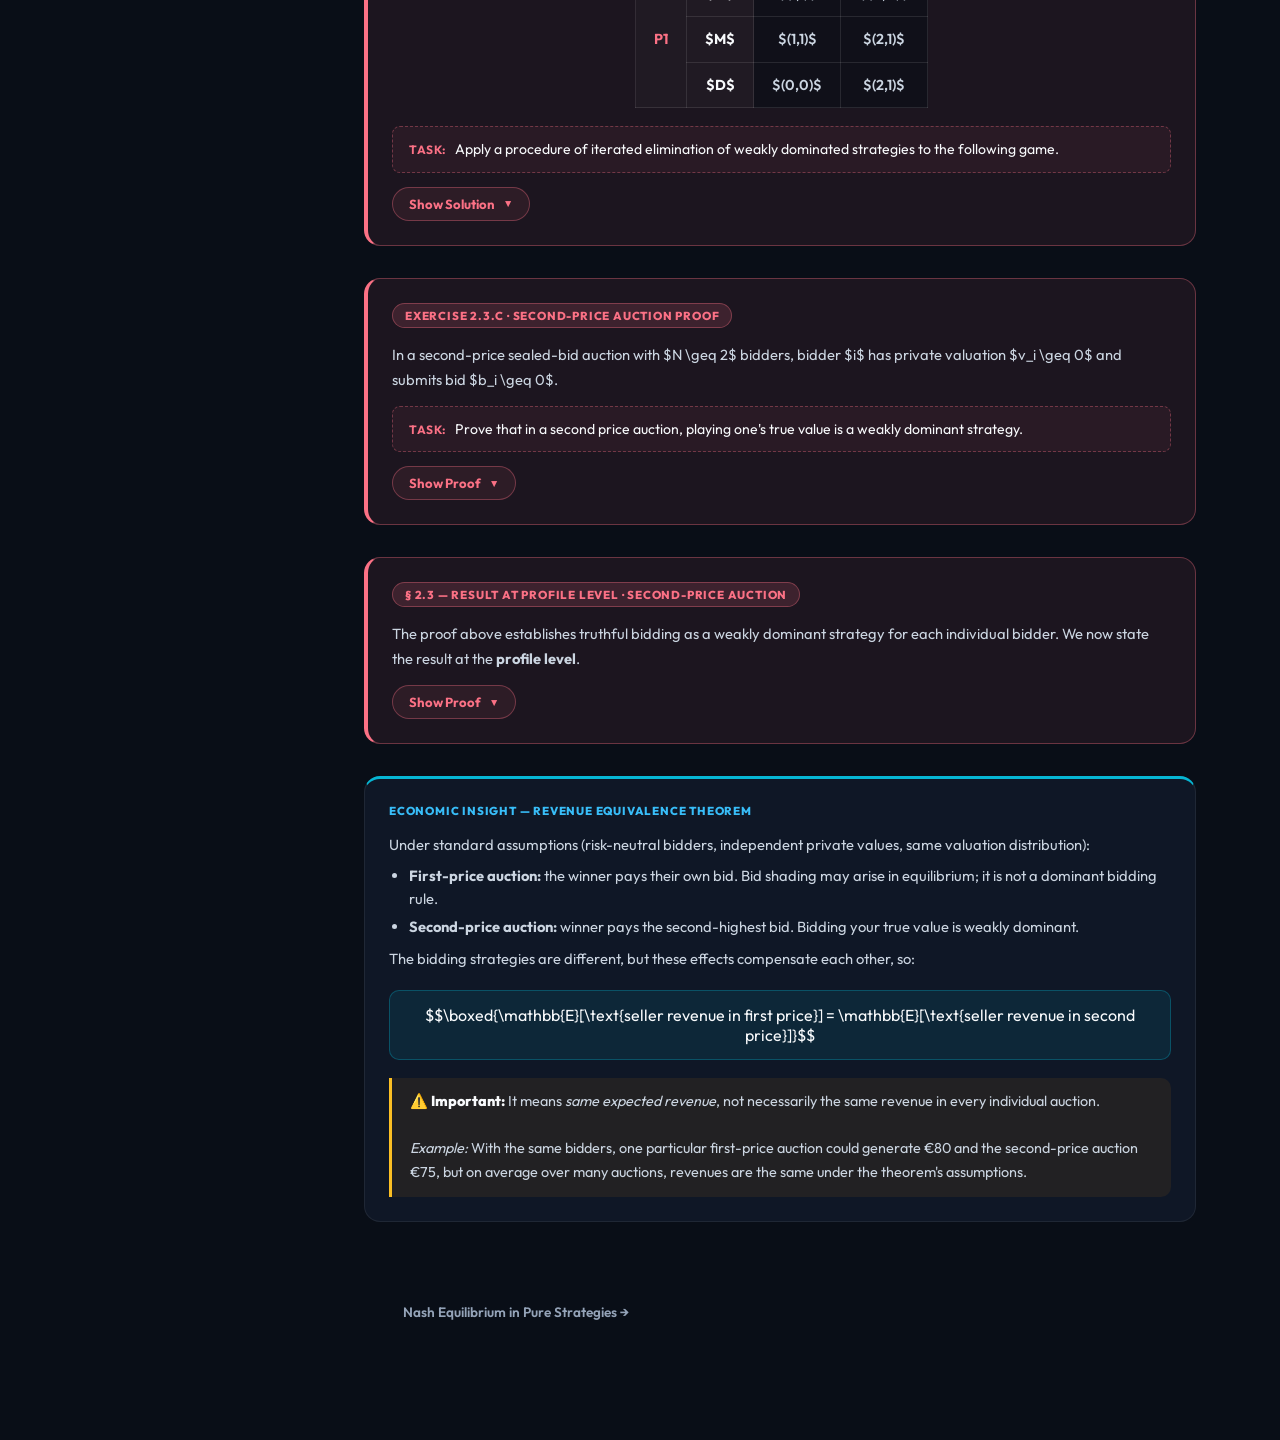
==== commit 4db3c9c2: "Correct mixed example payoffs and restore rationality questions" ====
--- a/chapter1.html
+++ b/chapter1.html
@@ -548,6 +548,20 @@
 </div></div>
 <div class="demo-step"><div class="step-num coral">5</div><div class="step-body"><strong>Game type.</strong>
 <p>Against $C$, defecting gives $0&gt;-3$. Against $D$, it gives $-5&gt;-10$. Thus $D$ strictly dominates $C$ for both players. However, both prefer $(-3,-3)$ at $(C,C)$ to $(-5,-5)$ at $(D,D)$: a <span class="game-tag purple">😬 Social Dilemma</span>.</p>
+</div></div>
+</div>
+</div>
+<!-- PRISONER'S DILEMMA: APPLICATION -->
+<div class="example-box" id="pd-real-life">
+<div class="example-badge">Application · Prisoner's Dilemma</div>
+<div class="example-task"><strong>Task:</strong> Propose other real-life situations that the prisoner's dilemma could well represent.</div>
+<button aria-controls="pd-real-life-sol" aria-expanded="false" class="toggle-btn example-toggle" data-label="Solution" onclick="toggle(this,'pd-real-life-sol')" type="button"><span class="toggle-label">Show Solution</span> <span aria-hidden="true" class="arrow">▼</span></button>
+<div class="collapsible" id="pd-real-life-sol">
+<div class="demo-step"><div class="step-num coral">1</div><div class="step-body"><strong>Two housemates cleaning a shared kitchen.</strong>
+<p>Each chooses to clean ($C$) or skip the work ($D$). Suppose each person's cleaning gives each housemate a benefit of $2$ and costs the cleaner $3$. Whatever the other does, cleaning changes one's own payoff by $2-3=-1$, so each prefers $D$. Yet both cleaning gives each $4-3=1$, compared with $0$ if both skip: mutual cooperation is better.</p>
+</div></div>
+<div class="demo-step"><div class="step-num coral">2</div><div class="step-body"><strong>Two rival shops in a one-off advertising contest.</strong>
+<p>Each chooses to advertise ($D$) or stay quiet ($C$). Suppose advertising is profitable when the rival stays quiet, and matching the rival's advertising is better than losing customers to it. Each therefore prefers $D$ in either case. When both advertise, their market shares stay unchanged but both pay for ads; both would earn more if neither advertised.</p>
 </div></div>
 </div>
 </div>
@@ -1003,18 +1017,22 @@
 </table></div>
 </div>
 <div class="example-task">
-<strong>Task:</strong> Apply the iterative elimination procedure of strictly dominated strategies to the following game.
+<strong>Task:</strong> Apply IESDS and answer:
+<ol style="margin-left:20px; margin-top:6px;">
+<li>What should Player 1 play if she knew that Player 2 is rational?</li>
+<li>What should Player 2 play if she knew that Player 1 knows she is rational?</li>
+</ol>
   </div>
 <button class="toggle-btn example-toggle" onclick="toggle(this,'iesds-ex-2')">▶ Show Solution <span class="arrow">▼</span></button>
 <div class="collapsible" id="iesds-ex-2">
 <div class="demo-step"><div class="step-num coral">1</div><div class="step-body"><strong>Delete column $M$.</strong>
-<p>Initially, neither row dominates: $H$ is better against $G$ ($2&gt;1$), while $B$ is better against $M$ ($4&gt;1$). For Player 2:</p>$$\begin{aligned}g_2(H,G)=2&amp;&gt;1=g_2(H,M),\\[3pt]g_2(B,G)=2&amp;&gt;1=g_2(B,M).\end{aligned}$$<p>$G$ strictly dominates $M$. Remaining actions: $\{H,B\}\times\{G,D\}$.</p>
+<p>Initially, neither row dominates: $H$ is better against $G$ ($2&gt;1$), while $B$ is better against $M$ ($4&gt;1$). For Player 2:</p>$$\begin{aligned}g_2(H,G)=2&amp;&gt;1=g_2(H,M),\\[3pt]g_2(B,G)=2&amp;&gt;1=g_2(B,M).\end{aligned}$$<p>$G$ strictly dominates $M$. A rational Player 2 never chooses $M$. Knowing this, Player 1 rules out that column. Remaining actions: $\{H,B\}\times\{G,D\}$.</p>
 </div></div>
 <div class="demo-step"><div class="step-num coral">2</div><div class="step-body"><strong>Delete row $B$.</strong>
-$$\begin{aligned}g_1(H,G)=2&amp;&gt;1=g_1(B,G),\\[3pt]g_1(H,D)=4&amp;&gt;3=g_1(B,D).\end{aligned}$$<p>$H$ strictly dominates $B$ on the remaining columns. Remaining actions: $\{H\}\times\{G,D\}$.</p>
+$$\begin{aligned}g_1(H,G)=2&amp;&gt;1=g_1(B,G),\\[3pt]g_1(H,D)=4&amp;&gt;3=g_1(B,D).\end{aligned}$$<p>$H$ strictly dominates $B$ on the remaining columns. <strong>Answer to Question 1:</strong> knowing that Player 2 is rational, Player 1 chooses $H$, whether Player 2 chooses $G$ or $D$. Remaining actions: $\{H\}\times\{G,D\}$.</p>
 </div></div>
 <div class="demo-step"><div class="step-num coral">3</div><div class="step-body"><strong>Delete column $D$.</strong>
-$$g_2(H,G)=2&gt;0=g_2(H,D).$$<p>Only row $H$ remains, so $G$ strictly dominates $D$.</p>
+$$g_2(H,G)=2&gt;0=g_2(H,D).$$<p>Player 2 knows that Player 1 makes the previous deduction, so she expects rational Player 1 to choose $H$. Only that row remains, and $G$ strictly dominates $D$; $M$ was already eliminated. <strong>Answer to Question 2:</strong> Player 2 chooses $G$.</p>
 </div></div>
 <div class="demo-step"><div class="step-num coral">✓</div><div class="step-body"><strong>Result.</strong>
 $$\boxed{\text{IESDS solution: }(H,G).}$$
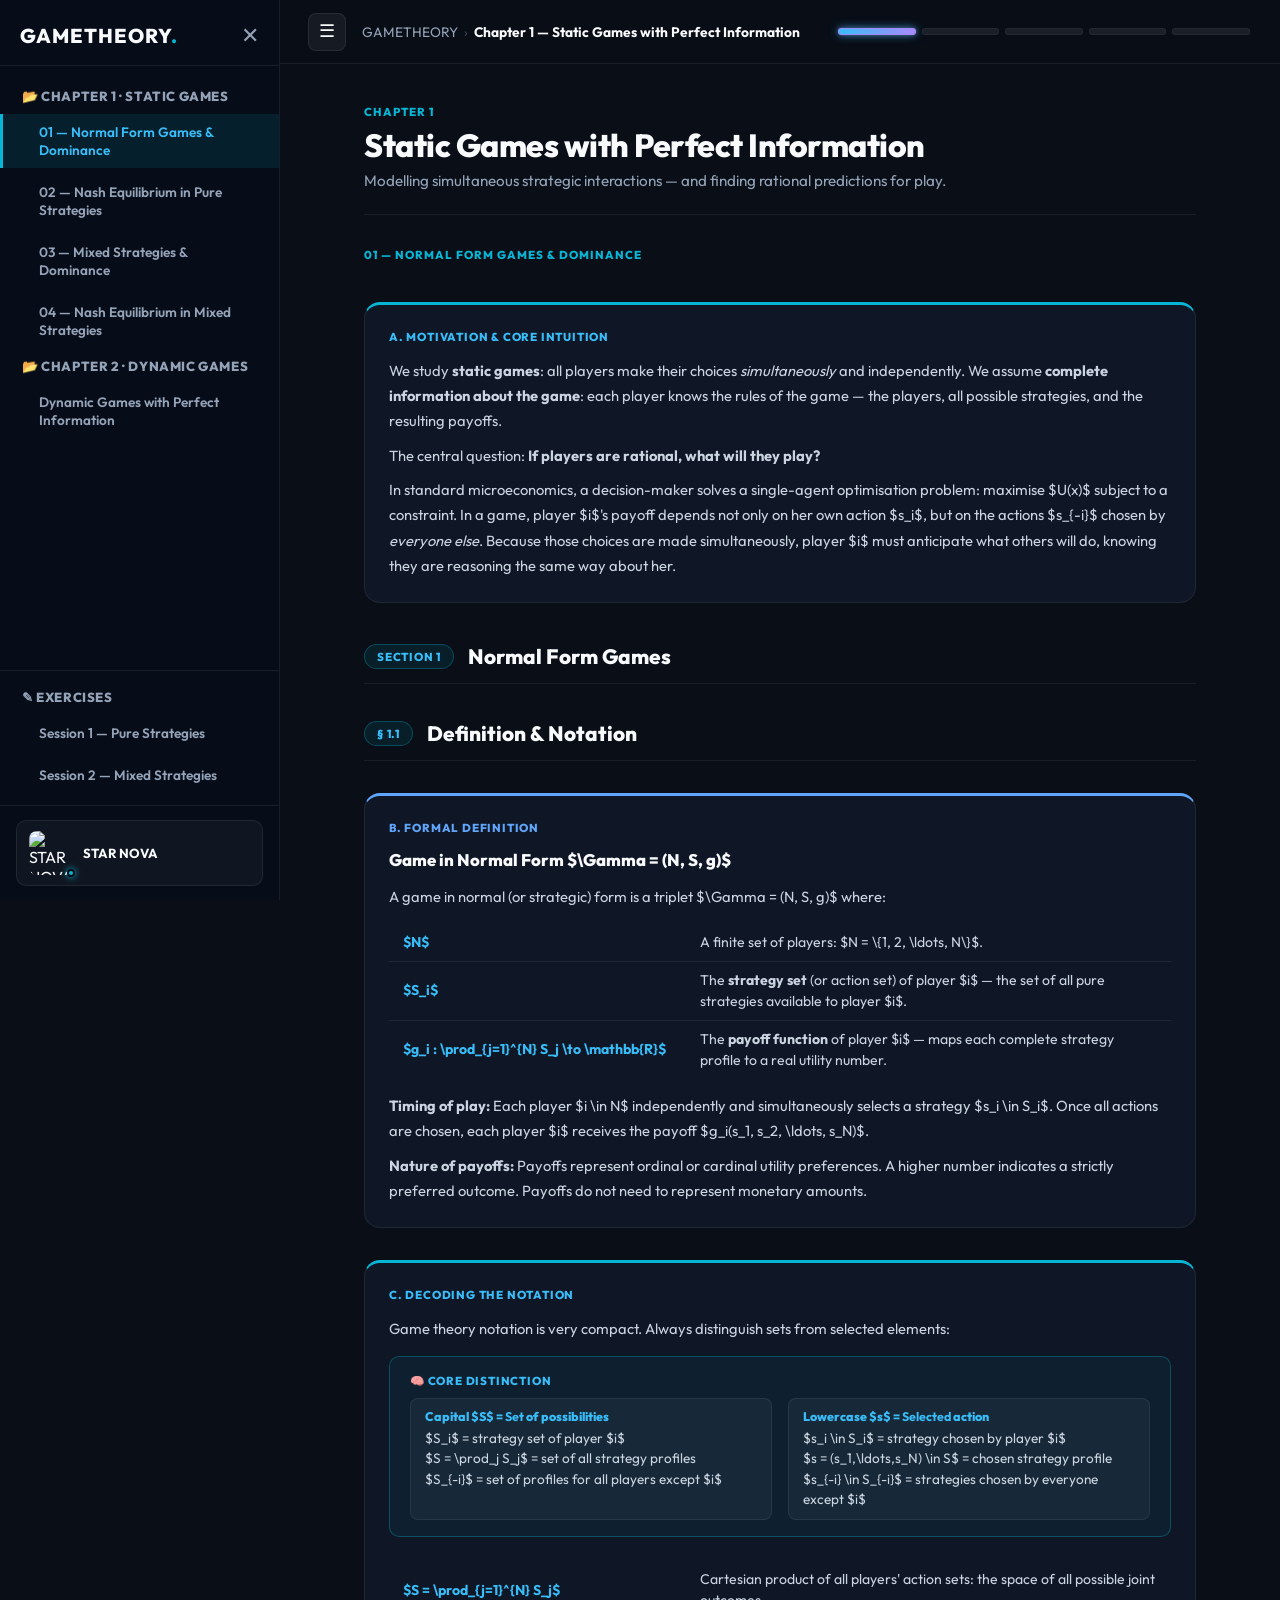
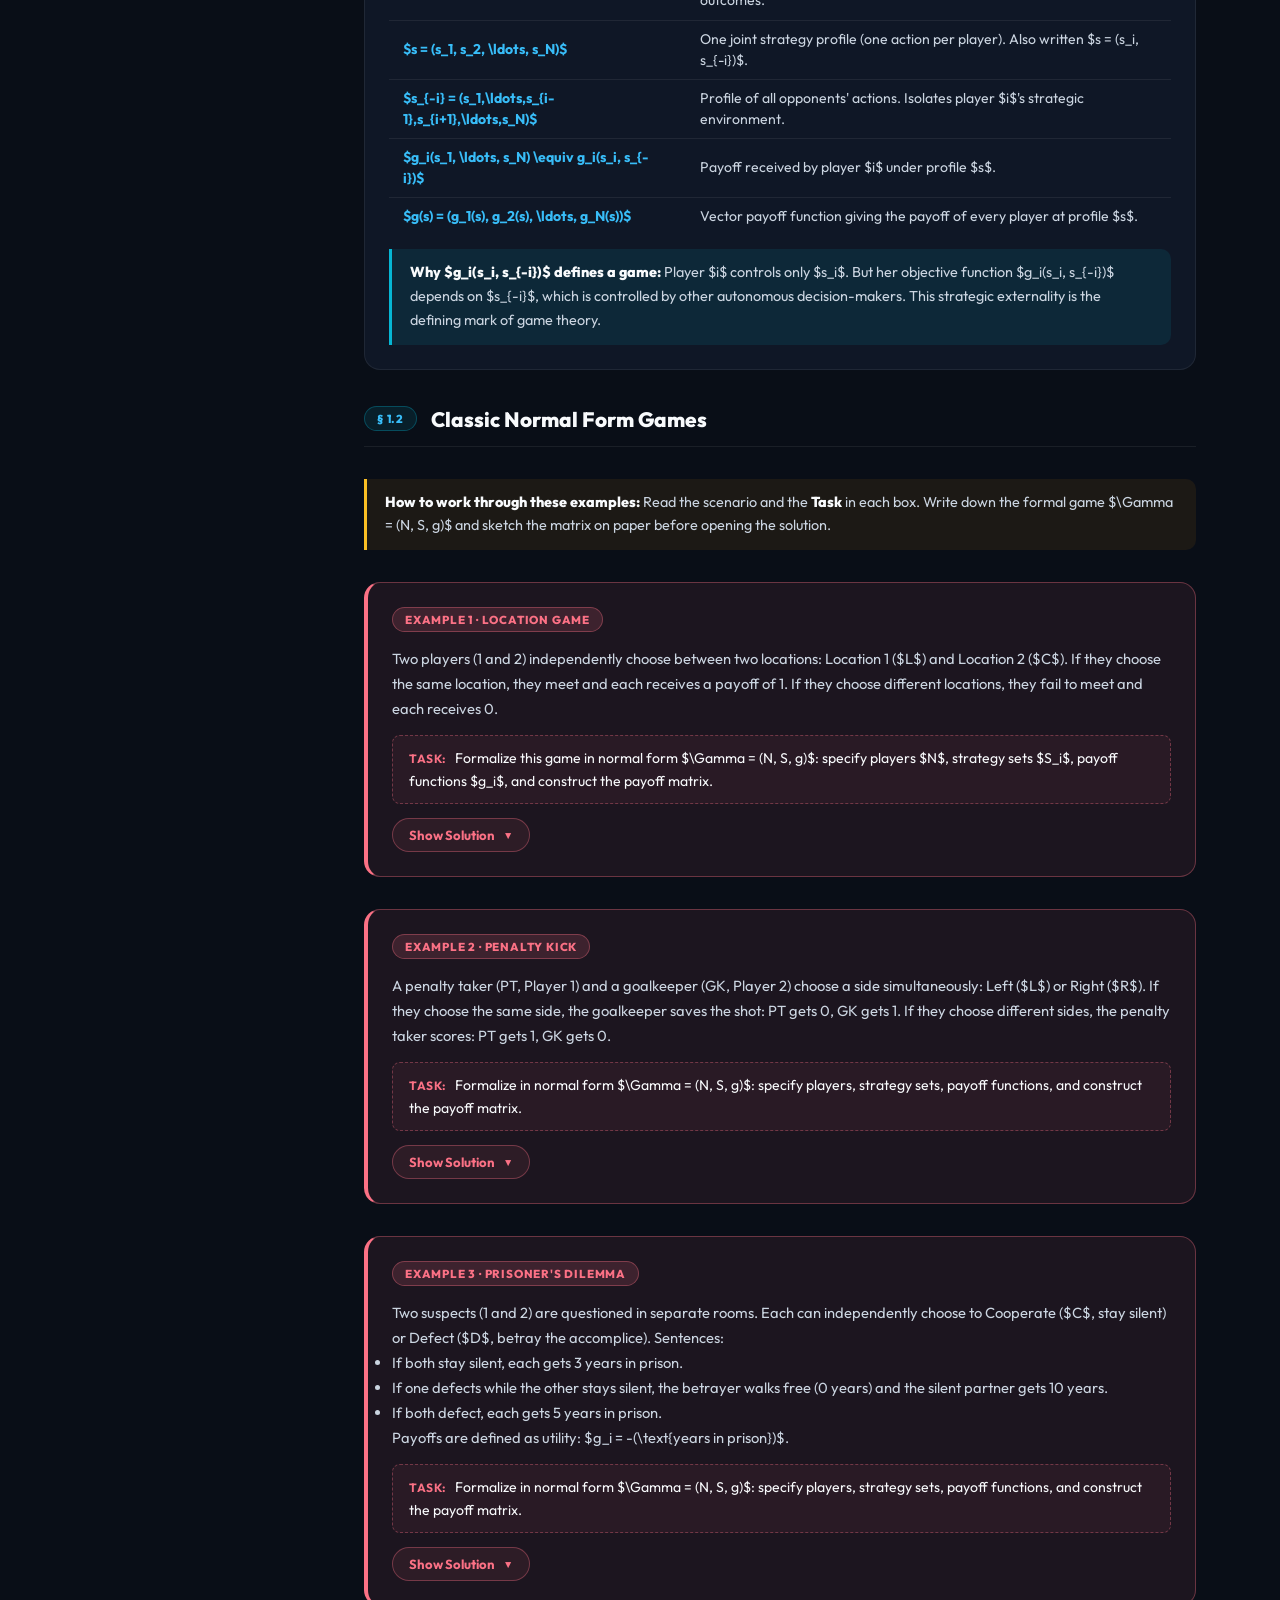
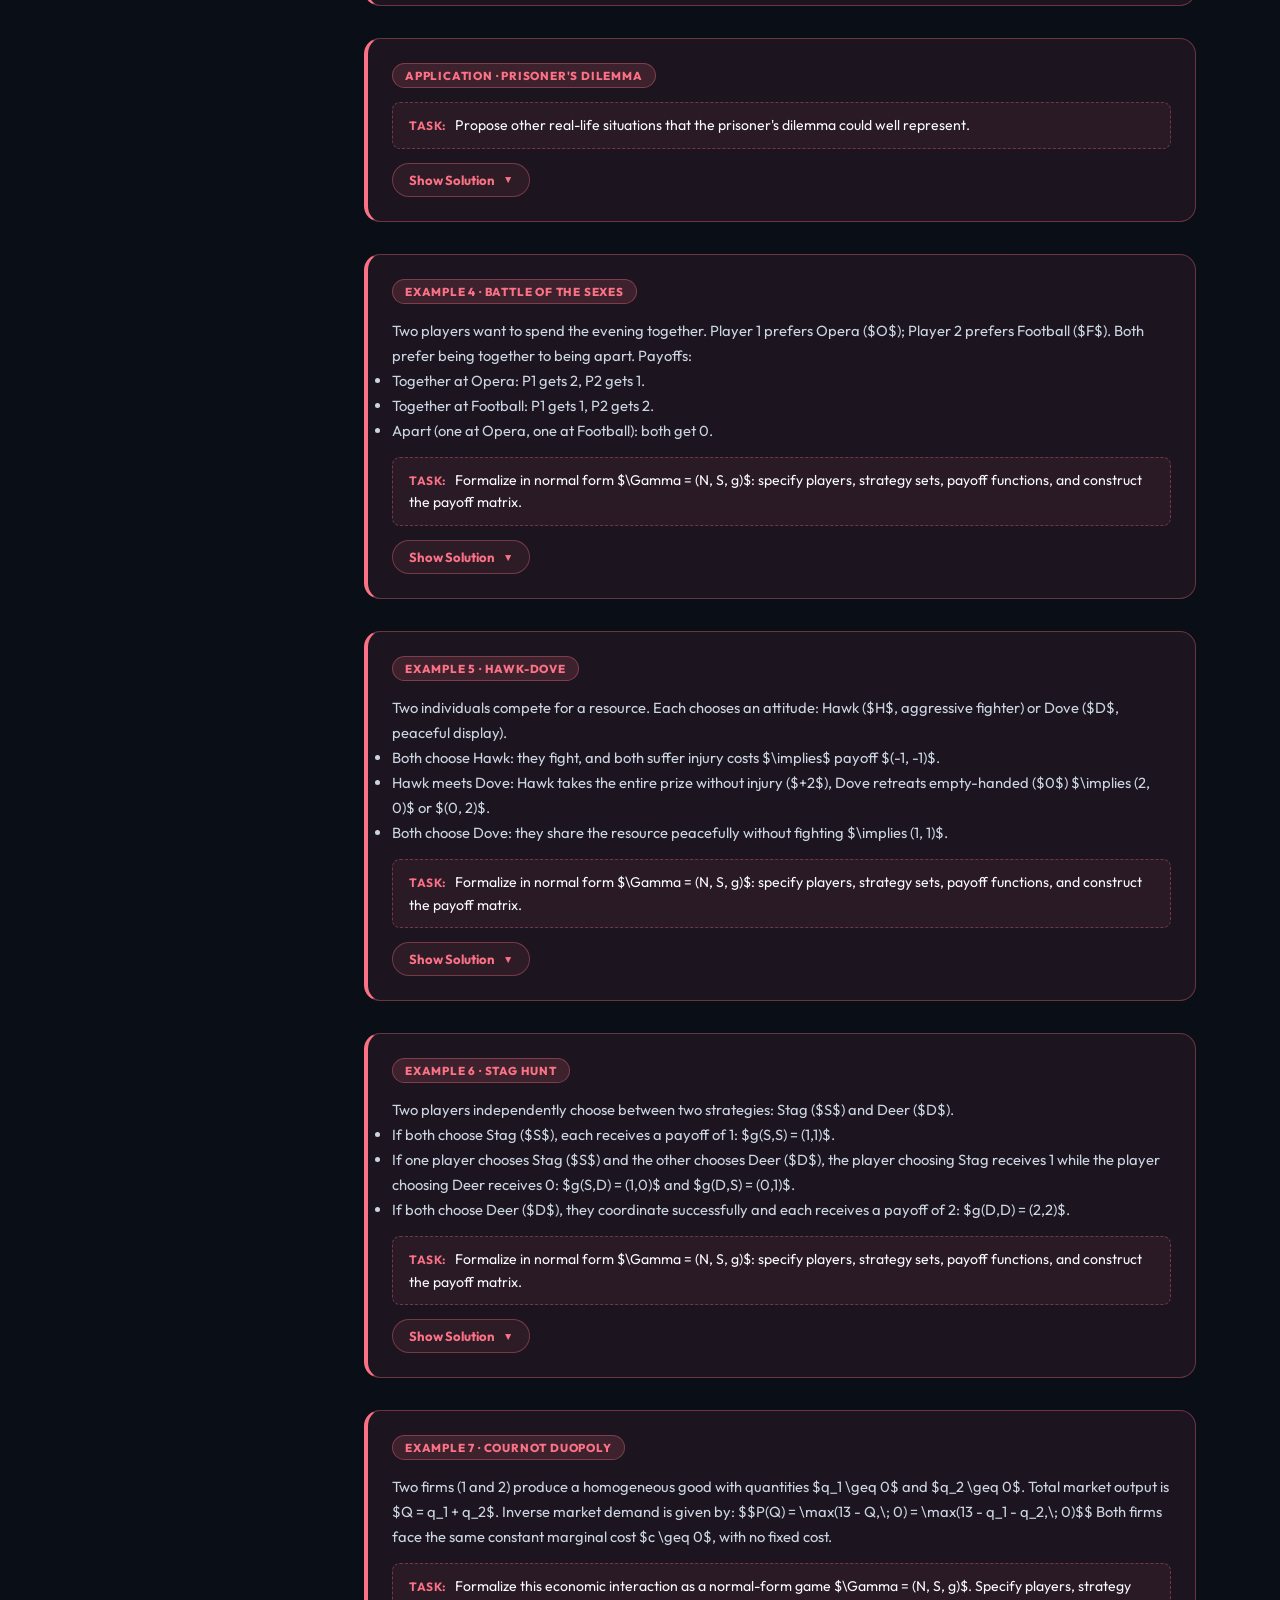
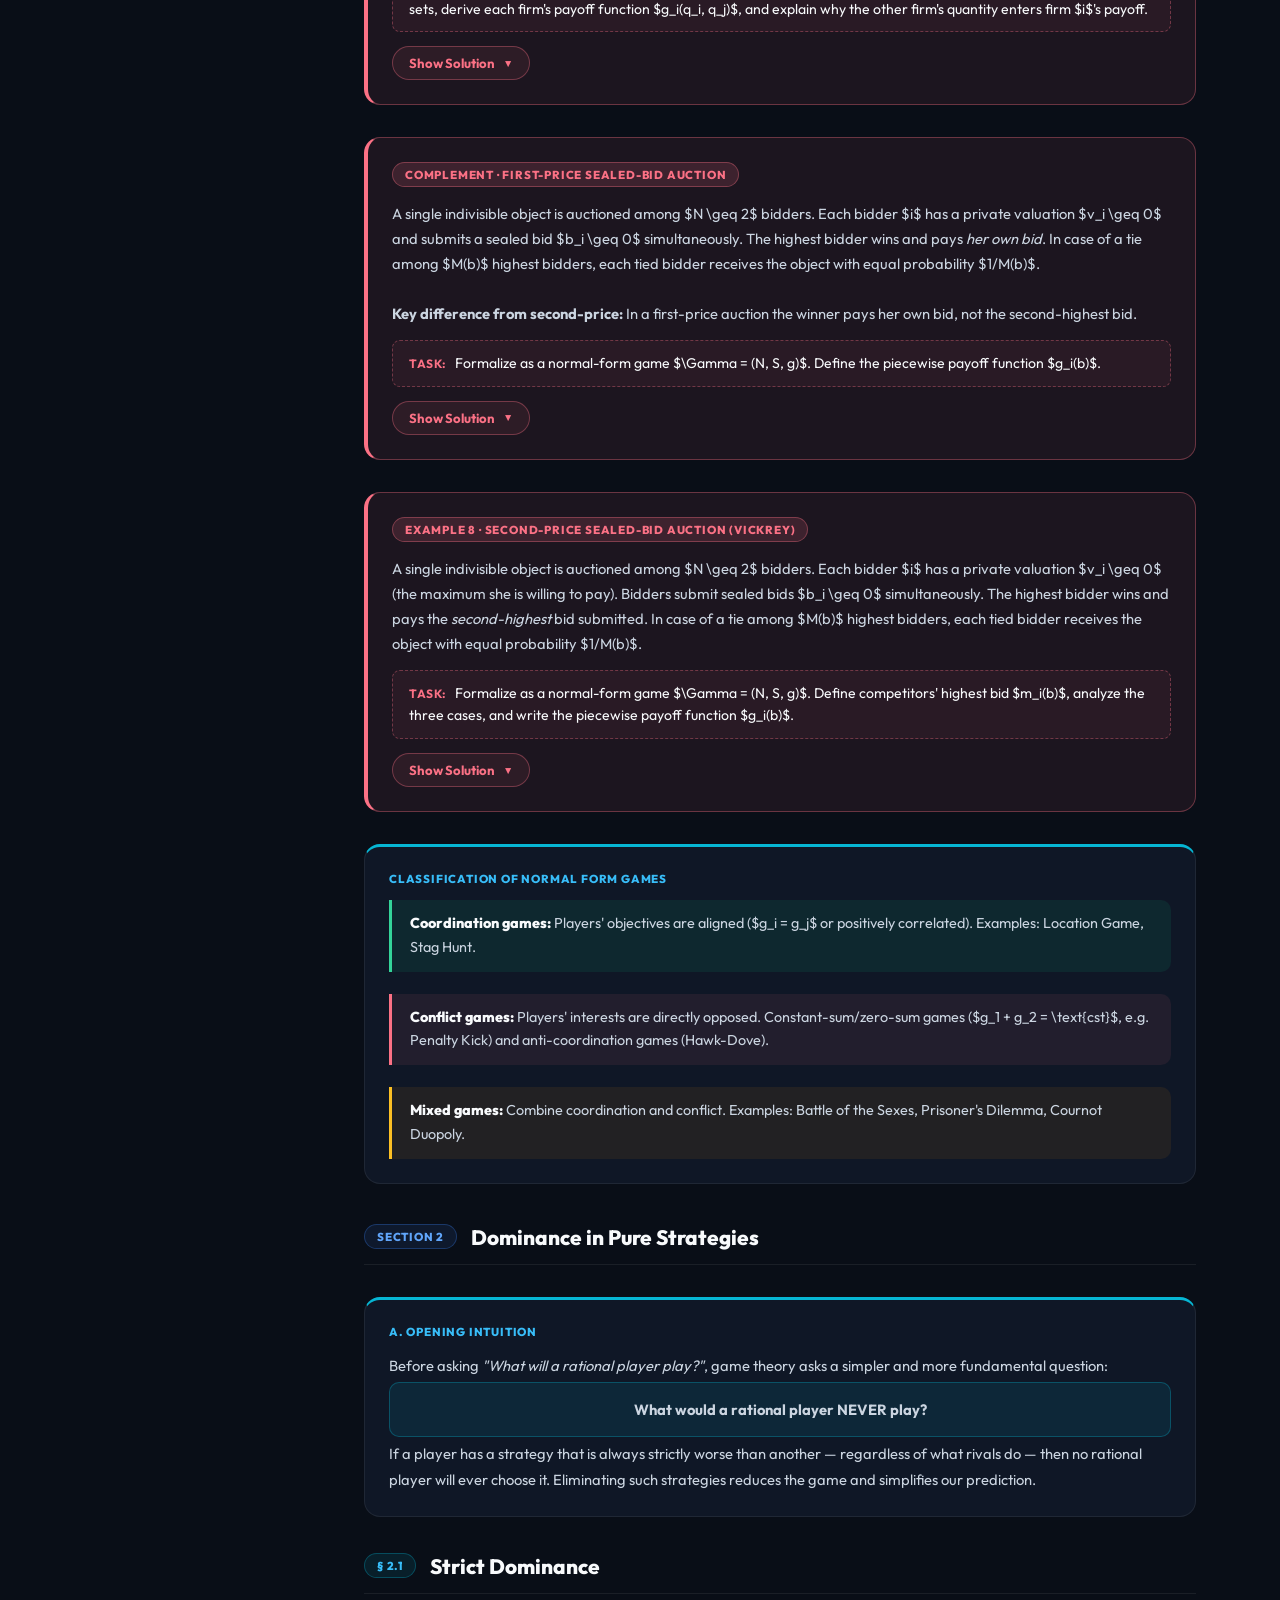
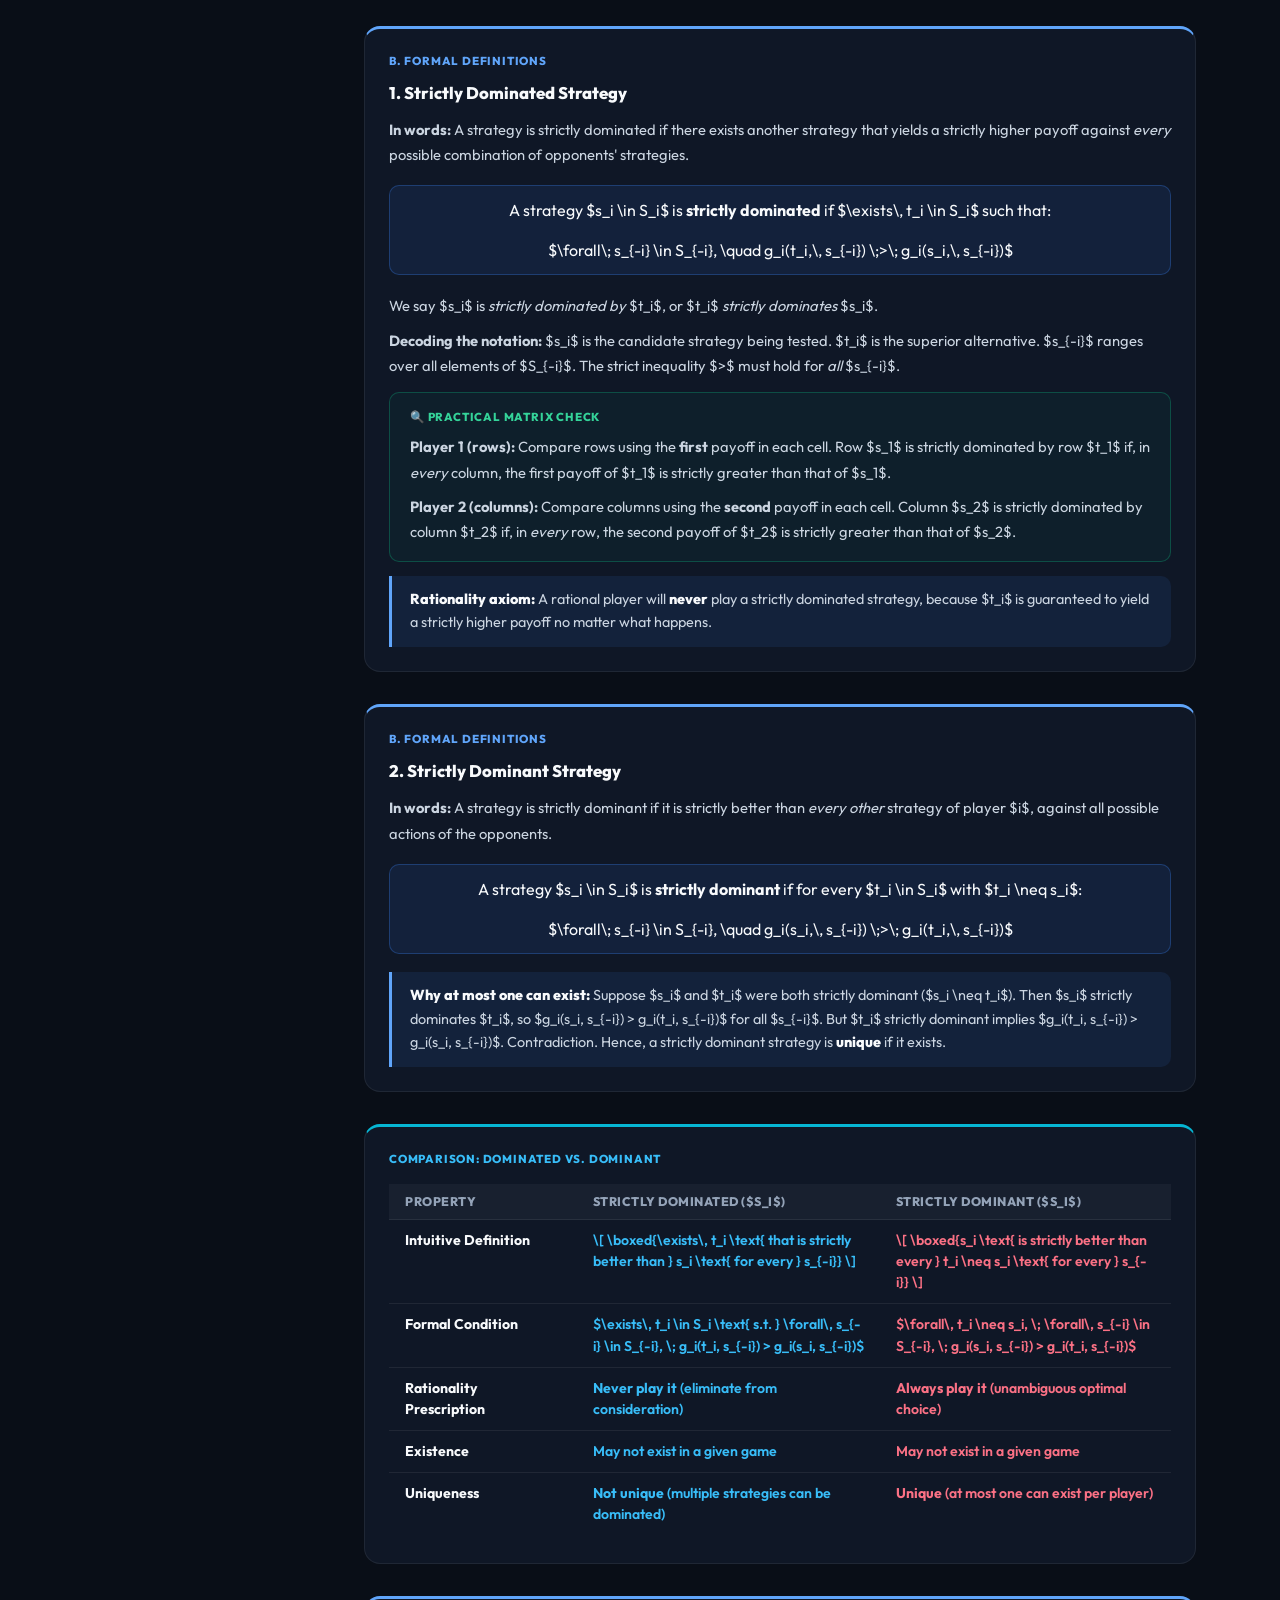
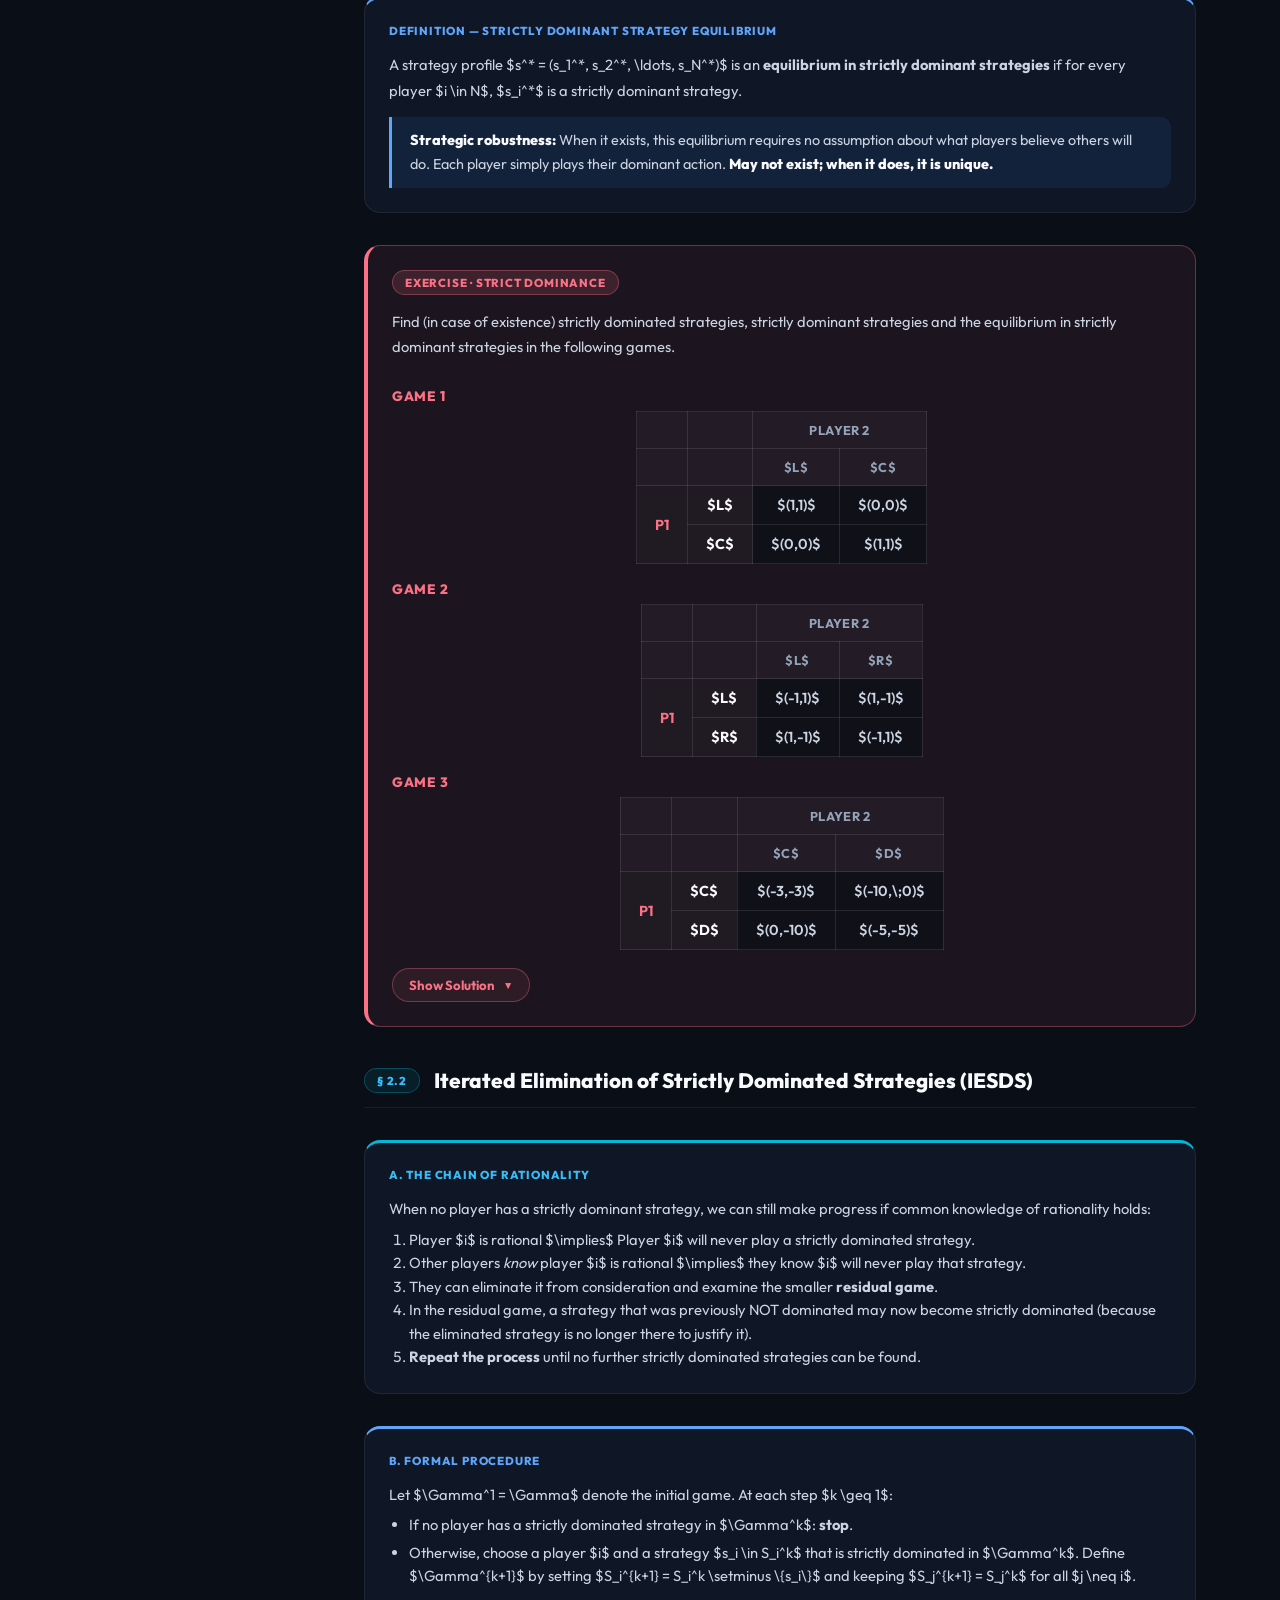
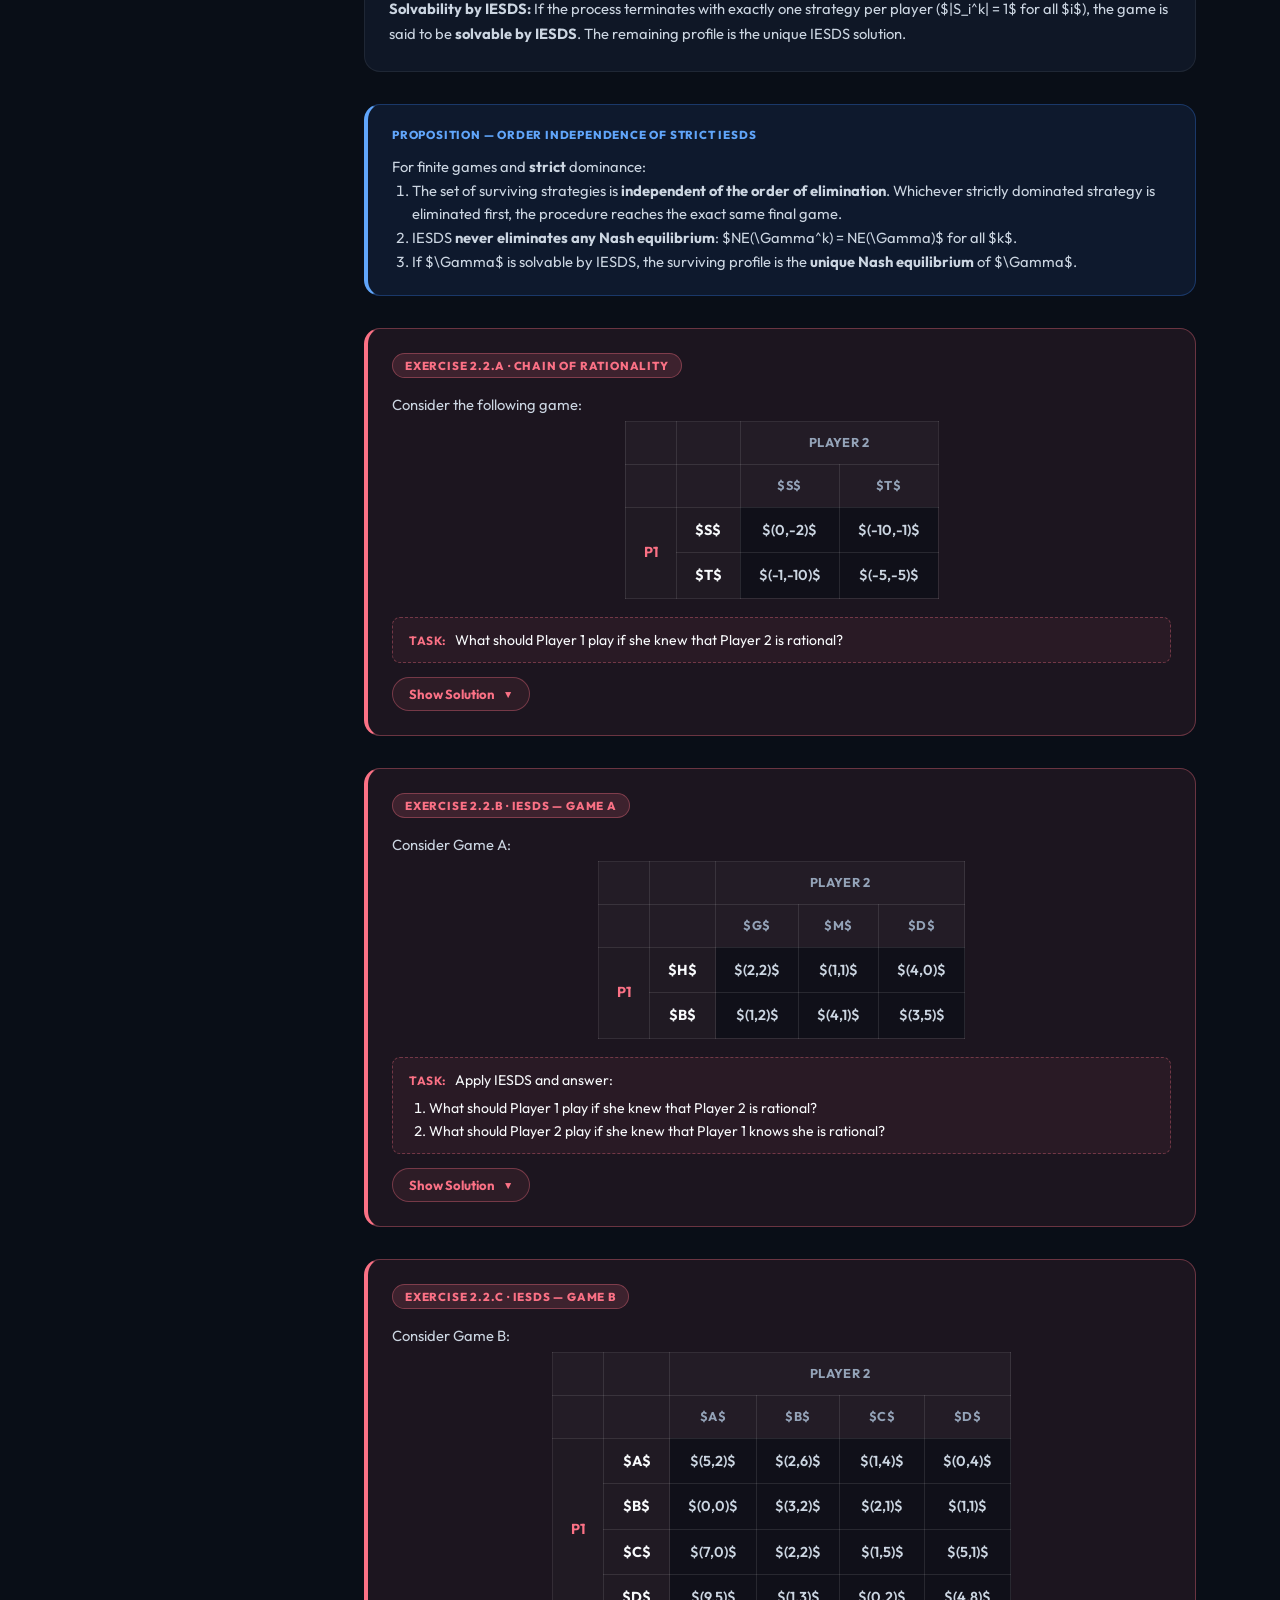
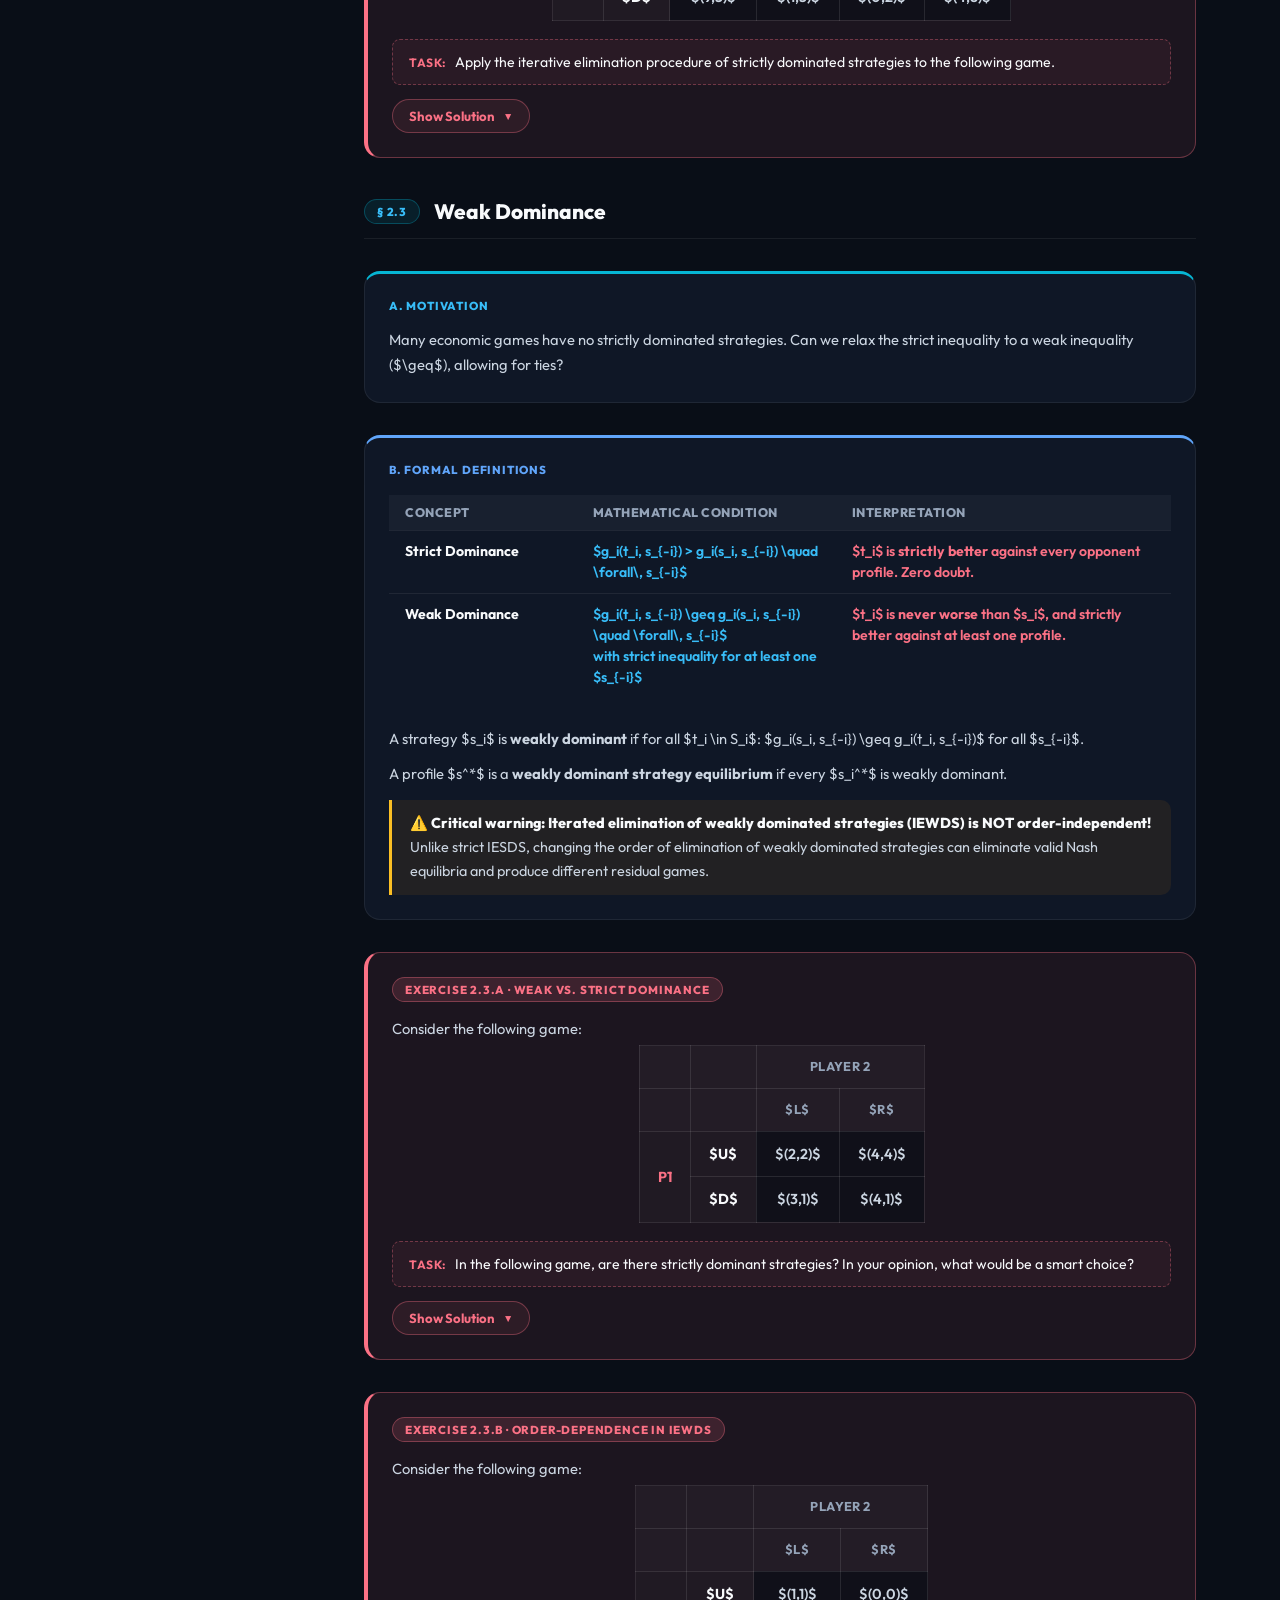
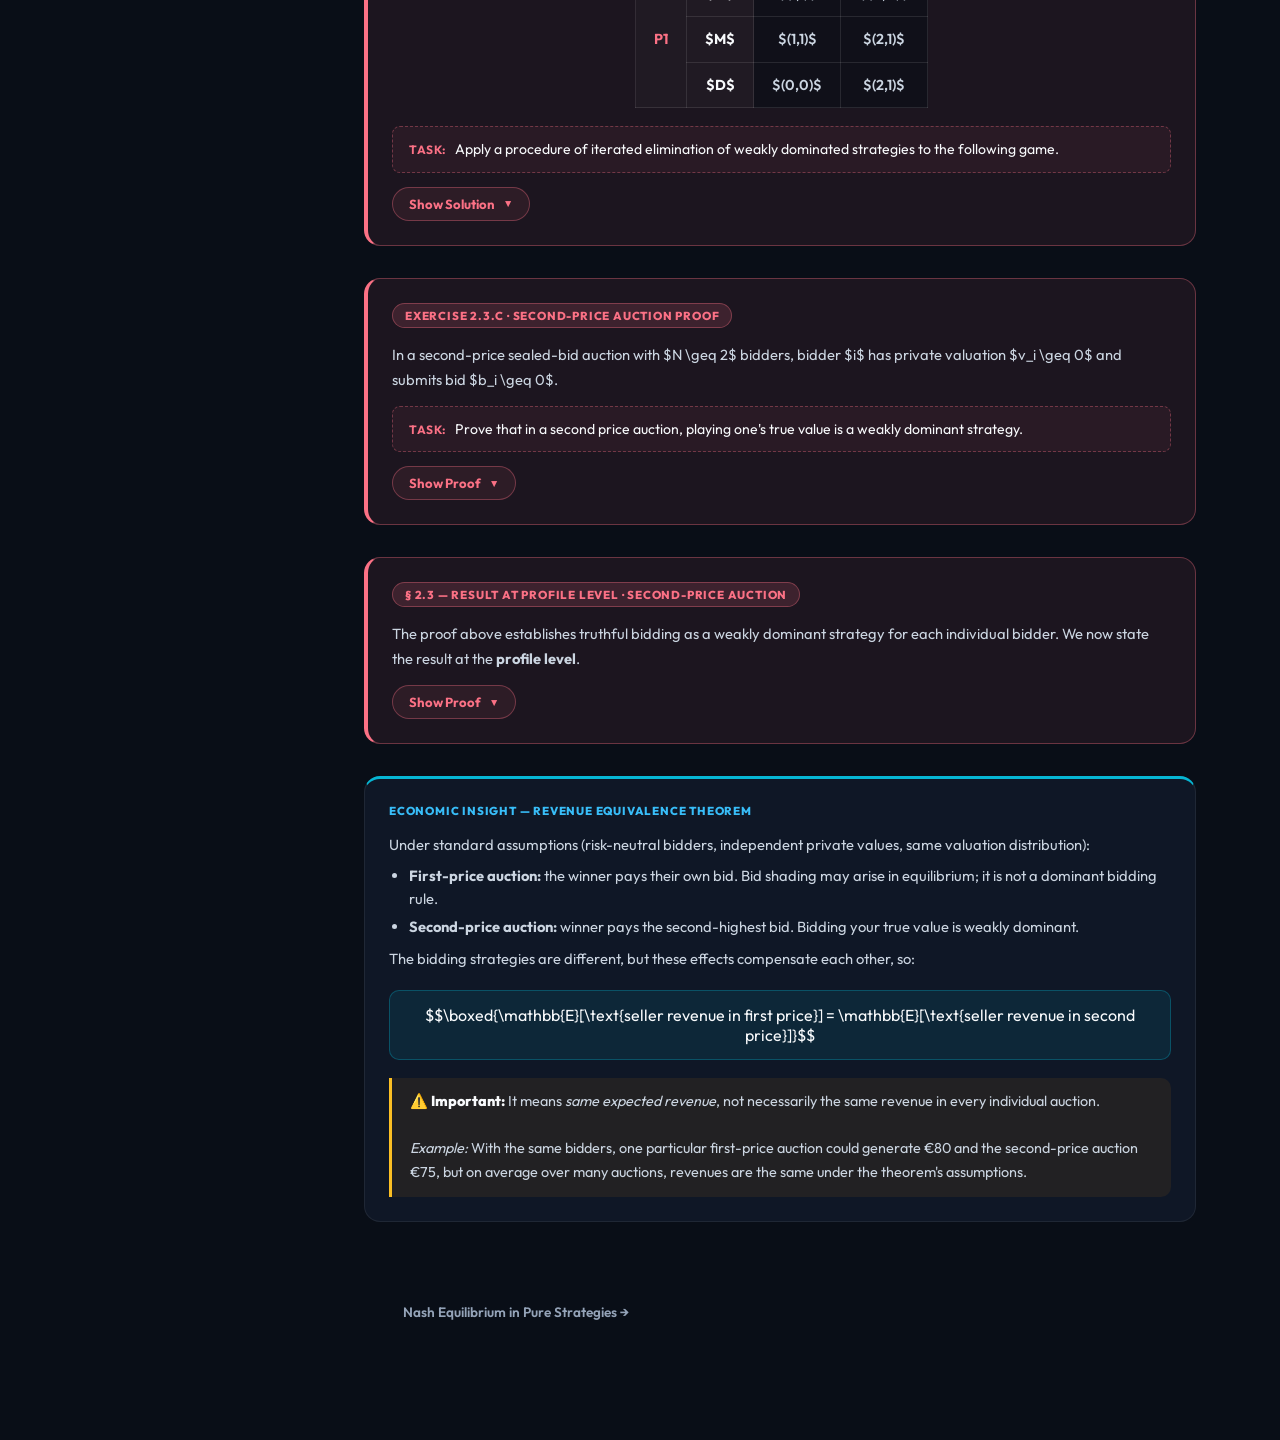
==== commit de6a0a4d: "Add Chapter 2 dynamic games and connect course navigation" ====
--- a/chapter1.html
+++ b/chapter1.html
@@ -321,11 +321,13 @@
 <button class="sidebar-close" onclick="toggleSidebar()">✕</button>
 </div>
 <nav aria-label="Course and exercises" class="sidebar-nav">
-<div class="sidebar-group-title">📂 Static Games</div>
+<div class="sidebar-group-title">📂 Chapter 1 · Static Games</div>
 <div class="sidebar-group"><a aria-current="page" class="sidebar-sublink active" href="chapter1.html">01 — Normal Form Games &amp; Dominance</a></div>
 <div class="sidebar-group"><a class="sidebar-sublink" href="nash-equilibrium.html">02 — Nash Equilibrium in Pure Strategies</a></div>
 <div class="sidebar-group"><a class="sidebar-sublink" href="mixed-strategies.html">03 — Mixed Strategies &amp; Dominance</a></div>
 <div class="sidebar-group"><a class="sidebar-sublink" href="mixed-nash-equilibrium.html">04 — Nash Equilibrium in Mixed Strategies</a></div>
+<div class="sidebar-group-title">📂 Chapter 2 · Dynamic Games</div>
+<div class="sidebar-group"><a class="sidebar-sublink" href="chapter2.html">Dynamic Games with Perfect Information</a></div>
 <div class="sidebar-exercises">
 <div class="sidebar-group-title">✎ Exercises</div>
 <div class="sidebar-group"><a class="sidebar-sublink" href="exercise-session-1.html">Session 1 — Pure Strategies</a></div>
@@ -1410,3 +1412,4 @@
 </script>
 </body>
 </html>
+
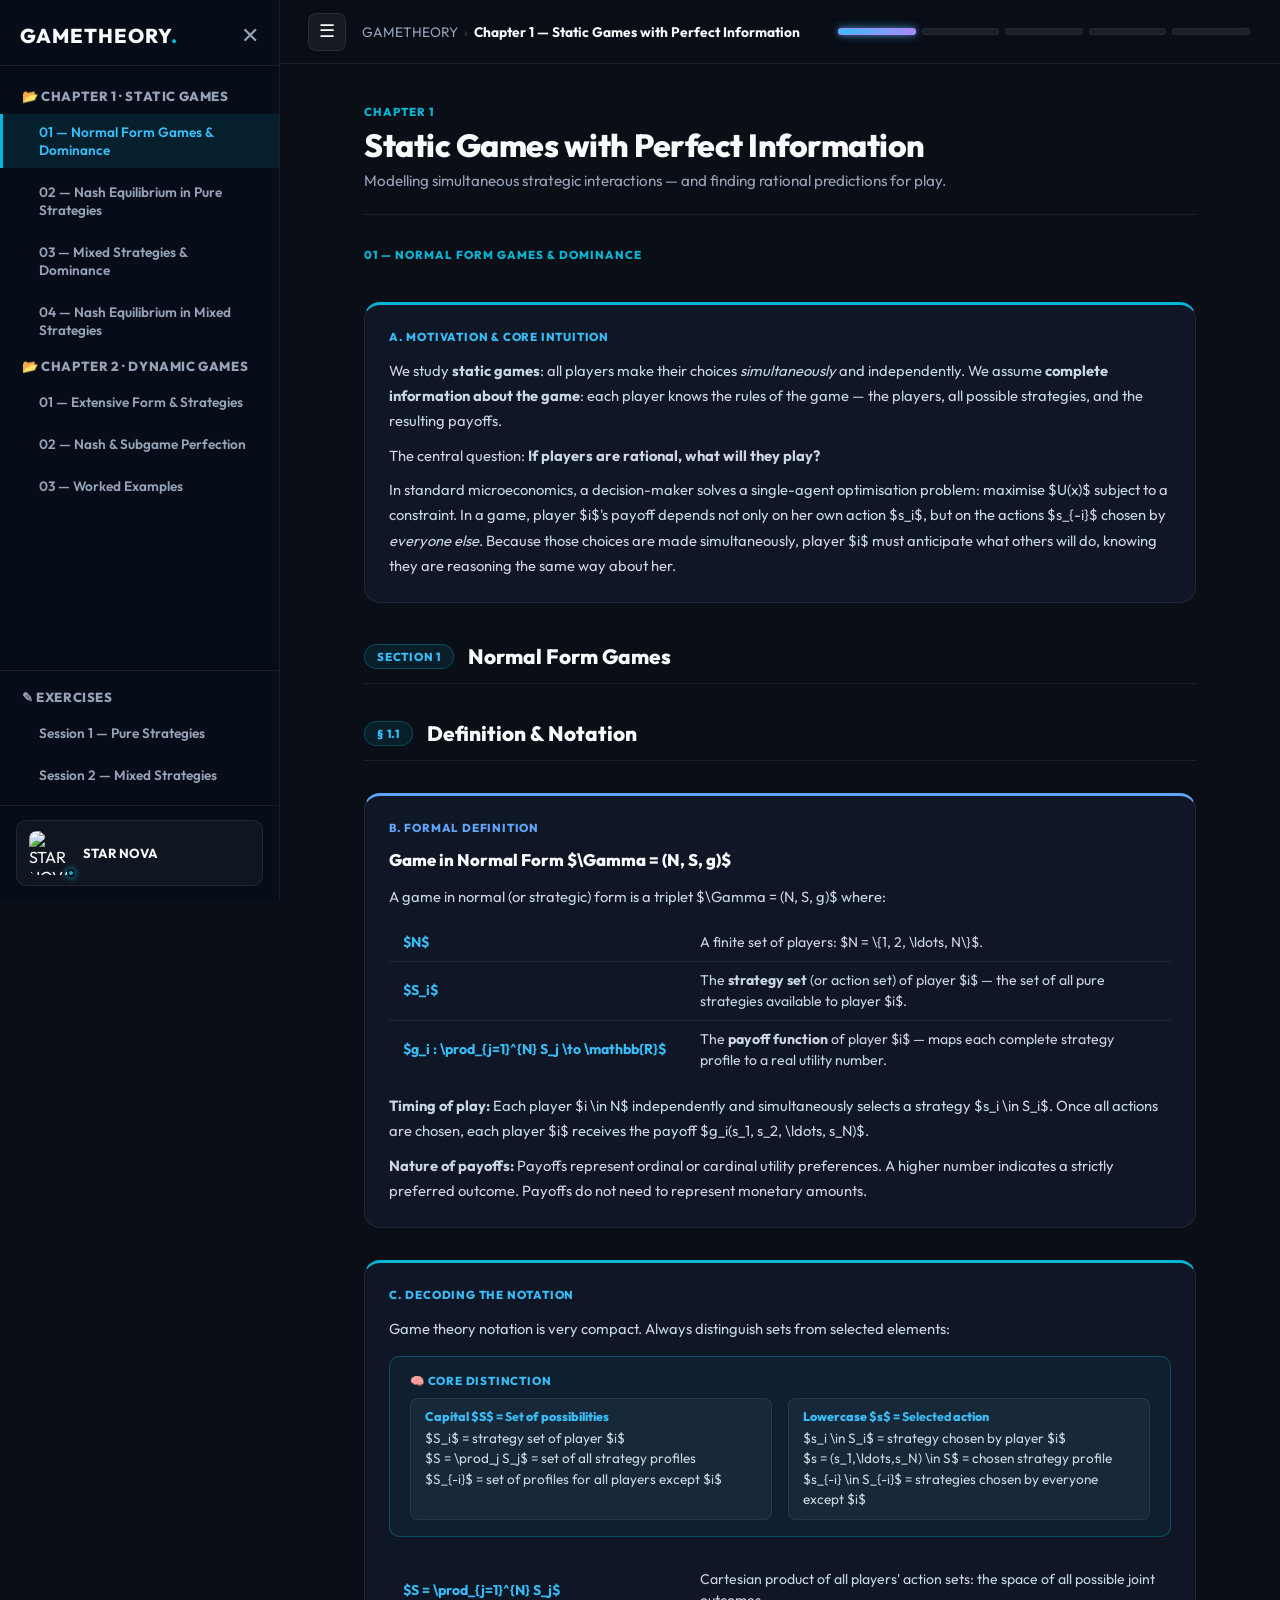
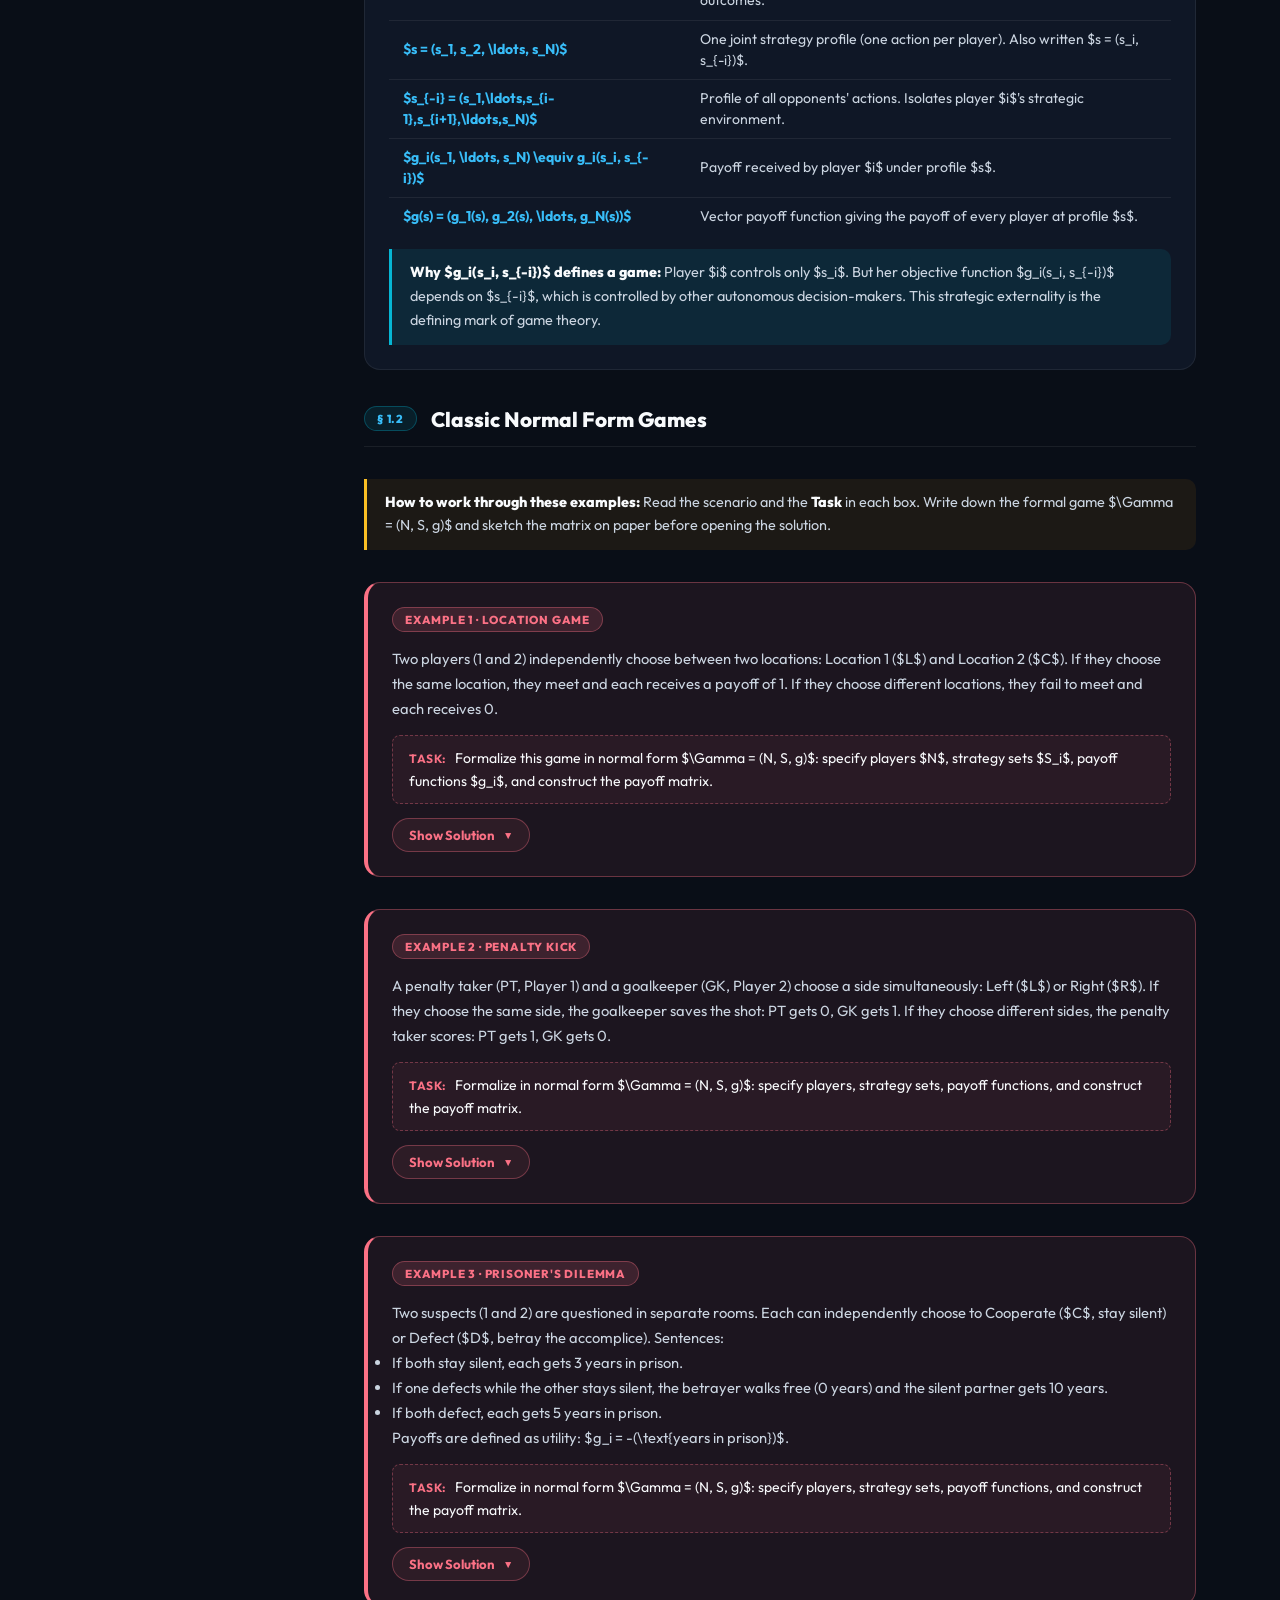
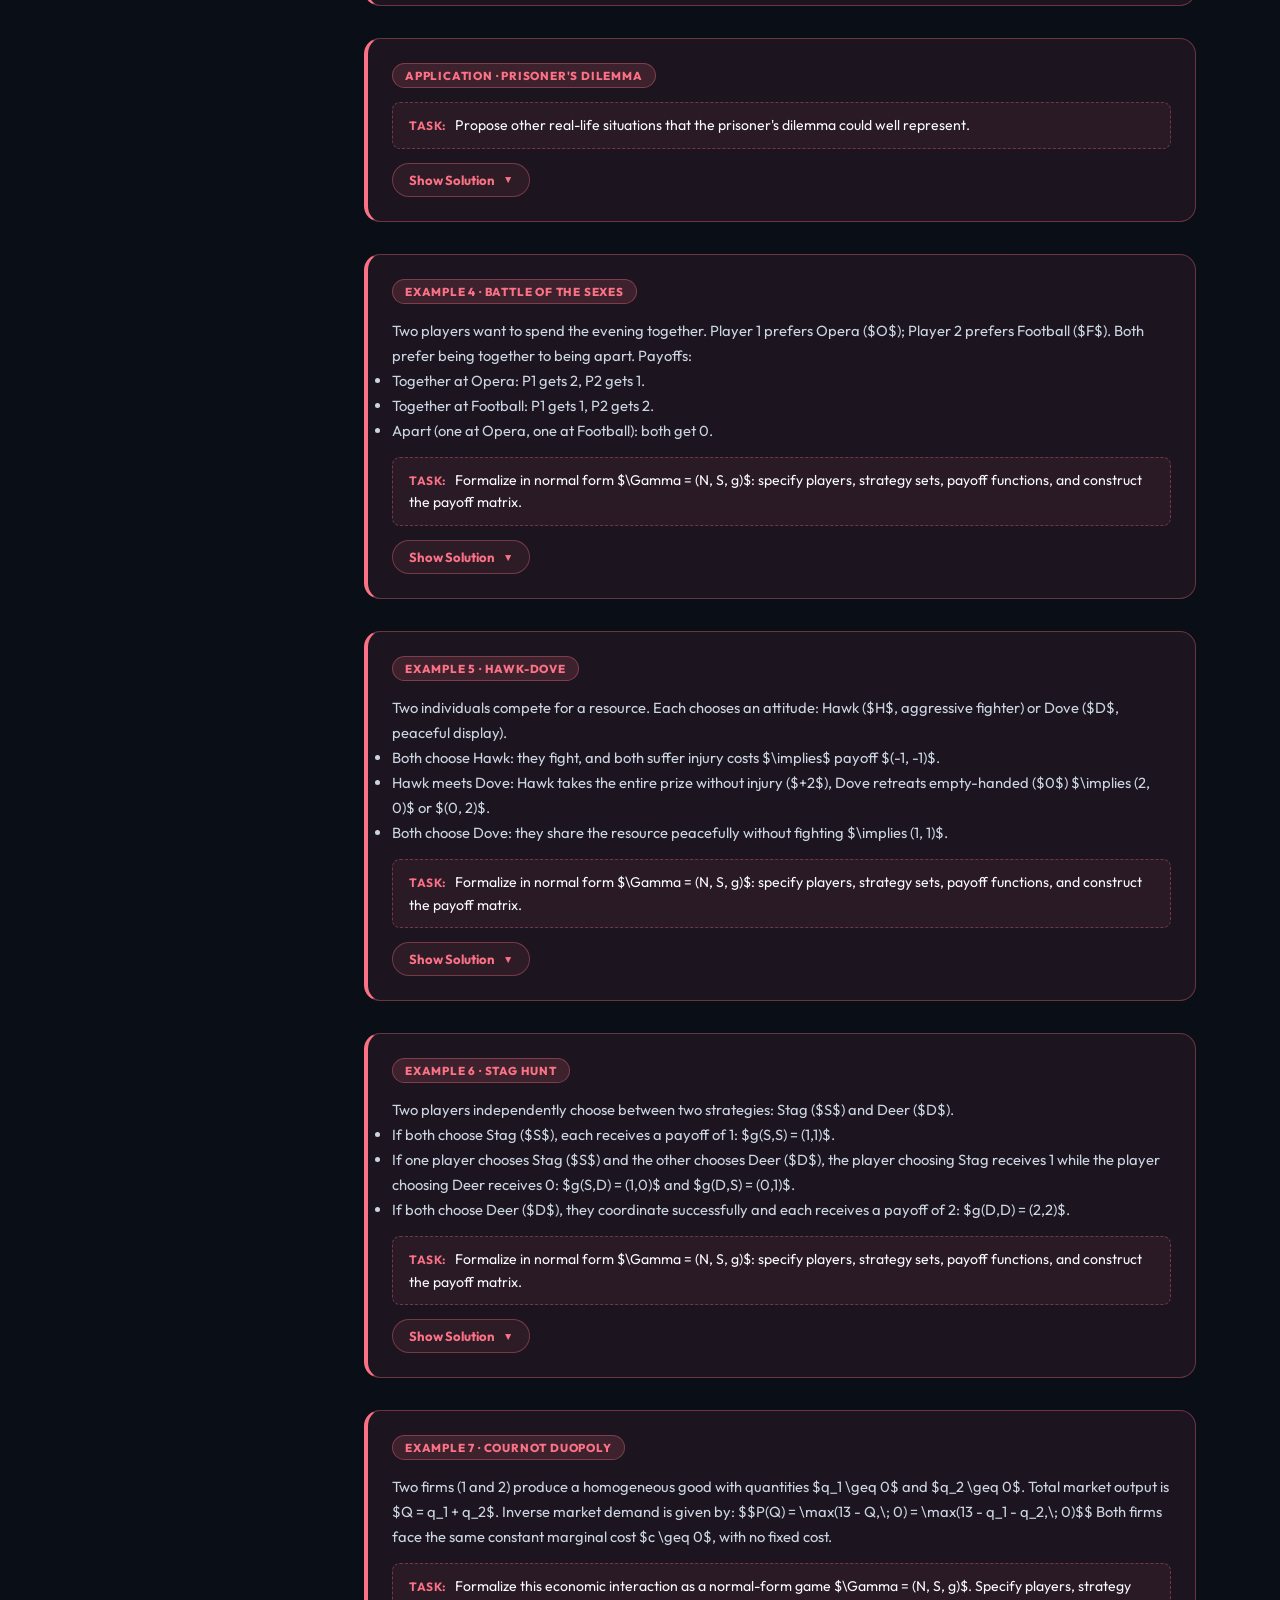
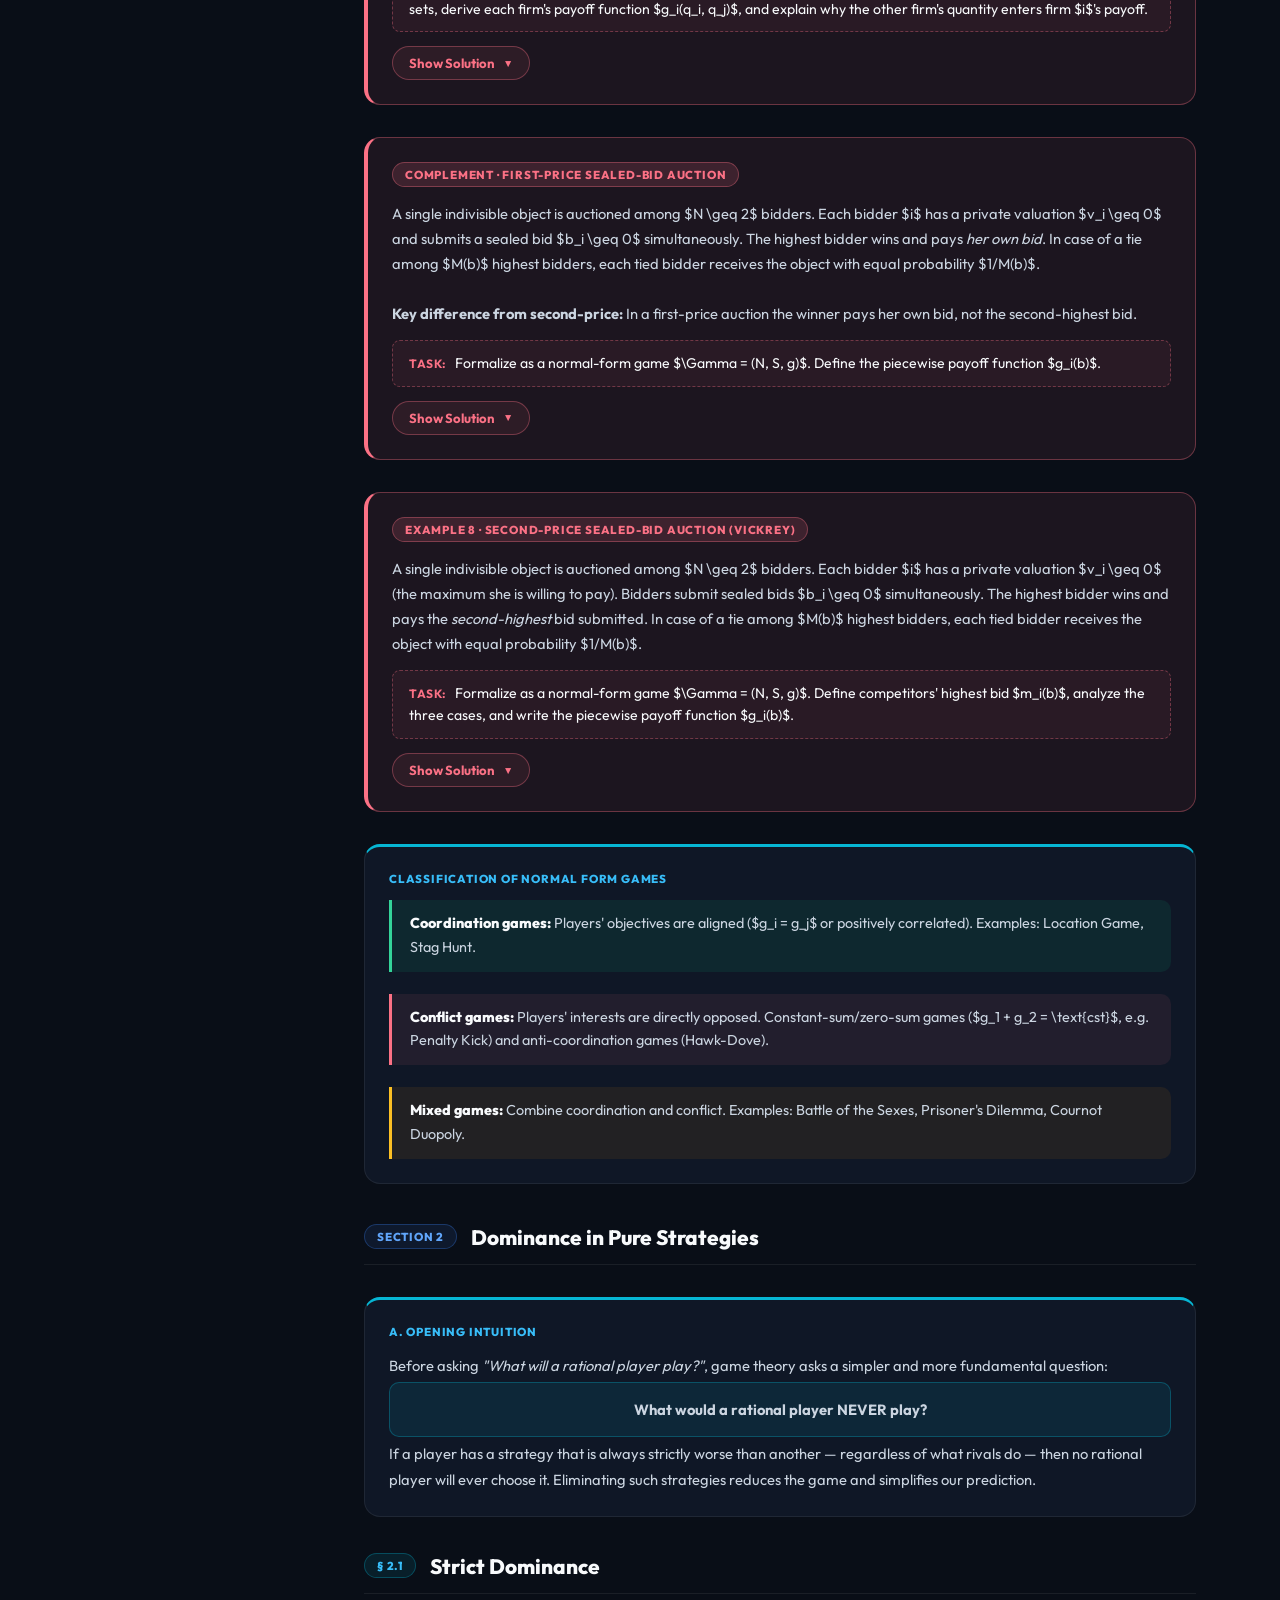
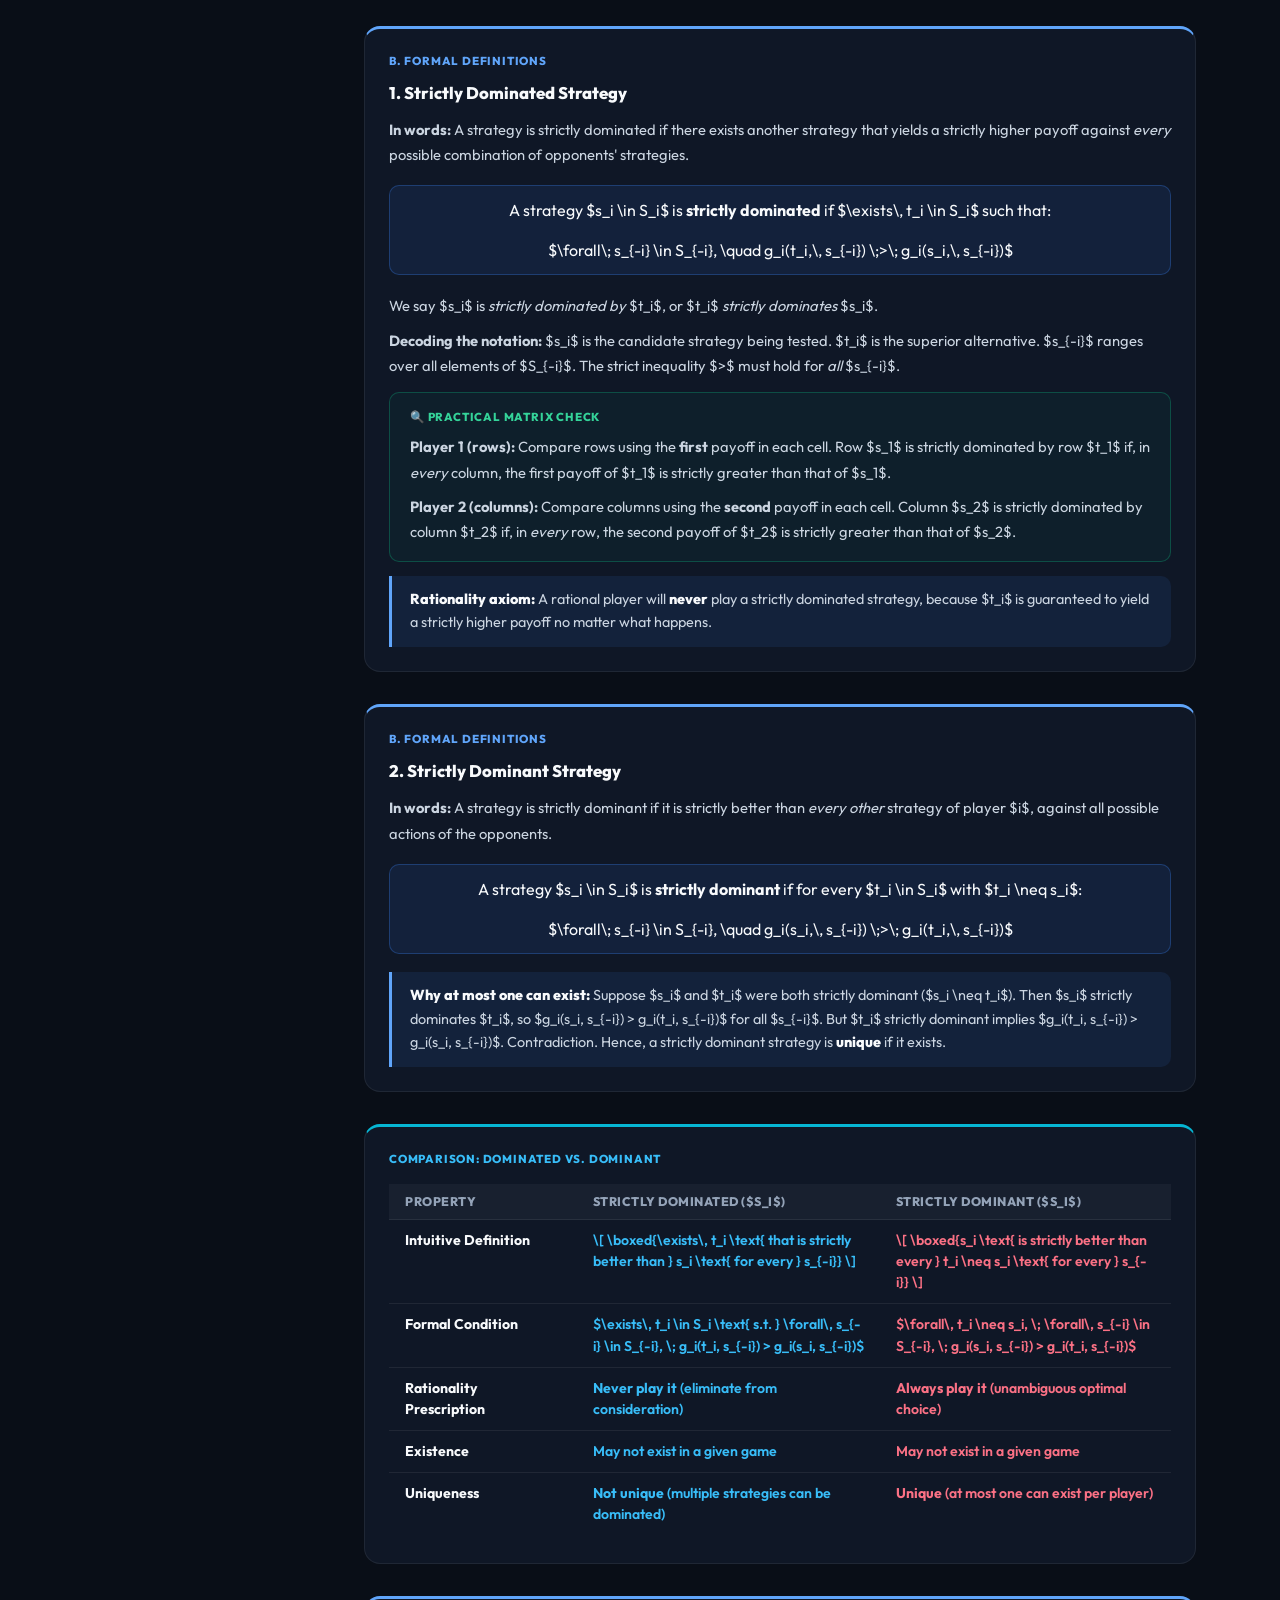
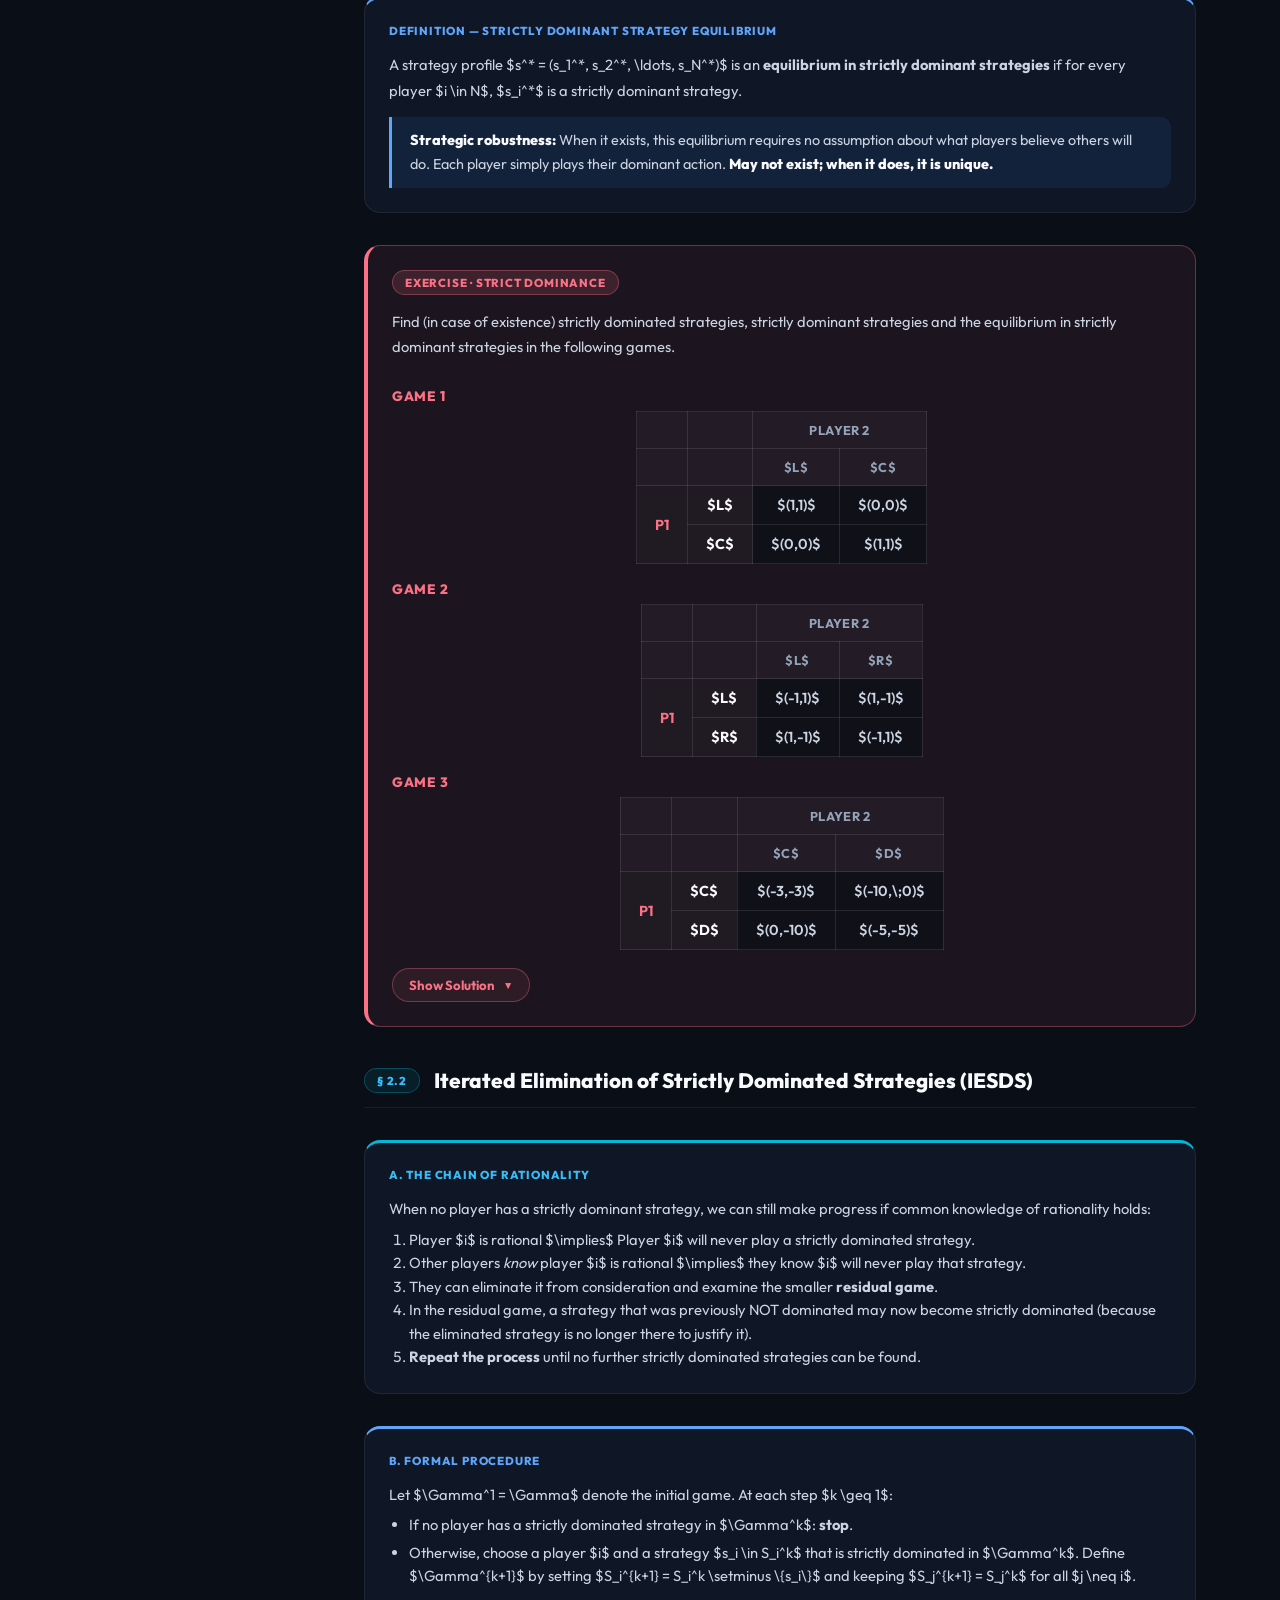
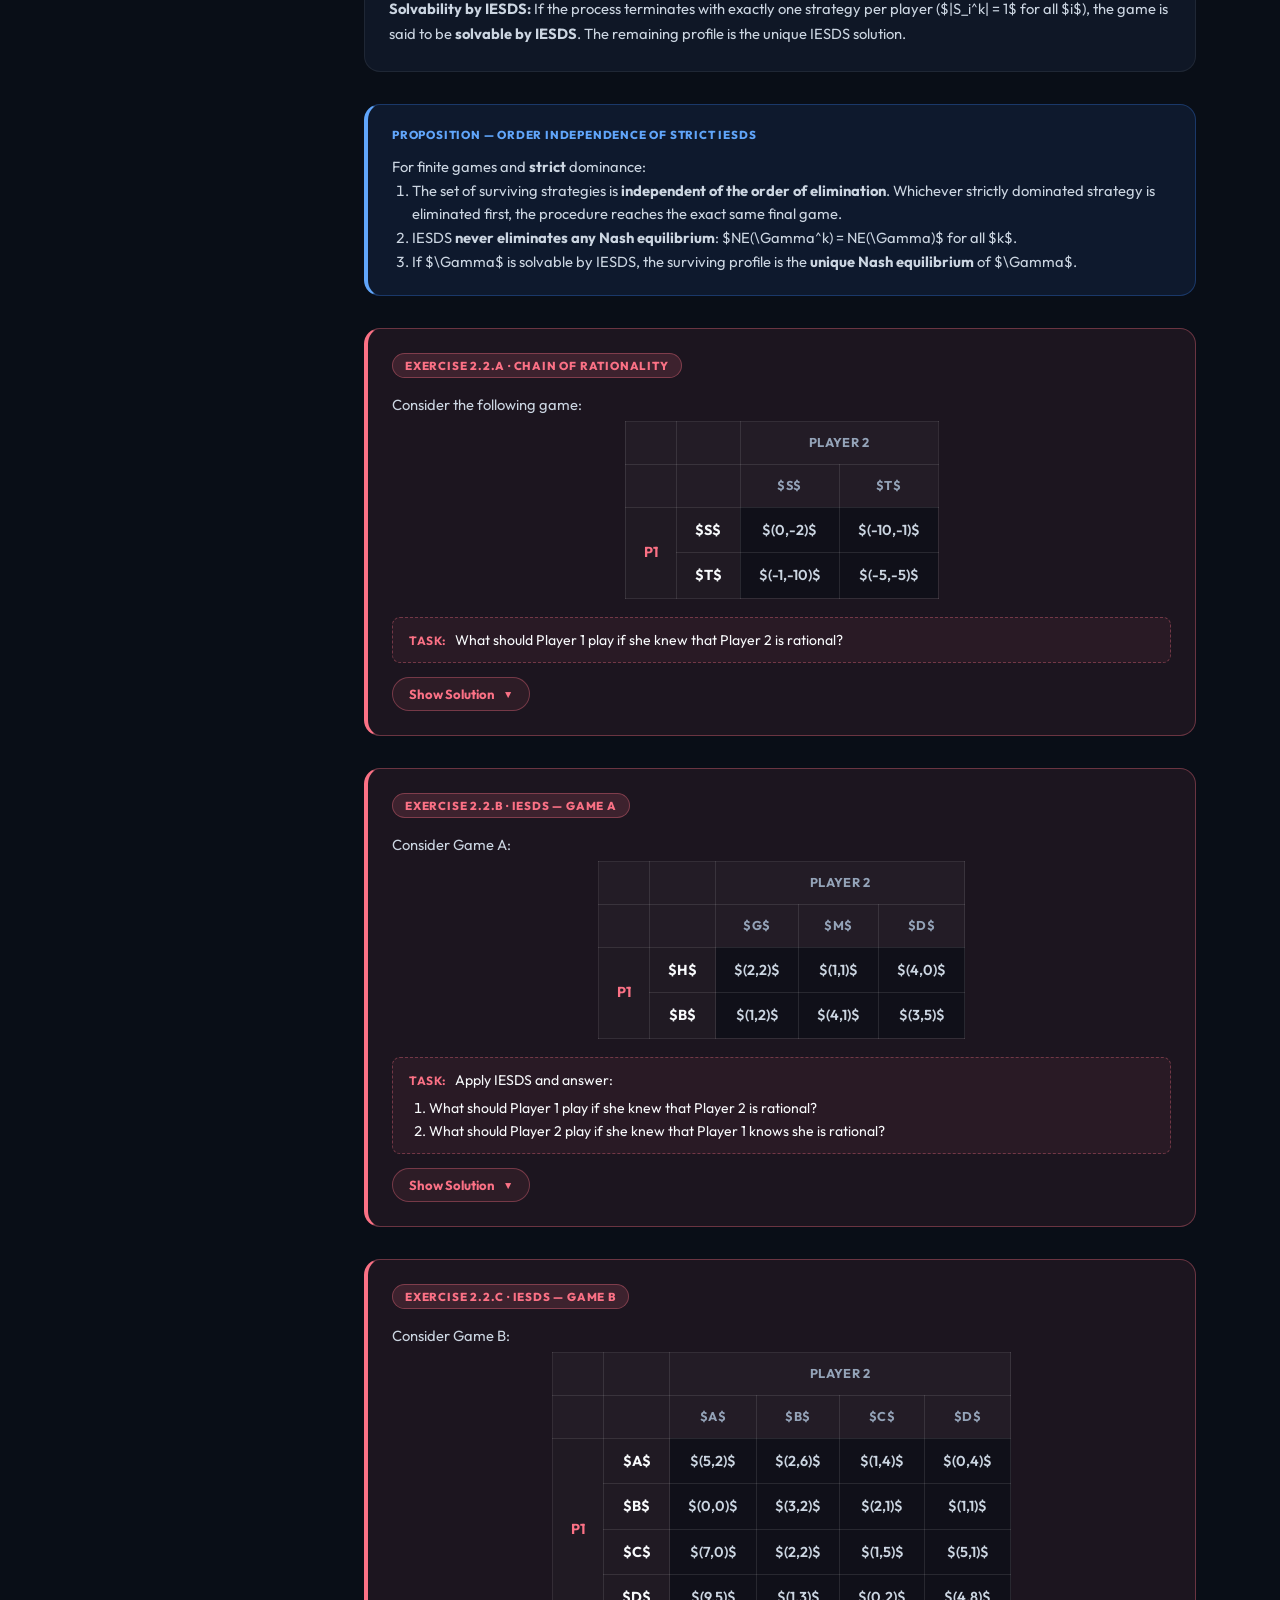
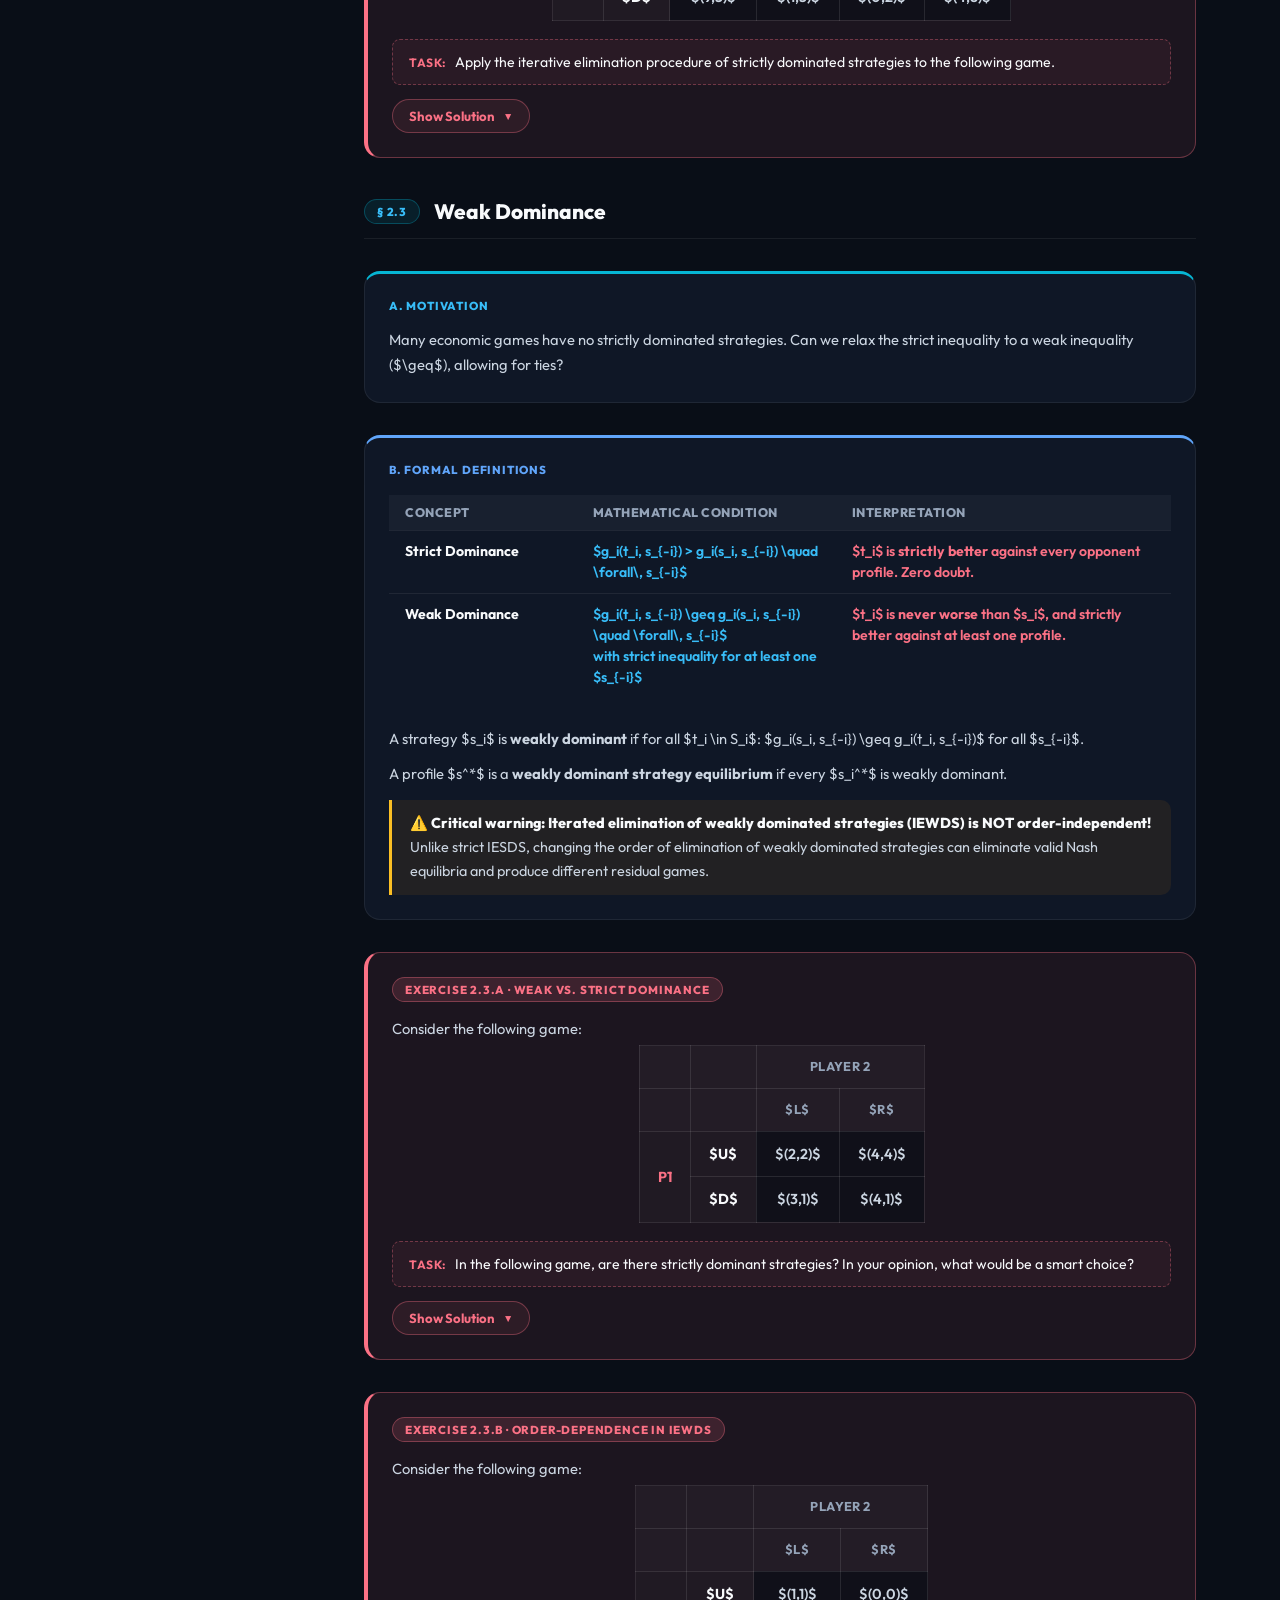
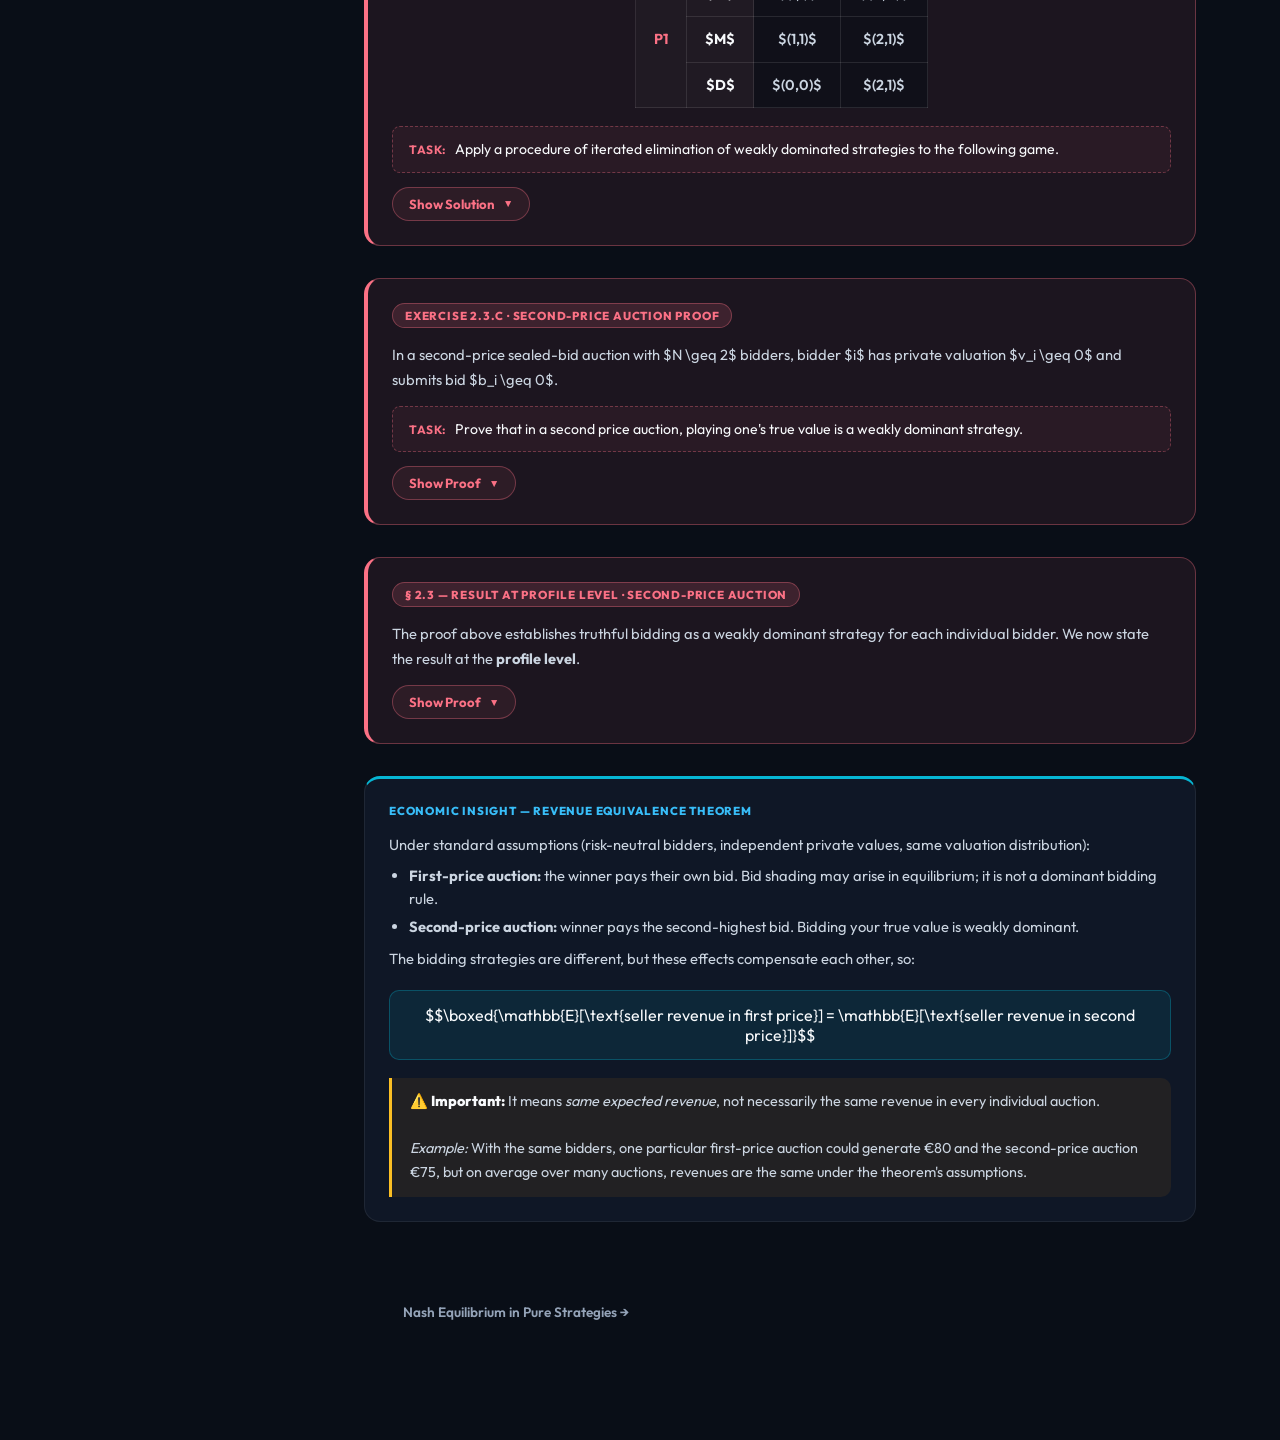
==== commit 51498e74: "Split Chapter 2 into three lessons with shared course navigation" ====
--- a/chapter1.html
+++ b/chapter1.html
@@ -327,7 +327,9 @@
 <div class="sidebar-group"><a class="sidebar-sublink" href="mixed-strategies.html">03 — Mixed Strategies &amp; Dominance</a></div>
 <div class="sidebar-group"><a class="sidebar-sublink" href="mixed-nash-equilibrium.html">04 — Nash Equilibrium in Mixed Strategies</a></div>
 <div class="sidebar-group-title">📂 Chapter 2 · Dynamic Games</div>
-<div class="sidebar-group"><a class="sidebar-sublink" href="chapter2.html">Dynamic Games with Perfect Information</a></div>
+<div class="sidebar-group"><a class="sidebar-sublink" href="chapter2.html">01 — Extensive Form &amp; Strategies</a></div>
+<div class="sidebar-group"><a class="sidebar-sublink" href="dynamic-equilibria.html">02 — Nash &amp; Subgame Perfection</a></div>
+<div class="sidebar-group"><a class="sidebar-sublink" href="dynamic-examples.html">03 — Worked Examples</a></div>
 <div class="sidebar-exercises">
 <div class="sidebar-group-title">✎ Exercises</div>
 <div class="sidebar-group"><a class="sidebar-sublink" href="exercise-session-1.html">Session 1 — Pure Strategies</a></div>
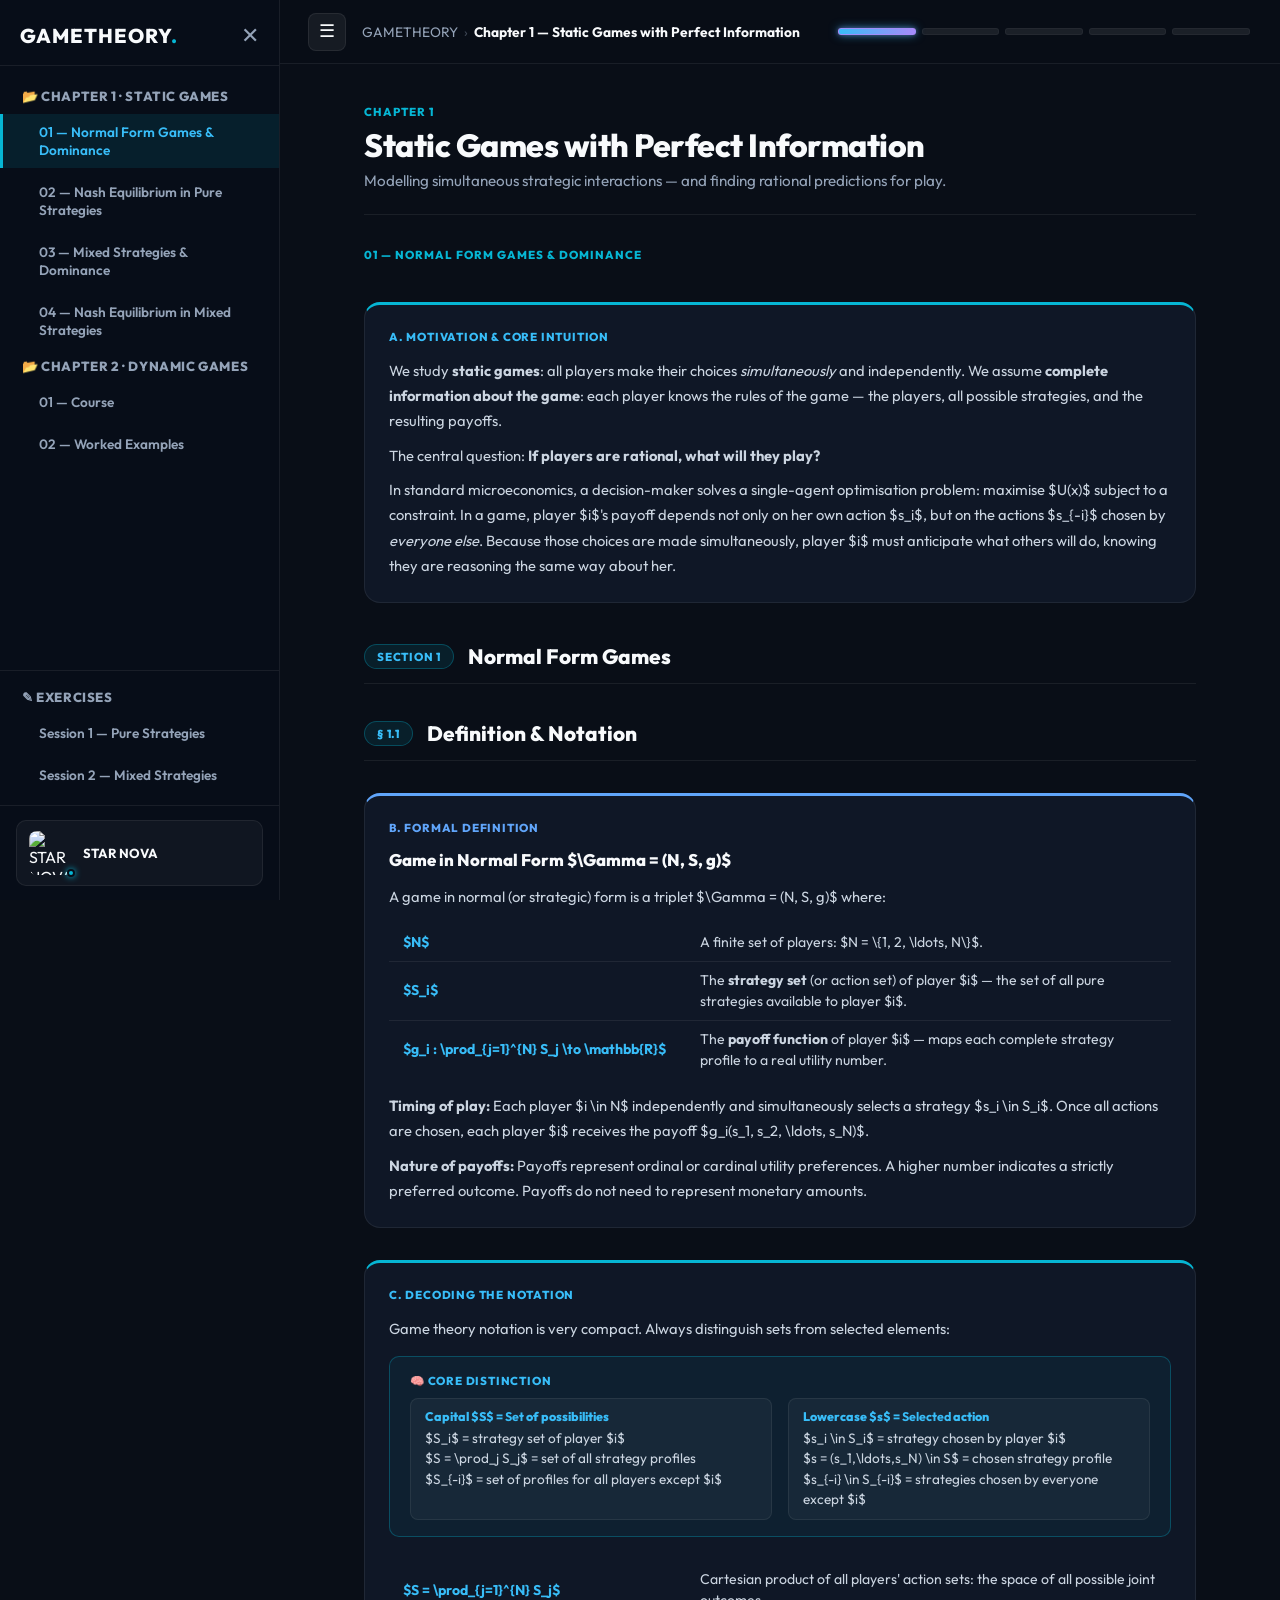
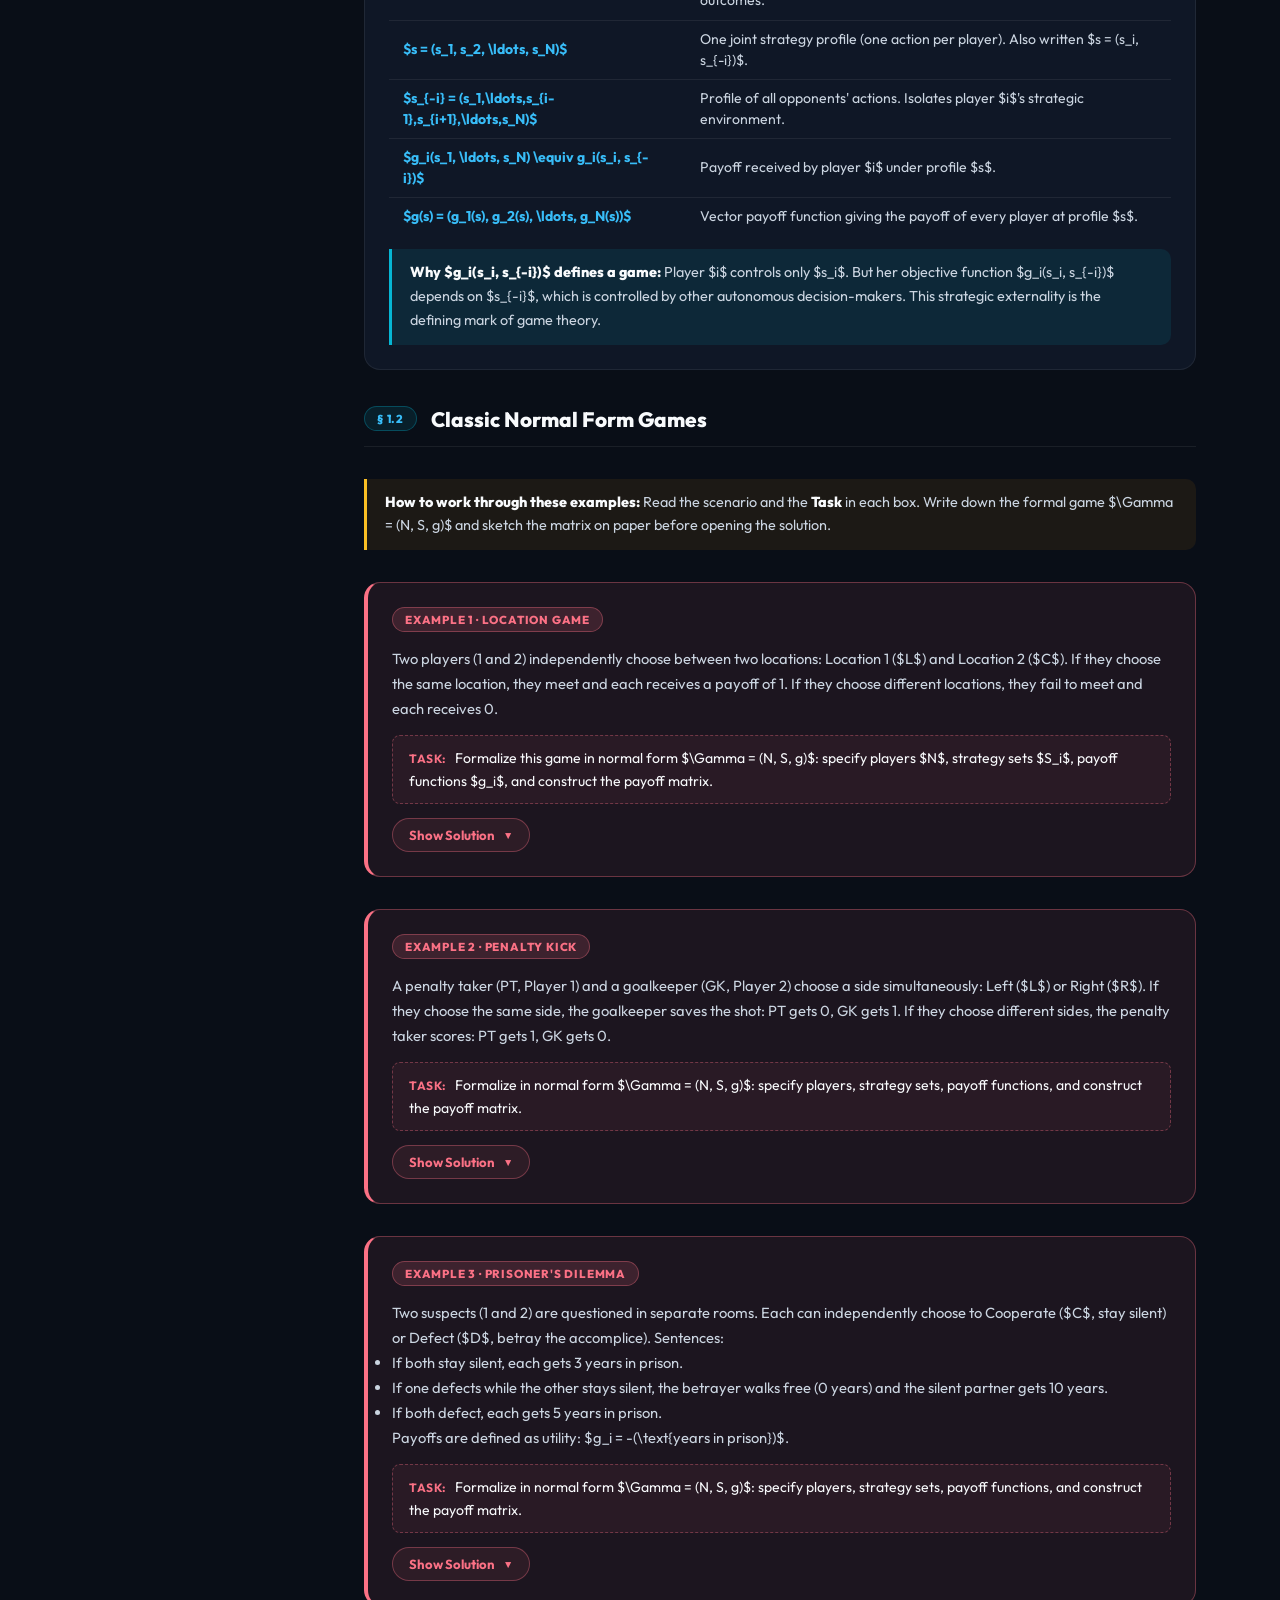
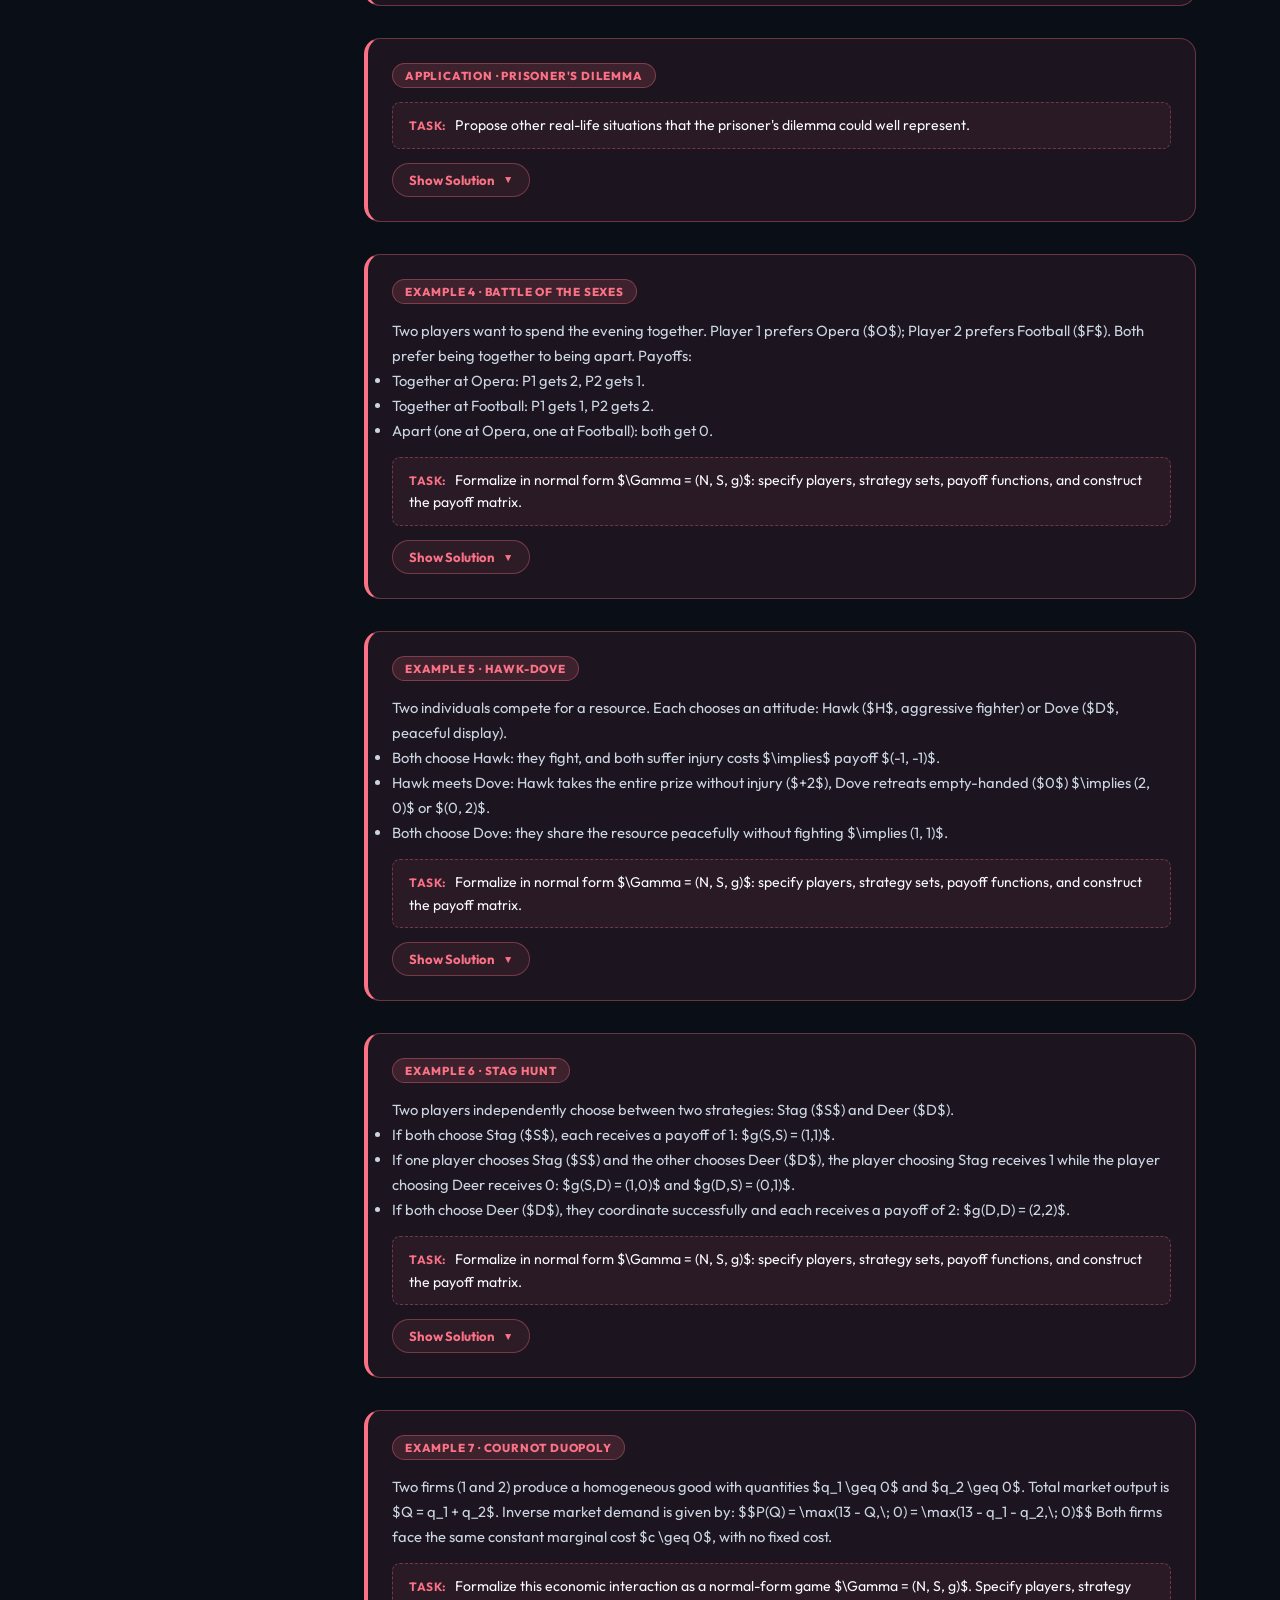
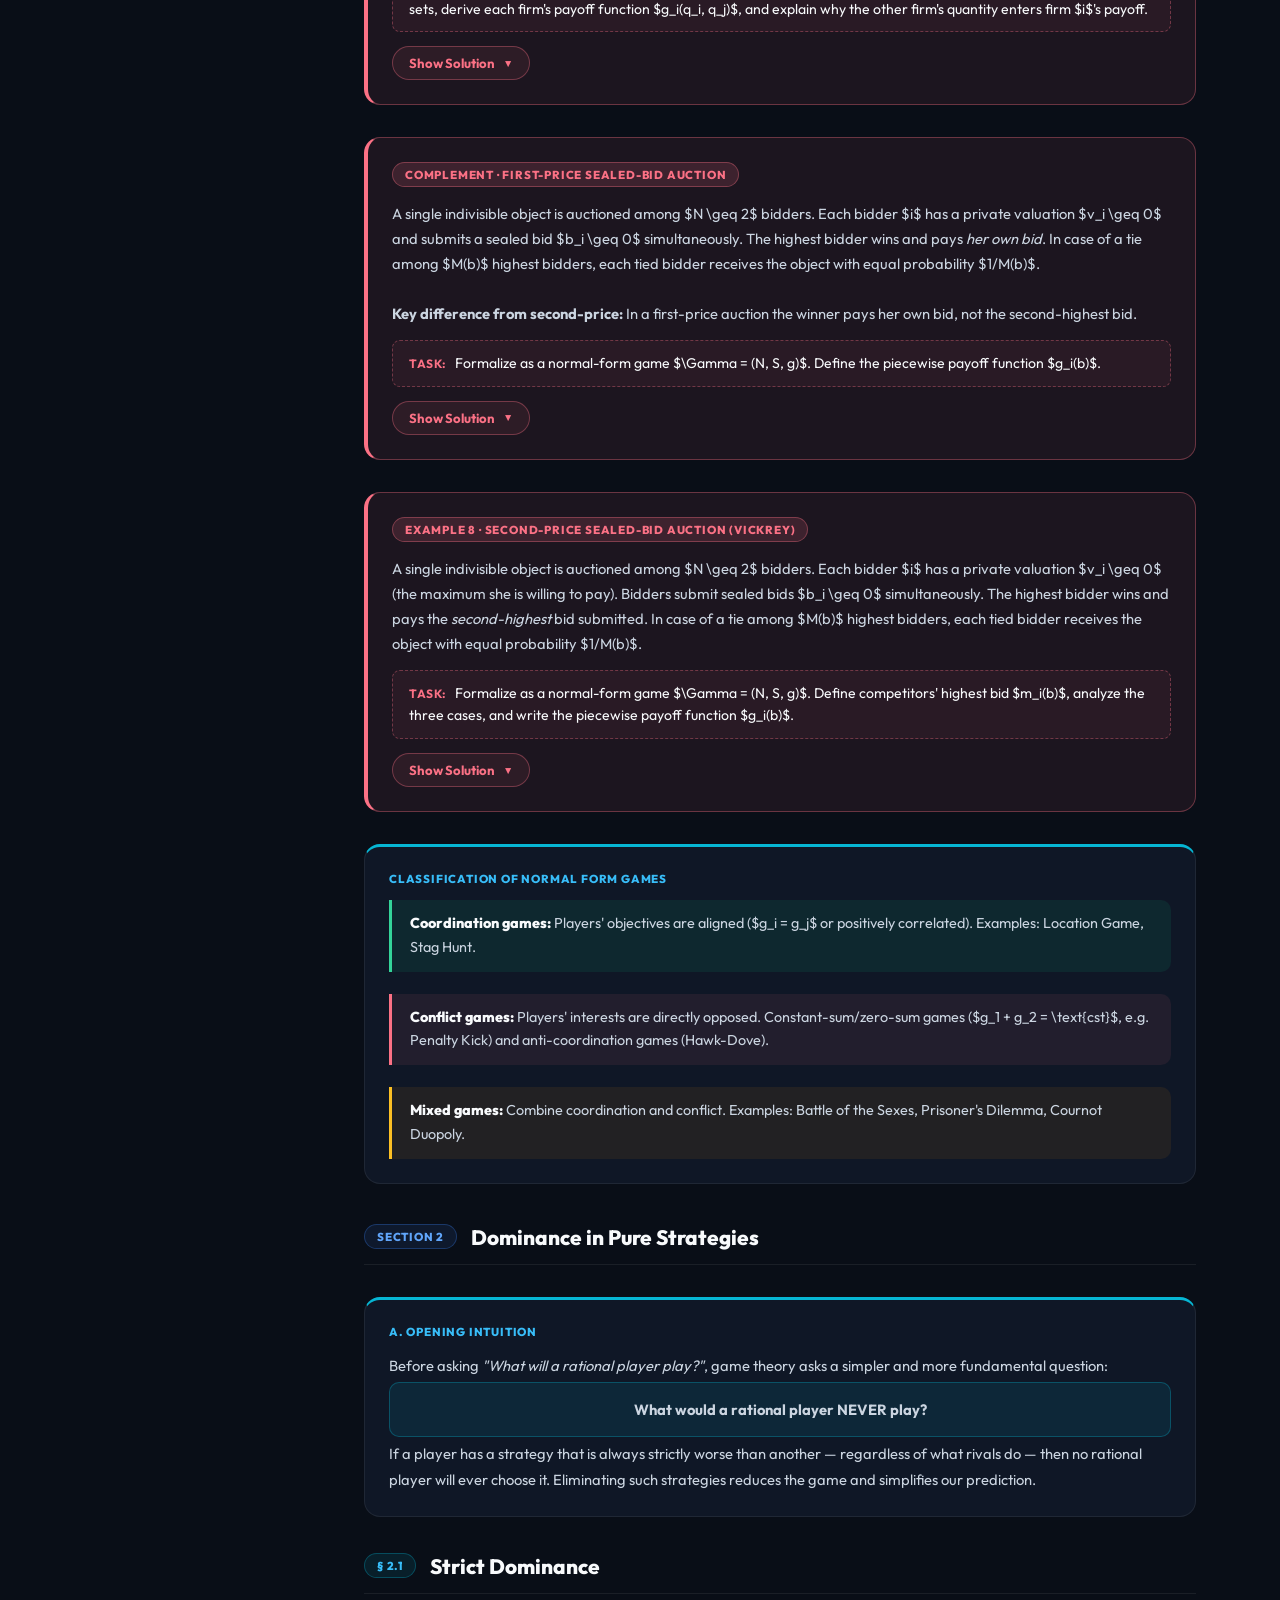
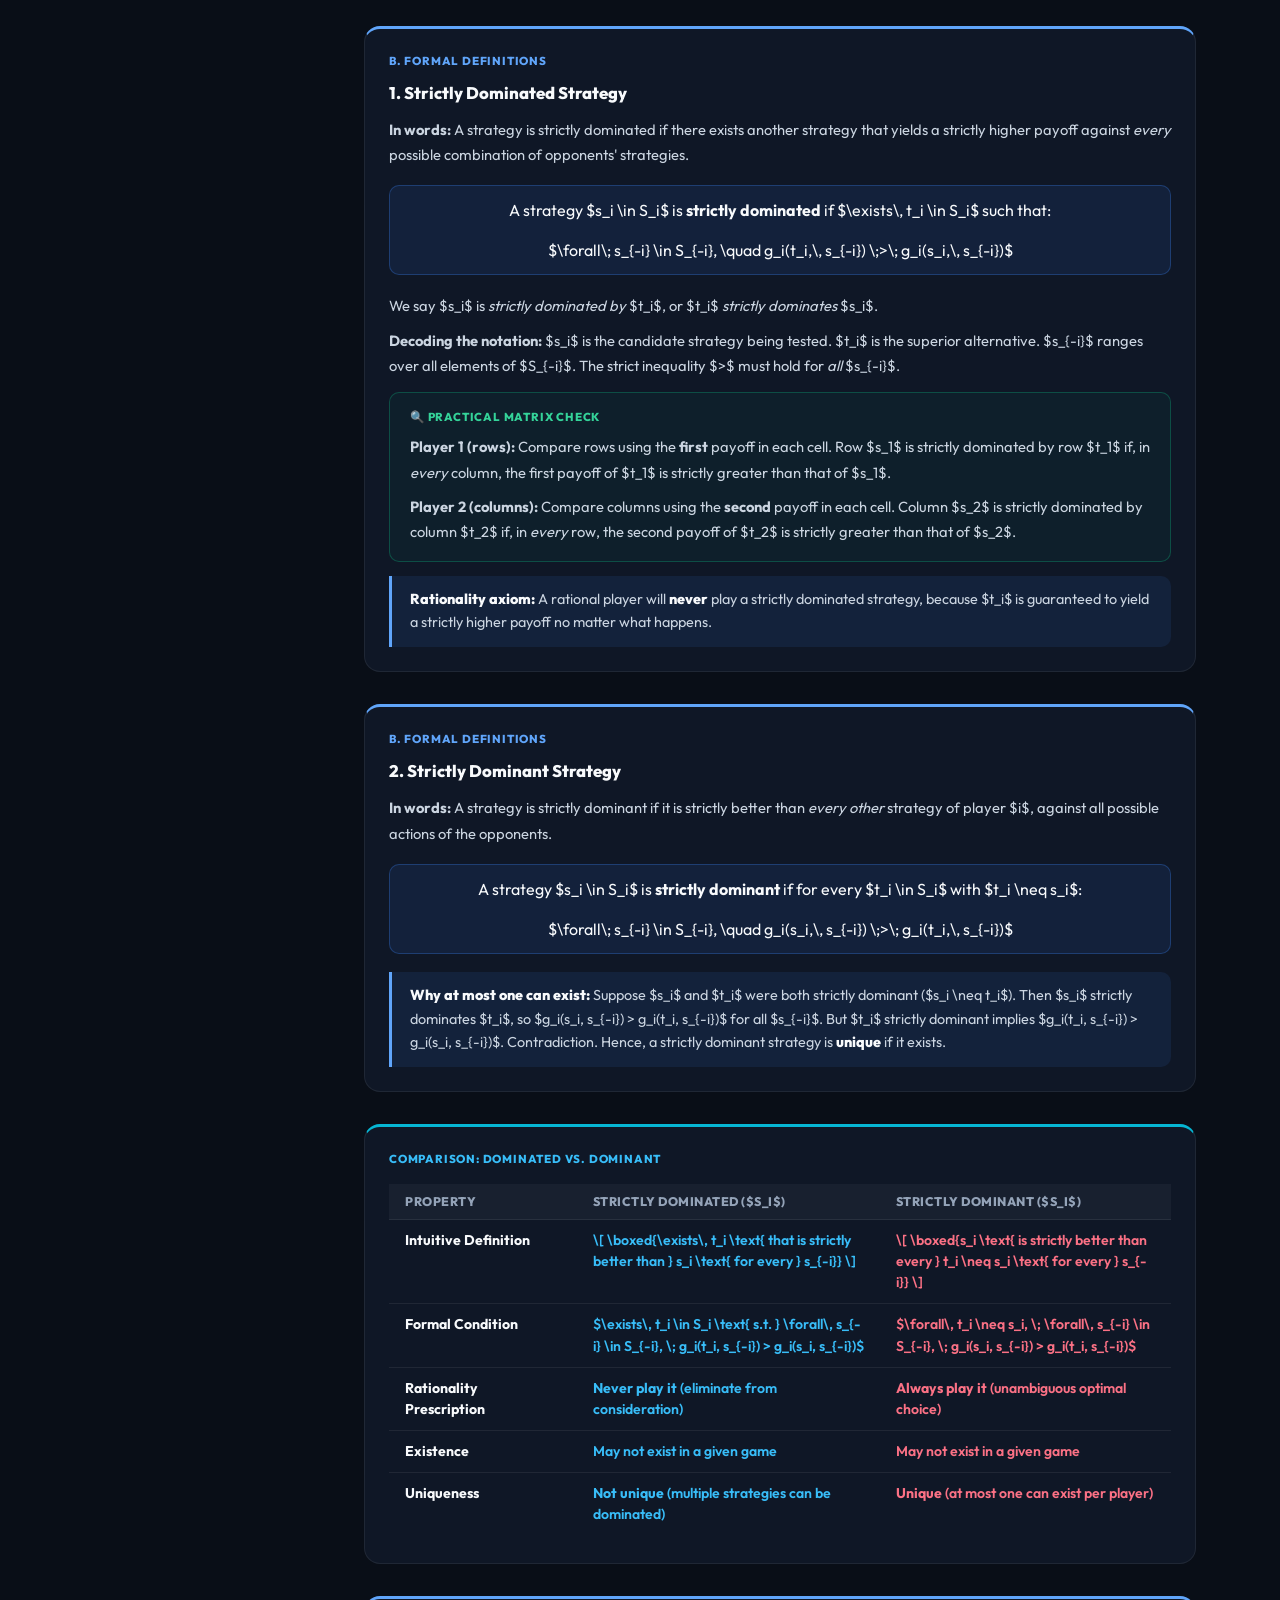
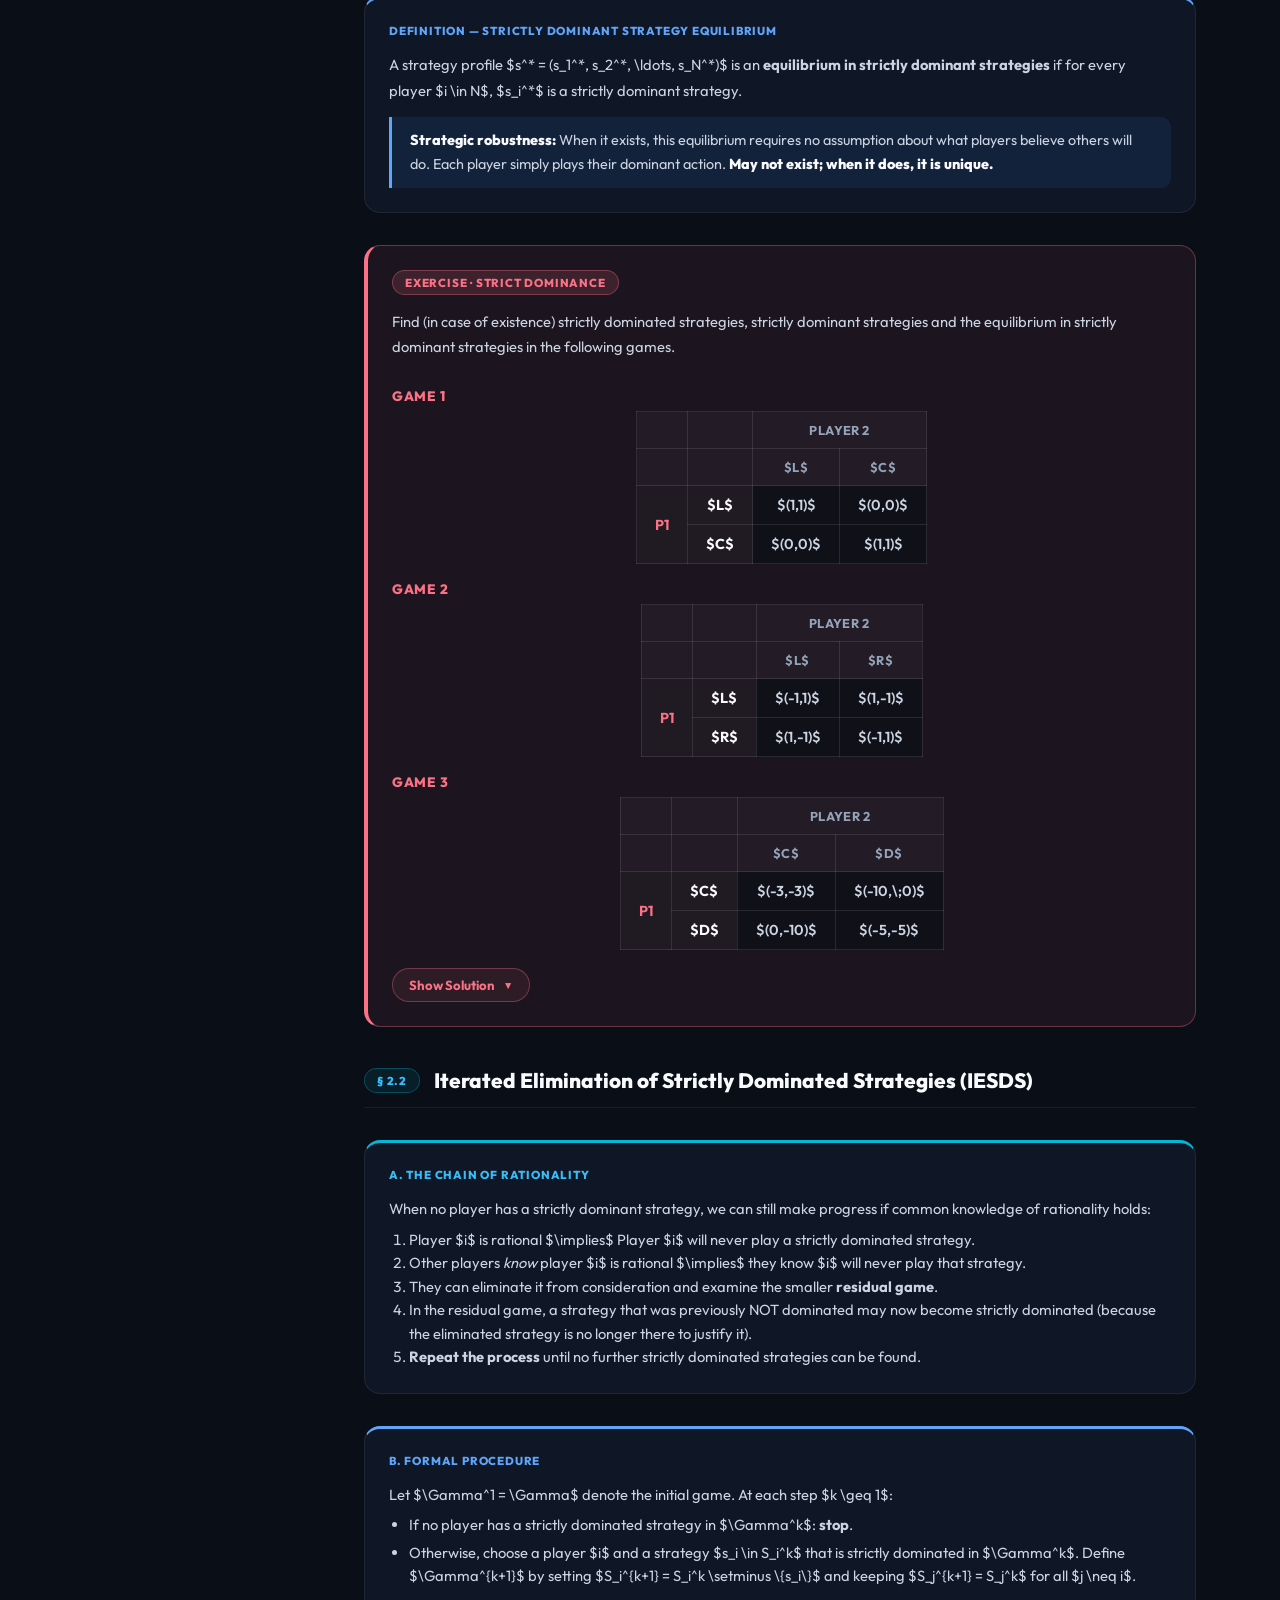
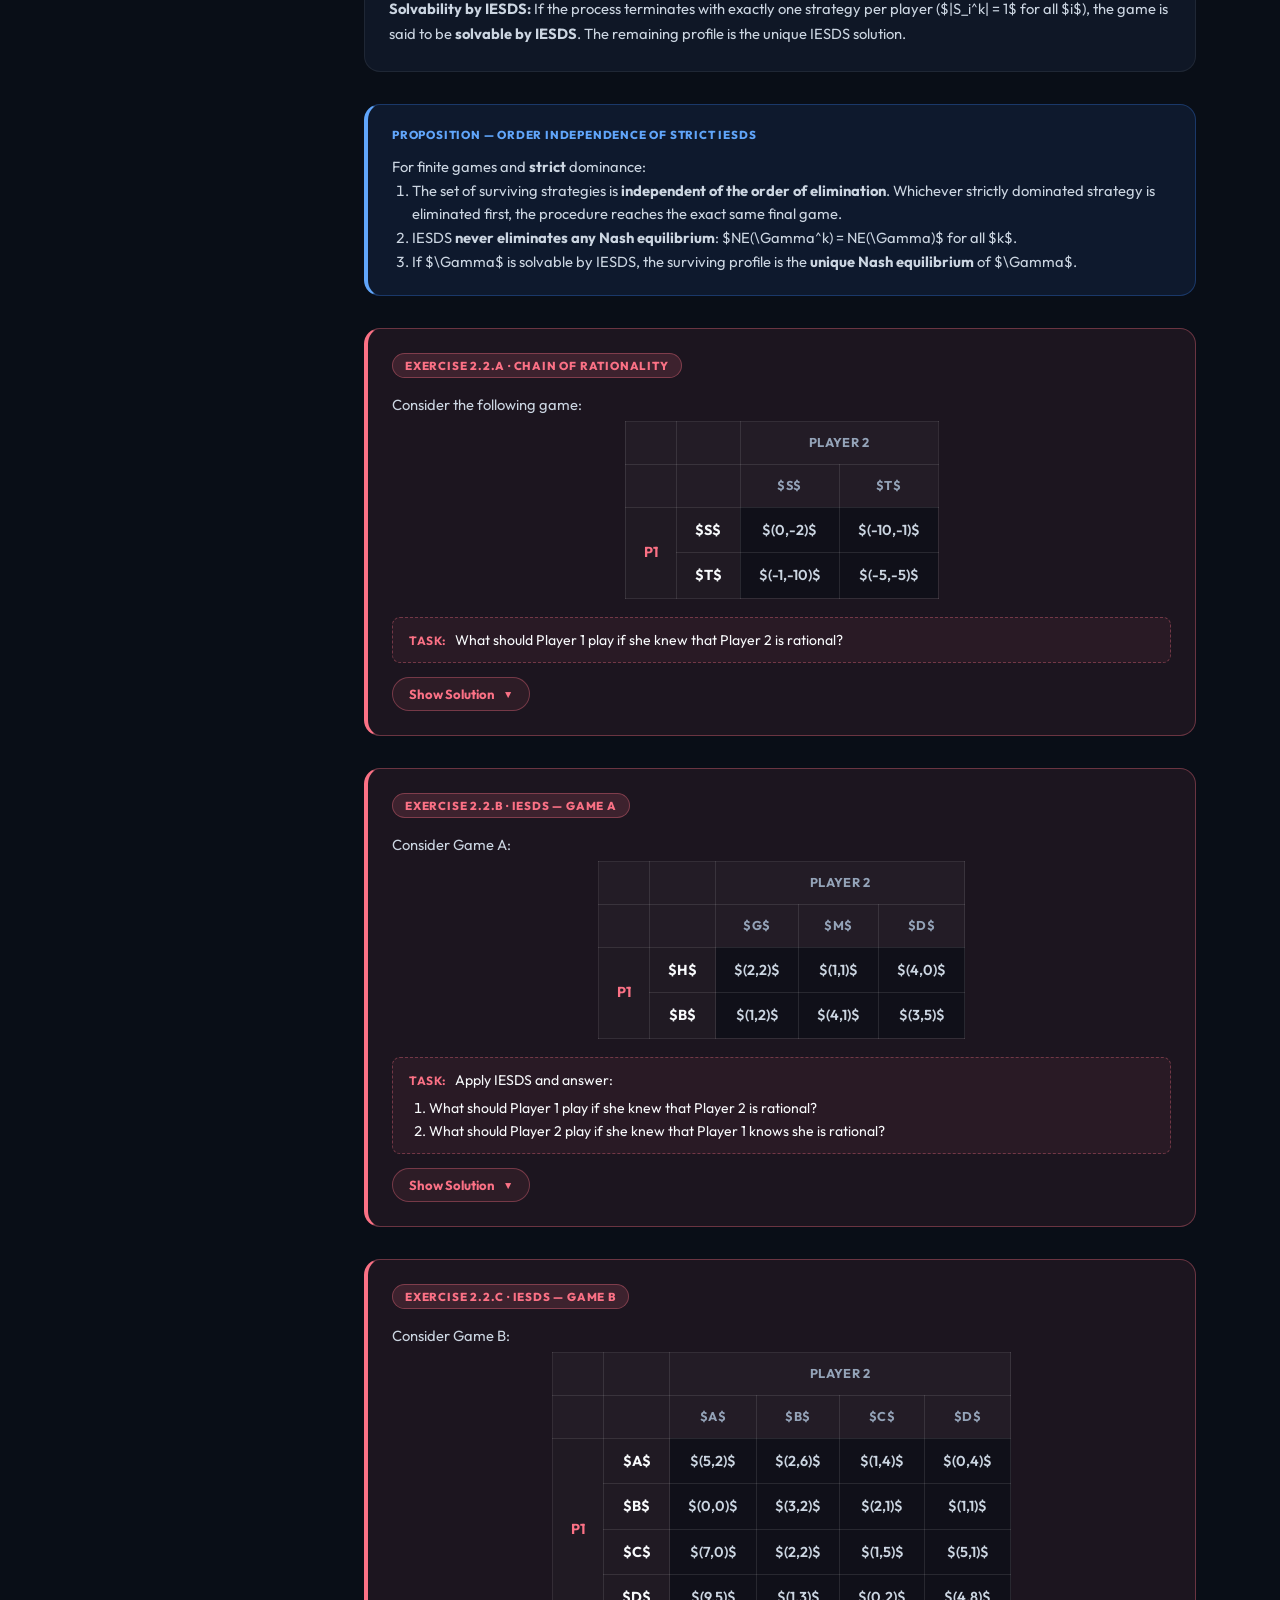
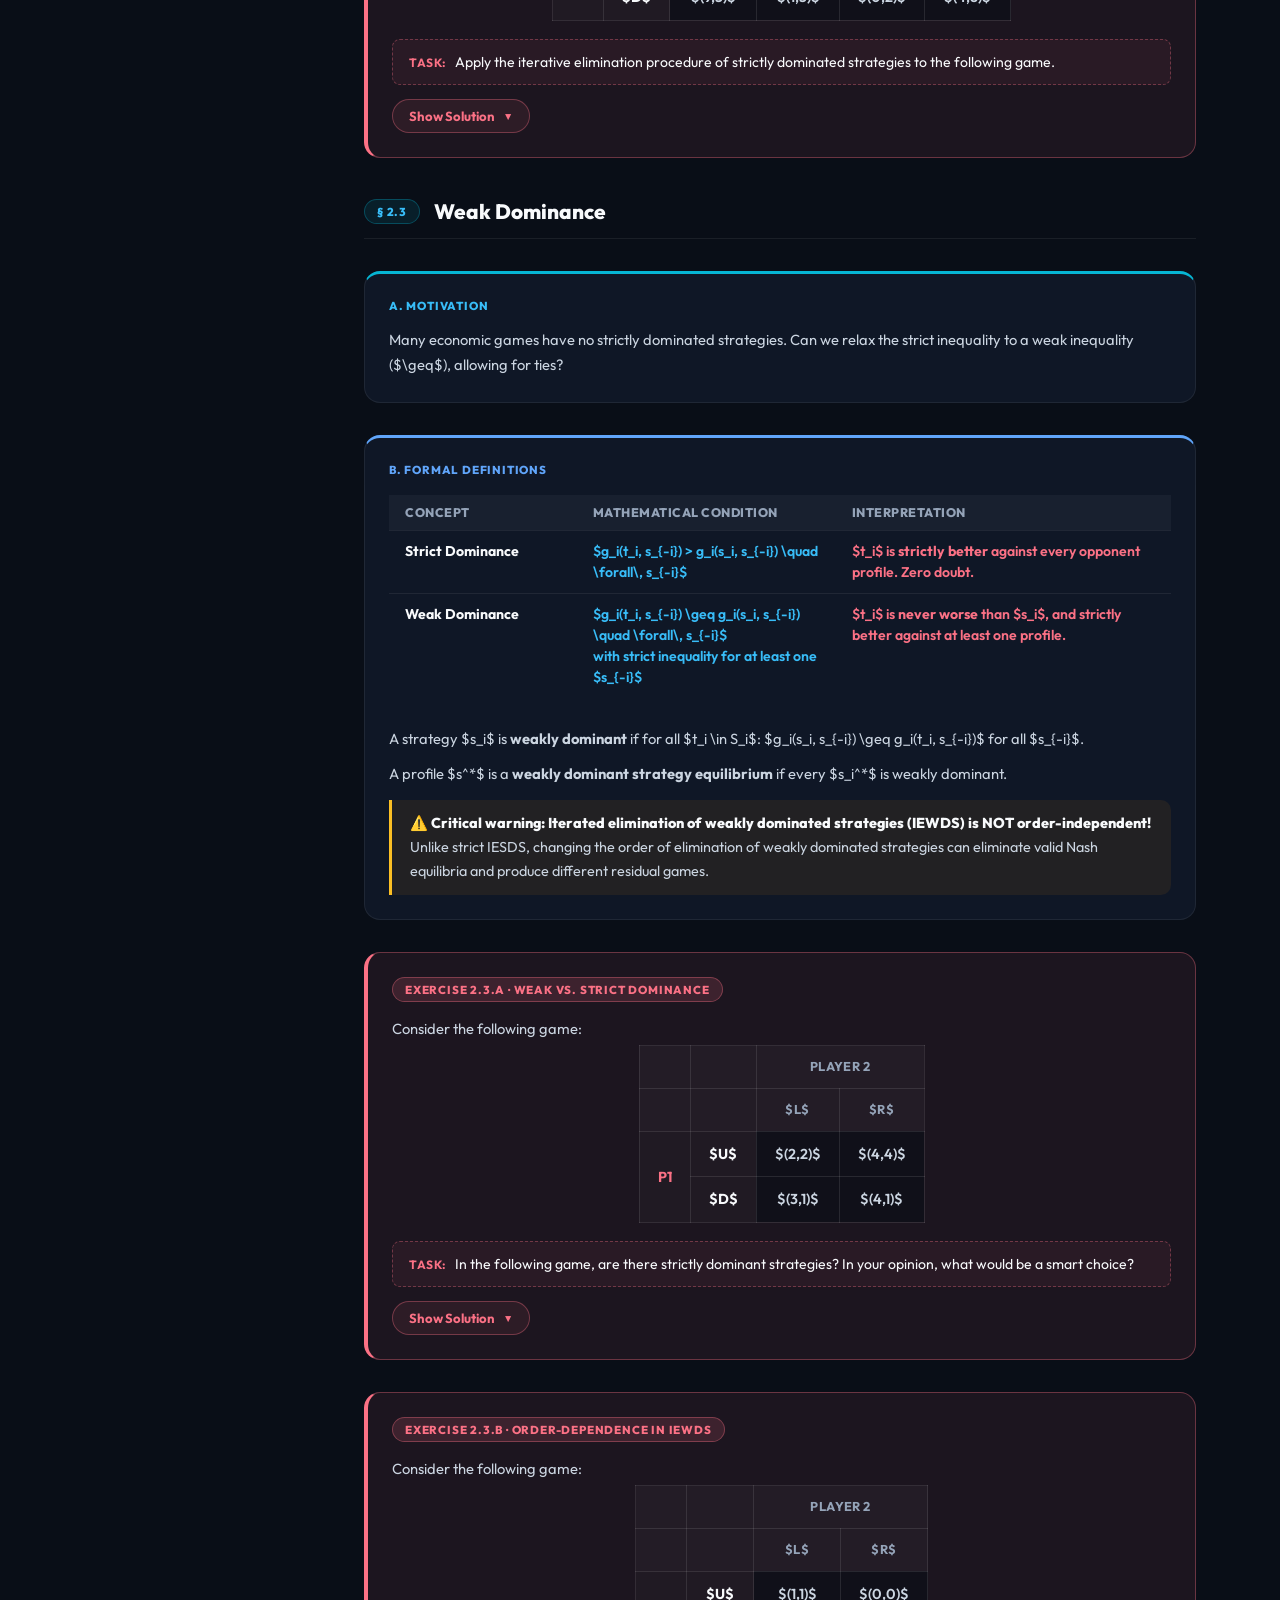
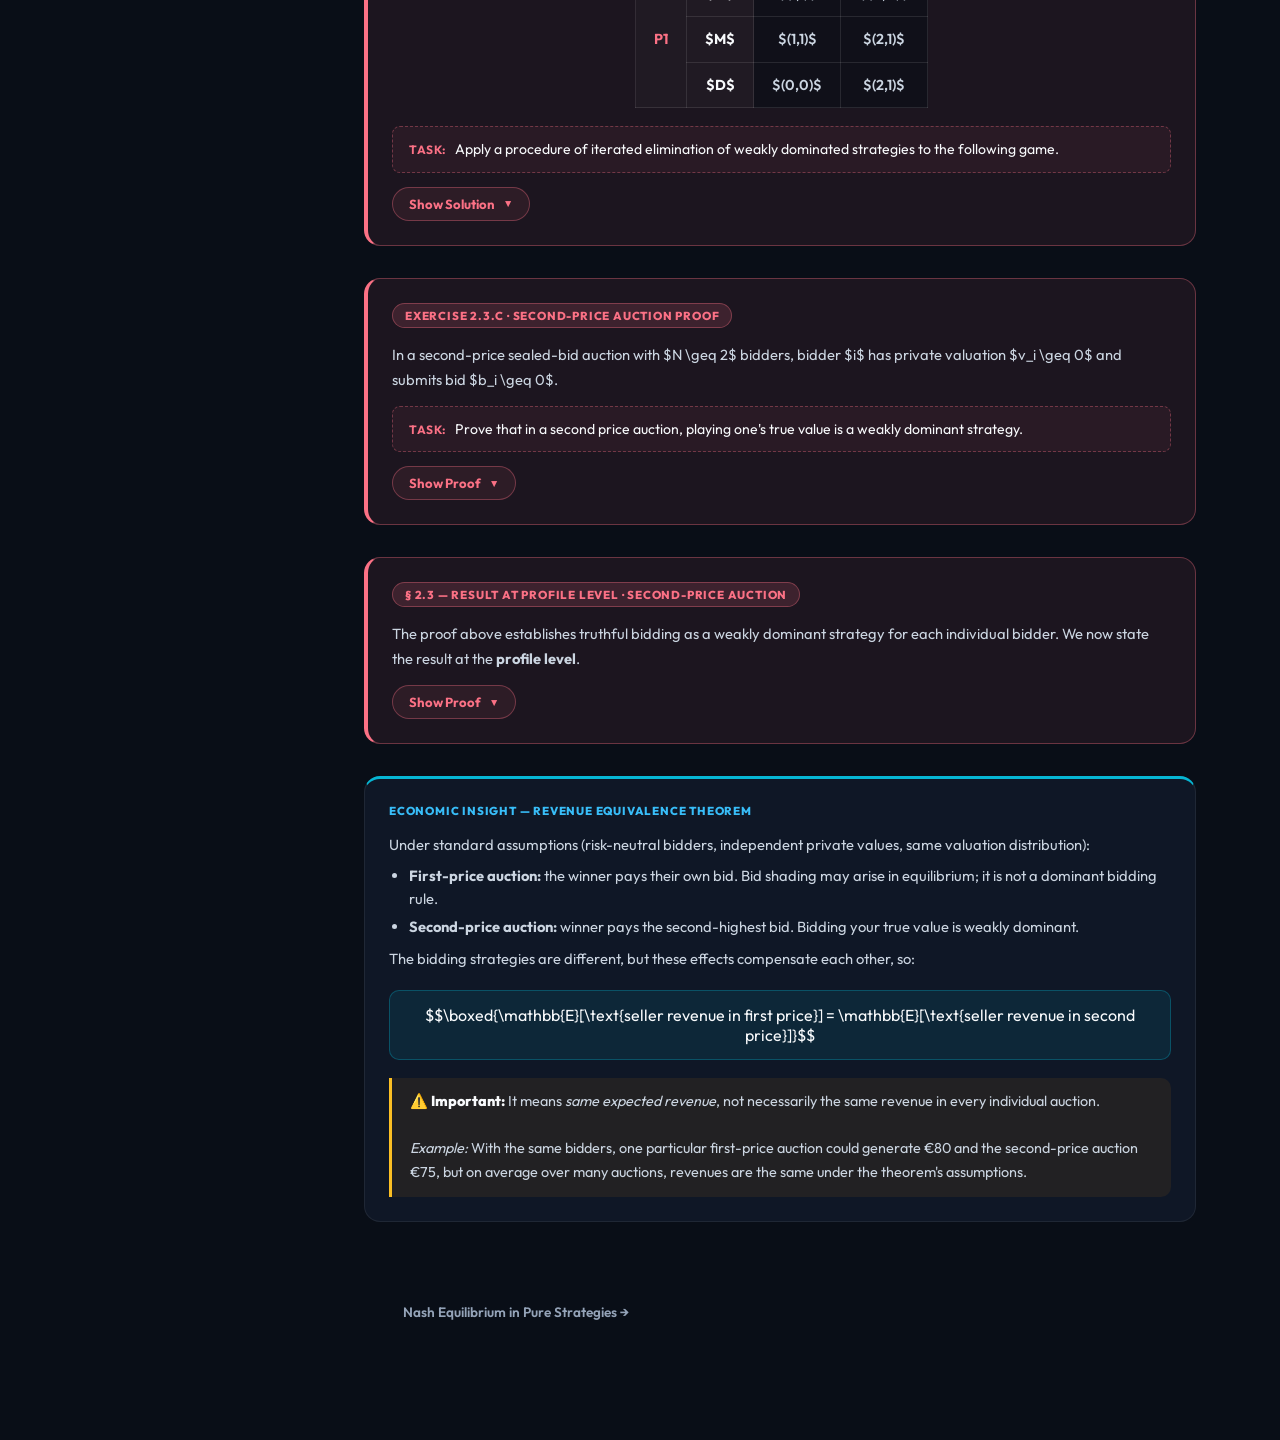
==== commit 8793d4e0: "Develop Chapter 2 worked examples and consolidate course navigation Preserve existing calculations a" ====
--- a/chapter1.html
+++ b/chapter1.html
@@ -327,9 +327,8 @@
 <div class="sidebar-group"><a class="sidebar-sublink" href="mixed-strategies.html">03 — Mixed Strategies &amp; Dominance</a></div>
 <div class="sidebar-group"><a class="sidebar-sublink" href="mixed-nash-equilibrium.html">04 — Nash Equilibrium in Mixed Strategies</a></div>
 <div class="sidebar-group-title">📂 Chapter 2 · Dynamic Games</div>
-<div class="sidebar-group"><a class="sidebar-sublink" href="chapter2.html">01 — Extensive Form &amp; Strategies</a></div>
-<div class="sidebar-group"><a class="sidebar-sublink" href="dynamic-equilibria.html">02 — Nash &amp; Subgame Perfection</a></div>
-<div class="sidebar-group"><a class="sidebar-sublink" href="dynamic-examples.html">03 — Worked Examples</a></div>
+<div class="sidebar-group"><a class="sidebar-sublink" href="chapter2.html">01 — Course</a></div>
+<div class="sidebar-group"><a class="sidebar-sublink" href="dynamic-examples.html">02 — Worked Examples</a></div>
 <div class="sidebar-exercises">
 <div class="sidebar-group-title">✎ Exercises</div>
 <div class="sidebar-group"><a class="sidebar-sublink" href="exercise-session-1.html">Session 1 — Pure Strategies</a></div>
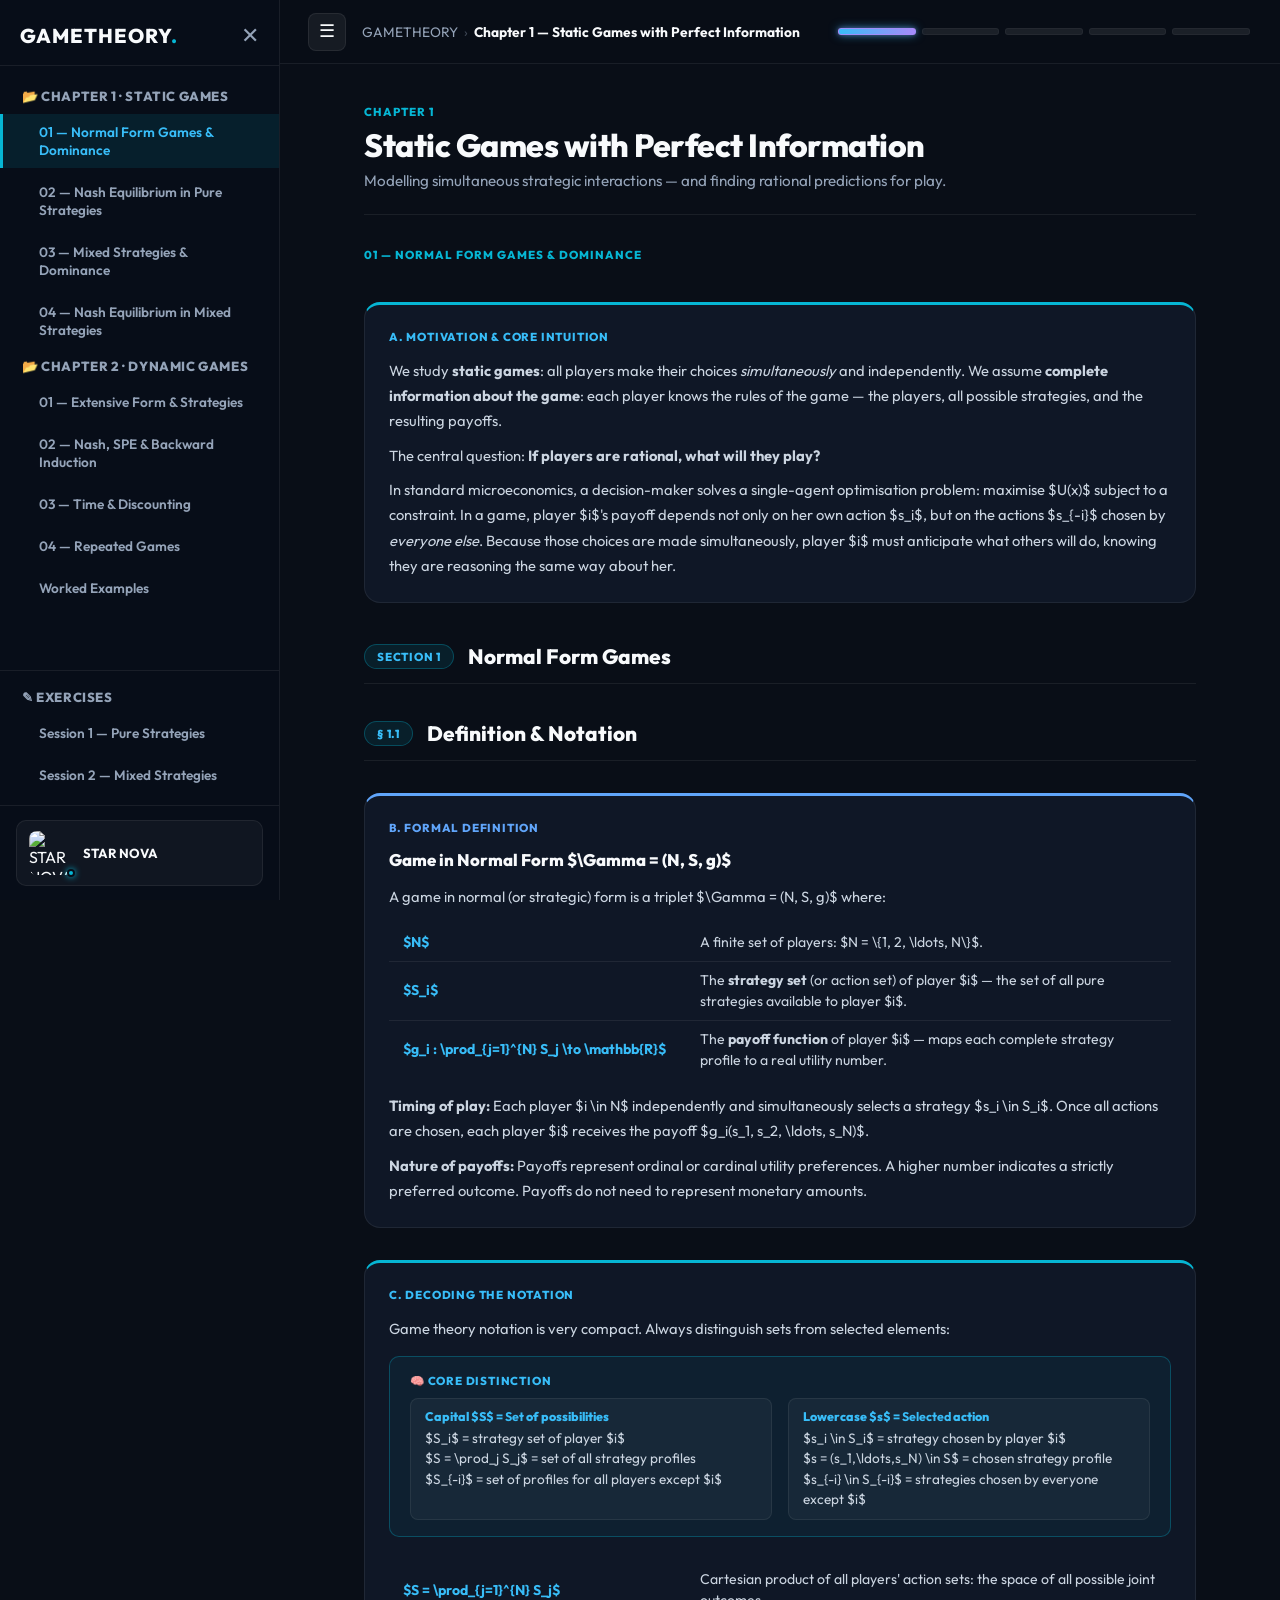
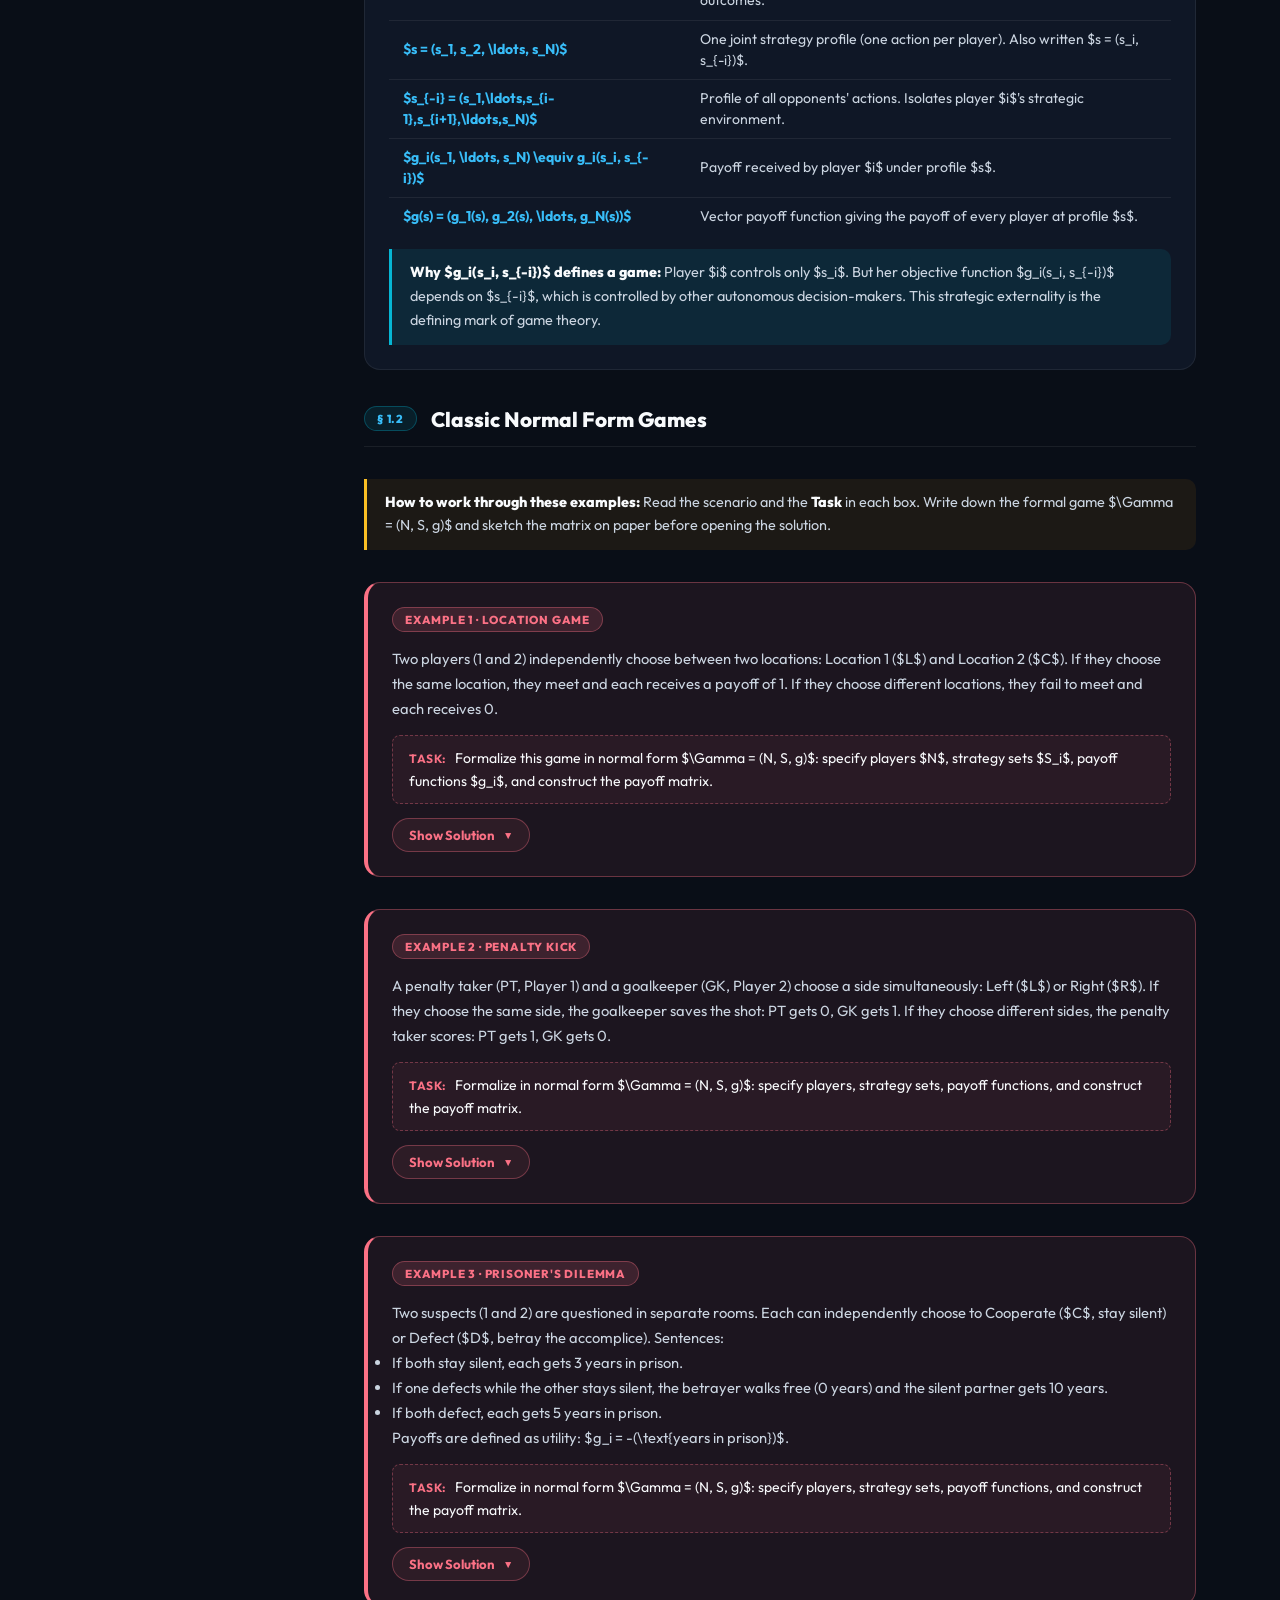
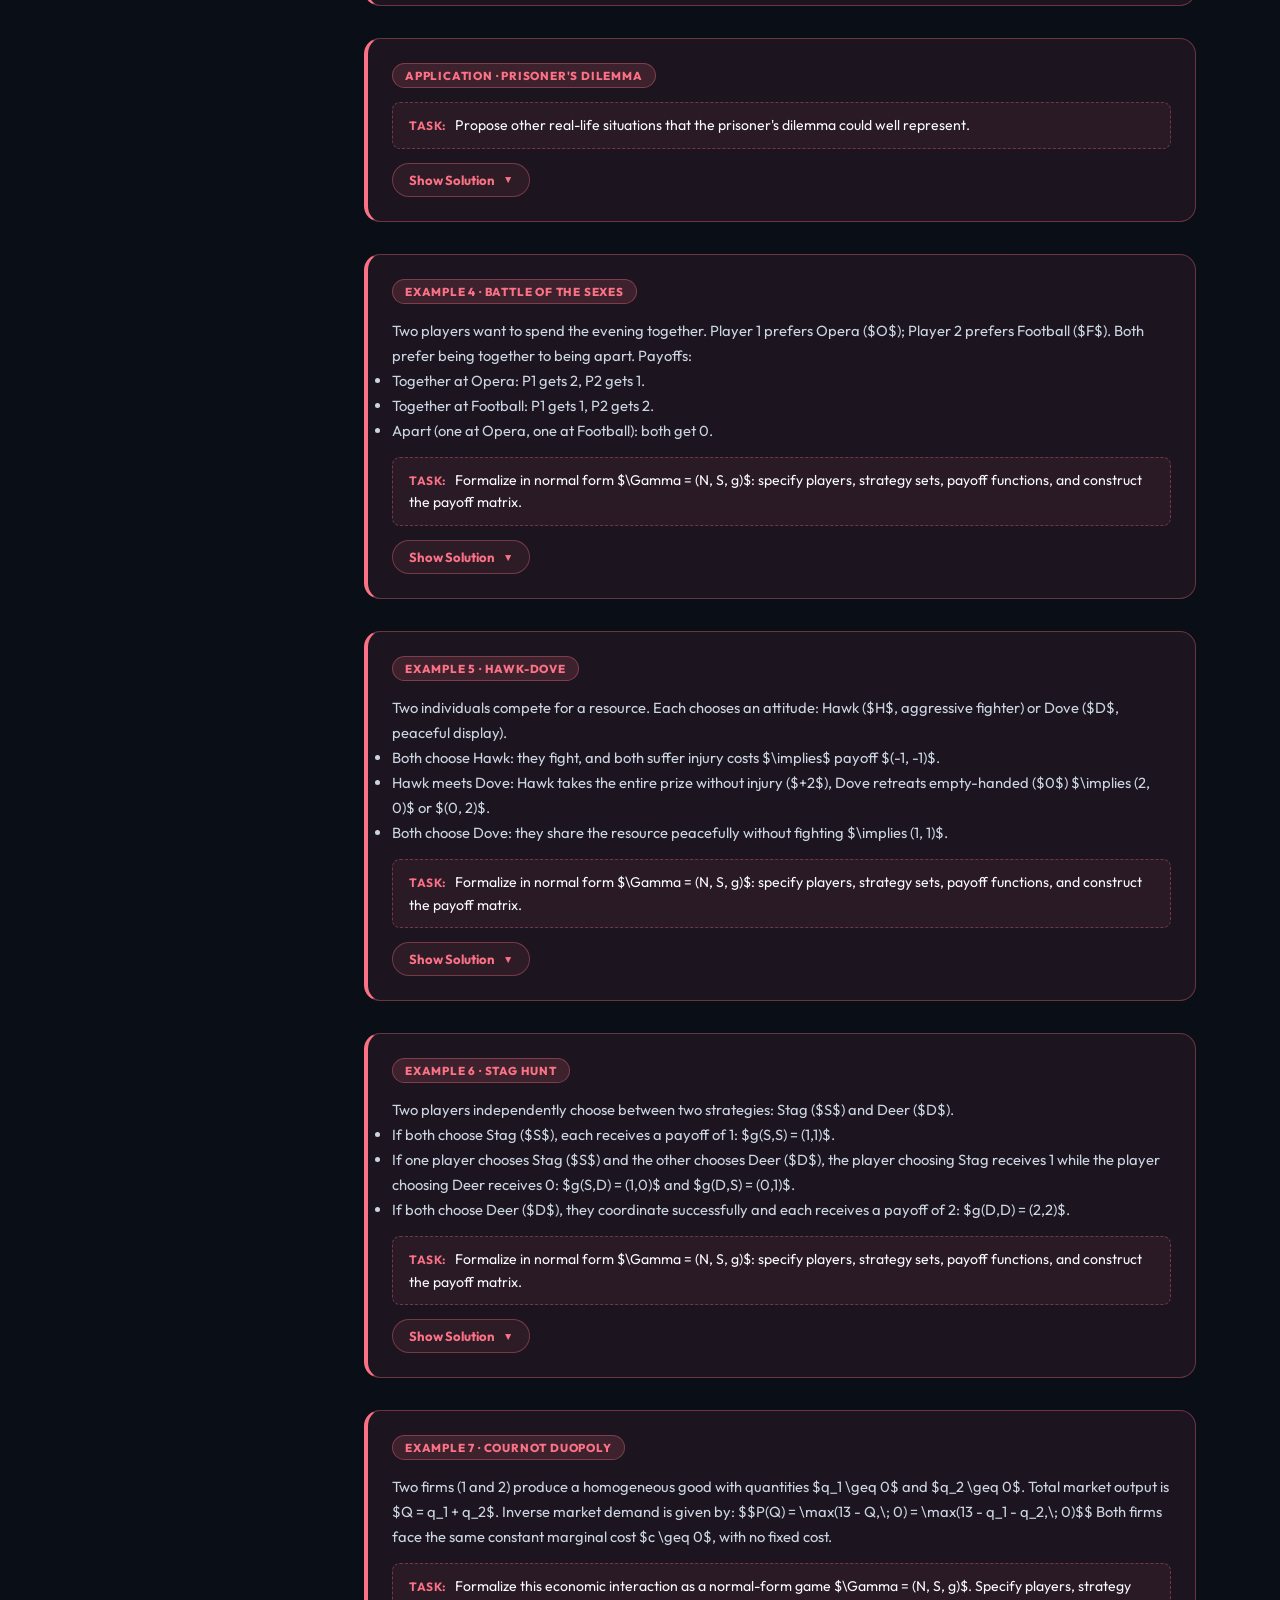
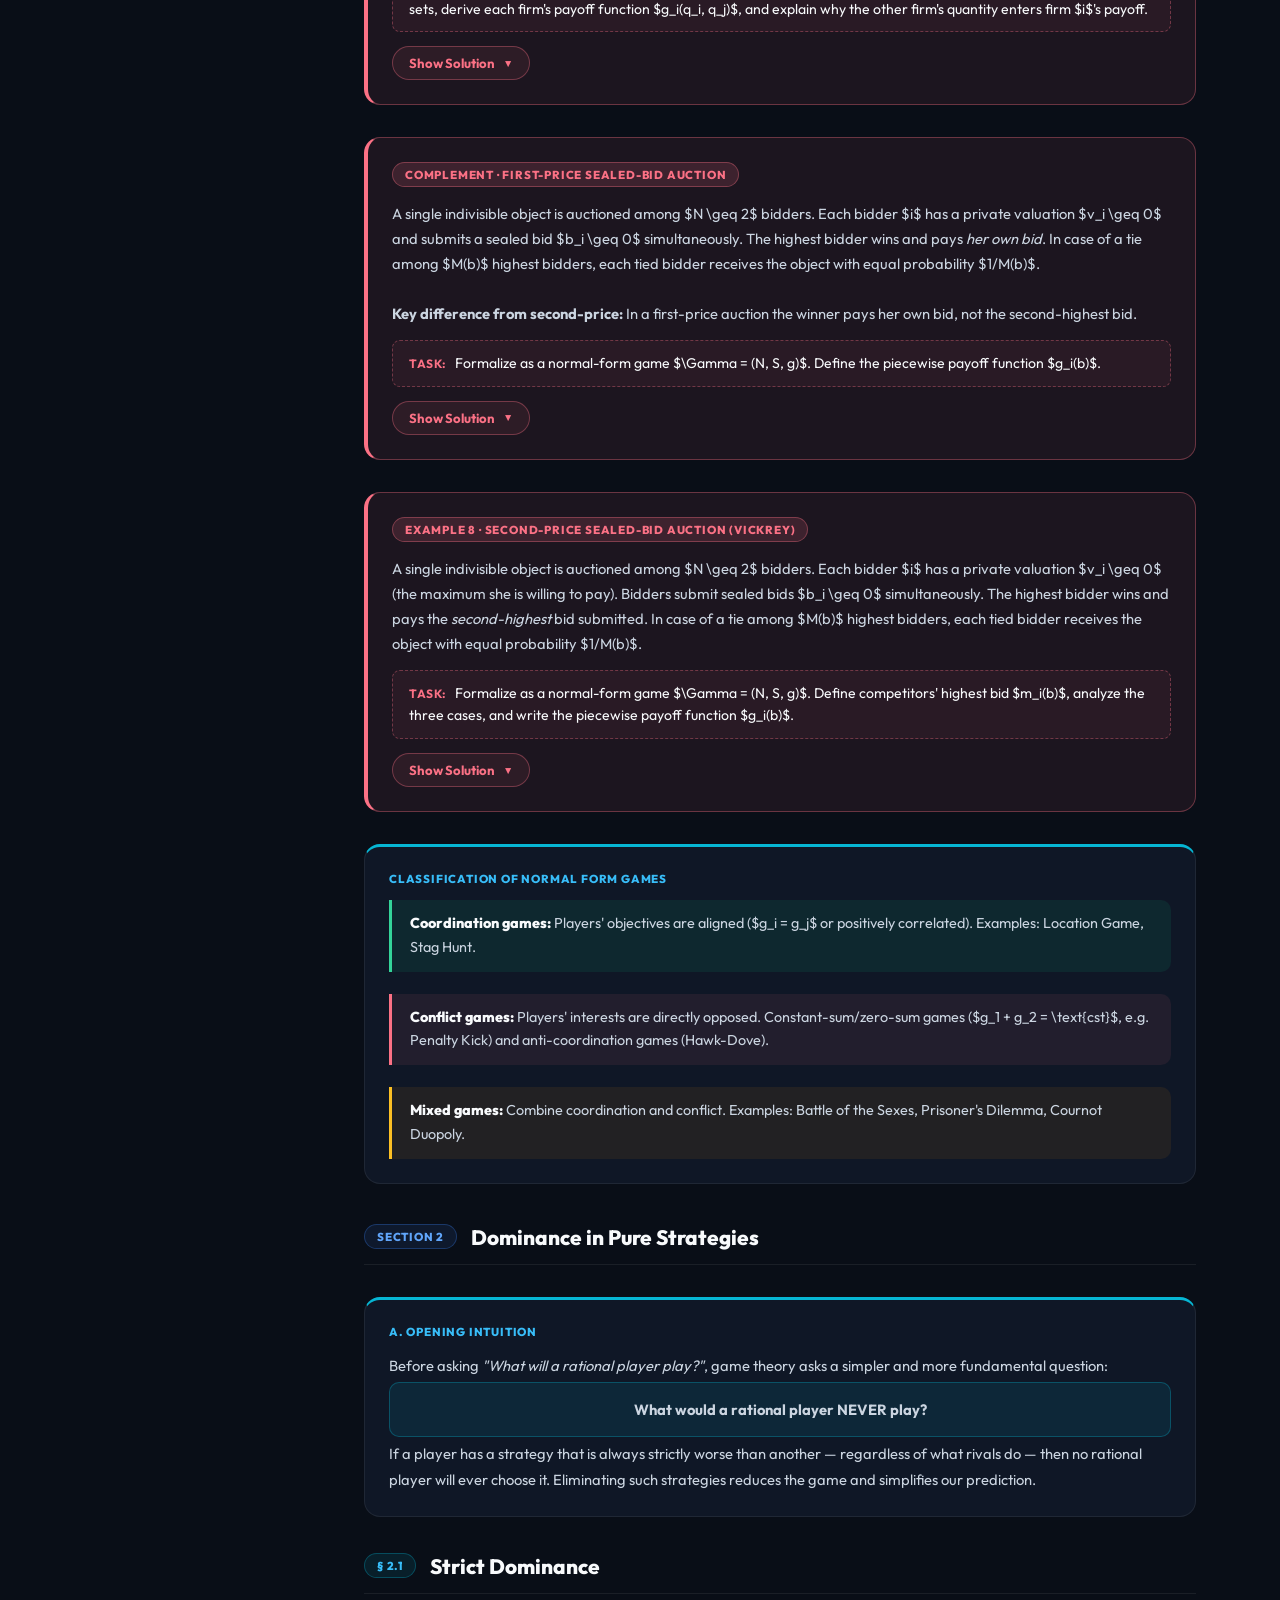
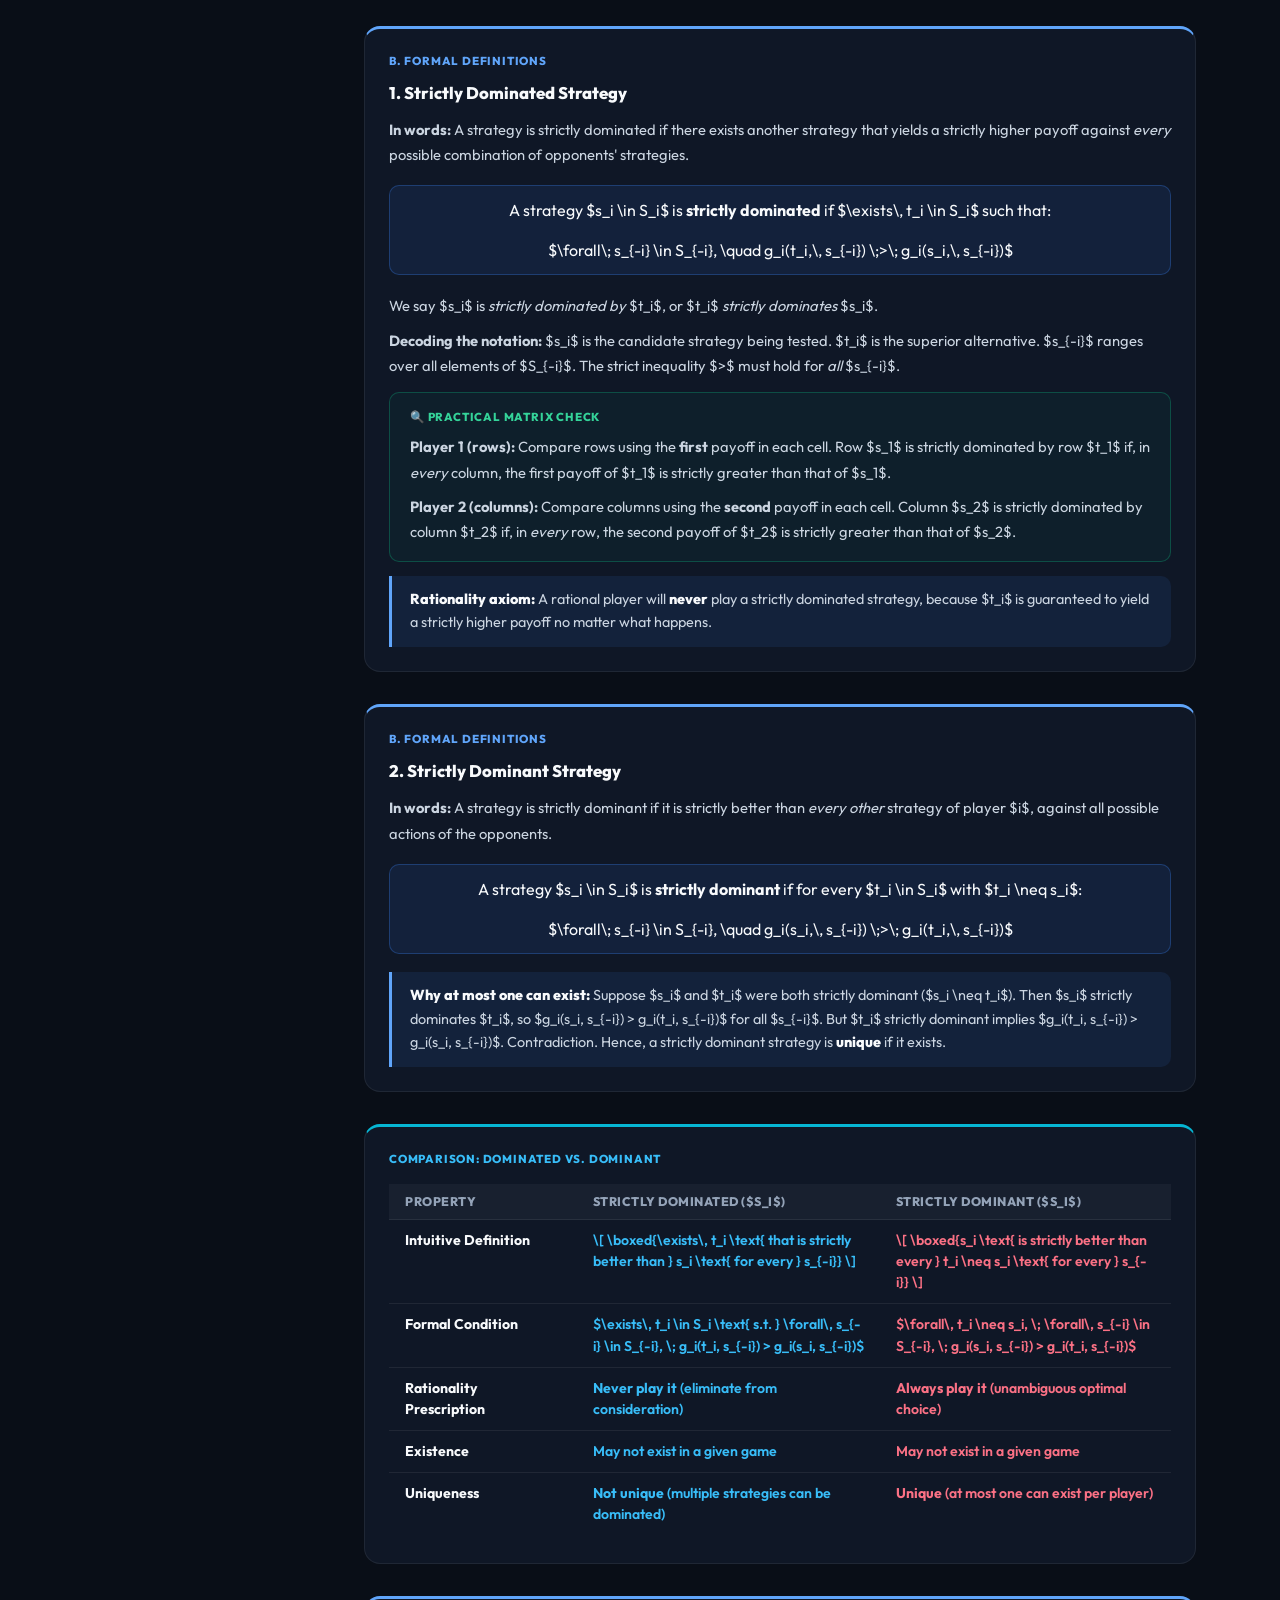
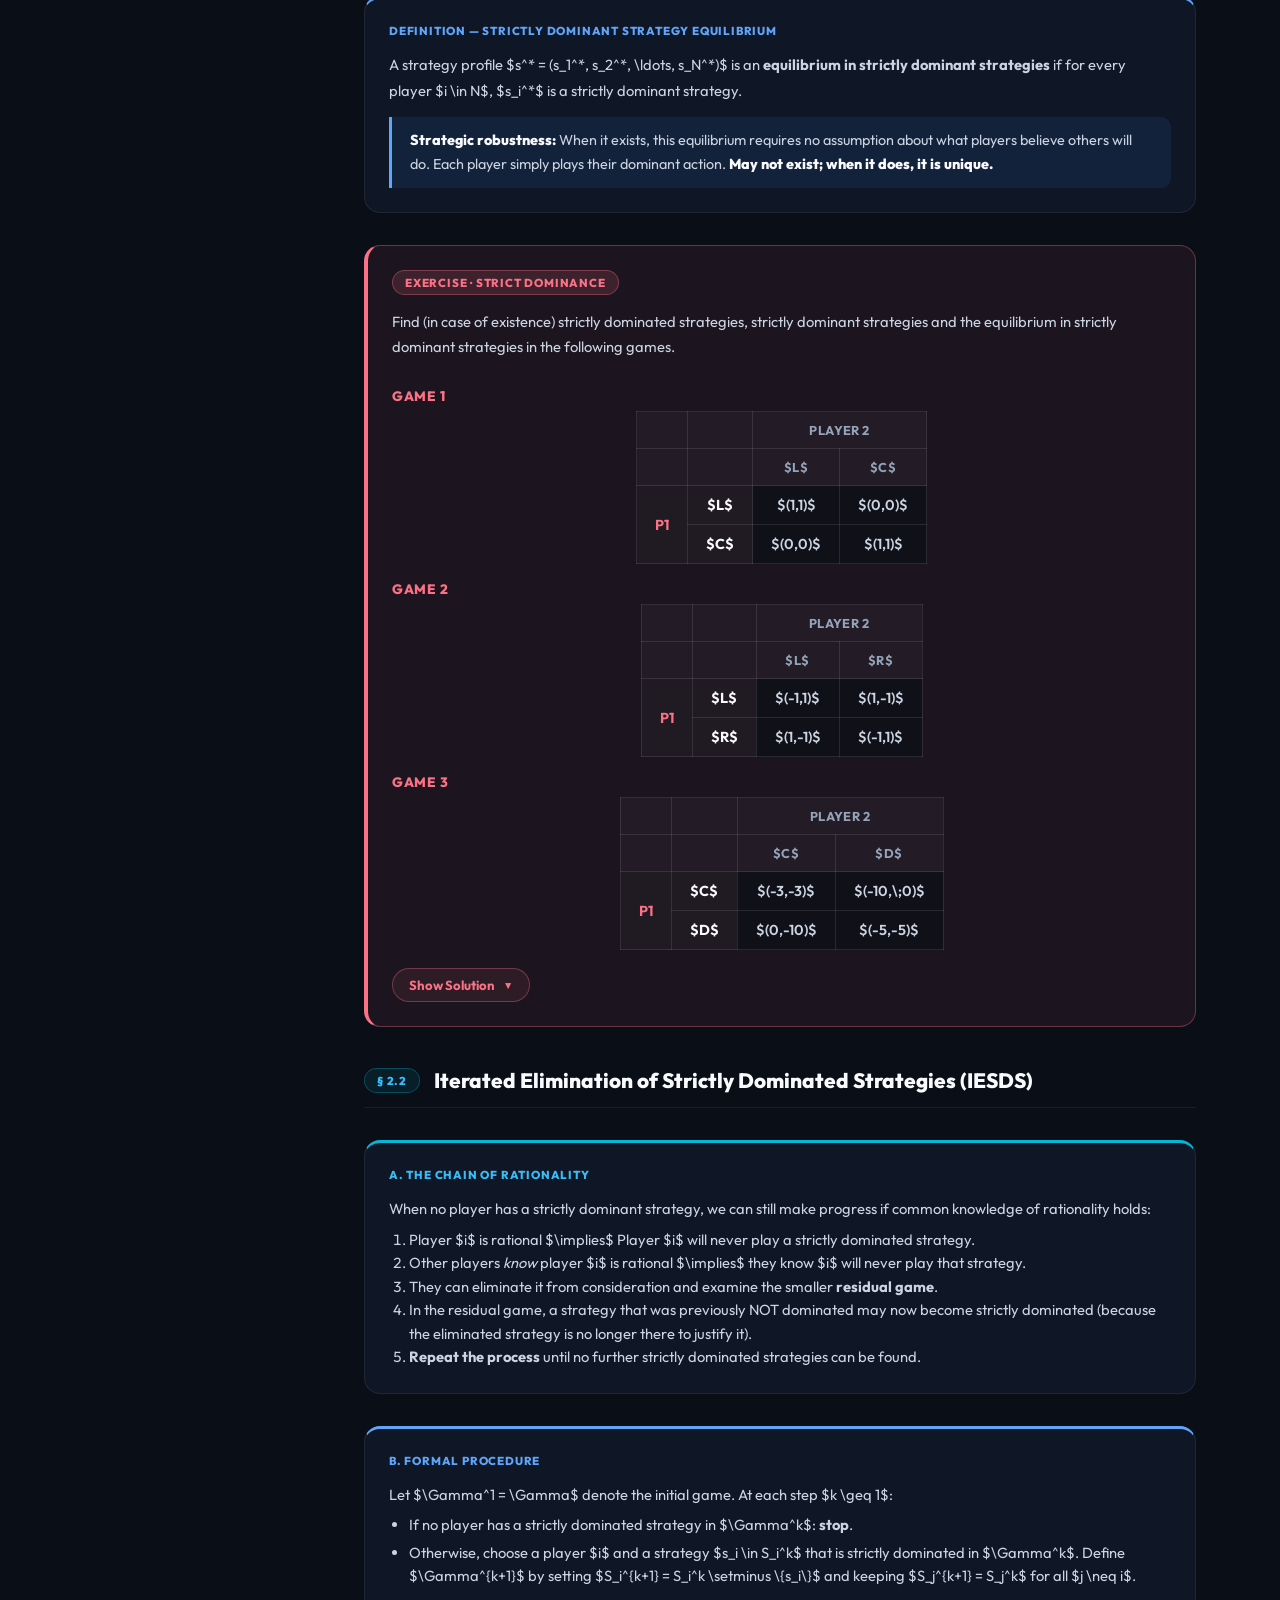
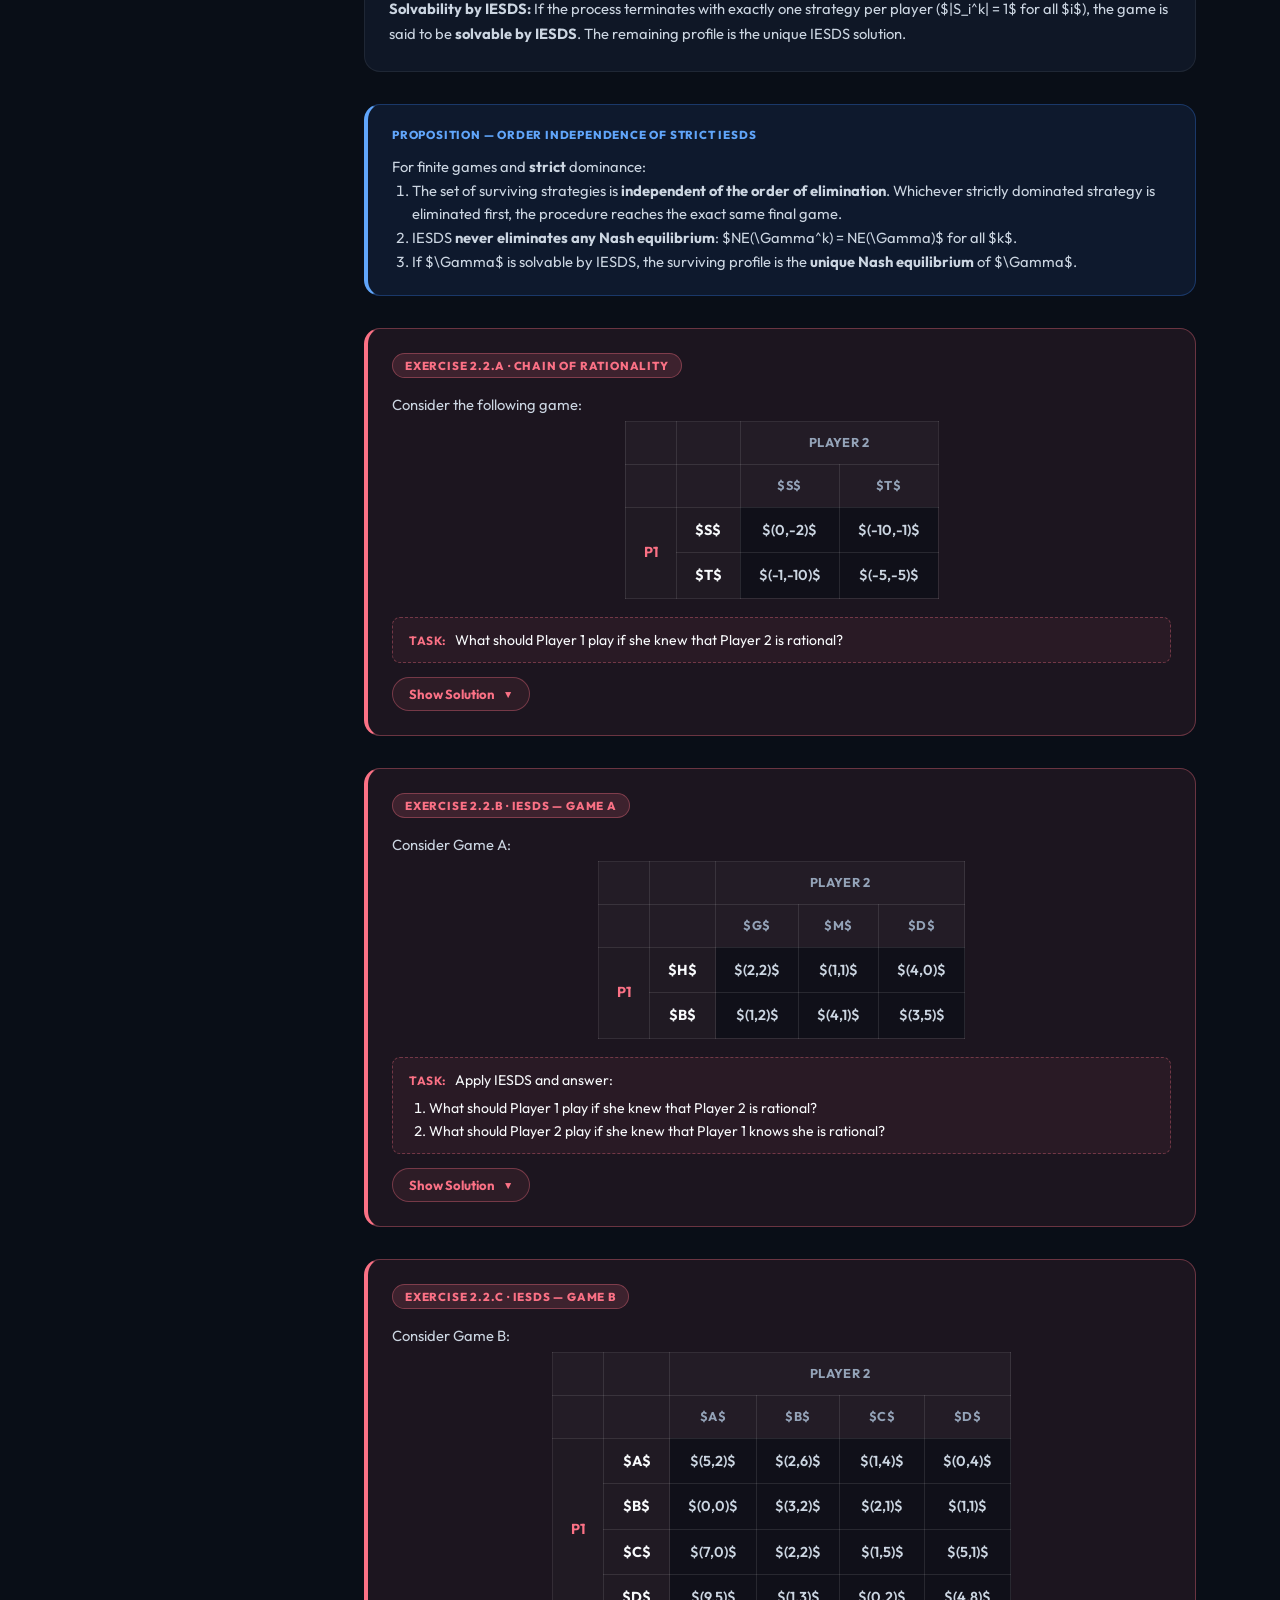
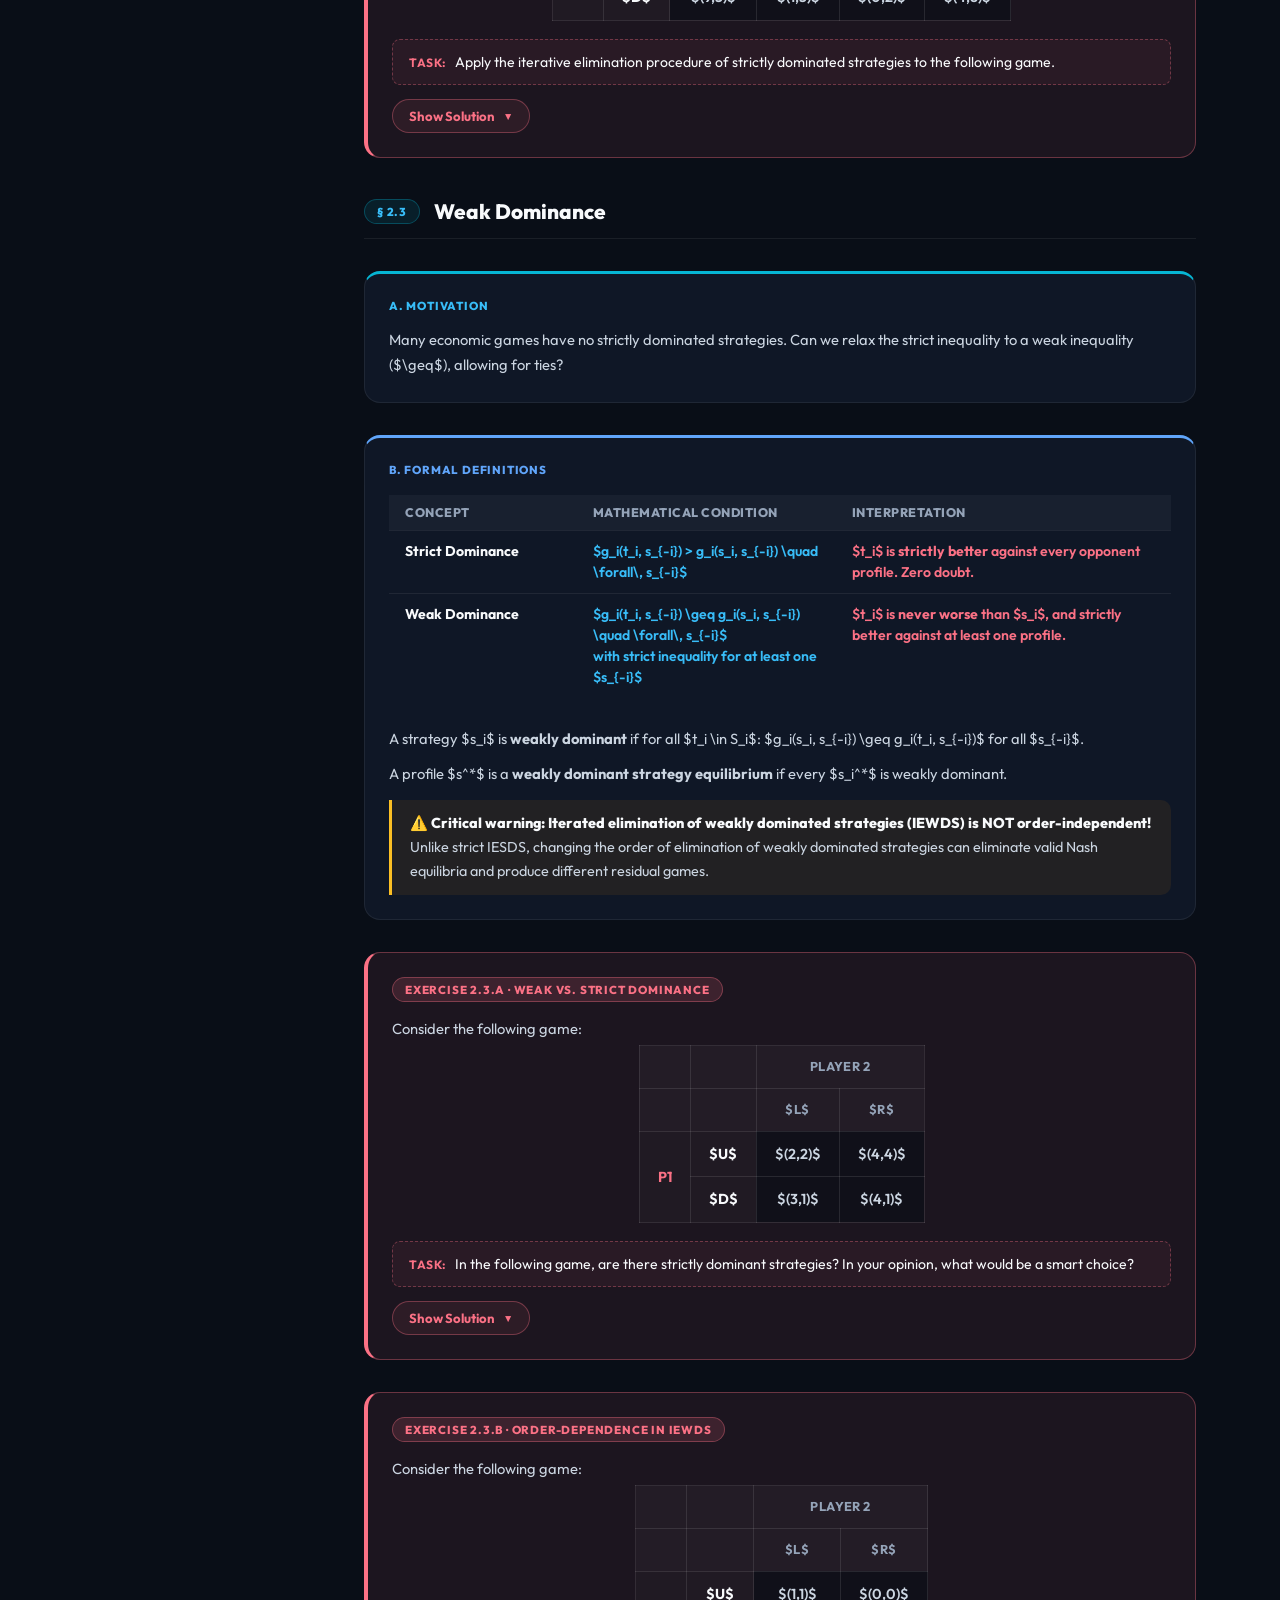
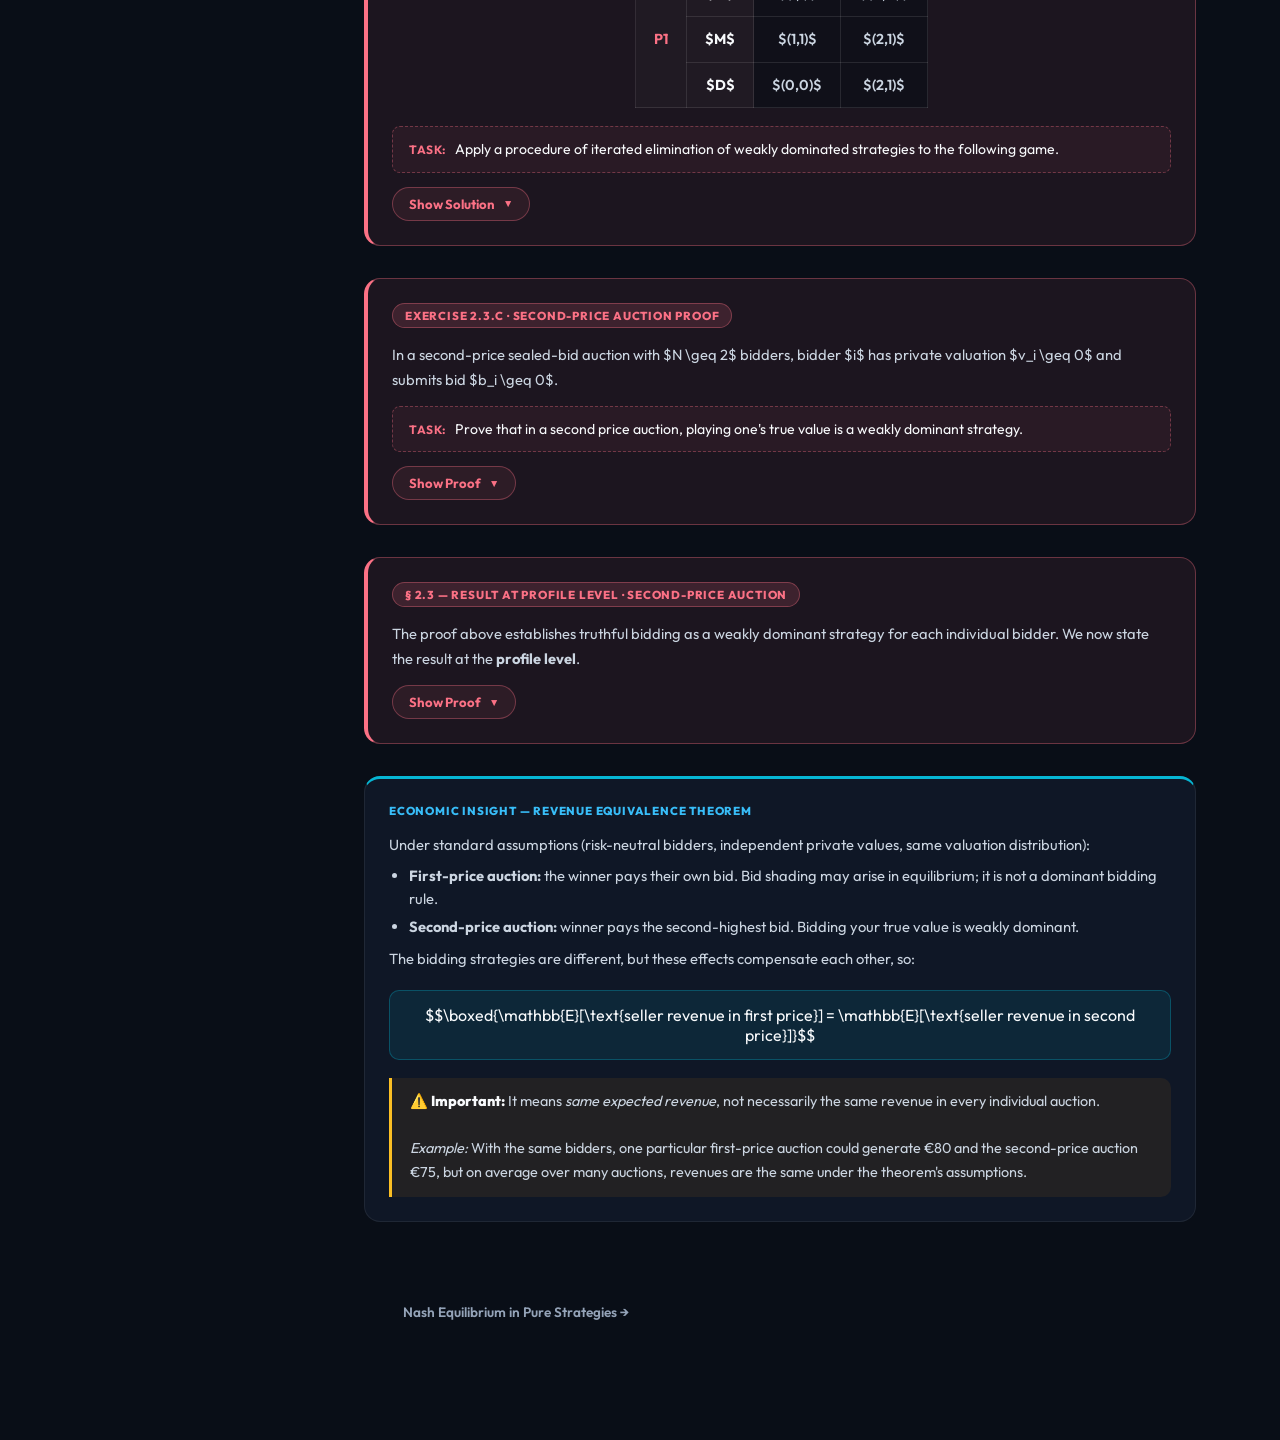
==== commit 5853e7ef: "Organize Chapter 2 into four lessons and a shared example library Group sections 1–2, 3–5, 6 and 7 i" ====
--- a/chapter1.html
+++ b/chapter1.html
@@ -327,8 +327,11 @@
 <div class="sidebar-group"><a class="sidebar-sublink" href="mixed-strategies.html">03 — Mixed Strategies &amp; Dominance</a></div>
 <div class="sidebar-group"><a class="sidebar-sublink" href="mixed-nash-equilibrium.html">04 — Nash Equilibrium in Mixed Strategies</a></div>
 <div class="sidebar-group-title">📂 Chapter 2 · Dynamic Games</div>
-<div class="sidebar-group"><a class="sidebar-sublink" href="chapter2.html">01 — Course</a></div>
-<div class="sidebar-group"><a class="sidebar-sublink" href="dynamic-examples.html">02 — Worked Examples</a></div>
+<div class="sidebar-group"><a class="sidebar-sublink" href="chapter2.html">01 — Extensive Form &amp; Strategies</a></div>
+<div class="sidebar-group"><a class="sidebar-sublink" href="dynamic-equilibria.html">02 — Nash, SPE &amp; Backward Induction</a></div>
+<div class="sidebar-group"><a class="sidebar-sublink" href="dynamic-time.html">03 — Time &amp; Discounting</a></div>
+<div class="sidebar-group"><a class="sidebar-sublink" href="repeated-games.html">04 — Repeated Games</a></div>
+<div class="sidebar-group"><a class="sidebar-sublink" href="dynamic-examples.html">Worked Examples</a></div>
 <div class="sidebar-exercises">
 <div class="sidebar-group-title">✎ Exercises</div>
 <div class="sidebar-group"><a class="sidebar-sublink" href="exercise-session-1.html">Session 1 — Pure Strategies</a></div>
